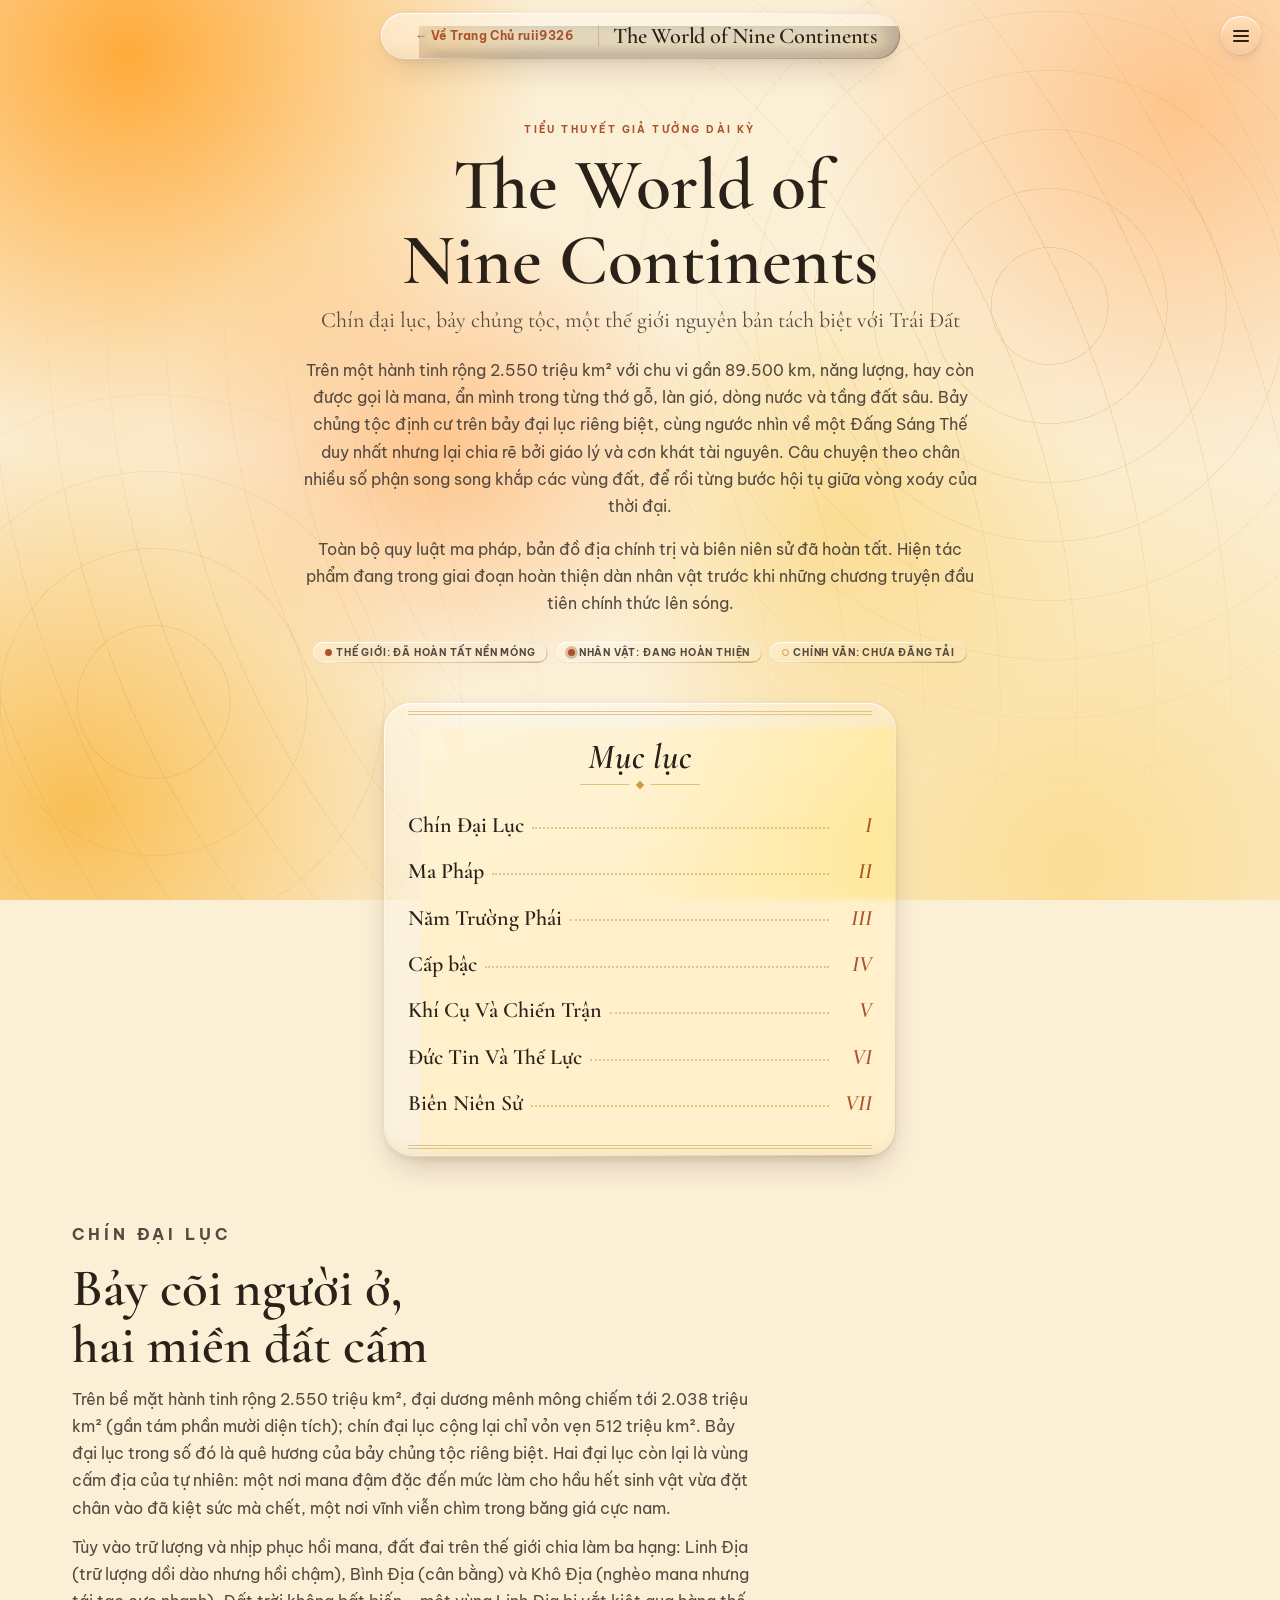
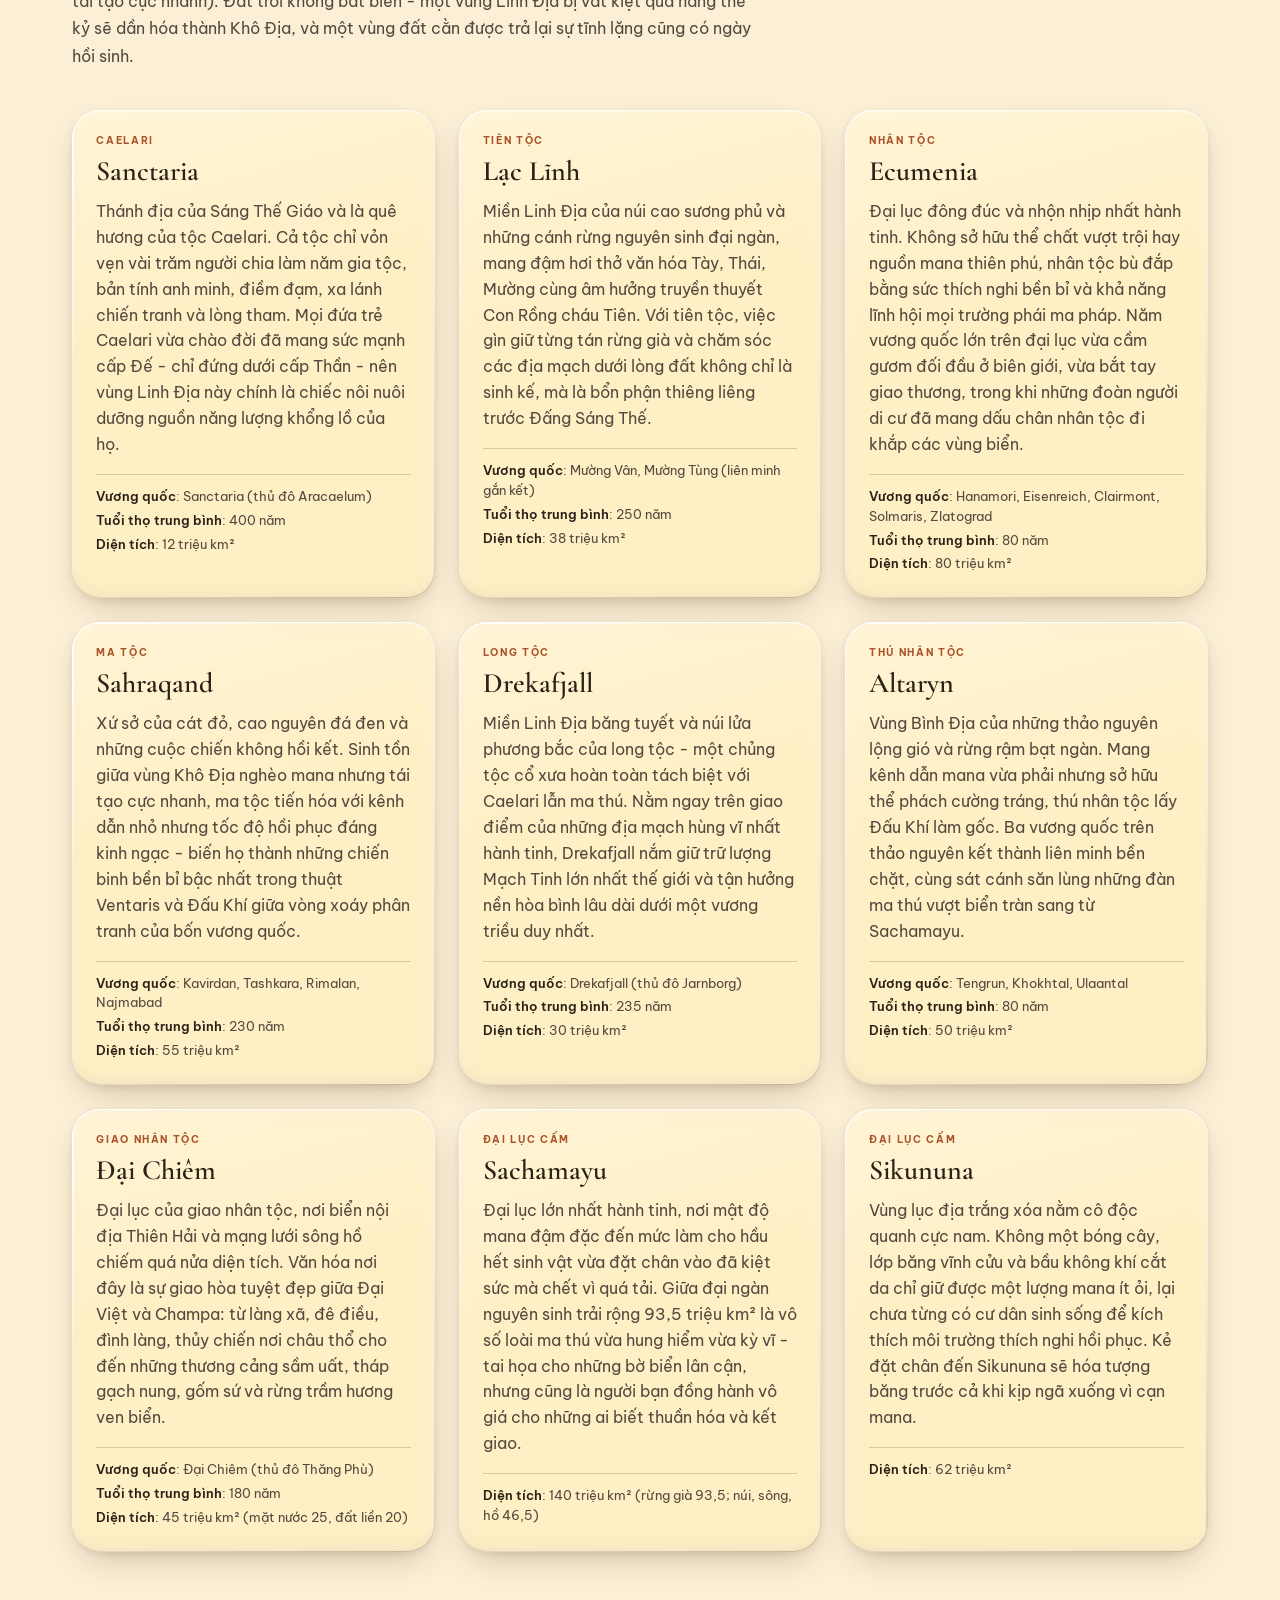
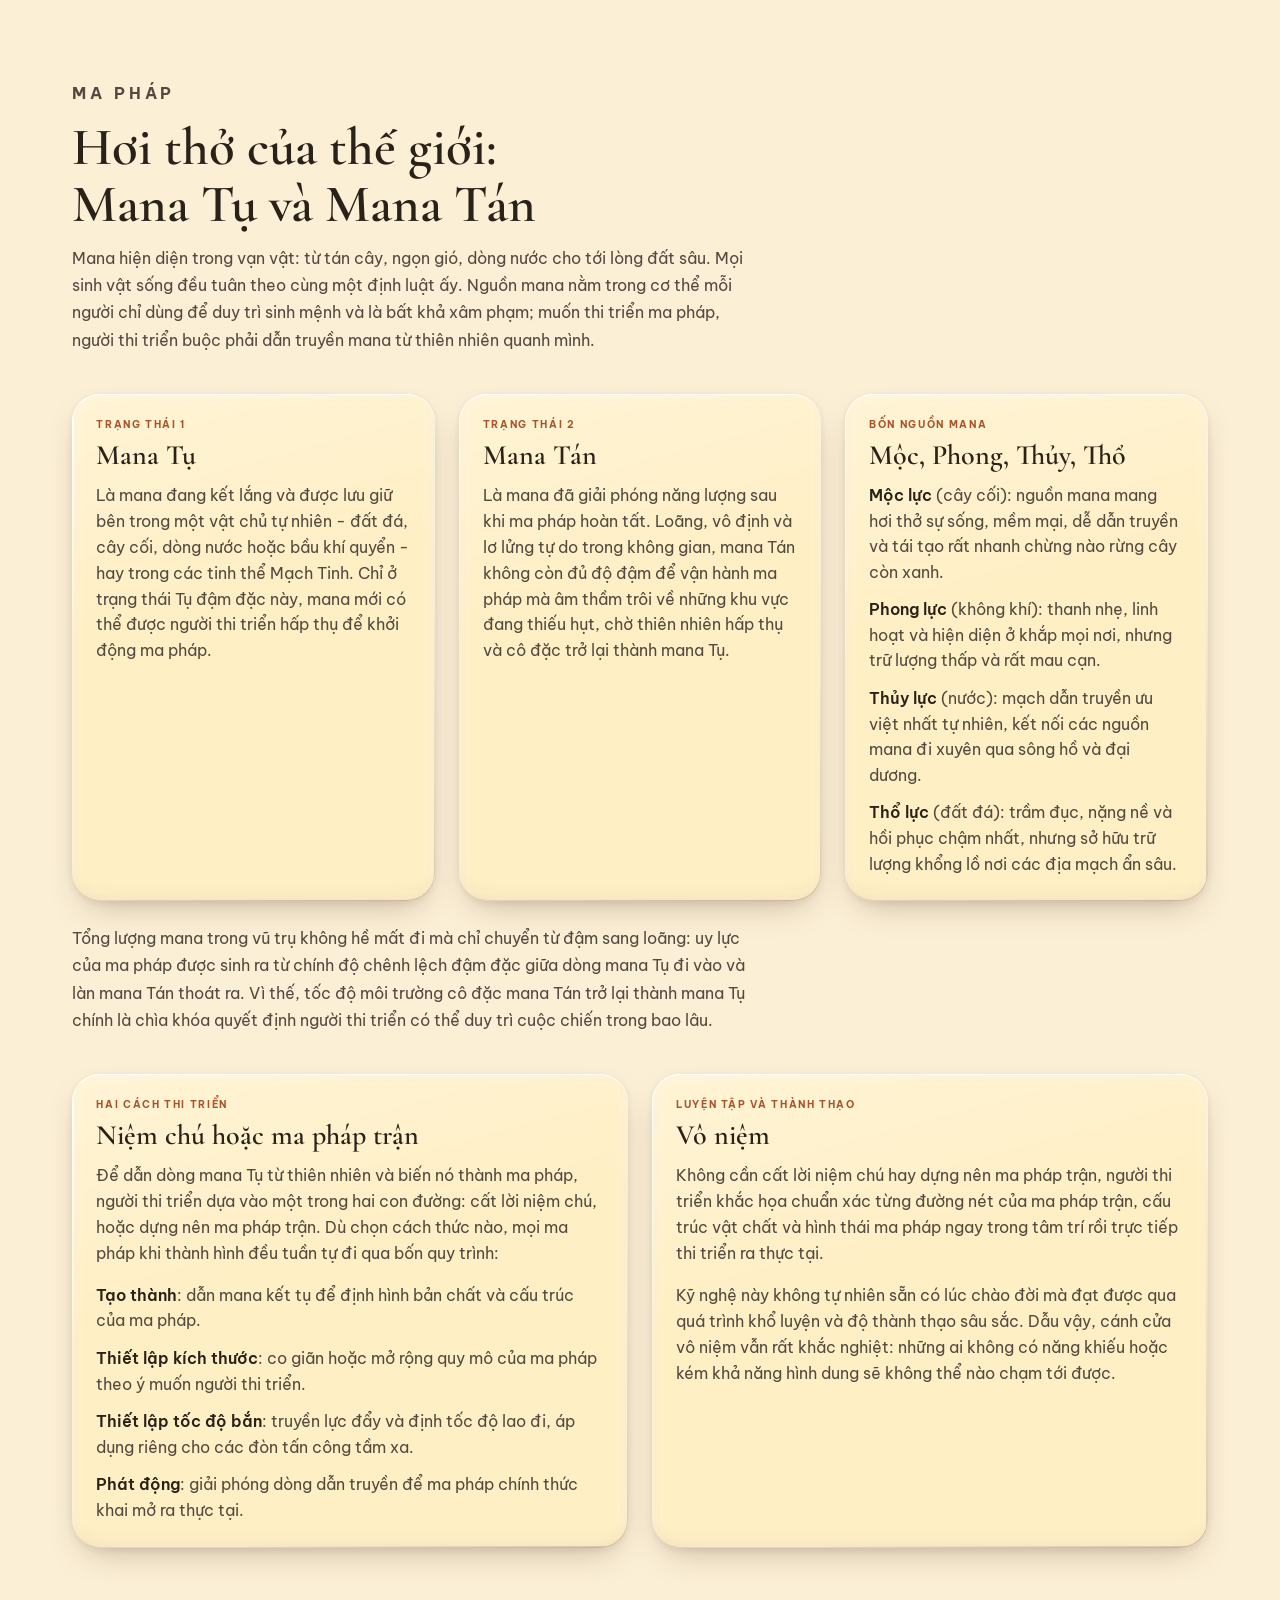
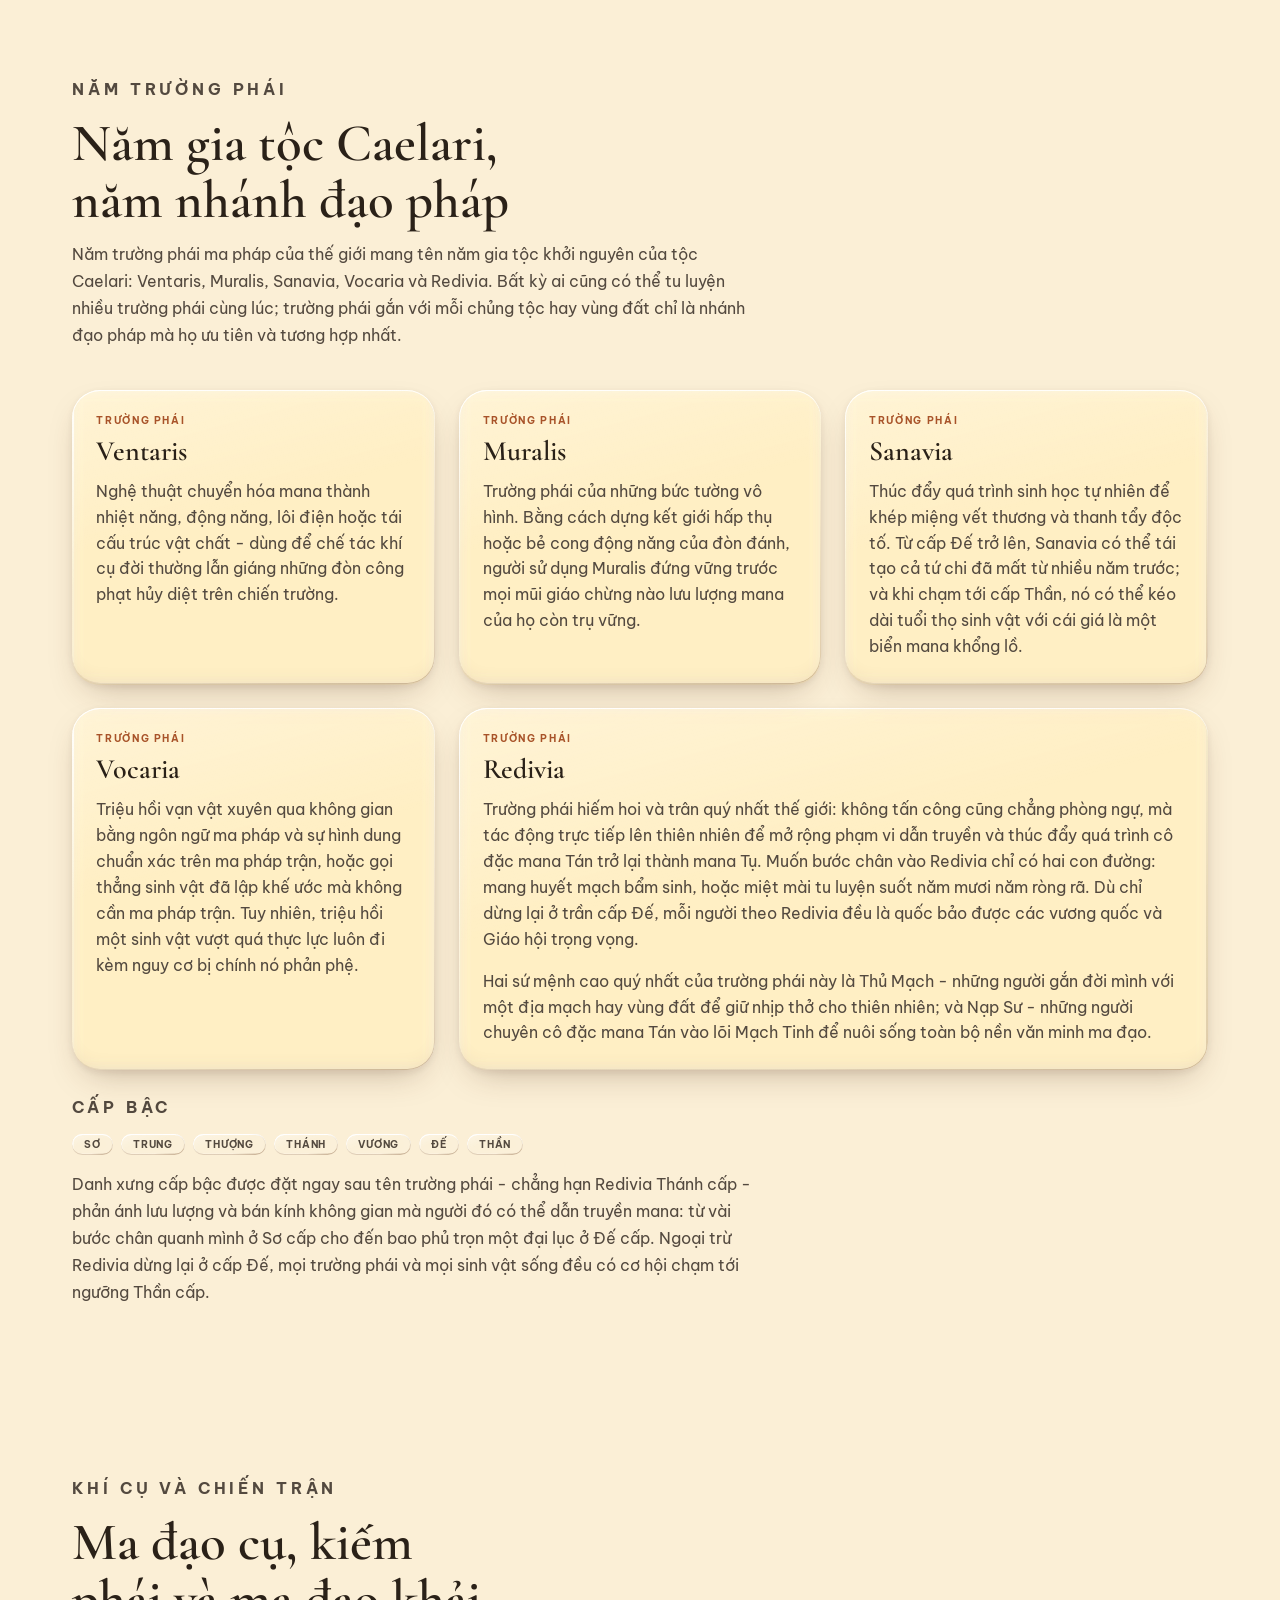
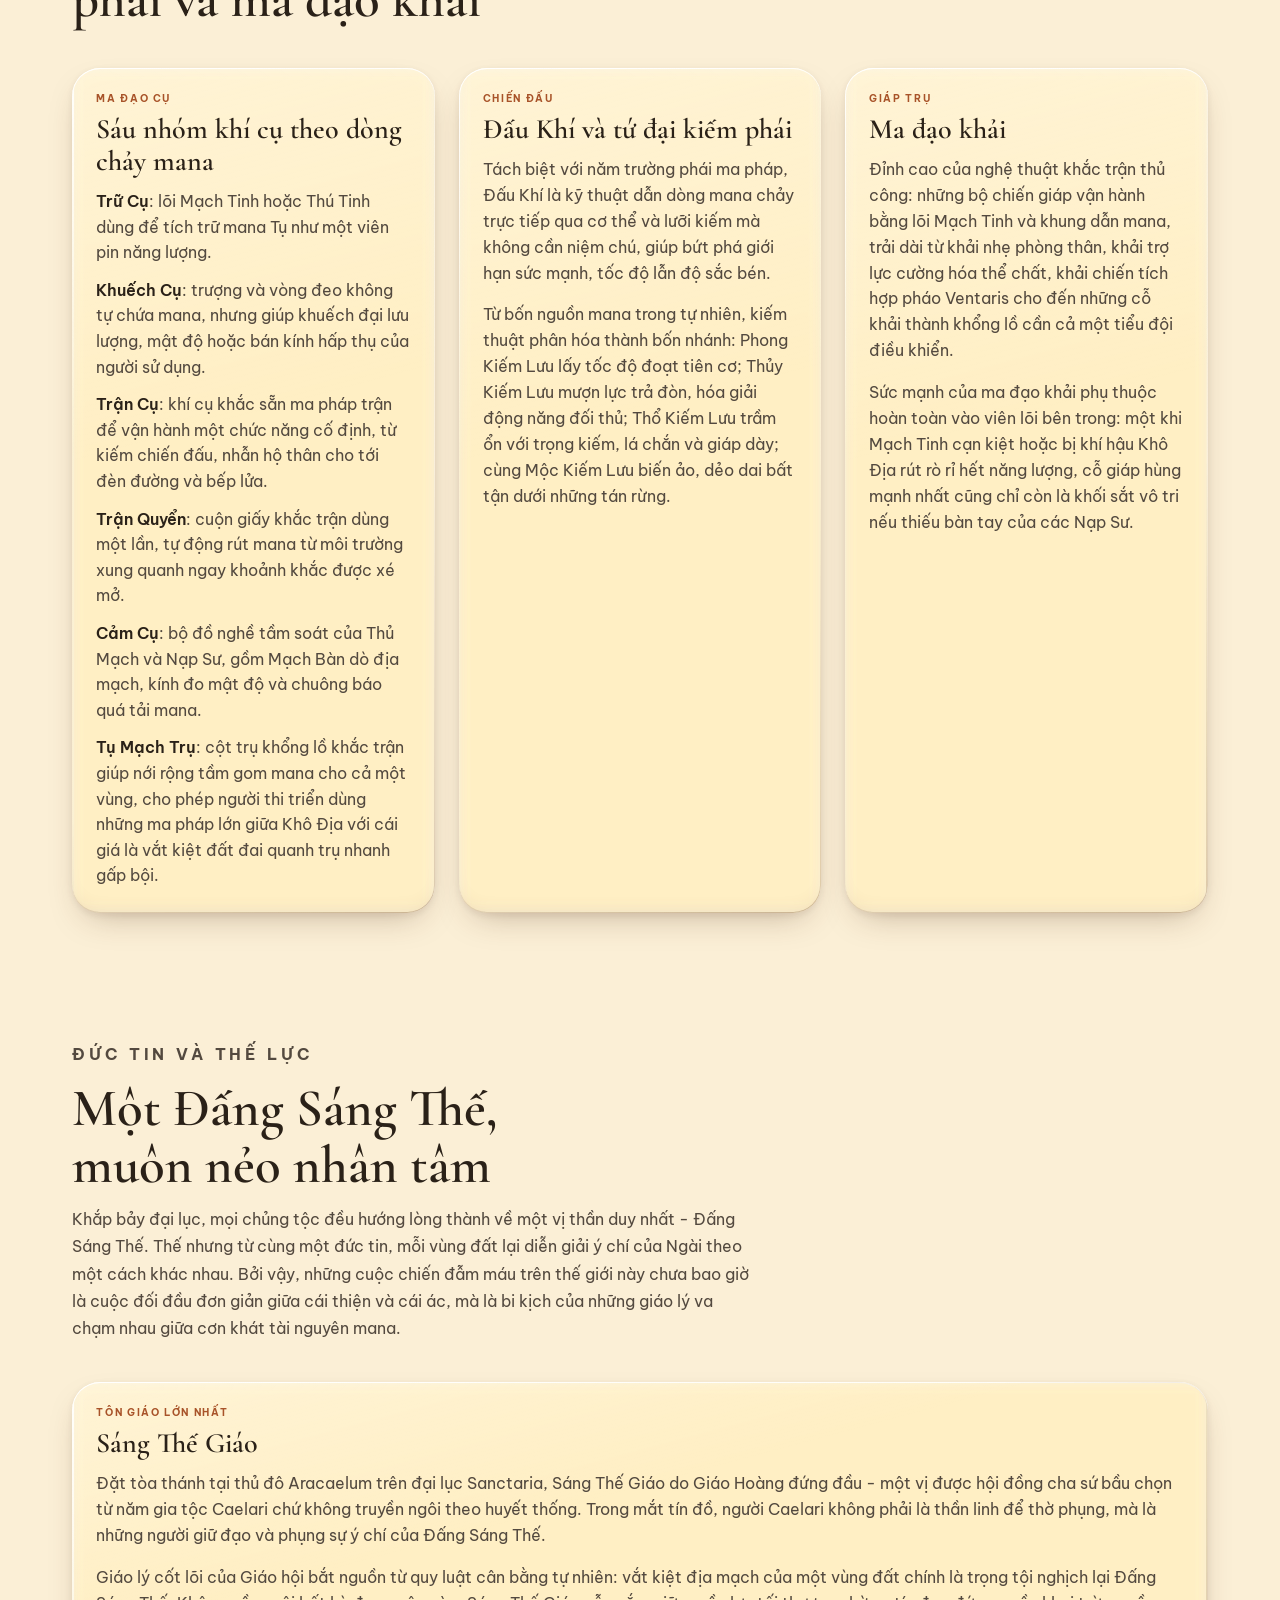
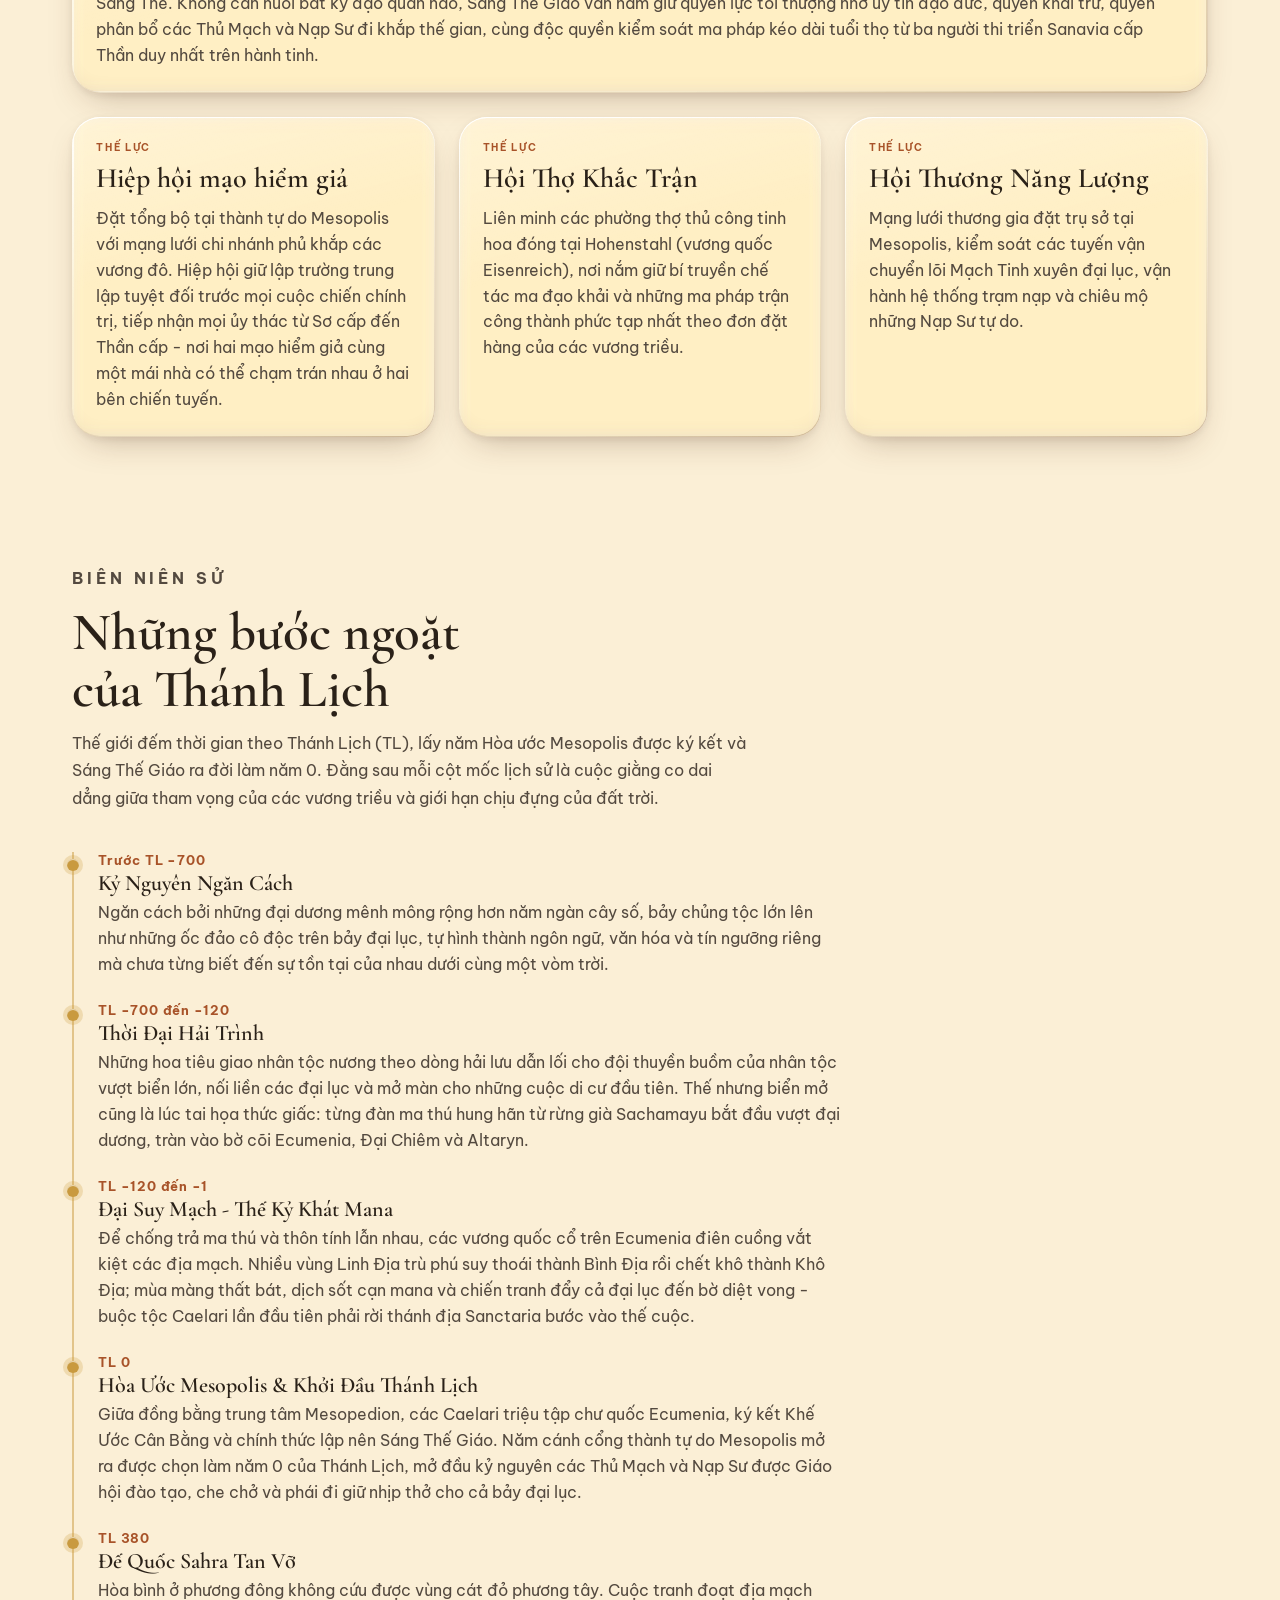
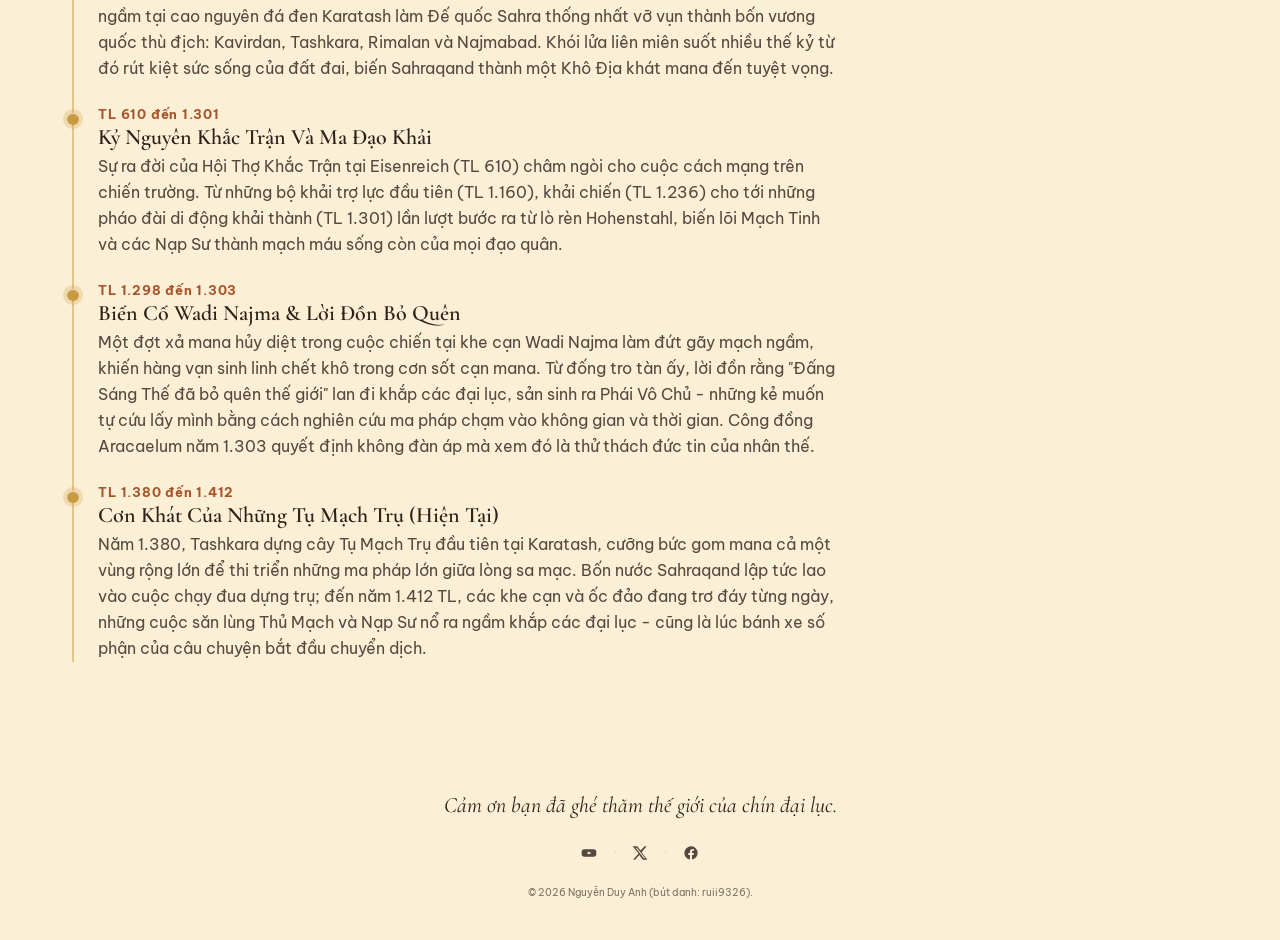
==== theworldofninecontinents/index.html @ 8f9f0529 "Fix typo in localStorage key for glass mode" ====
<!DOCTYPE html>
<html lang="vi">
<head>
<script>
(function () {
  try {
    var saved = localStorage.getItem('ruii9326-theme');
    var theme = saved === 'dark' || saved === 'light'
      ? saved
      : (window.matchMedia && window.matchMedia('(prefers-color-scheme: dark)').matches ? 'dark' : 'light');
    document.documentElement.setAttribute('data-theme', theme); document.documentElement.setAttribute('data-glass-mode', localStorage.getItem('ruii9326-glass') === 'classic' ? 'classic' : 'liquid');
  } catch (e) {}
  if (/Chrome\/\d+/.test(navigator.userAgent)) document.documentElement.classList.add('lg-can');
})();
</script>
<meta charset="UTF-8">
<meta name="viewport" content="width=device-width, initial-scale=1.0, viewport-fit=cover">
<title>ruii9326 - The World of Nine Continents</title>
<meta name="description" content="The World of Nine Continents - tiểu thuyết giả tưởng dài kỳ của ruii9326: chín đại lục, bảy chủng tộc, mười bảy vương quốc cùng quy luật tuần hoàn của mana Tụ và mana Tán.">
<link rel="icon" href="../favicon.ico" sizes="48x48">
<link rel="icon" href="../favicon.svg" type="image/svg+xml">
<link rel="apple-touch-icon" href="../apple-touch-icon.png">
<meta property="og:type" content="website">
<meta property="og:site_name" content="ruii9326">
<meta property="og:locale" content="vi_VN">
<meta property="og:title" content="ruii9326 - The World of Nine Continents">
<meta property="og:description" content="The World of Nine Continents - tiểu thuyết giả tưởng dài kỳ của ruii9326: chín đại lục, bảy chủng tộc, mười bảy vương quốc cùng quy luật tuần hoàn của mana Tụ và mana Tán.">
<meta property="og:url" content="https://ruii9326.github.io/theworldofninecontinents/">
<meta property="og:image" content="https://ruii9326.github.io/og-image.png">
<meta property="og:image:width" content="1200">
<meta property="og:image:height" content="630">
<meta name="twitter:card" content="summary_large_image">
<link rel="stylesheet" href="https://fonts.googleapis.com/css2?family=Cormorant+Garamond:ital,wght@0,500;0,600;1,500;1,600&family=Be+Vietnam+Pro:wght@400;500;600;700&display=swap">
<link rel="stylesheet" href="../tokens.css">
<link rel="stylesheet" href="../style/site.css">
<style>
html, body { overflow-x: clip; }
main { display: block; position: relative; }

/* ================= HERO ================= */
.hero {
  max-width: 880px;
  margin: 0 auto;
  padding: var(--space-2xl) var(--page-gutter) var(--space-xl);
  text-align: center;
}
.eyebrow {
  font-size: var(--text-xs);
  font-weight: 700;
  text-transform: uppercase;
  letter-spacing: 0.24em;
  color: var(--color-accent);
  margin: 0 0 var(--space-sm);
}
h1 {
  font-family: var(--font-display);
  font-weight: 600;
  font-size: var(--text-display);
  line-height: 1.05;
  margin: 0 0 var(--space-xs);
  overflow-wrap: anywhere;
  min-width: 0;
  text-wrap: balance;
}
.tagline { font-family: var(--font-display); font-size: var(--text-lg); color: var(--color-ink-soft); margin: 0 0 var(--space-lg); }
.hero-copy { font-size: var(--text-base); line-height: 1.7; color: var(--color-ink-soft); max-width: 62ch; margin: 0 auto var(--space-md); text-wrap: pretty; }
.strip { display: flex; flex-wrap: wrap; justify-content: center; gap: var(--space-xs); margin: var(--space-lg) 0 0; }
.mini-pill .dot { width: 7px; height: 7px; border-radius: 50%; flex: none; }
.dot--done { background: var(--color-accent); }
.dot--active { background: var(--color-accent); box-shadow: 0 0 0 3px var(--color-accent-border); }
.dot--seed { background: transparent; border: 1.5px solid var(--color-accent-gold); }

/* ================= SECTIONS ================= */
.section {
  padding: var(--space-2xl) var(--page-gutter);
  max-width: 1180px;
  margin: 0 auto;
  scroll-margin-top: var(--nav-offset);
}
.section-head { max-width: 62ch; margin: 0 0 var(--space-xl); }
.section-head h2 {
  font-family: var(--font-display);
  font-weight: 600;
  font-size: var(--text-display-s);
  line-height: 1.08;
  margin: 0 0 var(--space-sm);
  overflow-wrap: anywhere;
  min-width: 0;
  text-wrap: balance;
}
.section-head p { font-size: var(--text-base); line-height: 1.7; color: var(--color-ink-soft); margin: 0 0 var(--space-sm); text-wrap: pretty; }
.section-head p:last-child { margin-bottom: 0; }

/* ================= THẺ KÍNH ================= */
.card-grid {
  display: grid;
  grid-template-columns: repeat(auto-fit, minmax(min(100%, 19rem), 1fr));
  gap: var(--space-lg);
  align-items: stretch;
}
.now-card--full { grid-column: 1 / -1; }
@media (min-width: 64rem) { .now-card--span2 { grid-column: span 2; } }
.card-kicker { font-size: var(--text-xs); font-weight: 700; text-transform: uppercase; letter-spacing: 0.16em; color: var(--color-accent); margin: 0 0 var(--space-xs); }
.card-title { font-family: var(--font-display); font-weight: 600; font-size: var(--text-xl); line-height: 1.15; margin: 0 0 var(--space-sm); overflow-wrap: anywhere; min-width: 0; }
.card-text { font-size: var(--text-base); line-height: 1.62; color: var(--color-ink-soft); margin: 0 0 var(--space-md); }
.card-text:last-child { margin-bottom: 0; }
.facts {
  list-style: none;
  margin: var(--space-md) 0 0;
  padding: var(--space-sm) 0 0;
  border-top: 1px solid var(--glass-rim-lo);
  display: grid;
  gap: var(--space-2xs);
  font-size: var(--text-sm);
  line-height: 1.55;
  color: var(--color-ink-soft);
}
.facts strong { color: var(--color-ink); font-weight: 600; }
.term-list { list-style: none; margin: 0; padding: 0; display: grid; gap: var(--space-sm); font-size: var(--text-base); line-height: 1.6; color: var(--color-ink-soft); }
.term-list strong { color: var(--color-ink); font-weight: 600; }
.block-gap { margin-top: var(--space-lg); }
.rank-row { display: flex; flex-wrap: wrap; gap: var(--space-xs); margin: var(--space-sm) 0 var(--space-md); padding: 0; list-style: none; }

/* ================= MỤC LỤC: một trang sách bằng kính ================= */
#ranks { scroll-margin-top: var(--nav-offset); }
#toc { scroll-margin-top: var(--nav-offset); }
.toc { max-width: 1180px; margin: 0 auto; padding: 0 var(--page-gutter); }
.toc-card {
  max-width: 32rem;
  margin: 0 auto;
  padding: var(--space-xs) var(--space-lg);
  border-radius: var(--radius-card);
  background-color: var(--glass-fill-strong);
  animation: pop-in 1s var(--spring) 0.3s backwards;
}
.toc-rule { display: block; height: 4px; border-top: var(--rule-hair) solid var(--color-accent-gold-border); border-bottom: var(--rule-hair) solid var(--color-accent-gold-border); }
.toc-head { display: grid; justify-items: center; gap: var(--space-xs); padding: var(--space-lg) 0 var(--space-md); text-align: center; }
.toc-title { font-family: var(--font-display); font-style: italic; font-weight: 600; font-size: var(--text-2xl); line-height: 1; letter-spacing: 0.01em; margin: 0; color: var(--color-ink); }
.toc-orn { display: flex; align-items: center; gap: var(--space-xs); width: 7.5rem; color: var(--color-accent-gold); }
.toc-orn::before, .toc-orn::after { content: ""; flex: 1; height: 1px; background: currentColor; opacity: 0.55; }
.toc-orn i { width: 6px; height: 6px; background: currentColor; transform: rotate(45deg); }
.toc-list { list-style: none; margin: 0; padding: 0 0 var(--space-md); }
.toc-link {
  display: flex;
  align-items: baseline;
  gap: var(--space-xs);
  min-height: 2.9rem;
  margin-inline: calc(var(--space-sm) * -1);
  padding: var(--space-xs) var(--space-sm);
  border-radius: 16px;
  color: var(--color-ink);
  text-decoration: none;
  -webkit-tap-highlight-color: transparent;
  transition: transform var(--dur-spring) var(--spring), background-color var(--dur-short) ease, box-shadow var(--dur-short) ease;
}
.toc-label {
  flex: 0 1 auto;
  min-width: 0;
  font-family: var(--font-display);
  font-weight: 600;
  font-size: var(--text-lg);
  line-height: 1.25;
  overflow-wrap: anywhere;
  transition: color var(--dur-short) var(--ease-out), transform var(--dur-spring) var(--spring);
}
.toc-dots { flex: 1 1 1rem; min-width: 1rem; position: relative; top: -0.2em; border-bottom: 2px dotted var(--color-accent-gold-border); transition: border-color var(--dur-short) var(--ease-out); }
.toc-num { flex: none; min-width: 2.2rem; text-align: right; font-family: var(--font-display); font-style: italic; font-weight: 600; font-size: var(--text-lg); line-height: 1.25; color: var(--color-accent); }
/* rê chuột: một mảnh kính nhô lên sau dòng mục lục */
@media (hover: hover) {
  .toc-link:hover { background-color: var(--glass-fill-hover); box-shadow: inset 0 1px 0 var(--glass-rim-hi), inset 0 0 0 1px var(--glass-rim-mid), 0 8px 18px -10px oklch(32% 0.06 50 / 0.35); }
  .toc-link:hover .toc-label { color: var(--color-accent); transform: translateX(4px); }
  .toc-link:hover .toc-dots { border-bottom-color: var(--color-accent-gold); }
}
.toc-link:focus-visible { outline: 2px solid var(--color-focus); outline-offset: -2px; background-color: var(--glass-fill-hover); }
.toc-link.is-pressed { transform: scale(0.972, 0.94); background-color: var(--glass-fill-hover); transition-duration: var(--dur-press), var(--dur-short), var(--dur-short); transition-timing-function: var(--ease-out), ease, ease; }

/* ================= NÚT VỀ MỤC LỤC: giọt kính nổi góc phải dưới ================= */
.to-top {
  position: fixed;
  right: max(1rem, env(safe-area-inset-right));
  bottom: max(1rem, env(safe-area-inset-bottom));
  z-index: 30;
  width: 52px;
  height: 52px;
  display: grid;
  place-items: center;
  padding: 0;
  border: 0;
  border-radius: 50%;
  color: var(--color-accent);
  cursor: pointer;
  opacity: 0;
  transform: translateY(16px) scale(0.55);
  pointer-events: none;
  -webkit-tap-highlight-color: transparent;
  transition: transform var(--dur-spring) var(--spring), opacity 0.25s ease, box-shadow var(--dur-short) ease, background-color var(--dur-short) ease;
}
.to-top.show { opacity: 1; transform: none; pointer-events: auto; }
.to-top svg { width: 20px; height: 20px; }

/* ================= TIMELINE ================= */
.timeline {
  list-style: none;
  margin: 0;
  padding: 0 0 0 var(--space-lg);
  border-left: 2px solid var(--color-accent-gold-border);
  display: grid;
  gap: var(--space-lg);
  max-width: 70ch;
}
.timeline li { position: relative; }
.timeline li::before {
  content: "";
  position: absolute;
  left: calc(-1 * var(--space-lg) - 7px);
  top: 0.45rem;
  width: 12px;
  height: 12px;
  border-radius: 50%;
  background: var(--color-accent-gold);
  box-shadow: 0 0 0 4px oklch(71.4% 0.121 81 / 0.25), inset 0 1px 0 oklch(100% 0 0 / 0.6);
}
.tl-when { font-size: var(--text-sm); font-weight: 700; letter-spacing: 0.06em; color: var(--color-accent); margin: 0 0 var(--space-3xs); }
.tl-title { font-family: var(--font-display); font-weight: 600; font-size: var(--text-lg); line-height: 1.2; margin: 0 0 var(--space-2xs); }
.tl-text { font-size: var(--text-base); line-height: 1.62; color: var(--color-ink-soft); margin: 0; }

/* ================= FOOTER ================= */
.foot-letter { padding: var(--space-2xl) var(--page-gutter) var(--space-xl); max-width: 1180px; margin: 0 auto; display: grid; gap: var(--space-lg); text-align: center; }
.foot-letter__close { font-family: var(--font-display); font-style: italic; font-size: var(--text-lg); line-height: 1.4; margin: 0 auto; max-width: 60ch; }
.foot-letter__sign { font-style: normal; font-weight: 600; }
.foot-letter__row { display: flex; flex-wrap: wrap; justify-content: center; gap: var(--space-md); align-items: center; font-size: var(--text-sm); }
.foot-letter__row a { text-decoration: none; color: var(--color-ink-soft); display: flex; align-items: center; gap: var(--space-2xs); transition: color var(--dur-short) var(--ease-out), transform var(--dur-spring) var(--spring); }
@media (hover: hover) { .foot-letter__row a:hover { color: var(--color-accent); transform: translateY(-3px) scale(1.12); } }
.foot-letter__row a:focus-visible { color: var(--color-accent); outline: 2px solid var(--color-focus); outline-offset: 3px; border-radius: 4px; }
.foot-letter__row svg { width: 16px; height: 16px; }
.foot-letter__row .sep { color: var(--glass-rim-lo); }
.foot-letter__copyright { text-align: center; font-size: var(--text-xs); line-height: 1.5; color: var(--color-ink-soft); opacity: 0.75; }

@media (max-width: 30rem) {
  .section { padding: var(--space-xl) var(--page-gutter); }
  .hero { padding-top: var(--space-xl); }
  .toc-card { padding-inline: var(--space-md); }
}
</style>
</head>
<body>

  <a href="#" id="backLink" class="back-link-icon" data-fallback="https://ruii9326.github.io/" aria-label="Quay lại" data-aria-vi="Quay lại" data-aria-en="Go back">
    <svg viewBox="0 0 24 24" fill="none" stroke="currentColor" stroke-width="2" stroke-linecap="round" stroke-linejoin="round" aria-hidden="true"><path d="M19 12H5M11 18l-6-6 6-6"/></svg>
  </a>

  <div class="settings-menu" id="settingsMenu">
    <button class="menu-toggle" type="button" id="settingsMenuToggle" aria-haspopup="true" aria-expanded="false" aria-controls="settingsPopover" aria-label="Cài đặt" data-aria-vi="Cài đặt" data-aria-en="Settings">
      <span class="menu-toggle-bars" aria-hidden="true"><span></span><span></span><span></span></span>
    </button>
    <div class="settings-popover" id="settingsPopover" role="menu">
      <div class="settings-group">
        <p class="settings-group-label" data-i18n data-vi="Ngôn ngữ" data-en="Language">Ngôn ngữ</p>
        <div class="language-switcher" id="languageSwitcher" role="group" aria-label="Ngôn ngữ / Language">
          <button class="lang-btn active" type="button" data-lang="vi" aria-pressed="true">VI</button>
          <button class="lang-btn" type="button" data-lang="en" aria-pressed="false">EN</button>
        </div>
      </div>
      <div class="settings-divider" role="separator"></div>
      <div class="settings-group">
        <p class="settings-group-label" data-i18n data-vi="Giao diện" data-en="Theme">Giao diện</p>
        <div class="theme-switcher" id="themeSwitcher" role="group" aria-label="Giao diện sáng / tối" data-aria-vi="Giao diện sáng / tối" data-aria-en="Light / dark theme">
          <button class="theme-btn active" type="button" data-theme-choice="light" aria-pressed="true">
            <svg viewBox="0 0 24 24" fill="none" stroke="currentColor" stroke-width="2" stroke-linecap="round" stroke-linejoin="round" aria-hidden="true"><circle cx="12" cy="12" r="4"/><path d="M12 2v2M12 20v2M4.93 4.93l1.41 1.41M17.66 17.66l1.41 1.41M2 12h2M20 12h2M4.93 19.07l1.41-1.41M17.66 6.34l1.41-1.41"/></svg>
            <span data-i18n data-vi="Sáng" data-en="Light">Sáng</span>
          </button>
          <button class="theme-btn" type="button" data-theme-choice="dark" aria-pressed="false">
            <svg viewBox="0 0 24 24" fill="none" stroke="currentColor" stroke-width="2" stroke-linecap="round" stroke-linejoin="round" aria-hidden="true"><path d="M21 12.79A9 9 0 1 1 11.21 3 7 7 0 0 0 21 12.79Z"/></svg>
            <span data-i18n data-vi="Tối" data-en="Dark">Tối</span>
          </button>
        </div>
      </div>
<div class="settings-divider" role="separator"></div>
<div class="settings-group">
<p class="settings-group-label" data-i18n data-vi="Hiệu ứng kính" data-en="Glass effect">Hiệu ứng kính</p>
<div class="theme-switcher" id="glassSwitcher" role="group" aria-label="Hiệu ứng kính" data-aria-vi="Hiệu ứng kính" data-aria-en="Glass effect">
<button class="theme-btn active" type="button" data-glass-choice="liquid" aria-pressed="true">
<svg viewBox="0 0 24 24" fill="none" stroke="currentColor" stroke-width="2" stroke-linecap="round" stroke-linejoin="round" aria-hidden="true"><path d="M12 2.5s6 6.2 6 10.5a6 6 0 0 1-12 0C6 8.7 12 2.5 12 2.5Z"/></svg>
<span data-i18n data-vi="Liquid" data-en="Liquid">Liquid</span>
</button>
<button class="theme-btn" type="button" data-glass-choice="classic" aria-pressed="false">
<svg viewBox="0 0 24 24" fill="none" stroke="currentColor" stroke-width="2" stroke-linecap="round" stroke-linejoin="round" aria-hidden="true"><rect x="4" y="4" width="16" height="16" rx="4"/></svg>
<span data-i18n data-vi="Cổ điển" data-en="Classic">Cổ điển</span>
</button>
</div>
</div>
    </div>
  </div>

  <button class="to-top" id="toTop" type="button" aria-label="Về mục lục" data-aria-vi="Về mục lục" data-aria-en="Back to contents">
    <svg viewBox="0 0 24 24" fill="none" stroke="currentColor" stroke-width="2" stroke-linecap="round" stroke-linejoin="round" aria-hidden="true"><path d="M6 15l6-6 6 6"/></svg>
  </button>


<main id="main">

  <header class="mast">
    <div class="mast-pill">
      <p class="mast-line">
        <a href="https://ruii9326.github.io/" data-i18n data-vi="← Về Trang Chủ ruii9326" data-en="← Back to ruii9326 Home">← Về Trang Chủ ruii9326</a>
      </p>
      <p class="mast-name">The World of Nine Continents</p>
    </div>
  </header>

  <section class="hero" aria-labelledby="pageTitle">
    <p class="eyebrow reveal" style="--i:0" data-i18n data-vi="Tiểu thuyết giả tưởng dài kỳ" data-en="A long-form fantasy novel">Tiểu thuyết giả tưởng dài kỳ</p>
    <h1 id="pageTitle" class="reveal" style="--i:1">The World of Nine Continents</h1>
    <p class="tagline reveal" style="--i:2" data-i18n data-vi="Chín đại lục, bảy chủng tộc, một thế giới nguyên bản tách biệt với Trái Đất" data-en="Nine continents, seven races, an original world apart from Earth">Chín đại lục, bảy chủng tộc, một thế giới nguyên bản tách biệt với Trái Đất</p>
    <p class="hero-copy reveal" style="--i:3" data-i18n data-vi="Trên một hành tinh rộng 2.550 triệu km² với chu vi gần 89.500 km, năng lượng, hay còn được gọi là mana, ẩn mình trong từng thớ gỗ, làn gió, dòng nước và tầng đất sâu. Bảy chủng tộc định cư trên bảy đại lục riêng biệt, cùng ngước nhìn về một Đấng Sáng Thế duy nhất nhưng lại chia rẽ bởi giáo lý và cơn khát tài nguyên. Câu chuyện theo chân nhiều số phận song song khắp các vùng đất, để rồi từng bước hội tụ giữa vòng xoáy của thời đại." data-en="On a planet spanning 2,550 million km² with a circumference of nearly 89,500 km, energy, also known as mana, courses through timber, wind, water, and deep stone. Seven races dwell upon seven distinct continents, looking up to a single Creator yet divided by doctrine and the thirst for resources. The narrative follows parallel lives across distant lands, steadily converging into the tempest of their age.">Trên một hành tinh rộng 2.550 triệu km² với chu vi gần 89.500 km, năng lượng, hay còn được gọi là mana, ẩn mình trong từng thớ gỗ, làn gió, dòng nước và tầng đất sâu. Bảy chủng tộc định cư trên bảy đại lục riêng biệt, cùng ngước nhìn về một Đấng Sáng Thế duy nhất nhưng lại chia rẽ bởi giáo lý và cơn khát tài nguyên. Câu chuyện theo chân nhiều số phận song song khắp các vùng đất, để rồi từng bước hội tụ giữa vòng xoáy của thời đại.</p>
    <p class="hero-copy reveal" style="--i:4" data-i18n data-vi="Toàn bộ quy luật ma pháp, bản đồ địa chính trị và biên niên sử đã hoàn tất. Hiện tác phẩm đang trong giai đoạn hoàn thiện dàn nhân vật trước khi những chương truyện đầu tiên chính thức lên sóng." data-en="The laws of magic, geopolitical maps, and historical chronicles are complete. The ensemble cast is now being finalized before the first chapters are published.">Toàn bộ quy luật ma pháp, bản đồ địa chính trị và biên niên sử đã hoàn tất. Hiện tác phẩm đang trong giai đoạn hoàn thiện dàn nhân vật trước khi những chương truyện đầu tiên chính thức lên sóng.</p>
    <div class="strip reveal" style="--i:5" role="list" aria-label="Trạng thái" data-aria-vi="Trạng thái" data-aria-en="Status">
      <span class="mini-pill" role="listitem"><span class="dot dot--done" aria-hidden="true"></span><span data-i18n data-vi="Thế giới: Đã Hoàn Tất Nền Móng" data-en="World: Foundation Complete">Thế giới: Đã Hoàn Tất Nền Móng</span></span>
      <span class="mini-pill" role="listitem"><span class="dot dot--active" aria-hidden="true"></span><span data-i18n data-vi="Nhân vật: Đang Hoàn Thiện" data-en="Cast: In Progress">Nhân vật: Đang Hoàn Thiện</span></span>
      <span class="mini-pill" role="listitem"><span class="dot dot--seed" aria-hidden="true"></span><span data-i18n data-vi="Chính văn: Chưa Đăng Tải" data-en="Chapters: Not Yet Posted">Chính văn: Chưa Đăng Tải</span></span>
    </div>
  </section>

  <nav class="toc" id="toc" aria-label="Mục lục" data-aria-vi="Mục lục" data-aria-en="Contents">
    <div class="toc-card">
      <span class="toc-rule" aria-hidden="true"></span>
      <div class="toc-head">
        <h2 class="toc-title" data-i18n data-vi="Mục lục" data-en="Contents">Mục lục</h2>
        <span class="toc-orn" aria-hidden="true"><i></i></span>
      </div>
      <ol class="toc-list">
        <li>
          <a class="toc-link" href="#continents">
            <span class="toc-label" data-i18n data-vi="Chín Đại Lục" data-en="Nine Continents">Chín Đại Lục</span>
            <span class="toc-dots" aria-hidden="true"></span>
            <span class="toc-num" aria-hidden="true">I</span>
          </a>
        </li>
        <li>
          <a class="toc-link" href="#magic">
            <span class="toc-label" data-i18n data-vi="Ma Pháp" data-en="Magic">Ma Pháp</span>
            <span class="toc-dots" aria-hidden="true"></span>
            <span class="toc-num" aria-hidden="true">II</span>
          </a>
        </li>
        <li>
          <a class="toc-link" href="#schools">
            <span class="toc-label" data-i18n data-vi="Năm Trường Phái" data-en="Five Schools">Năm Trường Phái</span>
            <span class="toc-dots" aria-hidden="true"></span>
            <span class="toc-num" aria-hidden="true">III</span>
          </a>
        </li>
        <li>
          <a class="toc-link" href="#ranks">
            <span class="toc-label" data-i18n data-vi="Cấp bậc" data-en="Ranks">Cấp bậc</span>
            <span class="toc-dots" aria-hidden="true"></span>
            <span class="toc-num" aria-hidden="true">IV</span>
          </a>
        </li>
        <li>
          <a class="toc-link" href="#tools">
            <span class="toc-label" data-i18n data-vi="Khí Cụ Và Chiến Trận" data-en="Tools and Warfare">Khí Cụ Và Chiến Trận</span>
            <span class="toc-dots" aria-hidden="true"></span>
            <span class="toc-num" aria-hidden="true">V</span>
          </a>
        </li>
        <li>
          <a class="toc-link" href="#faith">
            <span class="toc-label" data-i18n data-vi="Đức Tin Và Thế Lực" data-en="Faith and Powers">Đức Tin Và Thế Lực</span>
            <span class="toc-dots" aria-hidden="true"></span>
            <span class="toc-num" aria-hidden="true">VI</span>
          </a>
        </li>
        <li>
          <a class="toc-link" href="#history">
            <span class="toc-label" data-i18n data-vi="Biên Niên Sử" data-en="Chronicle">Biên Niên Sử</span>
            <span class="toc-dots" aria-hidden="true"></span>
            <span class="toc-num" aria-hidden="true">VII</span>
          </a>
        </li>
      </ol>
      <span class="toc-rule" aria-hidden="true"></span>
    </div>
  </nav>

  <section class="section" id="continents" aria-labelledby="continentsHeading">
    <div class="section-head">
      <p class="eyebrow" data-i18n data-vi="Chín Đại Lục" data-en="Nine Continents">Chín Đại Lục</p>
      <h2 id="continentsHeading" data-i18n data-vi="Bảy cõi người ở, hai miền đất cấm" data-en="Seven realms of life, two forbidden lands">Bảy cõi người ở, hai miền đất cấm</h2>
      <p data-i18n data-vi="Trên bề mặt hành tinh rộng 2.550 triệu km², đại dương mênh mông chiếm tới 2.038 triệu km² (gần tám phần mười diện tích); chín đại lục cộng lại chỉ vỏn vẹn 512 triệu km². Bảy đại lục trong số đó là quê hương của bảy chủng tộc riêng biệt. Hai đại lục còn lại là vùng cấm địa của tự nhiên: một nơi mana đậm đặc đến mức làm cho hầu hết sinh vật vừa đặt chân vào đã kiệt sức mà chết, một nơi vĩnh viễn chìm trong băng giá cực nam." data-en="Across a planetary surface of 2,550 million km², vast oceans claim 2,038 million km² (nearly eighty percent of the globe), leaving only 512 million km² for the nine continents combined. Seven of these are home to seven distinct races. The remaining two are forbidden realms of nature: one so saturated with mana that most creatures collapse and die of exhaustion the moment they set foot upon it, the other locked in the eternal ice of the south pole.">Trên bề mặt hành tinh rộng 2.550 triệu km², đại dương mênh mông chiếm tới 2.038 triệu km² (gần tám phần mười diện tích); chín đại lục cộng lại chỉ vỏn vẹn 512 triệu km². Bảy đại lục trong số đó là quê hương của bảy chủng tộc riêng biệt. Hai đại lục còn lại là vùng cấm địa của tự nhiên: một nơi mana đậm đặc đến mức làm cho hầu hết sinh vật vừa đặt chân vào đã kiệt sức mà chết, một nơi vĩnh viễn chìm trong băng giá cực nam.</p>
      <p data-i18n data-vi="Tùy vào trữ lượng và nhịp phục hồi mana, đất đai trên thế giới chia làm ba hạng: Linh Địa (trữ lượng dồi dào nhưng hồi chậm), Bình Địa (cân bằng) và Khô Địa (nghèo mana nhưng tái tạo cực nhanh). Đất trời không bất biến - một vùng Linh Địa bị vắt kiệt qua hàng thế kỷ sẽ dần hóa thành Khô Địa, và một vùng đất cằn được trả lại sự tĩnh lặng cũng có ngày hồi sinh." data-en="By mana reserve and recovery rate, lands fall into three tiers: Hallowed Lands (abundant reserves, slow recovery), Temperate Lands (balanced), and Parched Lands (scarce reserves, rapid recovery). Nothing is permanent - a rich Hallowed Land overexploited for centuries will wither into a Parched Land, while a barren realm left in peace can slowly heal.">Tùy vào trữ lượng và nhịp phục hồi mana, đất đai trên thế giới chia làm ba hạng: Linh Địa (trữ lượng dồi dào nhưng hồi chậm), Bình Địa (cân bằng) và Khô Địa (nghèo mana nhưng tái tạo cực nhanh). Đất trời không bất biến - một vùng Linh Địa bị vắt kiệt qua hàng thế kỷ sẽ dần hóa thành Khô Địa, và một vùng đất cằn được trả lại sự tĩnh lặng cũng có ngày hồi sinh.</p>
    </div>
    <div class="card-grid">
      <article class="now-card">
        <p class="card-kicker" data-i18n data-vi="Caelari" data-en="The Caelari">Caelari</p>
        <h3 class="card-title">Sanctaria</h3>
        <p class="card-text" data-i18n data-vi="Thánh địa của Sáng Thế Giáo và là quê hương của tộc Caelari. Cả tộc chỉ vỏn vẹn vài trăm người chia làm năm gia tộc, bản tính anh minh, điềm đạm, xa lánh chiến tranh và lòng tham. Mọi đứa trẻ Caelari vừa chào đời đã mang sức mạnh cấp Đế - chỉ đứng dưới cấp Thần - nên vùng Linh Địa này chính là chiếc nôi nuôi dưỡng nguồn năng lượng khổng lồ của họ." data-en="Holy seat of the Church of Genesis and homeland of the Caelari. Numbering only a few hundred across five noble houses, they are wise, serene, and averse to war and greed. Every Caelari child is born at Emperor rank - second only to Divine - sustained by the rich Hallowed Lands beneath their feet.">Thánh địa của Sáng Thế Giáo và là quê hương của tộc Caelari. Cả tộc chỉ vỏn vẹn vài trăm người chia làm năm gia tộc, bản tính anh minh, điềm đạm, xa lánh chiến tranh và lòng tham. Mọi đứa trẻ Caelari vừa chào đời đã mang sức mạnh cấp Đế - chỉ đứng dưới cấp Thần - nên vùng Linh Địa này chính là chiếc nôi nuôi dưỡng nguồn năng lượng khổng lồ của họ.</p>
        <ul class="facts"><li><strong data-i18n data-vi="Vương quốc" data-en="Kingdoms">Vương quốc</strong>: <span data-i18n data-vi="Sanctaria (thủ đô Aracaelum)" data-en="Sanctaria (capital Aracaelum)">Sanctaria (thủ đô Aracaelum)</span></li><li><strong data-i18n data-vi="Tuổi thọ trung bình" data-en="Average lifespan">Tuổi thọ trung bình</strong>: <span data-i18n data-vi="400 năm" data-en="400 years">400 năm</span></li><li><strong data-i18n data-vi="Diện tích" data-en="Area">Diện tích</strong>: <span data-i18n data-vi="12 triệu km²" data-en="12 million km²">12 triệu km²</span></li></ul>
      </article>
      <article class="now-card">
        <p class="card-kicker" data-i18n data-vi="Tiên tộc" data-en="The Feyfolk">Tiên tộc</p>
        <h3 class="card-title" data-i18n data-vi="Lạc Lĩnh" data-en="Mistcrest">Lạc Lĩnh</h3>
        <p class="card-text" data-i18n data-vi="Miền Linh Địa của núi cao sương phủ và những cánh rừng nguyên sinh đại ngàn, mang đậm hơi thở văn hóa Tày, Thái, Mường cùng âm hưởng truyền thuyết Con Rồng cháu Tiên. Với tiên tộc, việc gìn giữ từng tán rừng già và chăm sóc các địa mạch dưới lòng đất không chỉ là sinh kế, mà là bổn phận thiêng liêng trước Đấng Sáng Thế." data-en="A misty Hallowed Land of high peaks, terraced valleys, and primeval forests, steeped in highland folklore and the ancient myth of the Dragon and the Immortal. To the Feyfolk, tending the old-growth woods and the subterranean ley lines is not merely a livelihood, but a sacred duty before the Creator.">Miền Linh Địa của núi cao sương phủ và những cánh rừng nguyên sinh đại ngàn, mang đậm hơi thở văn hóa Tày, Thái, Mường cùng âm hưởng truyền thuyết Con Rồng cháu Tiên. Với tiên tộc, việc gìn giữ từng tán rừng già và chăm sóc các địa mạch dưới lòng đất không chỉ là sinh kế, mà là bổn phận thiêng liêng trước Đấng Sáng Thế.</p>
        <ul class="facts"><li><strong data-i18n data-vi="Vương quốc" data-en="Kingdoms">Vương quốc</strong>: <span data-i18n data-vi="Mường Vân, Mường Tùng (liên minh gắn kết)" data-en="Muong Van, Muong Tung (allied realms)">Mường Vân, Mường Tùng (liên minh gắn kết)</span></li><li><strong data-i18n data-vi="Tuổi thọ trung bình" data-en="Average lifespan">Tuổi thọ trung bình</strong>: <span data-i18n data-vi="250 năm" data-en="250 years">250 năm</span></li><li><strong data-i18n data-vi="Diện tích" data-en="Area">Diện tích</strong>: <span data-i18n data-vi="38 triệu km²" data-en="38 million km²">38 triệu km²</span></li></ul>
      </article>
      <article class="now-card">
        <p class="card-kicker" data-i18n data-vi="Nhân tộc" data-en="Humanity">Nhân tộc</p>
        <h3 class="card-title">Ecumenia</h3>
        <p class="card-text" data-i18n data-vi="Đại lục đông đúc và nhộn nhịp nhất hành tinh. Không sở hữu thể chất vượt trội hay nguồn mana thiên phú, nhân tộc bù đắp bằng sức thích nghi bền bỉ và khả năng lĩnh hội mọi trường phái ma pháp. Năm vương quốc lớn trên đại lục vừa cầm gươm đối đầu ở biên giới, vừa bắt tay giao thương, trong khi những đoàn người di cư đã mang dấu chân nhân tộc đi khắp các vùng biển." data-en="The most populous and restless continent on the planet. Lacking innate physical supremacy or specialized mana channels, Humans compensate through unmatched adaptability and the capacity to master every school of magic. Five great kingdoms clash along their borders while trading across the plains, even as human settlers spread to distant shores.">Đại lục đông đúc và nhộn nhịp nhất hành tinh. Không sở hữu thể chất vượt trội hay nguồn mana thiên phú, nhân tộc bù đắp bằng sức thích nghi bền bỉ và khả năng lĩnh hội mọi trường phái ma pháp. Năm vương quốc lớn trên đại lục vừa cầm gươm đối đầu ở biên giới, vừa bắt tay giao thương, trong khi những đoàn người di cư đã mang dấu chân nhân tộc đi khắp các vùng biển.</p>
        <ul class="facts"><li><strong data-i18n data-vi="Vương quốc" data-en="Kingdoms">Vương quốc</strong>: <span data-i18n data-vi="Hanamori, Eisenreich, Clairmont, Solmaris, Zlatograd" data-en="Hanamori, Eisenreich, Clairmont, Solmaris, Zlatograd">Hanamori, Eisenreich, Clairmont, Solmaris, Zlatograd</span></li><li><strong data-i18n data-vi="Tuổi thọ trung bình" data-en="Average lifespan">Tuổi thọ trung bình</strong>: <span data-i18n data-vi="80 năm" data-en="80 years">80 năm</span></li><li><strong data-i18n data-vi="Diện tích" data-en="Area">Diện tích</strong>: <span data-i18n data-vi="80 triệu km²" data-en="80 million km²">80 triệu km²</span></li></ul>
      </article>
      <article class="now-card">
        <p class="card-kicker" data-i18n data-vi="Ma tộc" data-en="The Daemonfolk">Ma tộc</p>
        <h3 class="card-title">Sahraqand</h3>
        <p class="card-text" data-i18n data-vi="Xứ sở của cát đỏ, cao nguyên đá đen và những cuộc chiến không hồi kết. Sinh tồn giữa vùng Khô Địa nghèo mana nhưng tái tạo cực nhanh, ma tộc tiến hóa với kênh dẫn nhỏ nhưng tốc độ hồi phục đáng kinh ngạc - biến họ thành những chiến binh bền bỉ bậc nhất trong thuật Ventaris và Đấu Khí giữa vòng xoáy phân tranh của bốn vương quốc." data-en="A realm of red sands, black-stone plateaus, and relentless warfare. Tempered by Parched Lands scarce in mana yet rapid in recovery, the Daemonfolk evolved narrow mana channels with extraordinary endurance - making them formidable practitioners of Ventaris and Battle Aura amid the four kingdoms' ceaseless struggles.">Xứ sở của cát đỏ, cao nguyên đá đen và những cuộc chiến không hồi kết. Sinh tồn giữa vùng Khô Địa nghèo mana nhưng tái tạo cực nhanh, ma tộc tiến hóa với kênh dẫn nhỏ nhưng tốc độ hồi phục đáng kinh ngạc - biến họ thành những chiến binh bền bỉ bậc nhất trong thuật Ventaris và Đấu Khí giữa vòng xoáy phân tranh của bốn vương quốc.</p>
        <ul class="facts"><li><strong data-i18n data-vi="Vương quốc" data-en="Kingdoms">Vương quốc</strong>: <span data-i18n data-vi="Kavirdan, Tashkara, Rimalan, Najmabad" data-en="Kavirdan, Tashkara, Rimalan, Najmabad">Kavirdan, Tashkara, Rimalan, Najmabad</span></li><li><strong data-i18n data-vi="Tuổi thọ trung bình" data-en="Average lifespan">Tuổi thọ trung bình</strong>: <span data-i18n data-vi="230 năm" data-en="230 years">230 năm</span></li><li><strong data-i18n data-vi="Diện tích" data-en="Area">Diện tích</strong>: <span data-i18n data-vi="55 triệu km²" data-en="55 million km²">55 triệu km²</span></li></ul>
      </article>
      <article class="now-card">
        <p class="card-kicker" data-i18n data-vi="Long tộc" data-en="The Dragonkin">Long tộc</p>
        <h3 class="card-title">Drekafjall</h3>
        <p class="card-text" data-i18n data-vi="Miền Linh Địa băng tuyết và núi lửa phương bắc của long tộc - một chủng tộc cổ xưa hoàn toàn tách biệt với Caelari lẫn ma thú. Nằm ngay trên giao điểm của những địa mạch hùng vĩ nhất hành tinh, Drekafjall nắm giữ trữ lượng Mạch Tinh lớn nhất thế giới và tận hưởng nền hòa bình lâu dài dưới một vương triều duy nhất." data-en="The northern Hallowed Lands of frost peaks and geothermal valleys, home to the Dragonkin - an ancient race distinct from both the Caelari and Mana Beasts. Seated atop the planet's greatest converging ley lines, Drekafjall guards the world's richest Vein Crystal mines in unified peace.">Miền Linh Địa băng tuyết và núi lửa phương bắc của long tộc - một chủng tộc cổ xưa hoàn toàn tách biệt với Caelari lẫn ma thú. Nằm ngay trên giao điểm của những địa mạch hùng vĩ nhất hành tinh, Drekafjall nắm giữ trữ lượng Mạch Tinh lớn nhất thế giới và tận hưởng nền hòa bình lâu dài dưới một vương triều duy nhất.</p>
        <ul class="facts"><li><strong data-i18n data-vi="Vương quốc" data-en="Kingdoms">Vương quốc</strong>: <span data-i18n data-vi="Drekafjall (thủ đô Jarnborg)" data-en="Drekafjall (capital Jarnborg)">Drekafjall (thủ đô Jarnborg)</span></li><li><strong data-i18n data-vi="Tuổi thọ trung bình" data-en="Average lifespan">Tuổi thọ trung bình</strong>: <span data-i18n data-vi="235 năm" data-en="235 years">235 năm</span></li><li><strong data-i18n data-vi="Diện tích" data-en="Area">Diện tích</strong>: <span data-i18n data-vi="30 triệu km²" data-en="30 million km²">30 triệu km²</span></li></ul>
      </article>
      <article class="now-card">
        <p class="card-kicker" data-i18n data-vi="Thú nhân tộc" data-en="The Beastfolk">Thú nhân tộc</p>
        <h3 class="card-title">Altaryn</h3>
        <p class="card-text" data-i18n data-vi="Vùng Bình Địa của những thảo nguyên lộng gió và rừng rậm bạt ngàn. Mang kênh dẫn mana vừa phải nhưng sở hữu thể phách cường tráng, thú nhân tộc lấy Đấu Khí làm gốc. Ba vương quốc trên thảo nguyên kết thành liên minh bền chặt, cùng sát cánh săn lùng những đàn ma thú vượt biển tràn sang từ Sachamayu." data-en="A vast Temperate Land of wind-swept steppes and deep forests. With modest mana channels but formidable physical prowess, the Beastfolk excel in Battle Aura. Their three kingdoms stand in close alliance, riding together to hunt the Mana Beasts crossing over from Sachamayu.">Vùng Bình Địa của những thảo nguyên lộng gió và rừng rậm bạt ngàn. Mang kênh dẫn mana vừa phải nhưng sở hữu thể phách cường tráng, thú nhân tộc lấy Đấu Khí làm gốc. Ba vương quốc trên thảo nguyên kết thành liên minh bền chặt, cùng sát cánh săn lùng những đàn ma thú vượt biển tràn sang từ Sachamayu.</p>
        <ul class="facts"><li><strong data-i18n data-vi="Vương quốc" data-en="Kingdoms">Vương quốc</strong>: <span data-i18n data-vi="Tengrun, Khokhtal, Ulaantal" data-en="Tengrun, Khokhtal, Ulaantal">Tengrun, Khokhtal, Ulaantal</span></li><li><strong data-i18n data-vi="Tuổi thọ trung bình" data-en="Average lifespan">Tuổi thọ trung bình</strong>: <span data-i18n data-vi="80 năm" data-en="80 years">80 năm</span></li><li><strong data-i18n data-vi="Diện tích" data-en="Area">Diện tích</strong>: <span data-i18n data-vi="50 triệu km²" data-en="50 million km²">50 triệu km²</span></li></ul>
      </article>
      <article class="now-card">
        <p class="card-kicker" data-i18n data-vi="Giao nhân tộc" data-en="The Merfolk">Giao nhân tộc</p>
        <h3 class="card-title" data-i18n data-vi="Đại Chiêm" data-en="Tidecrown">Đại Chiêm</h3>
        <p class="card-text" data-i18n data-vi="Đại lục của giao nhân tộc, nơi biển nội địa Thiên Hải và mạng lưới sông hồ chiếm quá nửa diện tích. Văn hóa nơi đây là sự giao hòa tuyệt đẹp giữa Đại Việt và Champa: từ làng xã, đê điều, đình làng, thủy chiến nơi châu thổ cho đến những thương cảng sầm uất, tháp gạch nung, gốm sứ và rừng trầm hương ven biển." data-en="Homeland of the aquatic Merfolk, where the inland Celestial Sea and winding rivers claim more than half the realm. Its unified kingdom blends river-delta communal traditions with maritime grandeur: dikes, water-bound villages, and naval mastery alongside sun-baked brick towers, trading ports, ceramics, and fragrant agarwood coasts.">Đại lục của giao nhân tộc, nơi biển nội địa Thiên Hải và mạng lưới sông hồ chiếm quá nửa diện tích. Văn hóa nơi đây là sự giao hòa tuyệt đẹp giữa Đại Việt và Champa: từ làng xã, đê điều, đình làng, thủy chiến nơi châu thổ cho đến những thương cảng sầm uất, tháp gạch nung, gốm sứ và rừng trầm hương ven biển.</p>
        <ul class="facts"><li><strong data-i18n data-vi="Vương quốc" data-en="Kingdoms">Vương quốc</strong>: <span data-i18n data-vi="Đại Chiêm (thủ đô Thăng Phù)" data-en="Dai Chiem (capital Thang Phu)">Đại Chiêm (thủ đô Thăng Phù)</span></li><li><strong data-i18n data-vi="Tuổi thọ trung bình" data-en="Average lifespan">Tuổi thọ trung bình</strong>: <span data-i18n data-vi="180 năm" data-en="180 years">180 năm</span></li><li><strong data-i18n data-vi="Diện tích" data-en="Area">Diện tích</strong>: <span data-i18n data-vi="45 triệu km² (mặt nước 25, đất liền 20)" data-en="45 million km² (25 water, 20 land)">45 triệu km² (mặt nước 25, đất liền 20)</span></li></ul>
      </article>
      <article class="now-card">
        <p class="card-kicker" data-i18n data-vi="Đại lục cấm" data-en="Forbidden continent">Đại lục cấm</p>
        <h3 class="card-title">Sachamayu</h3>
        <p class="card-text" data-i18n data-vi="Đại lục lớn nhất hành tinh, nơi mật độ mana đậm đặc đến mức làm cho hầu hết sinh vật vừa đặt chân vào đã kiệt sức mà chết vì quá tải. Giữa đại ngàn nguyên sinh trải rộng 93,5 triệu km² là vô số loài ma thú vừa hung hiểm vừa kỳ vĩ - tai họa cho những bờ biển lân cận, nhưng cũng là người bạn đồng hành vô giá cho những ai biết thuần hóa và kết giao." data-en="The largest continent on the planet, where mana is so overwhelmingly dense that most creatures collapse and die of exhaustion from overload the moment they step in. Within primeval jungles spanning 93.5 million km² roam countless Mana Beasts - a terror when they migrate across the sea, yet loyal companions to the rare few who can tame them.">Đại lục lớn nhất hành tinh, nơi mật độ mana đậm đặc đến mức làm cho hầu hết sinh vật vừa đặt chân vào đã kiệt sức mà chết vì quá tải. Giữa đại ngàn nguyên sinh trải rộng 93,5 triệu km² là vô số loài ma thú vừa hung hiểm vừa kỳ vĩ - tai họa cho những bờ biển lân cận, nhưng cũng là người bạn đồng hành vô giá cho những ai biết thuần hóa và kết giao.</p>
        <ul class="facts"><li><strong data-i18n data-vi="Diện tích" data-en="Area">Diện tích</strong>: <span data-i18n data-vi="140 triệu km² (rừng già 93,5; núi, sông, hồ 46,5)" data-en="140 million km² (forest 93.5; mountains, rivers, lakes 46.5)">140 triệu km² (rừng già 93,5; núi, sông, hồ 46,5)</span></li></ul>
      </article>
      <article class="now-card">
        <p class="card-kicker" data-i18n data-vi="Đại lục cấm" data-en="Forbidden continent">Đại lục cấm</p>
        <h3 class="card-title">Sikununa</h3>
        <p class="card-text" data-i18n data-vi="Vùng lục địa trắng xóa nằm cô độc quanh cực nam. Không một bóng cây, lớp băng vĩnh cửu và bầu không khí cắt da chỉ giữ được một lượng mana ít ỏi, lại chưa từng có cư dân sinh sống để kích thích môi trường thích nghi hồi phục. Kẻ đặt chân đến Sikununa sẽ hóa tượng băng trước cả khi kịp ngã xuống vì cạn mana." data-en="A white expanse locked around the south pole. Treeless and bound in eternal ice, its freezing air holds scarcely any mana, and with no inhabitants to draw upon it, the land has never adapted to recover quickly. Those who venture here freeze to death long before mana exhaustion can claim them.">Vùng lục địa trắng xóa nằm cô độc quanh cực nam. Không một bóng cây, lớp băng vĩnh cửu và bầu không khí cắt da chỉ giữ được một lượng mana ít ỏi, lại chưa từng có cư dân sinh sống để kích thích môi trường thích nghi hồi phục. Kẻ đặt chân đến Sikununa sẽ hóa tượng băng trước cả khi kịp ngã xuống vì cạn mana.</p>
        <ul class="facts"><li><strong data-i18n data-vi="Diện tích" data-en="Area">Diện tích</strong>: <span data-i18n data-vi="62 triệu km²" data-en="62 million km²">62 triệu km²</span></li></ul>
      </article>
    </div>
  </section>

  <section class="section" id="magic" aria-labelledby="magicHeading">
    <div class="section-head">
      <p class="eyebrow" data-i18n data-vi="Ma Pháp" data-en="Magic">Ma Pháp</p>
      <h2 id="magicHeading" data-i18n data-vi="Hơi thở của thế giới: Mana Tụ và Mana Tán" data-en="The breath of the world: Condensed and Dispersed Mana">Hơi thở của thế giới: Mana Tụ và Mana Tán</h2>
      <p data-i18n data-vi="Mana hiện diện trong vạn vật: từ tán cây, ngọn gió, dòng nước cho tới lòng đất sâu. Mọi sinh vật sống đều tuân theo cùng một định luật ấy. Nguồn mana nằm trong cơ thể mỗi người chỉ dùng để duy trì sinh mệnh và là bất khả xâm phạm; muốn thi triển ma pháp, người thi triển buộc phải dẫn truyền mana từ thiên nhiên quanh mình." data-en="Mana dwells in all things: in canopy, wind, water, and deep earth. Every living creature obeys this same law. The mana within a body exists solely to sustain life and is inviolable; to cast magic, a caster must draw upon the mana of the surrounding world.">Mana hiện diện trong vạn vật: từ tán cây, ngọn gió, dòng nước cho tới lòng đất sâu. Mọi sinh vật sống đều tuân theo cùng một định luật ấy. Nguồn mana nằm trong cơ thể mỗi người chỉ dùng để duy trì sinh mệnh và là bất khả xâm phạm; muốn thi triển ma pháp, người thi triển buộc phải dẫn truyền mana từ thiên nhiên quanh mình.</p>
    </div>
    <div class="card-grid">
      <article class="now-card">
        <p class="card-kicker" data-i18n data-vi="Trạng thái 1" data-en="State 1">Trạng thái 1</p>
        <h3 class="card-title" data-i18n data-vi="Mana Tụ" data-en="Condensed Mana">Mana Tụ</h3>
        <p class="card-text" data-i18n data-vi="Là mana đang kết lắng và được lưu giữ bên trong một vật chủ tự nhiên - đất đá, cây cối, dòng nước hoặc bầu khí quyển - hay trong các tinh thể Mạch Tinh. Chỉ ở trạng thái Tụ đậm đặc này, mana mới có thể được người thi triển hấp thụ để khởi động ma pháp." data-en="Mana gathered and bound within a natural vessel - stone, living flora, water, or air - or crystallized inside Vein Crystal cores. Only in this rich, Condensed state can mana be drawn by a caster to initiate magic.">Là mana đang kết lắng và được lưu giữ bên trong một vật chủ tự nhiên - đất đá, cây cối, dòng nước hoặc bầu khí quyển - hay trong các tinh thể Mạch Tinh. Chỉ ở trạng thái Tụ đậm đặc này, mana mới có thể được người thi triển hấp thụ để khởi động ma pháp.</p>
      </article>
      <article class="now-card">
        <p class="card-kicker" data-i18n data-vi="Trạng thái 2" data-en="State 2">Trạng thái 2</p>
        <h3 class="card-title" data-i18n data-vi="Mana Tán" data-en="Dispersed Mana">Mana Tán</h3>
        <p class="card-text" data-i18n data-vi="Là mana đã giải phóng năng lượng sau khi ma pháp hoàn tất. Loãng, vô định và lơ lửng tự do trong không gian, mana Tán không còn đủ độ đậm để vận hành ma pháp mà âm thầm trôi về những khu vực đang thiếu hụt, chờ thiên nhiên hấp thụ và cô đặc trở lại thành mana Tụ." data-en="Mana released after magic has spent its force. Dilute, unbound, and drifting freely through space, Dispersed Mana cannot power strong magic; instead, it flows toward depleted regions, waiting for nature to absorb and condense it back into Condensed Mana.">Là mana đã giải phóng năng lượng sau khi ma pháp hoàn tất. Loãng, vô định và lơ lửng tự do trong không gian, mana Tán không còn đủ độ đậm để vận hành ma pháp mà âm thầm trôi về những khu vực đang thiếu hụt, chờ thiên nhiên hấp thụ và cô đặc trở lại thành mana Tụ.</p>
      </article>
      <article class="now-card">
        <p class="card-kicker" data-i18n data-vi="Bốn nguồn mana" data-en="Four sources of mana">Bốn nguồn mana</p>
        <h3 class="card-title" data-i18n data-vi="Mộc, Phong, Thủy, Thổ" data-en="Sylvan, Gale, Tide, and Earth">Mộc, Phong, Thủy, Thổ</h3>
        <ul class="term-list">
          <li><span data-i18n data-vi="&lt;strong&gt;Mộc lực&lt;/strong&gt; (cây cối): nguồn mana mang hơi thở sự sống, mềm mại, dễ dẫn truyền và tái tạo rất nhanh chừng nào rừng cây còn xanh." data-en="&lt;strong&gt;Sylvan Force&lt;/strong&gt; (flora): living mana, supple and easy to channel, regenerating swiftly so long as the forest lives."><strong>Mộc lực</strong> (cây cối): nguồn mana mang hơi thở sự sống, mềm mại, dễ dẫn truyền và tái tạo rất nhanh chừng nào rừng cây còn xanh.</span></li>
          <li><span data-i18n data-vi="&lt;strong&gt;Phong lực&lt;/strong&gt; (không khí): thanh nhẹ, linh hoạt và hiện diện ở khắp mọi nơi, nhưng trữ lượng thấp và rất mau cạn." data-en="&lt;strong&gt;Gale Force&lt;/strong&gt; (air): light, swift, and omnipresent, though thin in reserve and quickly spent."><strong>Phong lực</strong> (không khí): thanh nhẹ, linh hoạt và hiện diện ở khắp mọi nơi, nhưng trữ lượng thấp và rất mau cạn.</span></li>
          <li><span data-i18n data-vi="&lt;strong&gt;Thủy lực&lt;/strong&gt; (nước): mạch dẫn truyền ưu việt nhất tự nhiên, kết nối các nguồn mana đi xuyên qua sông hồ và đại dương." data-en="&lt;strong&gt;Tidal Force&lt;/strong&gt; (water): nature's finest conductor, carrying mana across rivers, lakes, and oceans."><strong>Thủy lực</strong> (nước): mạch dẫn truyền ưu việt nhất tự nhiên, kết nối các nguồn mana đi xuyên qua sông hồ và đại dương.</span></li>
          <li><span data-i18n data-vi="&lt;strong&gt;Thổ lực&lt;/strong&gt; (đất đá): trầm đục, nặng nề và hồi phục chậm nhất, nhưng sở hữu trữ lượng khổng lồ nơi các địa mạch ẩn sâu." data-en="&lt;strong&gt;Earthen Force&lt;/strong&gt; (stone): heavy, dense, and slowest to recover, yet holding vast reserves within the deep ley lines."><strong>Thổ lực</strong> (đất đá): trầm đục, nặng nề và hồi phục chậm nhất, nhưng sở hữu trữ lượng khổng lồ nơi các địa mạch ẩn sâu.</span></li>
        </ul>
      </article>
    </div>
    <div class="section-head block-gap">
      <p data-i18n data-vi="Tổng lượng mana trong vũ trụ không hề mất đi mà chỉ chuyển từ đậm sang loãng: uy lực của ma pháp được sinh ra từ chính độ chênh lệch đậm đặc giữa dòng mana Tụ đi vào và làn mana Tán thoát ra. Vì thế, tốc độ môi trường cô đặc mana Tán trở lại thành mana Tụ chính là chìa khóa quyết định người thi triển có thể duy trì cuộc chiến trong bao lâu." data-en="The total quantity of mana in the universe is never lost, only diluted: the power of magic arises from the difference in density between the Condensed Mana drawn in and the Dispersed Mana released. How quickly the environment condenses Dispersed Mana back into Condensed Mana dictates how long a caster can sustain battle.">Tổng lượng mana trong vũ trụ không hề mất đi mà chỉ chuyển từ đậm sang loãng: uy lực của ma pháp được sinh ra từ chính độ chênh lệch đậm đặc giữa dòng mana Tụ đi vào và làn mana Tán thoát ra. Vì thế, tốc độ môi trường cô đặc mana Tán trở lại thành mana Tụ chính là chìa khóa quyết định người thi triển có thể duy trì cuộc chiến trong bao lâu.</p>
    </div>
    <div class="card-grid block-gap">
      <article class="now-card">
        <p class="card-kicker" data-i18n data-vi="Hai cách thi triển" data-en="Two ways of casting">Hai cách thi triển</p>
        <h3 class="card-title" data-i18n data-vi="Niệm chú hoặc ma pháp trận" data-en="Incantation or magic circle">Niệm chú hoặc ma pháp trận</h3>
        <p class="card-text" data-i18n data-vi="Để dẫn dòng mana Tụ từ thiên nhiên và biến nó thành ma pháp, người thi triển dựa vào một trong hai con đường: cất lời niệm chú, hoặc dựng nên ma pháp trận. Dù chọn cách thức nào, mọi ma pháp khi thành hình đều tuần tự đi qua bốn quy trình:" data-en="To channel Condensed Mana from nature and weave it into magic, a caster relies on one of two paths: voicing an incantation, or raising a magic circle. Whichever path is chosen, every magic unfolds through four stages:">Để dẫn dòng mana Tụ từ thiên nhiên và biến nó thành ma pháp, người thi triển dựa vào một trong hai con đường: cất lời niệm chú, hoặc dựng nên ma pháp trận. Dù chọn cách thức nào, mọi ma pháp khi thành hình đều tuần tự đi qua bốn quy trình:</p>
        <ul class="term-list">
          <li><span data-i18n data-vi="&lt;strong&gt;Tạo thành&lt;/strong&gt;: dẫn mana kết tụ để định hình bản chất và cấu trúc của ma pháp." data-en="&lt;strong&gt;Formation&lt;/strong&gt;: gathering mana to define the nature and structure of the magic."><strong>Tạo thành</strong>: dẫn mana kết tụ để định hình bản chất và cấu trúc của ma pháp.</span></li>
          <li><span data-i18n data-vi="&lt;strong&gt;Thiết lập kích thước&lt;/strong&gt;: co giãn hoặc mở rộng quy mô của ma pháp theo ý muốn người thi triển." data-en="&lt;strong&gt;Sizing&lt;/strong&gt;: scaling the proportions of the magic to the caster's will."><strong>Thiết lập kích thước</strong>: co giãn hoặc mở rộng quy mô của ma pháp theo ý muốn người thi triển.</span></li>
          <li><span data-i18n data-vi="&lt;strong&gt;Thiết lập tốc độ bắn&lt;/strong&gt;: truyền lực đẩy và định tốc độ lao đi, áp dụng riêng cho các đòn tấn công tầm xa." data-en="&lt;strong&gt;Launch velocity&lt;/strong&gt;: imparting propulsion and flight speed, used specifically for ranged attacks."><strong>Thiết lập tốc độ bắn</strong>: truyền lực đẩy và định tốc độ lao đi, áp dụng riêng cho các đòn tấn công tầm xa.</span></li>
          <li><span data-i18n data-vi="&lt;strong&gt;Phát động&lt;/strong&gt;: giải phóng dòng dẫn truyền để ma pháp chính thức khai mở ra thực tại." data-en="&lt;strong&gt;Activation&lt;/strong&gt;: releasing the channeled flow to manifest the magic into reality."><strong>Phát động</strong>: giải phóng dòng dẫn truyền để ma pháp chính thức khai mở ra thực tại.</span></li>
        </ul>
      </article>
      <article class="now-card">
        <p class="card-kicker" data-i18n data-vi="Luyện tập và thành thạo" data-en="Practice and mastery">Luyện tập và thành thạo</p>
        <h3 class="card-title" data-i18n data-vi="Vô niệm" data-en="Wordless Casting">Vô niệm</h3>
        <p class="card-text" data-i18n data-vi="Không cần cất lời niệm chú hay dựng nên ma pháp trận, người thi triển khắc họa chuẩn xác từng đường nét của ma pháp trận, cấu trúc vật chất và hình thái ma pháp ngay trong tâm trí rồi trực tiếp thi triển ra thực tại." data-en="Without voicing an incantation or raising a magic circle, the caster pictures the exact lines of the magic circle, the structure of matter, and the form of the magic within the mind before bringing it straight into reality.">Không cần cất lời niệm chú hay dựng nên ma pháp trận, người thi triển khắc họa chuẩn xác từng đường nét của ma pháp trận, cấu trúc vật chất và hình thái ma pháp ngay trong tâm trí rồi trực tiếp thi triển ra thực tại.</p>
        <p class="card-text" data-i18n data-vi="Kỹ nghệ này không tự nhiên sẵn có lúc chào đời mà đạt được qua quá trình khổ luyện và độ thành thạo sâu sắc. Dẫu vậy, cánh cửa vô niệm vẫn rất khắc nghiệt: những ai không có năng khiếu hoặc kém khả năng hình dung sẽ không thể nào chạm tới được." data-en="This art is not innate at birth, but achieved through relentless practice and deep mastery. Even so, its threshold remains unforgiving: those who lack aptitude or vivid visualization can never attain wordless casting.">Kỹ nghệ này không tự nhiên sẵn có lúc chào đời mà đạt được qua quá trình khổ luyện và độ thành thạo sâu sắc. Dẫu vậy, cánh cửa vô niệm vẫn rất khắc nghiệt: những ai không có năng khiếu hoặc kém khả năng hình dung sẽ không thể nào chạm tới được.</p>
      </article>
    </div>

  </section>

  <section class="section" id="schools" aria-labelledby="schoolsHeading">
    <div class="section-head">
      <p class="eyebrow" data-i18n data-vi="Năm Trường Phái" data-en="Five Schools">Năm Trường Phái</p>
      <h2 id="schoolsHeading" data-i18n data-vi="Năm gia tộc Caelari, năm nhánh đạo pháp" data-en="Five Caelari houses, five paths of magic">Năm gia tộc Caelari, năm nhánh đạo pháp</h2>
      <p data-i18n data-vi="Năm trường phái ma pháp của thế giới mang tên năm gia tộc khởi nguyên của tộc Caelari: Ventaris, Muralis, Sanavia, Vocaria và Redivia. Bất kỳ ai cũng có thể tu luyện nhiều trường phái cùng lúc; trường phái gắn với mỗi chủng tộc hay vùng đất chỉ là nhánh đạo pháp mà họ ưu tiên và tương hợp nhất." data-en="The five schools of magic bear the names of the five Caelari houses: Ventaris, Muralis, Sanavia, Vocaria, and Redivia. Anyone may study multiple schools; the school associated with a race or region simply reflects its primary affinity.">Năm trường phái ma pháp của thế giới mang tên năm gia tộc khởi nguyên của tộc Caelari: Ventaris, Muralis, Sanavia, Vocaria và Redivia. Bất kỳ ai cũng có thể tu luyện nhiều trường phái cùng lúc; trường phái gắn với mỗi chủng tộc hay vùng đất chỉ là nhánh đạo pháp mà họ ưu tiên và tương hợp nhất.</p>
    </div>
    <div class="card-grid">
      <article class="now-card">
        <p class="card-kicker" data-i18n data-vi="Trường phái" data-en="School">Trường phái</p>
        <h3 class="card-title">Ventaris</h3>
        <p class="card-text" data-i18n data-vi="Nghệ thuật chuyển hóa mana thành nhiệt năng, động năng, lôi điện hoặc tái cấu trúc vật chất - dùng để chế tác khí cụ đời thường lẫn giáng những đòn công phạt hủy diệt trên chiến trường." data-en="The art of converting mana into heat, kinetic force, lightning, or reshaped matter - used alike to craft everyday tools and to unleash devastating strikes on the battlefield.">Nghệ thuật chuyển hóa mana thành nhiệt năng, động năng, lôi điện hoặc tái cấu trúc vật chất - dùng để chế tác khí cụ đời thường lẫn giáng những đòn công phạt hủy diệt trên chiến trường.</p>
      </article>
      <article class="now-card">
        <p class="card-kicker" data-i18n data-vi="Trường phái" data-en="School">Trường phái</p>
        <h3 class="card-title">Muralis</h3>
        <p class="card-text" data-i18n data-vi="Trường phái của những bức tường vô hình. Bằng cách dựng kết giới hấp thụ hoặc bẻ cong động năng của đòn đánh, người sử dụng Muralis đứng vững trước mọi mũi giáo chừng nào lưu lượng mana của họ còn trụ vững." data-en="The school of unseen ramparts. By raising barriers that absorb or deflect kinetic force, Muralis practitioners stand unbowed so long as their mana flow can endure the impact.">Trường phái của những bức tường vô hình. Bằng cách dựng kết giới hấp thụ hoặc bẻ cong động năng của đòn đánh, người sử dụng Muralis đứng vững trước mọi mũi giáo chừng nào lưu lượng mana của họ còn trụ vững.</p>
      </article>
      <article class="now-card">
        <p class="card-kicker" data-i18n data-vi="Trường phái" data-en="School">Trường phái</p>
        <h3 class="card-title">Sanavia</h3>
        <p class="card-text" data-i18n data-vi="Thúc đẩy quá trình sinh học tự nhiên để khép miệng vết thương và thanh tẩy độc tố. Từ cấp Đế trở lên, Sanavia có thể tái tạo cả tứ chi đã mất từ nhiều năm trước; và khi chạm tới cấp Thần, nó có thể kéo dài tuổi thọ sinh vật với cái giá là một biển mana khổng lồ." data-en="Accelerates natural biological processes to mend wounds and purge venom. From Emperor rank upward, Sanavia can regrow limbs lost years prior; at Divine rank, it can extend mortal lifespans at the cost of an astronomical ocean of mana.">Thúc đẩy quá trình sinh học tự nhiên để khép miệng vết thương và thanh tẩy độc tố. Từ cấp Đế trở lên, Sanavia có thể tái tạo cả tứ chi đã mất từ nhiều năm trước; và khi chạm tới cấp Thần, nó có thể kéo dài tuổi thọ sinh vật với cái giá là một biển mana khổng lồ.</p>
      </article>
      <article class="now-card">
        <p class="card-kicker" data-i18n data-vi="Trường phái" data-en="School">Trường phái</p>
        <h3 class="card-title">Vocaria</h3>
        <p class="card-text" data-i18n data-vi="Triệu hồi vạn vật xuyên qua không gian bằng ngôn ngữ ma pháp và sự hình dung chuẩn xác trên ma pháp trận, hoặc gọi thẳng sinh vật đã lập khế ước mà không cần ma pháp trận. Tuy nhiên, triệu hồi một sinh vật vượt quá thực lực luôn đi kèm nguy cơ bị chính nó phản phệ." data-en="Summons objects or beings across space through the language of magic and precise visualization upon a magic circle, or calls contracted creatures directly without a magic circle. Yet summoning a beast beyond one's rank carries the deadly risk of betrayal.">Triệu hồi vạn vật xuyên qua không gian bằng ngôn ngữ ma pháp và sự hình dung chuẩn xác trên ma pháp trận, hoặc gọi thẳng sinh vật đã lập khế ước mà không cần ma pháp trận. Tuy nhiên, triệu hồi một sinh vật vượt quá thực lực luôn đi kèm nguy cơ bị chính nó phản phệ.</p>
      </article>
      <article class="now-card now-card--span2">
        <p class="card-kicker" data-i18n data-vi="Trường phái" data-en="School">Trường phái</p>
        <h3 class="card-title">Redivia</h3>
        <p class="card-text" data-i18n data-vi="Trường phái hiếm hoi và trân quý nhất thế giới: không tấn công cũng chẳng phòng ngự, mà tác động trực tiếp lên thiên nhiên để mở rộng phạm vi dẫn truyền và thúc đẩy quá trình cô đặc mana Tán trở lại thành mana Tụ. Muốn bước chân vào Redivia chỉ có hai con đường: mang huyết mạch bẩm sinh, hoặc miệt mài tu luyện suốt năm mươi năm ròng rã. Dù chỉ dừng lại ở trần cấp Đế, mỗi người theo Redivia đều là quốc bảo được các vương quốc và Giáo hội trọng vọng." data-en="The rarest and most revered school in the world: neither blade nor shield, Redivia acts upon nature itself to widen absorption reach and accelerate the condensation of Dispersed Mana back into Condensed Mana. Only two paths lead to it: innate bloodline, or fifty years of unbroken study. Though capped at Emperor rank, every Redivia practitioner is treasured by kingdoms and Church alike.">Trường phái hiếm hoi và trân quý nhất thế giới: không tấn công cũng chẳng phòng ngự, mà tác động trực tiếp lên thiên nhiên để mở rộng phạm vi dẫn truyền và thúc đẩy quá trình cô đặc mana Tán trở lại thành mana Tụ. Muốn bước chân vào Redivia chỉ có hai con đường: mang huyết mạch bẩm sinh, hoặc miệt mài tu luyện suốt năm mươi năm ròng rã. Dù chỉ dừng lại ở trần cấp Đế, mỗi người theo Redivia đều là quốc bảo được các vương quốc và Giáo hội trọng vọng.</p>
        <p class="card-text" data-i18n data-vi="Hai sứ mệnh cao quý nhất của trường phái này là Thủ Mạch - những người gắn đời mình với một địa mạch hay vùng đất để giữ nhịp thở cho thiên nhiên; và Nạp Sư - những người chuyên cô đặc mana Tán vào lõi Mạch Tinh để nuôi sống toàn bộ nền văn minh ma đạo." data-en="Its practitioners hold two vital callings: Vein Wardens, guardians bound to a ley line or region to sustain the land's breath; and Core Infusers, specialists who condense mana into Vein Crystal cores to power arcane civilization.">Hai sứ mệnh cao quý nhất của trường phái này là Thủ Mạch - những người gắn đời mình với một địa mạch hay vùng đất để giữ nhịp thở cho thiên nhiên; và Nạp Sư - những người chuyên cô đặc mana Tán vào lõi Mạch Tinh để nuôi sống toàn bộ nền văn minh ma đạo.</p>
      </article>
    </div>
    <div class="section-head block-gap" id="ranks">
      <p class="eyebrow" data-i18n data-vi="Cấp bậc" data-en="Ranks">Cấp bậc</p>
      <ul class="rank-row" aria-label="Cấp bậc" data-aria-vi="Cấp bậc" data-aria-en="Ranks">
        <li class="mini-pill" data-i18n data-vi="Sơ" data-en="Novice">Sơ</li>
        <li class="mini-pill" data-i18n data-vi="Trung" data-en="Adept">Trung</li>
        <li class="mini-pill" data-i18n data-vi="Thượng" data-en="High">Thượng</li>
        <li class="mini-pill" data-i18n data-vi="Thánh" data-en="Saint">Thánh</li>
        <li class="mini-pill" data-i18n data-vi="Vương" data-en="Sovereign">Vương</li>
        <li class="mini-pill" data-i18n data-vi="Đế" data-en="Emperor">Đế</li>
        <li class="mini-pill" data-i18n data-vi="Thần" data-en="Divine">Thần</li>
      </ul>
      <p data-i18n data-vi="Danh xưng cấp bậc được đặt ngay sau tên trường phái - chẳng hạn Redivia Thánh cấp - phản ánh lưu lượng và bán kính không gian mà người đó có thể dẫn truyền mana: từ vài bước chân quanh mình ở Sơ cấp cho đến bao phủ trọn một đại lục ở Đế cấp. Ngoại trừ Redivia dừng lại ở cấp Đế, mọi trường phái và mọi sinh vật sống đều có cơ hội chạm tới ngưỡng Thần cấp." data-en="Ranks accompany the school's name - such as Saint-rank Redivia - measuring the flow and spherical reach from which a practitioner can draw mana: from a few paces at Novice rank to an entire continent at Emperor rank. Save for Redivia, which caps at Emperor, every school and every living creature can potentially ascend to Divine rank.">Danh xưng cấp bậc được đặt ngay sau tên trường phái - chẳng hạn Redivia Thánh cấp - phản ánh lưu lượng và bán kính không gian mà người đó có thể dẫn truyền mana: từ vài bước chân quanh mình ở Sơ cấp cho đến bao phủ trọn một đại lục ở Đế cấp. Ngoại trừ Redivia dừng lại ở cấp Đế, mọi trường phái và mọi sinh vật sống đều có cơ hội chạm tới ngưỡng Thần cấp.</p>
    </div>

  </section>

  <section class="section" id="tools" aria-labelledby="toolsHeading">
    <div class="section-head">
      <p class="eyebrow" data-i18n data-vi="Khí Cụ Và Chiến Trận" data-en="Tools and Warfare">Khí Cụ Và Chiến Trận</p>
      <h2 id="toolsHeading" data-i18n data-vi="Ma đạo cụ, kiếm phái và ma đạo khải" data-en="Arcane instruments, sword schools, and arcane armor">Ma đạo cụ, kiếm phái và ma đạo khải</h2>
    </div>
    <div class="card-grid">
      <article class="now-card">
        <p class="card-kicker" data-i18n data-vi="Ma đạo cụ" data-en="Arcane instruments">Ma đạo cụ</p>
        <h3 class="card-title" data-i18n data-vi="Sáu nhóm khí cụ theo dòng chảy mana" data-en="Six classes of instruments in the mana flow">Sáu nhóm khí cụ theo dòng chảy mana</h3>
        <ul class="term-list">
          <li><span data-i18n data-vi="&lt;strong&gt;Trữ Cụ&lt;/strong&gt;: lõi Mạch Tinh hoặc Thú Tinh dùng để tích trữ mana Tụ như một viên pin năng lượng." data-en="&lt;strong&gt;Storage Vessels&lt;/strong&gt;: Vein Crystal or Beast Core receptacles that store Condensed Mana like a battery."><strong>Trữ Cụ</strong>: lõi Mạch Tinh hoặc Thú Tinh dùng để tích trữ mana Tụ như một viên pin năng lượng.</span></li>
          <li><span data-i18n data-vi="&lt;strong&gt;Khuếch Cụ&lt;/strong&gt;: trượng và vòng đeo không tự chứa mana, nhưng giúp khuếch đại lưu lượng, mật độ hoặc bán kính hấp thụ của người sử dụng." data-en="&lt;strong&gt;Amplifiers&lt;/strong&gt;: staffs and rings that hold no mana of their own, but magnify the user's flow, density, or absorption reach."><strong>Khuếch Cụ</strong>: trượng và vòng đeo không tự chứa mana, nhưng giúp khuếch đại lưu lượng, mật độ hoặc bán kính hấp thụ của người sử dụng.</span></li>
          <li><span data-i18n data-vi="&lt;strong&gt;Trận Cụ&lt;/strong&gt;: khí cụ khắc sẵn ma pháp trận để vận hành một chức năng cố định, từ kiếm chiến đấu, nhẫn hộ thân cho tới đèn đường và bếp lửa." data-en="&lt;strong&gt;Runed Artifacts&lt;/strong&gt;: implements engraved with a magic circle to perform a fixed function - from enchanted blades and warding rings to streetlamps and hearths."><strong>Trận Cụ</strong>: khí cụ khắc sẵn ma pháp trận để vận hành một chức năng cố định, từ kiếm chiến đấu, nhẫn hộ thân cho tới đèn đường và bếp lửa.</span></li>
          <li><span data-i18n data-vi="&lt;strong&gt;Trận Quyển&lt;/strong&gt;: cuộn giấy khắc trận dùng một lần, tự động rút mana từ môi trường xung quanh ngay khoảnh khắc được xé mở." data-en="&lt;strong&gt;Spell Scrolls&lt;/strong&gt;: single-use engraved scrolls that draw mana directly from the surroundings upon activation."><strong>Trận Quyển</strong>: cuộn giấy khắc trận dùng một lần, tự động rút mana từ môi trường xung quanh ngay khoảnh khắc được xé mở.</span></li>
          <li><span data-i18n data-vi="&lt;strong&gt;Cảm Cụ&lt;/strong&gt;: bộ đồ nghề tầm soát của Thủ Mạch và Nạp Sư, gồm Mạch Bàn dò địa mạch, kính đo mật độ và chuông báo quá tải mana." data-en="&lt;strong&gt;Divining Instruments&lt;/strong&gt;: precision tools for Vein Wardens and Core Infusers, including Ley Compasses, density lenses, and overload warning bells."><strong>Cảm Cụ</strong>: bộ đồ nghề tầm soát của Thủ Mạch và Nạp Sư, gồm Mạch Bàn dò địa mạch, kính đo mật độ và chuông báo quá tải mana.</span></li>
          <li><span data-i18n data-vi="&lt;strong&gt;Tụ Mạch Trụ&lt;/strong&gt;: cột trụ khổng lồ khắc trận giúp nới rộng tầm gom mana cho cả một vùng, cho phép người thi triển dùng những ma pháp lớn giữa Khô Địa với cái giá là vắt kiệt đất đai quanh trụ nhanh gấp bội." data-en="&lt;strong&gt;Convergence Spires&lt;/strong&gt;: monumental engraved pillars that expand mana reach across a whole district, enabling casters to wield grand magic in Parched Lands at the cost of rapidly draining the surrounding earth."><strong>Tụ Mạch Trụ</strong>: cột trụ khổng lồ khắc trận giúp nới rộng tầm gom mana cho cả một vùng, cho phép người thi triển dùng những ma pháp lớn giữa Khô Địa với cái giá là vắt kiệt đất đai quanh trụ nhanh gấp bội.</span></li>
        </ul>
      </article>
      <article class="now-card">
        <p class="card-kicker" data-i18n data-vi="Chiến đấu" data-en="Combat">Chiến đấu</p>
        <h3 class="card-title" data-i18n data-vi="Đấu Khí và tứ đại kiếm phái" data-en="Battle Aura and the four sword schools">Đấu Khí và tứ đại kiếm phái</h3>
        <p class="card-text" data-i18n data-vi="Tách biệt với năm trường phái ma pháp, Đấu Khí là kỹ thuật dẫn dòng mana chảy trực tiếp qua cơ thể và lưỡi kiếm mà không cần niệm chú, giúp bứt phá giới hạn sức mạnh, tốc độ lẫn độ sắc bén." data-en="Distinct from the five magic schools, Battle Aura channels mana directly through flesh and steel without incantation, multiplying a warrior's strength, speed, and resilience.">Tách biệt với năm trường phái ma pháp, Đấu Khí là kỹ thuật dẫn dòng mana chảy trực tiếp qua cơ thể và lưỡi kiếm mà không cần niệm chú, giúp bứt phá giới hạn sức mạnh, tốc độ lẫn độ sắc bén.</p>
        <p class="card-text" data-i18n data-vi="Từ bốn nguồn mana trong tự nhiên, kiếm thuật phân hóa thành bốn nhánh: Phong Kiếm Lưu lấy tốc độ đoạt tiên cơ; Thủy Kiếm Lưu mượn lực trả đòn, hóa giải động năng đối thủ; Thổ Kiếm Lưu trầm ổn với trọng kiếm, lá chắn và giáp dày; cùng Mộc Kiếm Lưu biến ảo, dẻo dai bất tận dưới những tán rừng." data-en="Rooted in the four natural mana sources, swordsmanship branches into four styles: Galeblade Style (blinding speed and first strike), Tideblade Style (flowing redirection and counter-strikes), Stoneblade Style (immovable defense with heavy blades and shields), and Sylvanblade Style (relentless, adaptable agility beneath forest canopies).">Từ bốn nguồn mana trong tự nhiên, kiếm thuật phân hóa thành bốn nhánh: Phong Kiếm Lưu lấy tốc độ đoạt tiên cơ; Thủy Kiếm Lưu mượn lực trả đòn, hóa giải động năng đối thủ; Thổ Kiếm Lưu trầm ổn với trọng kiếm, lá chắn và giáp dày; cùng Mộc Kiếm Lưu biến ảo, dẻo dai bất tận dưới những tán rừng.</p>
      </article>
      <article class="now-card">
        <p class="card-kicker" data-i18n data-vi="Giáp trụ" data-en="Armor">Giáp trụ</p>
        <h3 class="card-title" data-i18n data-vi="Ma đạo khải" data-en="Arcane Armor">Ma đạo khải</h3>
        <p class="card-text" data-i18n data-vi="Đỉnh cao của nghệ thuật khắc trận thủ công: những bộ chiến giáp vận hành bằng lõi Mạch Tinh và khung dẫn mana, trải dài từ khải nhẹ phòng thân, khải trợ lực cường hóa thể chất, khải chiến tích hợp pháo Ventaris cho đến những cỗ khải thành khổng lồ cần cả một tiểu đội điều khiển." data-en="The pinnacle of artisanal runesmithing: mechanized suits powered by Vein Crystal cores and mana-conducting frames, ranging from light warded armor and power-assist frames to Ventaris-armed battle armor and colossal fortress armor crewed by whole squads.">Đỉnh cao của nghệ thuật khắc trận thủ công: những bộ chiến giáp vận hành bằng lõi Mạch Tinh và khung dẫn mana, trải dài từ khải nhẹ phòng thân, khải trợ lực cường hóa thể chất, khải chiến tích hợp pháo Ventaris cho đến những cỗ khải thành khổng lồ cần cả một tiểu đội điều khiển.</p>
        <p class="card-text" data-i18n data-vi="Sức mạnh của ma đạo khải phụ thuộc hoàn toàn vào viên lõi bên trong: một khi Mạch Tinh cạn kiệt hoặc bị khí hậu Khô Địa rút rò rỉ hết năng lượng, cỗ giáp hùng mạnh nhất cũng chỉ còn là khối sắt vô tri nếu thiếu bàn tay của các Nạp Sư." data-en="Yet even the mightiest suit is bound to its core: once its Vein Crystal runs dry or leaks away in the parched air of the Parched Lands, it becomes dead iron without a Core Infuser to restore it.">Sức mạnh của ma đạo khải phụ thuộc hoàn toàn vào viên lõi bên trong: một khi Mạch Tinh cạn kiệt hoặc bị khí hậu Khô Địa rút rò rỉ hết năng lượng, cỗ giáp hùng mạnh nhất cũng chỉ còn là khối sắt vô tri nếu thiếu bàn tay của các Nạp Sư.</p>
      </article>
    </div>
  </section>

  <section class="section" id="faith" aria-labelledby="faithHeading">
    <div class="section-head">
      <p class="eyebrow" data-i18n data-vi="Đức Tin Và Thế Lực" data-en="Faith and Powers">Đức Tin Và Thế Lực</p>
      <h2 id="faithHeading" data-i18n data-vi="Một Đấng Sáng Thế, muôn nẻo nhân tâm" data-en="One Creator, many mortal paths">Một Đấng Sáng Thế, muôn nẻo nhân tâm</h2>
      <p data-i18n data-vi="Khắp bảy đại lục, mọi chủng tộc đều hướng lòng thành về một vị thần duy nhất - Đấng Sáng Thế. Thế nhưng từ cùng một đức tin, mỗi vùng đất lại diễn giải ý chí của Ngài theo một cách khác nhau. Bởi vậy, những cuộc chiến đẫm máu trên thế giới này chưa bao giờ là cuộc đối đầu đơn giản giữa cái thiện và cái ác, mà là bi kịch của những giáo lý va chạm nhau giữa cơn khát tài nguyên mana." data-en="Across all seven continents, every race reveres a single deity - the Creator. Yet from one shared faith spring vastly different interpretations of divine will. Wars in this world are never simple clashes of good against evil, but tragedies born of conflicting doctrines and the struggle for mana.">Khắp bảy đại lục, mọi chủng tộc đều hướng lòng thành về một vị thần duy nhất - Đấng Sáng Thế. Thế nhưng từ cùng một đức tin, mỗi vùng đất lại diễn giải ý chí của Ngài theo một cách khác nhau. Bởi vậy, những cuộc chiến đẫm máu trên thế giới này chưa bao giờ là cuộc đối đầu đơn giản giữa cái thiện và cái ác, mà là bi kịch của những giáo lý va chạm nhau giữa cơn khát tài nguyên mana.</p>
    </div>
    <div class="card-grid">
      <article class="now-card now-card--full">
        <p class="card-kicker" data-i18n data-vi="Tôn giáo lớn nhất" data-en="The largest religion">Tôn giáo lớn nhất</p>
        <h3 class="card-title" data-i18n data-vi="Sáng Thế Giáo" data-en="The Church of Genesis">Sáng Thế Giáo</h3>
        <p class="card-text" data-i18n data-vi="Đặt tòa thánh tại thủ đô Aracaelum trên đại lục Sanctaria, Sáng Thế Giáo do Giáo Hoàng đứng đầu - một vị được hội đồng cha sứ bầu chọn từ năm gia tộc Caelari chứ không truyền ngôi theo huyết thống. Trong mắt tín đồ, người Caelari không phải là thần linh để thờ phụng, mà là những người giữ đạo và phụng sự ý chí của Đấng Sáng Thế." data-en="Centered at the holy see of Aracaelum on Sanctaria, the Church of Genesis is led by a Pope elected by a council of priests from the five Caelari houses rather than by blood succession. The Caelari are not worshipped as gods, but revered as stewards and shepherds of the Creator's law.">Đặt tòa thánh tại thủ đô Aracaelum trên đại lục Sanctaria, Sáng Thế Giáo do Giáo Hoàng đứng đầu - một vị được hội đồng cha sứ bầu chọn từ năm gia tộc Caelari chứ không truyền ngôi theo huyết thống. Trong mắt tín đồ, người Caelari không phải là thần linh để thờ phụng, mà là những người giữ đạo và phụng sự ý chí của Đấng Sáng Thế.</p>
        <p class="card-text" data-i18n data-vi="Giáo lý cốt lõi của Giáo hội bắt nguồn từ quy luật cân bằng tự nhiên: vắt kiệt địa mạch của một vùng đất chính là trọng tội nghịch lại Đấng Sáng Thế. Không cần nuôi bất kỳ đạo quân nào, Sáng Thế Giáo vẫn nắm giữ quyền lực tối thượng nhờ uy tín đạo đức, quyền khai trừ, quyền phân bổ các Thủ Mạch và Nạp Sư đi khắp thế gian, cùng độc quyền kiểm soát ma pháp kéo dài tuổi thọ từ ba người thi triển Sanavia cấp Thần duy nhất trên hành tinh." data-en="Its core doctrine rests on the natural balance of mana: draining a land's ley lines dry is a sin against the Creator's design. Though it fields no army, the Church wields unmatched influence through moral authority, excommunication, the dispatch of Vein Wardens and Core Infusers across the realms, and sole stewardship over the life-extending magic of the world's only three Divine-rank Sanavia casters.">Giáo lý cốt lõi của Giáo hội bắt nguồn từ quy luật cân bằng tự nhiên: vắt kiệt địa mạch của một vùng đất chính là trọng tội nghịch lại Đấng Sáng Thế. Không cần nuôi bất kỳ đạo quân nào, Sáng Thế Giáo vẫn nắm giữ quyền lực tối thượng nhờ uy tín đạo đức, quyền khai trừ, quyền phân bổ các Thủ Mạch và Nạp Sư đi khắp thế gian, cùng độc quyền kiểm soát ma pháp kéo dài tuổi thọ từ ba người thi triển Sanavia cấp Thần duy nhất trên hành tinh.</p>
      </article>
      <article class="now-card">
        <p class="card-kicker" data-i18n data-vi="Thế lực" data-en="Power">Thế lực</p>
        <h3 class="card-title" data-i18n data-vi="Hiệp hội mạo hiểm giả" data-en="The Adventurers' Guild">Hiệp hội mạo hiểm giả</h3>
        <p class="card-text" data-i18n data-vi="Đặt tổng bộ tại thành tự do Mesopolis với mạng lưới chi nhánh phủ khắp các vương đô. Hiệp hội giữ lập trường trung lập tuyệt đối trước mọi cuộc chiến chính trị, tiếp nhận mọi ủy thác từ Sơ cấp đến Thần cấp - nơi hai mạo hiểm giả cùng một mái nhà có thể chạm trán nhau ở hai bên chiến tuyến." data-en="Headquartered in the free city of Mesopolis with branches in every royal capital. Strictly neutral in wars between kingdoms, the Guild accepts commissions from Novice to Divine rank - meaning two fellow adventurers may well cross blades on opposite sides of the same battlefield.">Đặt tổng bộ tại thành tự do Mesopolis với mạng lưới chi nhánh phủ khắp các vương đô. Hiệp hội giữ lập trường trung lập tuyệt đối trước mọi cuộc chiến chính trị, tiếp nhận mọi ủy thác từ Sơ cấp đến Thần cấp - nơi hai mạo hiểm giả cùng một mái nhà có thể chạm trán nhau ở hai bên chiến tuyến.</p>
      </article>
      <article class="now-card">
        <p class="card-kicker" data-i18n data-vi="Thế lực" data-en="Power">Thế lực</p>
        <h3 class="card-title" data-i18n data-vi="Hội Thợ Khắc Trận" data-en="The Guild of Runesmiths">Hội Thợ Khắc Trận</h3>
        <p class="card-text" data-i18n data-vi="Liên minh các phường thợ thủ công tinh hoa đóng tại Hohenstahl (vương quốc Eisenreich), nơi nắm giữ bí truyền chế tác ma đạo khải và những ma pháp trận công thành phức tạp nhất theo đơn đặt hàng của các vương triều." data-en="A powerful alliance of master workshops in Hohenstahl (Eisenreich), guarding the artisanal secrets of crafting custom Arcane Armor and siege-grade magic circles for royal courts.">Liên minh các phường thợ thủ công tinh hoa đóng tại Hohenstahl (vương quốc Eisenreich), nơi nắm giữ bí truyền chế tác ma đạo khải và những ma pháp trận công thành phức tạp nhất theo đơn đặt hàng của các vương triều.</p>
      </article>
      <article class="now-card">
        <p class="card-kicker" data-i18n data-vi="Thế lực" data-en="Power">Thế lực</p>
        <h3 class="card-title" data-i18n data-vi="Hội Thương Năng Lượng" data-en="The Core-Traders' Syndicate">Hội Thương Năng Lượng</h3>
        <p class="card-text" data-i18n data-vi="Mạng lưới thương gia đặt trụ sở tại Mesopolis, kiểm soát các tuyến vận chuyển lõi Mạch Tinh xuyên đại lục, vận hành hệ thống trạm nạp và chiêu mộ những Nạp Sư tự do." data-en="A merchant syndicate based in Mesopolis that controls transcontinental Vein Crystal trade routes, operates recharging stations, and employs independent Core Infusers.">Mạng lưới thương gia đặt trụ sở tại Mesopolis, kiểm soát các tuyến vận chuyển lõi Mạch Tinh xuyên đại lục, vận hành hệ thống trạm nạp và chiêu mộ những Nạp Sư tự do.</p>
      </article>
    </div>
  </section>

  <section class="section" id="history" aria-labelledby="historyHeading">
    <div class="section-head">
      <p class="eyebrow" data-i18n data-vi="Biên Niên Sử" data-en="Chronicle">Biên Niên Sử</p>
      <h2 id="historyHeading" data-i18n data-vi="Những bước ngoặt của Thánh Lịch" data-en="Turning points of the Sacred Calendar">Những bước ngoặt của Thánh Lịch</h2>
      <p data-i18n data-vi="Thế giới đếm thời gian theo Thánh Lịch (TL), lấy năm Hòa ước Mesopolis được ký kết và Sáng Thế Giáo ra đời làm năm 0. Đằng sau mỗi cột mốc lịch sử là cuộc giằng co dai dẳng giữa tham vọng của các vương triều và giới hạn chịu đựng của đất trời." data-en="Time is measured by the Sacred Calendar (SC), marking Year 0 at the signing of the Treaty of Mesopolis and the founding of the Church of Genesis. Behind every milestone lies an enduring struggle between mortal ambition and the limits of the living earth.">Thế giới đếm thời gian theo Thánh Lịch (TL), lấy năm Hòa ước Mesopolis được ký kết và Sáng Thế Giáo ra đời làm năm 0. Đằng sau mỗi cột mốc lịch sử là cuộc giằng co dai dẳng giữa tham vọng của các vương triều và giới hạn chịu đựng của đất trời.</p>
    </div>
    <ol class="timeline">
      <li>
        <p class="tl-when" data-i18n data-vi="Trước TL −700" data-en="Before SC −700">Trước TL −700</p>
        <h3 class="tl-title" data-i18n data-vi="Kỷ Nguyên Ngăn Cách" data-en="The Age of Isolation">Kỷ Nguyên Ngăn Cách</h3>
        <p class="tl-text" data-i18n data-vi="Ngăn cách bởi những đại dương mênh mông rộng hơn năm ngàn cây số, bảy chủng tộc lớn lên như những ốc đảo cô độc trên bảy đại lục, tự hình thành ngôn ngữ, văn hóa và tín ngưỡng riêng mà chưa từng biết đến sự tồn tại của nhau dưới cùng một vòm trời." data-en="Divided by oceans more than five thousand kilometers wide, the seven races grew in isolation upon their own continents, shaping their own tongues, cultures, and faiths without ever knowing others shared their sky.">Ngăn cách bởi những đại dương mênh mông rộng hơn năm ngàn cây số, bảy chủng tộc lớn lên như những ốc đảo cô độc trên bảy đại lục, tự hình thành ngôn ngữ, văn hóa và tín ngưỡng riêng mà chưa từng biết đến sự tồn tại của nhau dưới cùng một vòm trời.</p>
      </li>
      <li>
        <p class="tl-when" data-i18n data-vi="TL −700 đến −120" data-en="SC −700 to −120">TL −700 đến −120</p>
        <h3 class="tl-title" data-i18n data-vi="Thời Đại Hải Trình" data-en="The Age of Great Voyages">Thời Đại Hải Trình</h3>
        <p class="tl-text" data-i18n data-vi="Những hoa tiêu giao nhân tộc nương theo dòng hải lưu dẫn lối cho đội thuyền buồm của nhân tộc vượt biển lớn, nối liền các đại lục và mở màn cho những cuộc di cư đầu tiên. Thế nhưng biển mở cũng là lúc tai họa thức giấc: từng đàn ma thú hung hãn từ rừng già Sachamayu bắt đầu vượt đại dương, tràn vào bờ cõi Ecumenia, Đại Chiêm và Altaryn." data-en="Aquatic Merfolk navigators guided human sailing fleets along deep ocean currents, linking the continents and sparking the first migrations. Yet open seas also brought calamity: packs of fierce Mana Beasts from the jungles of Sachamayu began crossing the waters to prey upon Ecumenia, Tidecrown, and Altaryn.">Những hoa tiêu giao nhân tộc nương theo dòng hải lưu dẫn lối cho đội thuyền buồm của nhân tộc vượt biển lớn, nối liền các đại lục và mở màn cho những cuộc di cư đầu tiên. Thế nhưng biển mở cũng là lúc tai họa thức giấc: từng đàn ma thú hung hãn từ rừng già Sachamayu bắt đầu vượt đại dương, tràn vào bờ cõi Ecumenia, Đại Chiêm và Altaryn.</p>
      </li>
      <li>
        <p class="tl-when" data-i18n data-vi="TL −120 đến −1" data-en="SC −120 to −1">TL −120 đến −1</p>
        <h3 class="tl-title" data-i18n data-vi="Đại Suy Mạch - Thế Kỷ Khát Mana" data-en="The Great Vein Collapse">Đại Suy Mạch - Thế Kỷ Khát Mana</h3>
        <p class="tl-text" data-i18n data-vi="Để chống trả ma thú và thôn tính lẫn nhau, các vương quốc cổ trên Ecumenia điên cuồng vắt kiệt các địa mạch. Nhiều vùng Linh Địa trù phú suy thoái thành Bình Địa rồi chết khô thành Khô Địa; mùa màng thất bát, dịch sốt cạn mana và chiến tranh đẩy cả đại lục đến bờ diệt vong - buộc tộc Caelari lần đầu tiên phải rời thánh địa Sanctaria bước vào thế cuộc." data-en="To repel Mana Beasts and conquer neighbors, the old kingdoms of Ecumenia ruthlessly overexploited their ley lines. Lush Hallowed Lands degraded into Temperate Lands and withered into barren Parched Lands; famine, mana-depletion fever, and war pushed the continent to the brink of ruin - compelling the Caelari to leave Sanctaria for the first time in history.">Để chống trả ma thú và thôn tính lẫn nhau, các vương quốc cổ trên Ecumenia điên cuồng vắt kiệt các địa mạch. Nhiều vùng Linh Địa trù phú suy thoái thành Bình Địa rồi chết khô thành Khô Địa; mùa màng thất bát, dịch sốt cạn mana và chiến tranh đẩy cả đại lục đến bờ diệt vong - buộc tộc Caelari lần đầu tiên phải rời thánh địa Sanctaria bước vào thế cuộc.</p>
      </li>
      <li>
        <p class="tl-when" data-i18n data-vi="TL 0" data-en="SC 0">TL 0</p>
        <h3 class="tl-title" data-i18n data-vi="Hòa Ước Mesopolis &amp; Khởi Đầu Thánh Lịch" data-en="The Treaty of Mesopolis &amp; Year Zero">Hòa Ước Mesopolis &amp; Khởi Đầu Thánh Lịch</h3>
        <p class="tl-text" data-i18n data-vi="Giữa đồng bằng trung tâm Mesopedion, các Caelari triệu tập chư quốc Ecumenia, ký kết Khế Ước Cân Bằng và chính thức lập nên Sáng Thế Giáo. Năm cánh cổng thành tự do Mesopolis mở ra được chọn làm năm 0 của Thánh Lịch, mở đầu kỷ nguyên các Thủ Mạch và Nạp Sư được Giáo hội đào tạo, che chở và phái đi giữ nhịp thở cho cả bảy đại lục." data-en="On the central plains of Mesopedion, the Caelari convened the kingdoms of Ecumenia to sign the Covenant of Balance and establish the Church of Genesis. The founding of the free city of Mesopolis became Year 0 of the Sacred Calendar, ushering in an era where Vein Wardens and Core Infusers were trained and protected by the Church across all seven continents.">Giữa đồng bằng trung tâm Mesopedion, các Caelari triệu tập chư quốc Ecumenia, ký kết Khế Ước Cân Bằng và chính thức lập nên Sáng Thế Giáo. Năm cánh cổng thành tự do Mesopolis mở ra được chọn làm năm 0 của Thánh Lịch, mở đầu kỷ nguyên các Thủ Mạch và Nạp Sư được Giáo hội đào tạo, che chở và phái đi giữ nhịp thở cho cả bảy đại lục.</p>
      </li>
      <li>
        <p class="tl-when" data-i18n data-vi="TL 380" data-en="SC 380">TL 380</p>
        <h3 class="tl-title" data-i18n data-vi="Đế Quốc Sahra Tan Vỡ" data-en="The Shattering of the Sahra Empire">Đế Quốc Sahra Tan Vỡ</h3>
        <p class="tl-text" data-i18n data-vi="Hòa bình ở phương đông không cứu được vùng cát đỏ phương tây. Cuộc tranh đoạt địa mạch ngầm tại cao nguyên đá đen Karatash làm Đế quốc Sahra thống nhất vỡ vụn thành bốn vương quốc thù địch: Kavirdan, Tashkara, Rimalan và Najmabad. Khói lửa liên miên suốt nhiều thế kỷ từ đó rút kiệt sức sống của đất đai, biến Sahraqand thành một Khô Địa khát mana đến tuyệt vọng." data-en="Peace in the east could not save the red sands of the west. A bitter conflict over the ley lines at the black-stone plateau of Karatash shattered the unified Sahra Empire into four rival kingdoms: Kavirdan, Tashkara, Rimalan, and Najmabad. Centuries of unceasing war drained the earth further, locking Sahraqand into a desperate Parched Land.">Hòa bình ở phương đông không cứu được vùng cát đỏ phương tây. Cuộc tranh đoạt địa mạch ngầm tại cao nguyên đá đen Karatash làm Đế quốc Sahra thống nhất vỡ vụn thành bốn vương quốc thù địch: Kavirdan, Tashkara, Rimalan và Najmabad. Khói lửa liên miên suốt nhiều thế kỷ từ đó rút kiệt sức sống của đất đai, biến Sahraqand thành một Khô Địa khát mana đến tuyệt vọng.</p>
      </li>
      <li>
        <p class="tl-when" data-i18n data-vi="TL 610 đến 1.301" data-en="SC 610 to 1,301">TL 610 đến 1.301</p>
        <h3 class="tl-title" data-i18n data-vi="Kỷ Nguyên Khắc Trận Và Ma Đạo Khải" data-en="The Age of Runesmiths and Arcane Armor">Kỷ Nguyên Khắc Trận Và Ma Đạo Khải</h3>
        <p class="tl-text" data-i18n data-vi="Sự ra đời của Hội Thợ Khắc Trận tại Eisenreich (TL 610) châm ngòi cho cuộc cách mạng trên chiến trường. Từ những bộ khải trợ lực đầu tiên (TL 1.160), khải chiến (TL 1.236) cho tới những pháo đài di động khải thành (TL 1.301) lần lượt bước ra từ lò rèn Hohenstahl, biến lõi Mạch Tinh và các Nạp Sư thành mạch máu sống còn của mọi đạo quân." data-en="The founding of the Guild of Runesmiths in Eisenreich (SC 610) sparked a revolution in warfare. From the first power-assist armor (SC 1,160) and battle armor (SC 1,236) to towering fortress armor (SC 1,301) forged in Hohenstahl, Vein Crystal cores and Core Infusers became the lifeblood of every military campaign.">Sự ra đời của Hội Thợ Khắc Trận tại Eisenreich (TL 610) châm ngòi cho cuộc cách mạng trên chiến trường. Từ những bộ khải trợ lực đầu tiên (TL 1.160), khải chiến (TL 1.236) cho tới những pháo đài di động khải thành (TL 1.301) lần lượt bước ra từ lò rèn Hohenstahl, biến lõi Mạch Tinh và các Nạp Sư thành mạch máu sống còn của mọi đạo quân.</p>
      </li>
      <li>
        <p class="tl-when" data-i18n data-vi="TL 1.298 đến 1.303" data-en="SC 1,298 to 1,303">TL 1.298 đến 1.303</p>
        <h3 class="tl-title" data-i18n data-vi="Biến Cố Wadi Najma &amp; Lời Đồn Bỏ Quên" data-en="The Wadi Najma Catastrophe &amp; The Whisper of Forsaking">Biến Cố Wadi Najma &amp; Lời Đồn Bỏ Quên</h3>
        <p class="tl-text" data-i18n data-vi="Một đợt xả mana hủy diệt trong cuộc chiến tại khe cạn Wadi Najma làm đứt gãy mạch ngầm, khiến hàng vạn sinh linh chết khô trong cơn sốt cạn mana. Từ đống tro tàn ấy, lời đồn rằng &quot;Đấng Sáng Thế đã bỏ quên thế giới&quot; lan đi khắp các đại lục, sản sinh ra Phái Vô Chủ - những kẻ muốn tự cứu lấy mình bằng cách nghiên cứu ma pháp chạm vào không gian và thời gian. Công đồng Aracaelum năm 1.303 quyết định không đàn áp mà xem đó là thử thách đức tin của nhân thế." data-en="A catastrophic mana discharge during battle at Wadi Najma severed local veins, leaving tens of thousands to perish from mana-depletion fever. From those ashes spread the rumor that &quot;the Creator has forsaken the world,&quot; giving rise to the Masterless Sect - dissidents seeking salvation through magic that touches space and time. In SC 1,303, the Council of Aracaelum chose not to purge them, declaring the rumor a trial of mortal faith.">Một đợt xả mana hủy diệt trong cuộc chiến tại khe cạn Wadi Najma làm đứt gãy mạch ngầm, khiến hàng vạn sinh linh chết khô trong cơn sốt cạn mana. Từ đống tro tàn ấy, lời đồn rằng "Đấng Sáng Thế đã bỏ quên thế giới" lan đi khắp các đại lục, sản sinh ra Phái Vô Chủ - những kẻ muốn tự cứu lấy mình bằng cách nghiên cứu ma pháp chạm vào không gian và thời gian. Công đồng Aracaelum năm 1.303 quyết định không đàn áp mà xem đó là thử thách đức tin của nhân thế.</p>
      </li>
      <li>
        <p class="tl-when" data-i18n data-vi="TL 1.380 đến 1.412" data-en="SC 1,380 to 1,412">TL 1.380 đến 1.412</p>
        <h3 class="tl-title" data-i18n data-vi="Cơn Khát Của Những Tụ Mạch Trụ (Hiện Tại)" data-en="The Thirst of the Convergence Spires (Present Era)">Cơn Khát Của Những Tụ Mạch Trụ (Hiện Tại)</h3>
        <p class="tl-text" data-i18n data-vi="Năm 1.380, Tashkara dựng cây Tụ Mạch Trụ đầu tiên tại Karatash, cưỡng bức gom mana cả một vùng rộng lớn để thi triển những ma pháp lớn giữa lòng sa mạc. Bốn nước Sahraqand lập tức lao vào cuộc chạy đua dựng trụ; đến năm 1.412 TL, các khe cạn và ốc đảo đang trơ đáy từng ngày, những cuộc săn lùng Thủ Mạch và Nạp Sư nổ ra ngầm khắp các đại lục - cũng là lúc bánh xe số phận của câu chuyện bắt đầu chuyển dịch." data-en="In SC 1,380, Tashkara erected the first Convergence Spire at Karatash, forcibly drawing mana across a vast radius to cast grand magic in the desert. All four kingdoms of Sahraqand rushed to build their own; by SC 1,412, oases and wadis are drying at an alarming rate, covert hunts for Vein Wardens and Core Infusers are spreading across the continents - and the wheels of our story begin to turn.">Năm 1.380, Tashkara dựng cây Tụ Mạch Trụ đầu tiên tại Karatash, cưỡng bức gom mana cả một vùng rộng lớn để thi triển những ma pháp lớn giữa lòng sa mạc. Bốn nước Sahraqand lập tức lao vào cuộc chạy đua dựng trụ; đến năm 1.412 TL, các khe cạn và ốc đảo đang trơ đáy từng ngày, những cuộc săn lùng Thủ Mạch và Nạp Sư nổ ra ngầm khắp các đại lục - cũng là lúc bánh xe số phận của câu chuyện bắt đầu chuyển dịch.</p>
      </li>
    </ol>
  </section>

  <footer class="foot-letter">
    <p class="foot-letter__close" data-i18n data-vi="Cảm ơn bạn đã ghé thăm thế giới của chín đại lục." data-en="Thank you for visiting the World of Nine Continents.">
      Cảm ơn bạn đã ghé thăm thế giới của chín đại lục.<br>
      <span class="foot-letter__sign" data-i18n data-vi="- ruii9326" data-en="- ruii9326">- ruii9326</span>
    </p>

    <div class="foot-letter__row">
      <a href="https://youtube.com/@ruii9326" aria-label="YouTube">
        <svg class="icon-yt" viewBox="0 0 24 24" fill="currentColor" fill-rule="evenodd" clip-rule="evenodd"><path d="M5 6.5H19A4 4 0 0 1 23 10.5V13.5A4 4 0 0 1 19 17.5H5A4 4 0 0 1 1 13.5V10.5A4 4 0 0 1 5 6.5ZM10 9.7L10 14.3L16 12Z"/></svg>
      </a>
      <span class="sep">·</span>
      <a href="https://x.com/ruii9326" aria-label="X">
        <svg viewBox="0 0 24 24" fill="currentColor"><path d="M18.9 2H22l-7.6 8.7L23 22h-6.8l-5.3-6.9L4.8 22H1.7l8.1-9.3L1 2h7l4.8 6.3L18.9 2Zm-1.2 18h1.9L7.4 4H5.4l12.3 16Z"/></svg>
      </a>
      <span class="sep">·</span>
      <a href="https://facebook.com/ruii9326" aria-label="Facebook">
        <svg viewBox="0 0 24 24" fill="currentColor"><path d="M22 12a10 10 0 1 0-11.6 9.9v-7H7.9V12h2.5V9.8c0-2.5 1.5-3.9 3.8-3.9 1.1 0 2.2.2 2.2.2v2.4h-1.3c-1.2 0-1.6.8-1.6 1.6V12h2.8l-.4 2.9h-2.4v7A10 10 0 0 0 22 12Z"/></svg>
      </a>
    </div>

    <div class="foot-letter__copyright" data-i18n data-vi="© 2026 Nguyễn Duy Anh (bút danh: ruii9326)." data-en="© 2026 Nguyen Duy Anh (pen name: ruii9326).">
      © 2026 Nguyễn Duy Anh (bút danh: ruii9326).
    </div>
  </footer>

</main>

<script>
  window.RUII9326_PAGE = {
    titleVi: 'ruii9326 - The World of Nine Continents',
    titleEn: 'ruii9326 - The World of Nine Continents',
    descVi: 'The World of Nine Continents - tiểu thuyết giả tưởng dài kỳ của ruii9326: chín đại lục, bảy chủng tộc, mười bảy vương quốc cùng quy luật tuần hoàn của mana Tụ và mana Tán.',
    descEn: 'The World of Nine Continents - a long-form fantasy novel by ruii9326: nine continents, seven races, seventeen kingdoms, and the cycle of Condensed and Dispersed Mana.'
  };
</script>
<script src="../script/site.js"></script>
<script>
/* Nút giọt kính góc phải dưới: chỉ hiện khi đã cuộn qua mục lục, bấm thì trượt về mục lục.
   Cuộn mượt dùng chung với mọi liên kết neo (script/site.js). */
(function () {
  var toTop = document.getElementById('toTop');
  var tocEl = document.getElementById('toc');
  if (!toTop || !tocEl) return;
  var ticking = false;
  function update() {
    ticking = false;
    toTop.classList.toggle('show', tocEl.getBoundingClientRect().bottom < 0);
  }
  window.addEventListener('scroll', function () {
    if (!ticking) { ticking = true; requestAnimationFrame(update); }
  }, { passive: true });
  window.addEventListener('resize', update);
  update();
  toTop.addEventListener('click', function () {
    var R = window.RUII9326;
    var offset = parseFloat(getComputedStyle(tocEl).scrollMarginTop) || 0;
    var y = tocEl.getBoundingClientRect().top + window.pageYOffset - offset;
    if (R && R.scrollToY) R.scrollToY(y, function () { R.setHash('#toc'); });
    else window.scrollTo(0, y);
  });
})();
</script>
</body>
</html>
---- tokens.css ----
/* ruii9326 · Liquid Glass
 * Kính lỏng kiểu iOS / ColorOS trên nền giấy da cũ: lớp kính mờ + bão hòa màu phía sau,
 * viền sáng gradient (sáng ở góc trên-trái và dưới-phải), ánh bóng bên trong, đổ bóng mềm.
 * Chuyển động: nhấn thì kính ép lại, thả ra thì nảy lò xo; rê chuột thì kính nhô lên.
 * KHÔNG có vệt sáng nào chạy theo con trỏ.
 *
 * display: Cormorant Garamond · body: Be Vietnam Pro · accent: rust oklch(53.9% 0.124 45) + gold
 */

:root {
  color-scheme: light;

  /* ---- paper / ink (giữ nguyên palette gắn với logo) ---- */
  --color-paper:        oklch(97.4% 0.014 85);   /* #FBF6EC */
  --color-paper-2:      oklch(94.3% 0.017 84);
  --color-paper-edge:   oklch(88.4% 0.028 78);
  --color-rule:         oklch(88.4% 0.028 78 / 0.6);
  --color-ink:          oklch(25.5% 0.021 67);   /* #2A2118 */
  --color-ink-soft:     oklch(41.2% 0.022 66);   /* #55493B */
  --color-muted:        oklch(41.2% 0.022 66 / 0.8);

  --color-accent:       oklch(53.9% 0.124 45);   /* #A8532A rust */
  --color-accent-hex:   #A8532A;
  --color-accent-gold:  oklch(71.4% 0.121 81);   /* #C99A3E */
  --color-accent-soft:  oklch(82.3% 0.101 84);   /* #E4C077 */
  --color-focus:        oklch(53.9% 0.124 45);
  --color-accent-border:      oklch(53.9% 0.124 45 / 0.35);
  --color-accent-gold-border: oklch(71.4% 0.121 81 / 0.5);
  --color-icon-on-accent:     oklch(97.4% 0.014 85);

  /* vòng tròn icon: mảng phẳng, không điểm sáng góc (giữ nguyên quyết định cũ) */
  --icon-circle-bg:   linear-gradient(180deg, oklch(58% 0.126 48), oklch(51% 0.122 44));
  --icon-circle-ring: transparent;

  /* ---- nền: các "vệt màu" mềm để kính có thứ mà khúc xạ ---- */
  --bg-base: oklch(95.5% 0.035 85);
  --orb-a: oklch(80% 0.16 68 / 0.95);    /* hổ phách */
  --orb-b: oklch(84% 0.125 60 / 0.75);    /* hồng đào */
  --orb-c: oklch(89% 0.115 88 / 0.75);   /* xanh ngọc nhạt, đối sắc lạnh */
  --orb-d: oklch(82% 0.15 78 / 0.85);    /* vàng mật */
  --orb-ring: oklch(71.4% 0.121 81 / 0.34);

  /* ---- kính ---- */
  --glass-fill:        oklch(99% 0.012 85 / 0.07);
  --glass-fill-strong: oklch(99% 0.012 85 / 0.22);   /* khối chữ dài */
  --glass-fill-lite:   oklch(99% 0.012 85 / 0.08);   /* kính lồng trong kính (không blur thêm) */
  --glass-fill-hover:  oklch(99% 0.012 85 / 0.18);
  --glass-tint:        oklch(49% 0.125 45 / 0.94);   /* kính nhuộm màu gỉ đồng (đủ đặc để chữ sáng đọc rõ) */
  --glass-blur: 9px;
  --glass-blur-sm: 5px;
  --glass-sat: 1.8;
  --glass-rim-hi:  oklch(100% 0 0 / 1);
  --glass-rim-mid: oklch(100% 0 0 / 0.14);
  --glass-rim-lo:  oklch(55% 0.07 65 / 0.30);
  --glass-sheen:   oklch(100% 0 0 / 0.30);
  --glass-shadow:  0 14px 34px -14px oklch(32% 0.06 50 / 0.34), 0 2px 8px oklch(32% 0.06 50 / 0.08);
  --glass-shadow-hover: 0 22px 44px -14px oklch(32% 0.06 50 / 0.40), 0 3px 10px oklch(32% 0.06 50 / 0.10);
  --glass-inner:   inset 0 1px 0 oklch(100% 0 0 / 0.85), inset 0 -1px 0 oklch(50% 0.06 60 / 0.16), inset 0 -10px 18px -10px oklch(50% 0.07 55 / 0.14), inset 0 0 14px oklch(100% 0 0 / 0.10);
  --rim-o: 0.9;

  /* ---- dark-mode anchors ---- */
  --color-paper-dark:      oklch(15.8% 0.017 66);
  --color-paper-2-dark:    oklch(19.6% 0.020 66);
  --color-paper-edge-dark: oklch(28.9% 0.030 60);
  --color-ink-dark:        oklch(92.9% 0.017 84);
  --color-ink-soft-dark:   oklch(80.9% 0.023 78);
  --color-accent-dark:     oklch(69.4% 0.114 61);
  --color-accent-gold-dark:oklch(80.5% 0.106 78);
  --color-accent-soft-dark:oklch(87.6% 0.084 82);

  /* ---- type ---- */
  --font-display: 'Cormorant Garamond', ui-serif, Georgia, serif;
  --font-body:    'Be Vietnam Pro', -apple-system, ui-sans-serif, sans-serif;

  --text-xs:   0.64rem;
  --text-sm:   0.8rem;
  --text-base: 1rem;
  --text-md:   1.1rem;
  --text-lg:   1.375rem;
  --text-xl:   1.75rem;
  --text-2xl:  2.2rem;
  --text-3xl:  2.75rem;
  --text-display:   clamp(2.5rem, 5.5vw + 1rem, 4.5rem);
  --text-display-s: clamp(2rem, 4vw + 1rem, 3.3rem);

  /* ---- spacing (4pt) ---- */
  --space-3xs: 0.125rem;
  --space-2xs: 0.25rem;
  --space-xs:  0.5rem;
  --space-sm:  0.75rem;
  --space-md:  1rem;
  --space-lg:  1.5rem;
  --space-xl:  2.5rem;
  --space-2xl: 4rem;
  --space-3xl: 6rem;
  --space-4xl: 9rem;

  /* ---- chuyển động: lò xo cho kính ---- */
  --ease-out:    cubic-bezier(0.16, 1, 0.3, 1);
  --ease-in:     cubic-bezier(0.7, 0, 0.84, 0);
  --ease-in-out: cubic-bezier(0.65, 0, 0.35, 1);
  --spring:      cubic-bezier(0.34, 1.56, 0.64, 1);      /* dự phòng cho trình duyệt cũ */
  --spring-soft: cubic-bezier(0.22, 1.2, 0.36, 1);
  --dur-micro: 120ms;
  --dur-short: 220ms;
  --dur-long:  420ms;
  --dur-spring: 750ms;
  --dur-press: 150ms;

  /* độ ép khi nhấn (thẻ lớn ép nhẹ, nút nhỏ ép sâu hơn) */
  --press-card:  0.985;
  --press-small: 0.93;
  --hover-lift-card: -4px;

  /* ---- misc ---- */
  --rule-hair: 1px;
  --radius-card: 28px;
  --radius-md: 20px;
  --radius-pill: 999px;
  --page-gutter: 1.4rem;
  --nav-offset: 5.5rem;

  --z-base: 1; --z-raised: 10; --z-dropdown: 100; --z-sticky: 200; --z-modal: 400; --z-toast: 500; --z-tooltip: 600;
}

/* lò xo thật (linear()) khi trình duyệt hỗ trợ */
@supports (transition-timing-function: linear(0, 1)) {
  :root {
    --spring: linear(0, 0.018, 0.067, 0.139, 0.229, 0.329, 0.435, 0.542, 0.645, 0.743, 0.832, 0.911, 0.979, 1.036, 1.081, 1.116, 1.14, 1.155, 1.162, 1.162, 1.157, 1.147, 1.134, 1.118, 1.101, 1.084, 1.067, 1.05, 1.035, 1.021, 1.009, 0.999, 0.99, 0.984, 0.979, 0.976, 0.974, 0.973, 0.974, 0.975, 0.977, 0.979, 0.982, 0.985, 0.988, 0.99, 0.993, 0.995, 1);
    --spring-soft: linear(0, 0.008, 0.031, 0.065, 0.108, 0.157, 0.211, 0.268, 0.326, 0.384, 0.441, 0.497, 0.551, 0.602, 0.65, 0.695, 0.737, 0.775, 0.81, 0.841, 0.869, 0.894, 0.917, 0.936, 0.953, 0.968, 0.98, 0.991, 0.999, 1.006, 1.012, 1.017, 1.02, 1.022, 1.024, 1.025, 1.025, 1.025, 1.025, 1.024, 1.023, 1.022, 1.02, 1.019, 1.017, 1.016, 1.015, 1.013, 1);
  }
}

html[data-theme="dark"] {
  color-scheme: dark;

  --color-paper:      var(--color-paper-dark);
  --color-paper-2:    var(--color-paper-2-dark);
  --color-paper-edge: var(--color-paper-edge-dark);
  --color-rule:       oklch(28.9% 0.030 60 / 0.6);
  --color-ink:        var(--color-ink-dark);
  --color-ink-soft:   var(--color-ink-soft-dark);
  --color-muted:      oklch(80.9% 0.023 78 / 0.8);

  --color-accent:      var(--color-accent-dark);
  --color-accent-gold: var(--color-accent-gold-dark);
  --color-accent-soft: var(--color-accent-soft-dark);
  --color-focus:       var(--color-accent-dark);
  --color-accent-border:      oklch(69.4% 0.114 61 / 0.38);
  --color-accent-gold-border: oklch(80.5% 0.106 78 / 0.38);

  --color-icon-on-accent: oklch(88% 0.026 84);
  --icon-circle-bg: linear-gradient(180deg, oklch(43% 0.086 52), oklch(37% 0.076 48));
  --icon-circle-ring: transparent;

  --bg-base: oklch(14.5% 0.022 80);
  --orb-a: oklch(58% 0.14 80 / 0.70);
  --orb-b: oklch(52% 0.13 72 / 0.55);
  --orb-c: oklch(60% 0.13 88 / 0.50);
  --orb-d: oklch(52% 0.13 78 / 0.60);
  --orb-ring: oklch(80.5% 0.106 78 / 0.20);

  --glass-fill:        oklch(98% 0.012 85 / 0.035);
  --glass-fill-strong: oklch(98% 0.012 85 / 0.075);
  --glass-fill-lite:   oklch(98% 0.012 85 / 0.03);
  --glass-fill-hover:  oklch(98% 0.012 85 / 0.09);
  --glass-tint:        oklch(48% 0.11 62 / 0.92);
  --glass-rim-hi:  oklch(100% 0 0 / 0.70);
  --glass-rim-mid: oklch(100% 0 0 / 0.05);
  --glass-rim-lo:  oklch(100% 0 0 / 0.20);
  --glass-sheen:   oklch(100% 0 0 / 0.13);
  --glass-shadow:  0 16px 36px -14px oklch(5% 0.01 60 / 0.65), 0 2px 8px oklch(5% 0.01 60 / 0.30);
  --glass-shadow-hover: 0 24px 48px -14px oklch(5% 0.01 60 / 0.72), 0 3px 10px oklch(5% 0.01 60 / 0.34);
  --glass-inner:   inset 0 1px 0 oklch(100% 0 0 / 0.22), inset 0 -1px 0 oklch(0% 0 0 / 0.25), inset 0 0 26px oklch(100% 0 0 / 0.045);
  --rim-o: 0.85;
}

/* người dùng bật "giảm độ trong suốt": đổi sang nền đặc, bỏ blur */
@media (prefers-reduced-transparency: reduce) {
  :root {
    --glass-fill:        oklch(97% 0.014 85 / 0.96);
    --glass-fill-strong: oklch(97% 0.014 85 / 0.98);
    --glass-fill-lite:   oklch(95% 0.016 84 / 0.9);
    --glass-fill-hover:  oklch(98% 0.012 85 / 1);
    --glass-blur: 0px; --glass-blur-sm: 0px; --glass-sat: 1;
  }
  html[data-theme="dark"] {
    --glass-fill:        oklch(21% 0.02 64 / 0.97);
    --glass-fill-strong: oklch(22% 0.02 64 / 0.99);
    --glass-fill-lite:   oklch(25% 0.02 64 / 0.9);
    --glass-fill-hover:  oklch(27% 0.022 64 / 1);
  }
}

/* "giảm chuyển động": vẫn giữ phản hồi khi rê/nhấn (do chính người dùng kích hoạt)
   nhưng bỏ nảy lò xo, ép nhẹ hơn, chuyển nhanh hơn. Chuyển động tự chạy thì tắt. */
@media (prefers-reduced-motion: reduce) {
  :root {
    --spring: cubic-bezier(0.16, 1, 0.3, 1);
    --spring-soft: cubic-bezier(0.16, 1, 0.3, 1);
    --dur-spring: 260ms;
    --press-card: 0.992;
    --press-small: 0.96;
    --hover-lift-card: -2px;
  }
}
---- style/site.css ----
/* ruii9326 · Liquid Glass · stylesheet dùng chung
 * Dùng bởi: index.html (Trang Chủ), theworldofninecontinents/
 * Nạp SAU tokens.css. Phần riêng của từng trang nằm trong <style> của trang đó.
 *
 * Quy tắc quan trọng: KHÔNG lồng backdrop-filter trong backdrop-filter. Phần tử kính bên ngoài
 * (nhóm A) có blur; phần tử nằm trong nó (nhóm B) chỉ dùng nền mờ + viền sáng, không blur thêm,
 * vì trình duyệt chỉ lấy mẫu nền bên trong khối cha nên blur lồng sẽ không có tác dụng.
 * ============================================================ */

/* màu nền chuyển mượt khi đổi sáng/tối (gradient không tự chuyển được, nên đăng ký kiểu <color>) */
@property --bg-base { syntax: '<color>'; inherits: true; initial-value: #F7F0E1; }
@property --orb-a   { syntax: '<color>'; inherits: true; initial-value: #F6C28A; }
@property --orb-b   { syntax: '<color>'; inherits: true; initial-value: #F6CFC4; }
@property --orb-c   { syntax: '<color>'; inherits: true; initial-value: #C9EBE2; }
@property --orb-d   { syntax: '<color>'; inherits: true; initial-value: #F3DE9A; }

* { box-sizing: border-box; }

html {
  min-height: 100%;
  background: var(--bg-base);
  scroll-padding-top: var(--nav-offset);
  transition: --bg-base .45s ease, --orb-a .45s ease, --orb-b .45s ease, --orb-c .45s ease, --orb-d .45s ease;
}

body {
  margin: 0;
  min-height: 100%;
  color: var(--color-ink);
  font-family: var(--font-body);
  -webkit-font-smoothing: antialiased;
  padding-inline: max(0px, env(safe-area-inset-left)) max(0px, env(safe-area-inset-right));
  transition: color .35s ease;
}

a { color: inherit; }

/* ---- nền: bốn vệt màu mềm + vài vòng mảnh để kính có thứ mà khúc xạ (đứng yên, không chạy) ---- */
body::before, body::after {
  content: "";
  position: fixed;
  inset: 0;
  z-index: -1;
  pointer-events: none;
}
body::before {
  background:
    radial-gradient(46vmax 46vmax at 10% 6%,  var(--orb-a), transparent 70%),
    radial-gradient(40vmax 40vmax at 92% 12%, var(--orb-b), transparent 70%),
    radial-gradient(50vmax 50vmax at 84% 96%, var(--orb-c), transparent 72%),
    radial-gradient(44vmax 44vmax at 6% 90%,  var(--orb-d), transparent 70%),
    radial-gradient(30vmax 26vmax at 34% 50%, var(--orb-b), transparent 72%),
    radial-gradient(28vmax 28vmax at 66% 58%, var(--orb-c), transparent 72%),
    var(--bg-base);
}
body::after {
  background:
    repeating-radial-gradient(circle at 82% 34%, transparent 0 58px, var(--orb-ring) 58px 59px),
    repeating-radial-gradient(circle at 12% 78%, transparent 0 76px, var(--orb-ring) 76px 77px);
  -webkit-mask-image: radial-gradient(60vmax 60vmax at 82% 34%, #000, transparent 70%), radial-gradient(50vmax 50vmax at 12% 78%, #000, transparent 70%);
  mask-image: radial-gradient(60vmax 60vmax at 82% 34%, #000, transparent 70%), radial-gradient(50vmax 50vmax at 12% 78%, #000, transparent 70%);
  opacity: .8;
}

/* ============================================================
   1. KÍNH — nhóm A (có blur nền) và nhóm B (kính lồng, không blur)
   ============================================================ */
:is(.mast-pill, .menu-toggle, .back-link-icon, .settings-popover, .now-card, .split-row, .emblem, .to-top, .toc-card, .about__text, .btn-primary, .btn-link) {
  position: relative;
  background-color: var(--glass-fill);
  -webkit-backdrop-filter: blur(var(--glass-blur)) saturate(var(--glass-sat));
  backdrop-filter: blur(var(--glass-blur)) saturate(var(--glass-sat));
  box-shadow: var(--glass-shadow), var(--glass-inner);
  transition: transform var(--dur-spring) var(--spring), box-shadow var(--dur-short) ease, background-color var(--dur-short) ease;
}
:is(.haunt, .contact-row, .mini-pill, .about__quote) {
  position: relative;
  isolation: isolate;
  background-color: var(--glass-fill-lite);
  box-shadow: inset 0 1px 0 var(--glass-rim-hi), inset 0 -1px 0 var(--glass-rim-lo), inset 0 0 12px oklch(100% 0 0 / .08);
  transition: transform var(--dur-spring) var(--spring), box-shadow var(--dur-short) ease, background-color var(--dur-short) ease;
}

/* ánh bóng chéo bên trong kính */
:is(.mast-pill, .menu-toggle, .back-link-icon, .settings-popover, .now-card, .split-row, .emblem, .to-top, .toc-card, .about__text, .btn-primary, .btn-link, .haunt, .contact-row, .mini-pill, .about__quote)::before {
  content: "";
  position: absolute;
  inset: 0;
  z-index: -1;
  border-radius: inherit;
  pointer-events: none;
  background: linear-gradient(165deg, var(--glass-sheen) 0%, transparent 42%);
}
/* viền sáng: sáng ở góc trên-trái và dưới-phải, mờ ở giữa — dấu hiệu của kính lỏng */
:is(.mast-pill, .menu-toggle, .back-link-icon, .settings-popover, .now-card, .split-row, .emblem, .to-top, .toc-card, .about__text, .btn-primary, .btn-link, .haunt, .contact-row, .mini-pill, .about__quote)::after {
  content: "";
  position: absolute;
  inset: 0;
  z-index: -1;
  border-radius: inherit;
  padding: 1.25px;
  pointer-events: none;
  background: linear-gradient(135deg, var(--glass-rim-hi) 0%, var(--glass-rim-mid) 30%, var(--glass-rim-mid) 62%, var(--glass-rim-lo) 100%);
  -webkit-mask: linear-gradient(#000 0 0) content-box, linear-gradient(#000 0 0);
  -webkit-mask-composite: xor;
  mask: linear-gradient(#000 0 0) content-box, linear-gradient(#000 0 0);
  mask-composite: exclude;
  opacity: var(--rim-o);
  transition: opacity var(--dur-short) ease;
}

/* trình duyệt không có backdrop-filter: tăng độ đặc để chữ vẫn đọc được */
@supports not ((backdrop-filter: blur(1px)) or (-webkit-backdrop-filter: blur(1px))) {
  :root { --glass-fill: oklch(97.5% 0.014 85 / .86); --glass-fill-strong: oklch(97.5% 0.014 85 / .92); }
  html[data-theme="dark"] { --glass-fill: oklch(22% 0.02 64 / .88); --glass-fill-strong: oklch(24% 0.02 64 / .93); }
}

/* ============================================================
   2. CHUYỂN ĐỘNG CỦA KÍNH
   Rê chuột: kính nhô lên, viền sáng rõ hơn.
   Nhấn: kính ép lại (JS thêm .is-pressed vào phần tử trong cùng); thả ra: nảy lò xo.
   Không có gì đi theo vị trí con trỏ.
   ============================================================ */
@media (hover: hover) {
  .now-card:hover, .split-row--solo:hover {
    transform: translateY(var(--hover-lift-card));
    box-shadow: var(--glass-shadow-hover), var(--glass-inner);
    background-color: var(--glass-fill-hover);
    --rim-o: 1;
  }
  .menu-toggle:hover, .back-link-icon:hover, .to-top.show:hover { transform: scale(1.09); --rim-o: 1; background-color: var(--glass-fill-hover); }
  .btn-primary:hover, .btn-link:hover { transform: translateY(-2px) scale(1.035); --rim-o: 1; }
  .btn-link:hover { background-color: var(--glass-fill-hover); }
  .haunt:hover { transform: translateX(5px) scale(1.01); background-color: var(--glass-fill-hover); }
  .emblem:hover { transform: scale(1.035); --rim-o: 1; }
}
.now-card.is-pressed, .split-row--solo.is-pressed { transform: scale(var(--press-card)); --rim-o: 1; }
.menu-toggle.is-pressed, .back-link-icon.is-pressed, .to-top.is-pressed { transform: scale(var(--press-small)); --rim-o: 1; background-color: var(--glass-fill-hover); }
.btn-primary.is-pressed, .btn-link.is-pressed { transform: scale(var(--press-small), calc(var(--press-small) + .03)); --rim-o: 1; }
.haunt.is-pressed { transform: scale(.97); }
.emblem.is-pressed { transform: scale(.95); --rim-o: 1; }
/* lúc ép xuống thì nhanh, lúc thả mới nảy lò xo */
:is(.mast-pill, .menu-toggle, .back-link-icon, .settings-popover, .now-card, .split-row, .emblem, .to-top, .toc-card, .about__text, .btn-primary, .btn-link, .haunt, .contact-row, .mini-pill, .about__quote).is-pressed {
  transition-duration: var(--dur-press), var(--dur-short), var(--dur-short);
  transition-timing-function: var(--ease-out), ease, ease;
}

/* ============================================================
   3. NÚT TRÒN: cài đặt (phải) và quay lại (trái)
   ============================================================ */
.settings-menu {
  position: fixed;
  top: calc(var(--bar-top, .8rem) + 3px);
  right: 1.2rem;
  z-index: 50;
}
.menu-toggle {
  z-index: 2;
  display: inline-flex;
  align-items: center;
  justify-content: center;
  width: 40px; height: 40px;
  padding: 0;
  border: 0;
  border-radius: 50%;
  color: var(--color-ink);
  cursor: pointer;
  -webkit-tap-highlight-color: transparent;
}
.menu-toggle:focus-visible, .back-link-icon:focus-visible, .to-top:focus-visible { outline: 2px solid var(--color-focus); outline-offset: 3px; }
.menu-toggle-bars { position: relative; width: 16px; height: 12px; }
.menu-toggle-bars span {
  position: absolute; left: 0; width: 100%; height: 2px; border-radius: 2px;
  background: currentColor;
  transition: transform .45s var(--spring), opacity .2s ease, top .45s var(--spring);
}
.menu-toggle-bars span:nth-child(1) { top: 0; }
.menu-toggle-bars span:nth-child(2) { top: 5px; }
.menu-toggle-bars span:nth-child(3) { top: 10px; }
.settings-menu.open .menu-toggle-bars span:nth-child(1) { top: 5px; transform: rotate(45deg); }
.settings-menu.open .menu-toggle-bars span:nth-child(2) { opacity: 0; }
.settings-menu.open .menu-toggle-bars span:nth-child(3) { top: 5px; transform: rotate(-45deg); }

.back-link-icon {
  position: fixed;
  top: calc(var(--bar-top, .8rem) + 3px);
  left: 1.2rem;
  z-index: 50;
  display: inline-flex;
  align-items: center;
  justify-content: center;
  width: 40px; height: 40px;
  border-radius: 50%;
  color: var(--color-ink);
  text-decoration: none;
  -webkit-tap-highlight-color: transparent;
}
.back-link-icon svg { width: 18px; height: 18px; flex: none; transition: transform .4s var(--spring); }
.back-link-icon:hover svg { transform: translateX(-2px); }

/* hộp cài đặt: mở ra như một giọt kính bung từ nút */
.settings-popover {
  --glass-blur: 18px;
  position: absolute;
  top: calc(100% + .6rem);
  right: 0;
  z-index: 1;
  display: flex;
  flex-direction: column;
  gap: .7rem;
  width: 204px;
  max-width: calc(100vw - 2.4rem);
  padding: .85rem;
  border-radius: 26px;
  background-color: var(--glass-fill-strong);
  transform-origin: top right;
  transform: scale(.5) translateY(-12px);
  opacity: 0;
  pointer-events: none;
  transition: transform var(--dur-spring) var(--spring), opacity .18s ease;
}
.settings-menu.open .settings-popover { transform: none; opacity: 1; pointer-events: auto; }

.settings-group { display: flex; flex-direction: column; gap: .45rem; width: 100%; min-width: 0; }
.settings-group-label {
  margin: 0;
  padding: 0 .2rem;
  font: 700 .55rem/1 var(--font-body);
  letter-spacing: .14em;
  text-transform: uppercase;
  color: var(--color-ink-soft);
  opacity: .8;
}
.settings-divider { height: 1px; background: var(--glass-rim-lo); opacity: .5; margin: .05rem 0; }

/* công tắc kính: thanh trượt là một "thấu kính" co giãn khi chạy */
.language-switcher, .theme-switcher, .glass-switcher {
  position: relative;
  display: flex;
  align-items: center;
  width: 100%;
  padding: 3px;
  border-radius: 999px;
  background: var(--glass-track);
  box-shadow: inset 0 1px 3px oklch(20% .04 60 / .22), inset 0 0 0 1px var(--glass-rim-mid);
  overflow: hidden;
}
.language-switcher::before, .theme-switcher::before, .glass-switcher::before {
  content: "";
  position: absolute;
  top: 3px; bottom: 3px; left: 3px;
  width: calc(50% - 3px);
  border-radius: 999px;
  translate: 0 0;
  transition: translate var(--dur-spring) var(--spring);
  pointer-events: none;
  box-shadow: inset 0 1px 0 oklch(100% 0 0 / .6), inset 0 -1px 0 oklch(0% 0 0 / .18), 0 4px 12px var(--thumb-glow, oklch(45% .12 45 / .35));
}
.language-switcher::before { background: linear-gradient(135deg, #A8532A, #C99A3E); }
.theme-switcher::before    { background: linear-gradient(135deg, #2A2118, #55493B); --thumb-glow: oklch(20% .03 60 / .4); }
.language-switcher.en::before { translate: 100% 0; }
.theme-switcher.dark::before  { translate: 100% 0; background: linear-gradient(135deg, #D9AE5C, #E9C783); --thumb-glow: oklch(75% .12 80 / .4); }
.glass-switcher::before { background: linear-gradient(135deg, #A8532A, #C99A3E); }            /* Liquid */
.glass-switcher.classic::before { translate: 100% 0; background: linear-gradient(135deg, #2A2118, #55493B); --thumb-glow: oklch(20% .03 60 / .4); }   /* Cổ điển */
html[data-theme="dark"] .glass-switcher.classic::before { background: linear-gradient(135deg, #5C4F3F, #8A7860); }
.language-switcher.sliding::before, .theme-switcher.sliding::before, .glass-switcher.sliding::before { animation: lens-stretch .6s var(--ease-out); }
@keyframes lens-stretch {
  0%   { scale: 1 1; }
  35%  { scale: 1.34 .84; }
  100% { scale: 1 1; }
}

.lang-btn, .theme-btn, .glass-btn {
  position: relative;
  z-index: 1;
  flex: 1 1 50%;
  min-width: 0;
  height: 28px;
  border: 0;
  border-radius: 999px;
  background: transparent;
  color: var(--color-ink-soft);
  cursor: pointer;
  -webkit-tap-highlight-color: transparent;
  transition: color .22s ease;
}
.lang-btn { padding: 0 .55rem; font: 700 .6rem/1 var(--font-body); letter-spacing: .1em; text-align: center; }
.theme-btn, .glass-btn { display: inline-flex; align-items: center; justify-content: center; gap: .3rem; font: 700 .58rem/1 var(--font-body); letter-spacing: .05em; }
.theme-btn svg, .glass-btn svg { width: 12px; height: 12px; flex: none; }
.lang-btn.active { color: #FFF9EE; }
.theme-switcher:not(.dark) .theme-btn[data-theme-choice="light"] { color: #FFF9EE; }
.theme-switcher.dark .theme-btn[data-theme-choice="dark"] { color: #241B0F; }
.glass-switcher:not(.classic) .glass-btn[data-glass-choice="liquid"] { color: #FFF9EE; }
.glass-switcher.classic .glass-btn[data-glass-choice="classic"] { color: #FFF9EE; }
.lang-btn:focus-visible, .theme-btn:focus-visible, .glass-btn:focus-visible { outline: 2px solid var(--color-focus); outline-offset: 1px; }

/* ============================================================
   4. THANH ĐIỀU HƯỚNG: viên thuốc kính nổi, dính ở đầu trang
   ============================================================ */
:root { --bar-top: .8rem; --bar-h: 46px; }
.mast {
  position: sticky;
  top: 0;
  z-index: 40;
  display: flex;
  justify-content: center;
  padding: var(--bar-top) var(--page-gutter) 0;
  pointer-events: none;
}
.mast-pill {
  --glass-blur: 16px;
  background-color: var(--glass-fill-nav);
  position: relative;
  display: flex;
  align-items: center;
  gap: .35rem;
  min-height: var(--bar-h);
  max-width: calc(100vw - 7.5rem);
  padding: .3rem .35rem .3rem 1.15rem;
  border-radius: 999px;
  pointer-events: auto;
  animation: pill-in .9s var(--spring) backwards;
}
@keyframes pill-in {
  from { opacity: 0; transform: translateY(-24px) scale(.88); }
}
.mast-name {
  margin: 0;
  padding-right: .35rem;
  font-family: var(--font-display);
  font-weight: 600;
  font-size: 1.4rem;
  line-height: 1;
  letter-spacing: -.01em;
  color: var(--color-ink);
  white-space: nowrap;
}
.mast-nav {
  position: relative;
  display: flex;
  align-items: center;
  gap: 2px;
  padding-left: .35rem;
  border-left: 1px solid var(--glass-rim-lo);
}
.mast-nav a {
  position: relative;
  z-index: 1;
  padding: .6rem 1.05rem;
  border-radius: 999px;
  font-size: .82rem;
  font-weight: 600;
  line-height: 1;
  text-decoration: none;
  white-space: nowrap;
  color: var(--color-ink-soft);
  -webkit-tap-highlight-color: transparent;
  transition: color .25s ease;
}
.mast-nav a:hover, .mast-nav a.is-active, .mast-nav a:focus-visible { color: var(--color-ink); }
.mast-nav a:focus-visible, .mast-line a:focus-visible { outline: 2px solid var(--color-focus); outline-offset: 1px; }

/* "thấu kính" trượt giữa các mục: kính nhỏ có viền sáng, giãn ra khi nhấn */
.mast-lens {
  position: absolute;
  top: 0; bottom: 0; left: 0;
  z-index: 0;
  width: var(--lw, 0px);
  border-radius: 999px;
  translate: var(--lx, 0px) 0;
  opacity: 0;
  pointer-events: none;
  background: var(--lens-fill);
  box-shadow: var(--lens-shadow);
  transition: translate .6s var(--spring-soft), width .6s var(--spring-soft), scale .5s var(--spring), opacity .22s ease;
}
.mast-lens.on { opacity: 1; }
.mast-lens.snap { transition: none; }
.mast-lens.pressed { scale: 1.12 .9; transition-duration: .6s, .6s, .14s, .22s; }

/* trang con: liên kết "Về Trang Chủ" trong viên thuốc */
.mast-line { margin: 0; }
.mast-line + .mast-name { margin-left: .2rem; padding: 0 1rem 0 .9rem; border-left: 1px solid var(--glass-rim-lo); }
.mast-line a {
  display: inline-flex;
  align-items: center;
  padding: .6rem 1rem;
  border-radius: 999px;
  font-size: .78rem;
  font-weight: 700;
  letter-spacing: .03em;
  text-decoration: none;
  white-space: nowrap;
  color: var(--color-accent);
  transition: background-color .25s ease, transform var(--dur-spring) var(--spring);
}
@media (hover: hover) { .mast-line a:hover { background-color: var(--lens-fill); } }
.mast-line a.is-pressed { transform: scale(.94, .9); }

/* màu "thấu kính" và rãnh công tắc theo giao diện */
:root {
  --lens-fill: oklch(100% 0 0 / .66);
  --lens-shadow: inset 0 1px 0 #fff, inset 0 -1px 0 oklch(50% .05 60 / .12), inset 0 0 12px oklch(100% 0 0 / .55), 0 5px 14px -4px oklch(45% .09 50 / .30);
  --glass-track: oklch(40% .04 60 / .13);
  --glass-fill-nav: oklch(99% .012 85 / .30);
}
html[data-theme="dark"] {
  --lens-fill: oklch(100% 0 0 / .16);
  --lens-shadow: inset 0 1px 0 oklch(100% 0 0 / .38), inset 0 -1px 0 oklch(0% 0 0 / .3), inset 0 0 12px oklch(100% 0 0 / .08), 0 5px 14px -4px oklch(0% 0 0 / .5);
  --glass-track: oklch(0% 0 0 / .32);
  --glass-fill-nav: oklch(98% .012 85 / .10);
}

/* ============================================================
   5. THÀNH PHẦN DÙNG CHUNG: thẻ, nhãn, hiện dần, chân trang
   ============================================================ */
.now-card {
  display: block;
  padding: var(--space-lg);
  border-radius: var(--radius-card);
}

.mini-pill {
  display: inline-flex;
  align-items: center;
  gap: var(--space-2xs);
  padding: var(--space-2xs) var(--space-sm);
  border-radius: var(--radius-pill);
  font-size: var(--text-xs);
  font-weight: 700;
  letter-spacing: .08em;
  text-transform: uppercase;
  color: var(--color-ink-soft);
  white-space: nowrap;
}

/* vào trang một lần; dùng fill-mode "backwards" để SAU khi chạy xong phần tử trở về
   trạng thái bình thường (animation còn giữ transform/opacity sẽ làm hỏng blur nền của kính con) */
.reveal {
  animation: reveal .8s var(--ease-out) backwards;
  animation-delay: calc(var(--i, 0) * 90ms);
}
@keyframes reveal { from { opacity: 0; transform: translateY(12px); } }
@keyframes pop-in { from { opacity: 0; transform: scale(.78); } }

[data-i18n] { transition: opacity .16s ease, transform .16s ease; }
.language-changing [data-i18n] { opacity: 0; transform: translateY(2px); }

footer { position: relative; z-index: 1; }

/* ---- nhỏ gọn trên điện thoại ---- */
@media (max-width: 40rem) {
  .mast-name { display: none; }
  .mast-pill { padding-left: .35rem; }
  .mast-nav { border-left: 0; padding-left: 0; }
  .mast-nav a { padding: .6rem .8rem; }
  .settings-menu { right: .8rem; }
  .back-link-icon { left: .8rem; }
  .settings-popover { width: 188px; }
}
@media (max-width: 30rem) {
  .mast-nav a { padding: .6rem .65rem; font-size: .78rem; }
}

/* ---- giảm chuyển động: bỏ phần tự chạy, giữ phản hồi khi rê/nhấn ---- */
@media (prefers-reduced-motion: reduce) {
  .mast-pill, .reveal { animation: reveal .25s ease backwards; animation-delay: 0s; }
  .language-switcher.sliding::before, .theme-switcher.sliding::before, .glass-switcher.sliding::before { animation: none; }
}

/* ============================================================
   CHẾ ĐỘ KÍNH: Liquid (khúc xạ, ít mờ) / Cổ điển (kính CSS như trước)
   html.lg-can  = trình duyệt có khúc xạ (đặt sớm bởi script ở <head>); chế độ lưu ở data-glass-mode.
   ============================================================ */
html:not(.lg-can) .glass-opt { display: none; }               /* Safari / Firefox: không có gì để chuyển */
html.lg-can[data-glass-mode="liquid"][data-theme] {           /* Liquid: kính trong hơn, để mép khúc xạ lộ rõ */
  --glass-blur: 6px;
  --glass-blur-sm: 3px;
}
/* hiệu ứng loang khi chuyển chế độ (chỉ chạy lúc đang chuyển, không đụng tới nơi khác) */
html.lg-vt::view-transition-old(root), html.lg-vt::view-transition-new(root) { animation: none; mix-blend-mode: normal; }
html.lg-vt::view-transition-old(root) { z-index: 1; }
html.lg-vt::view-transition-new(root) { z-index: 2; }
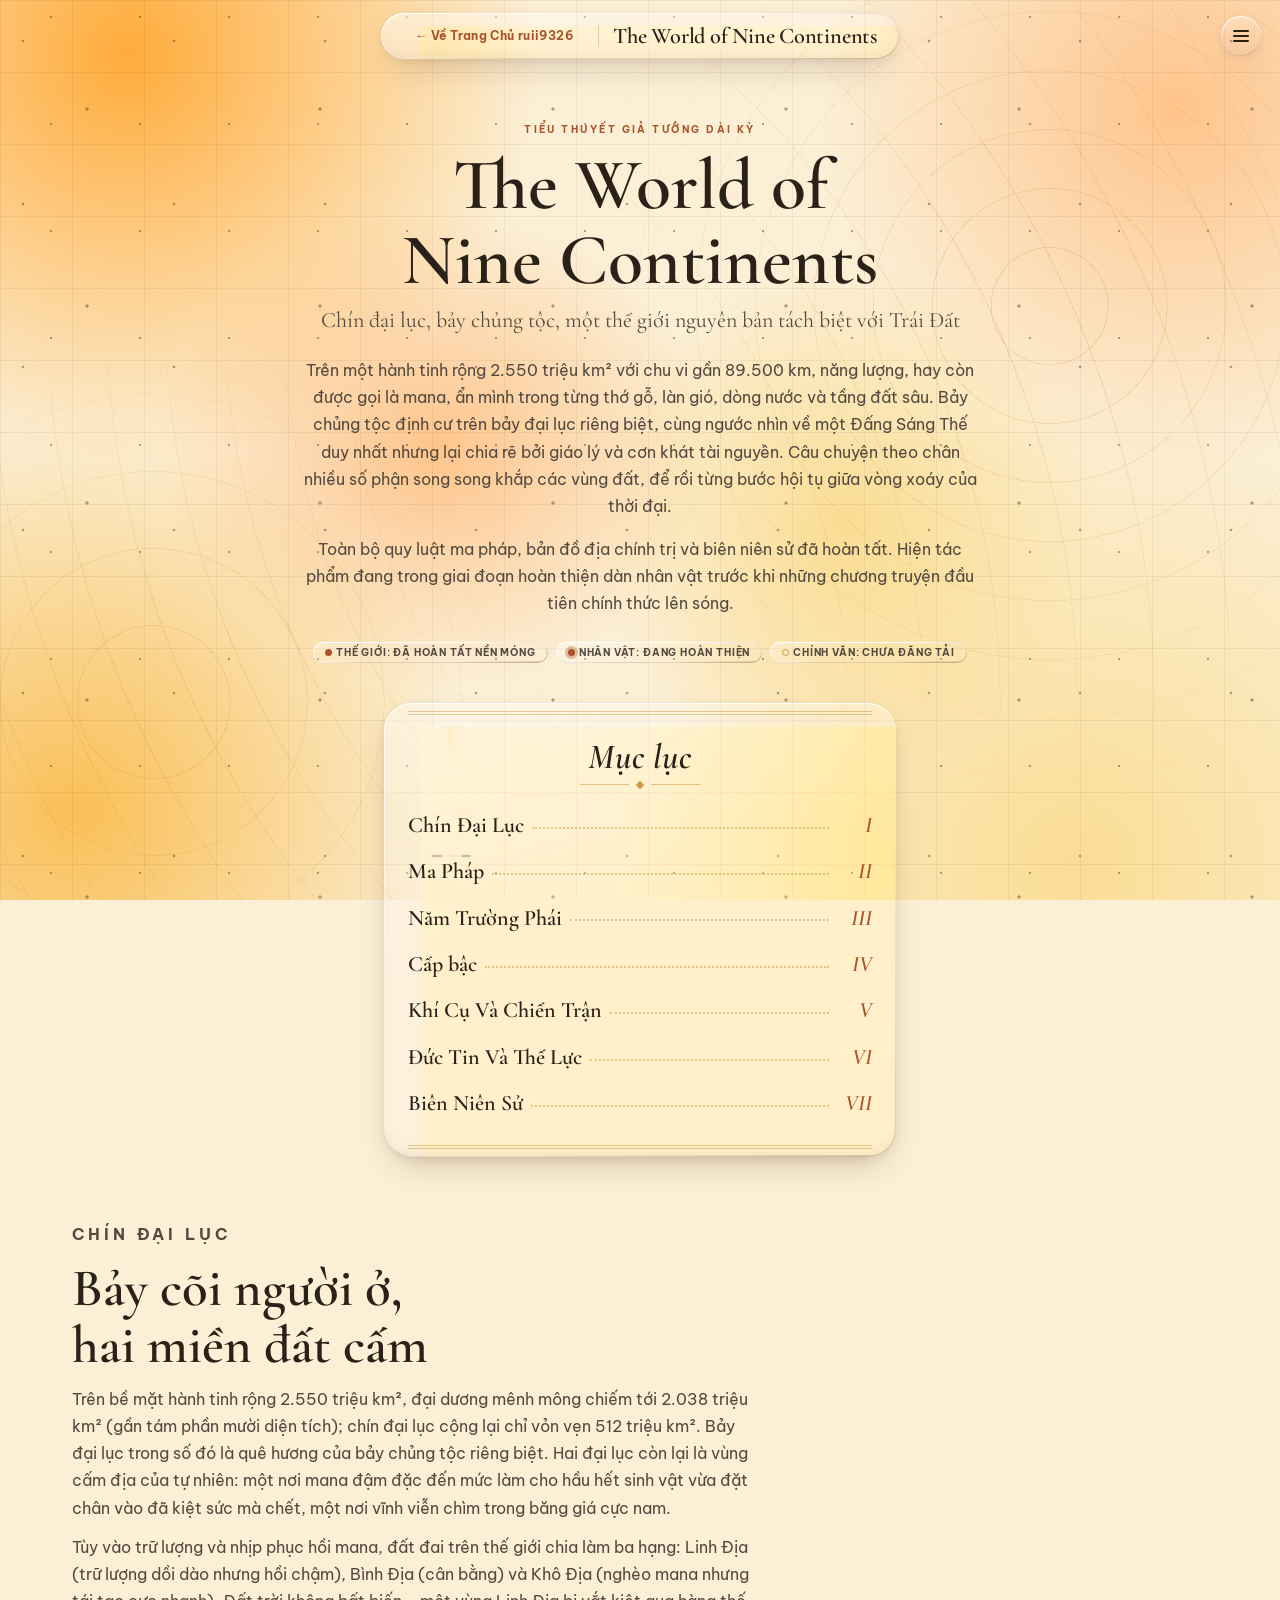
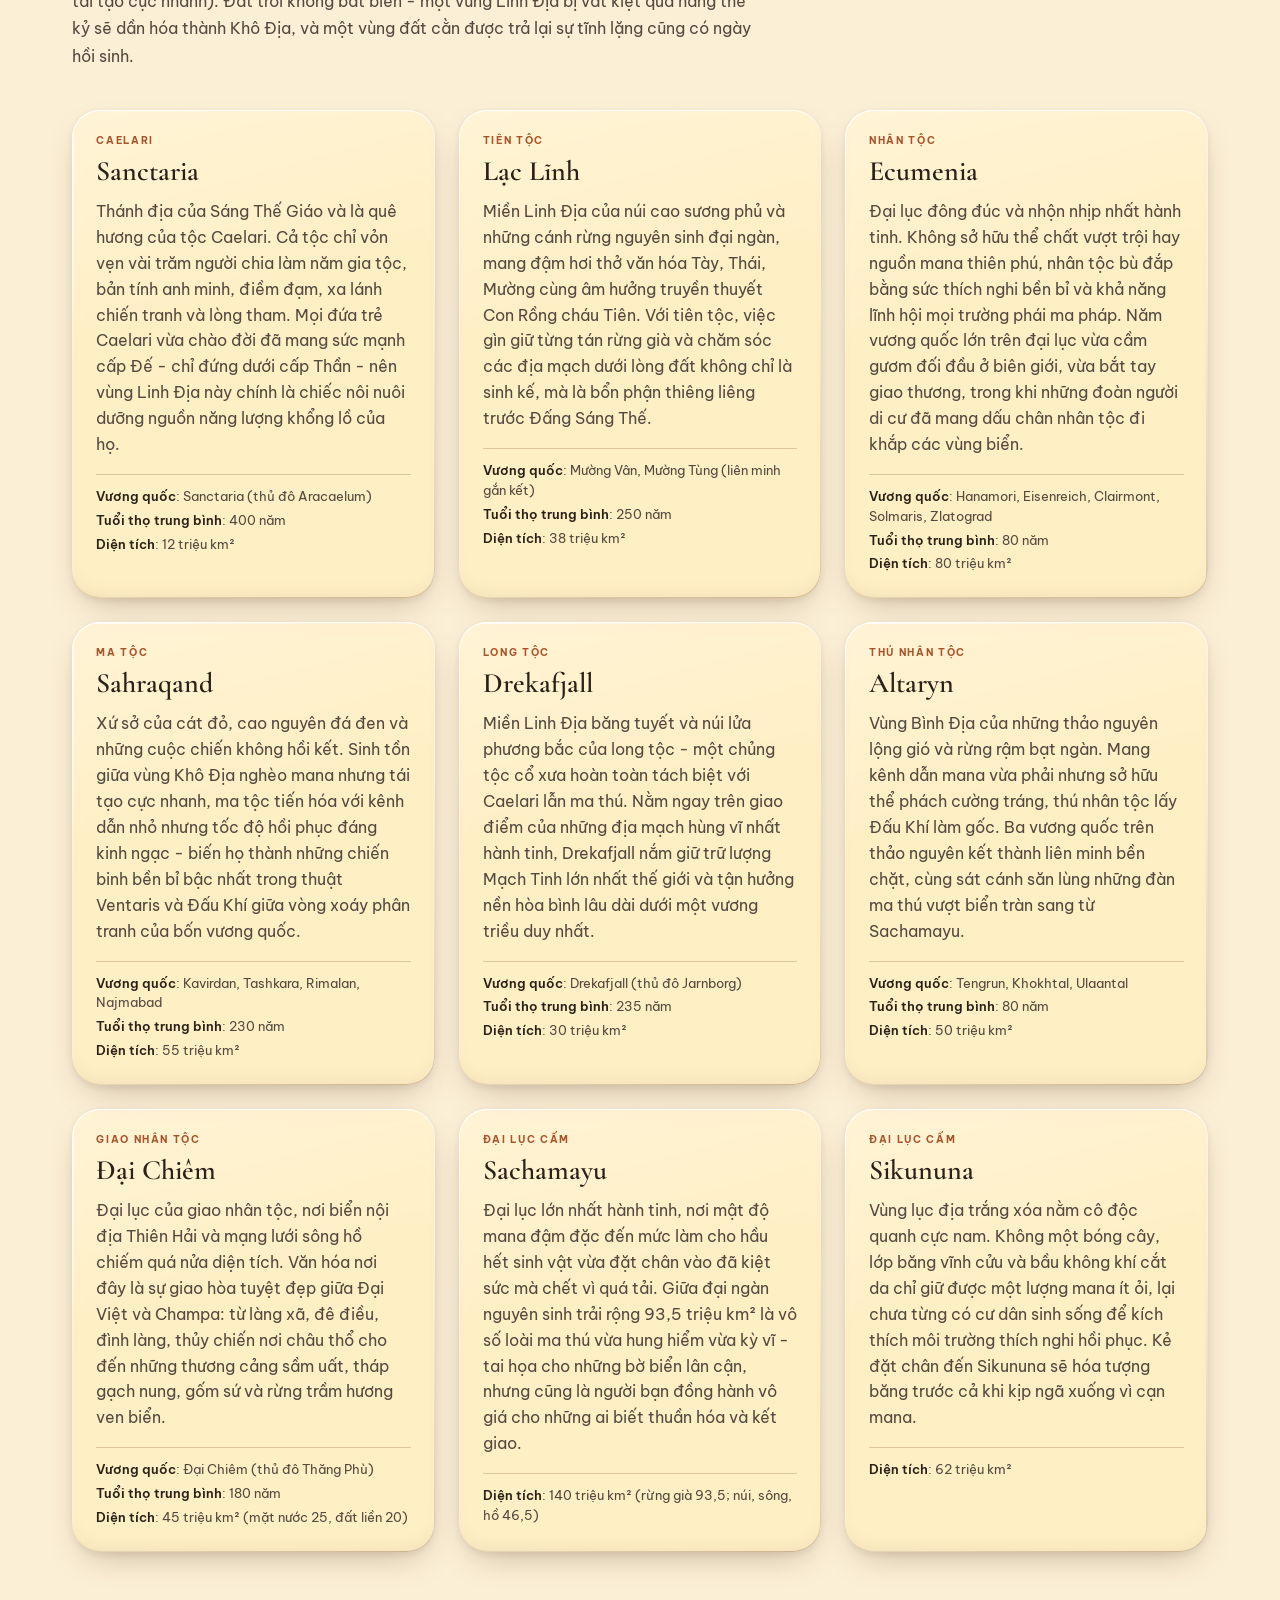
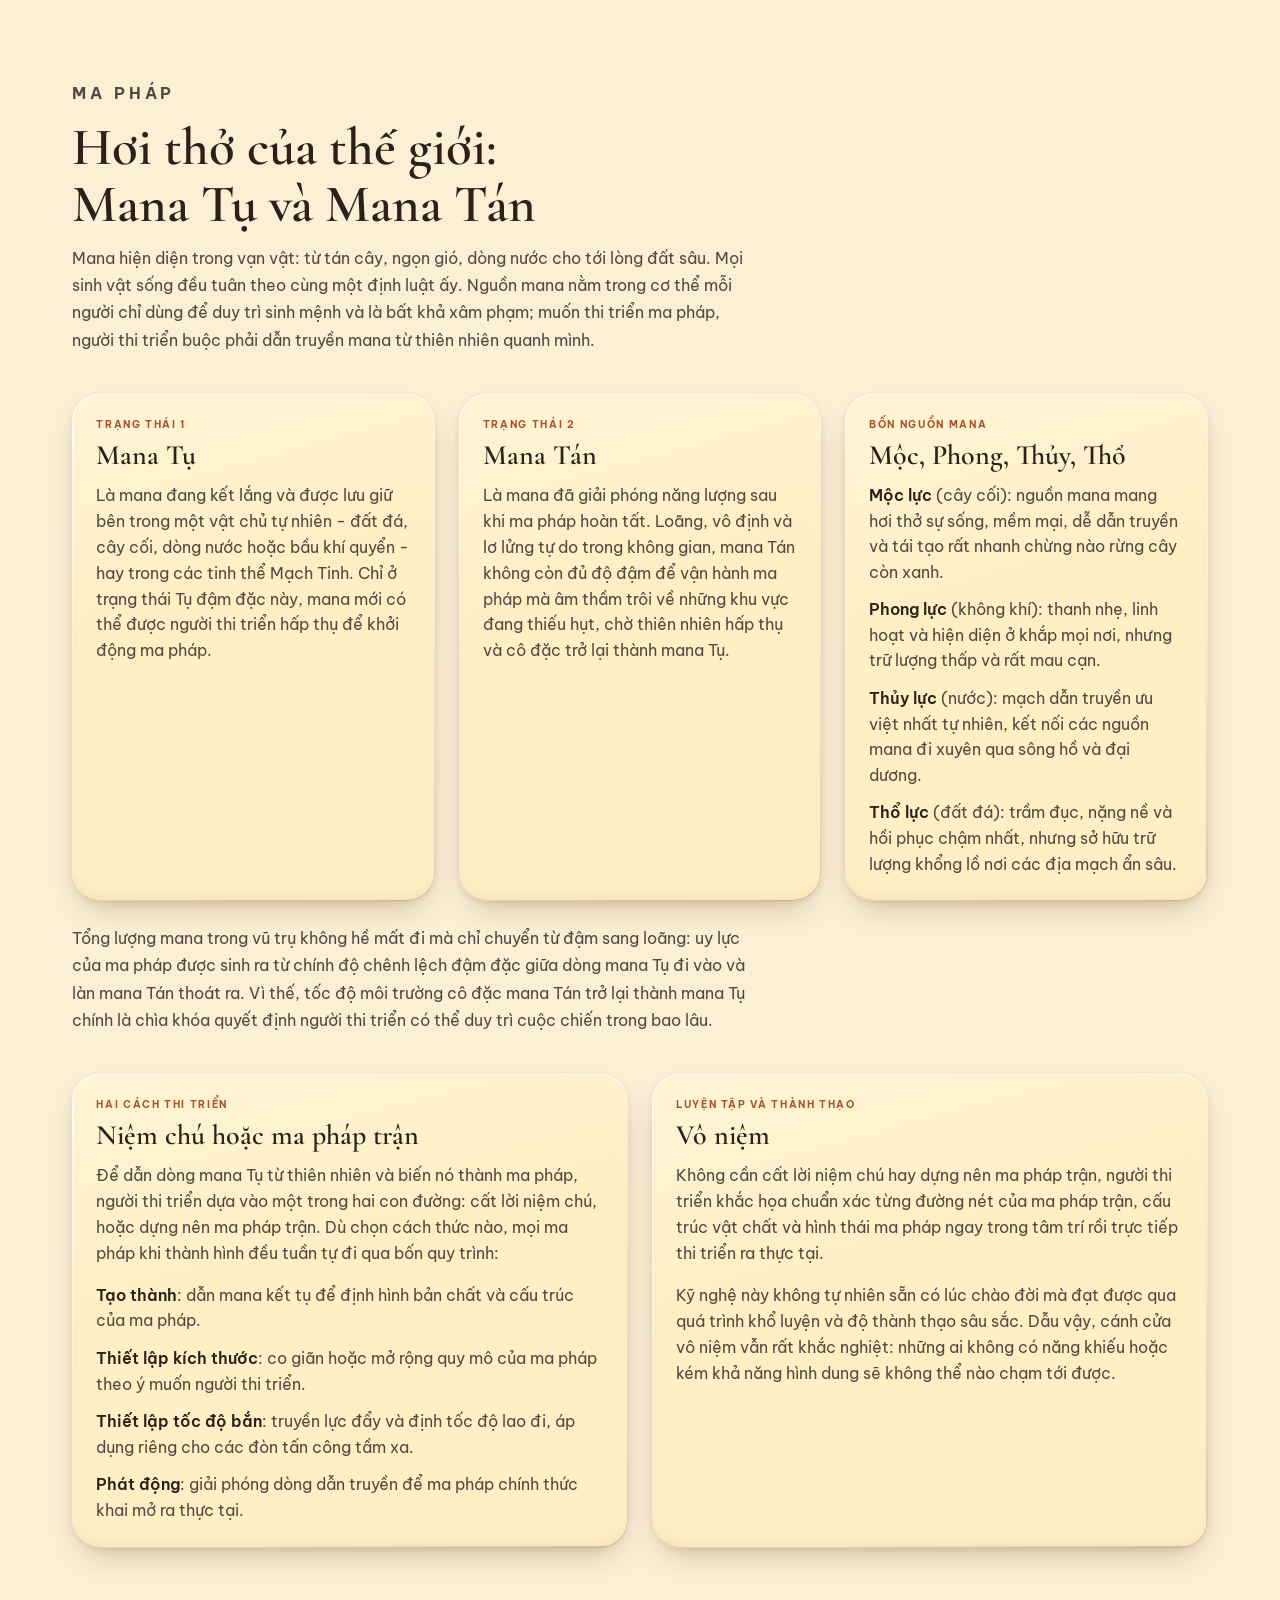
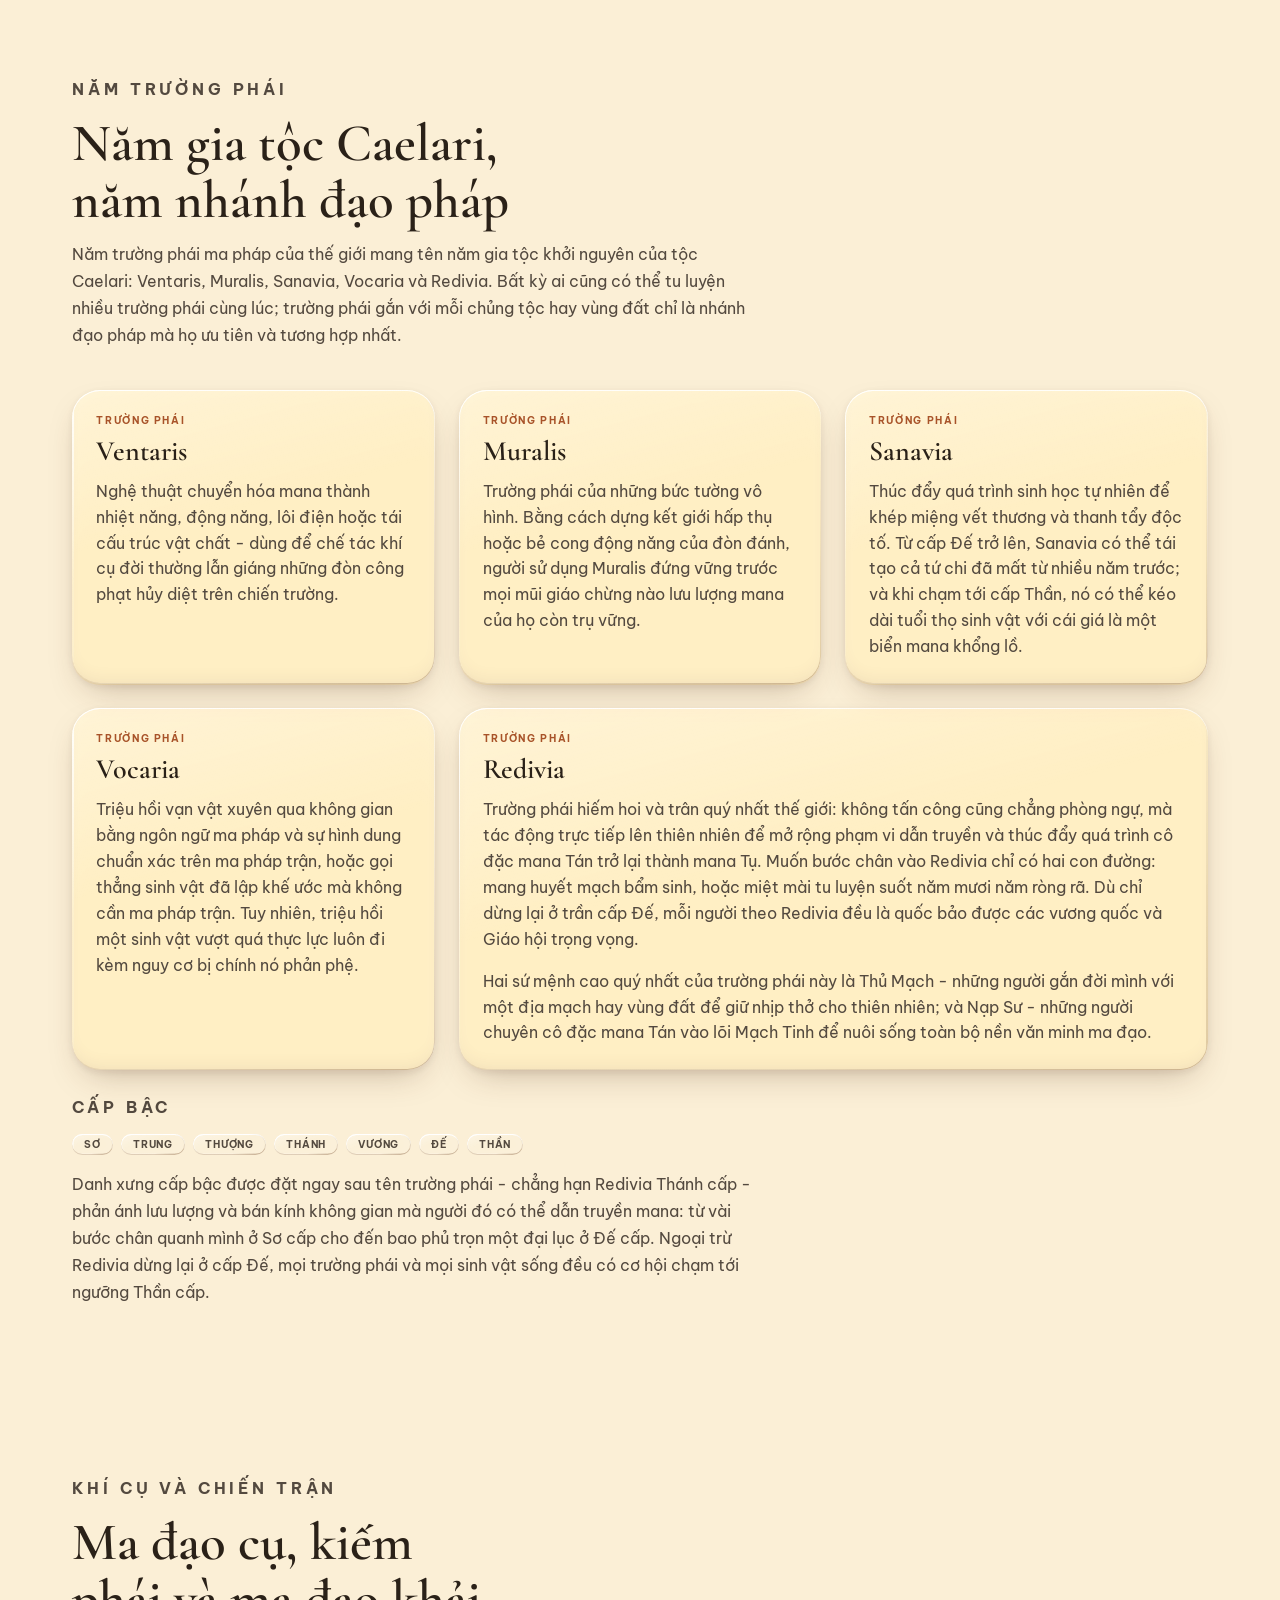
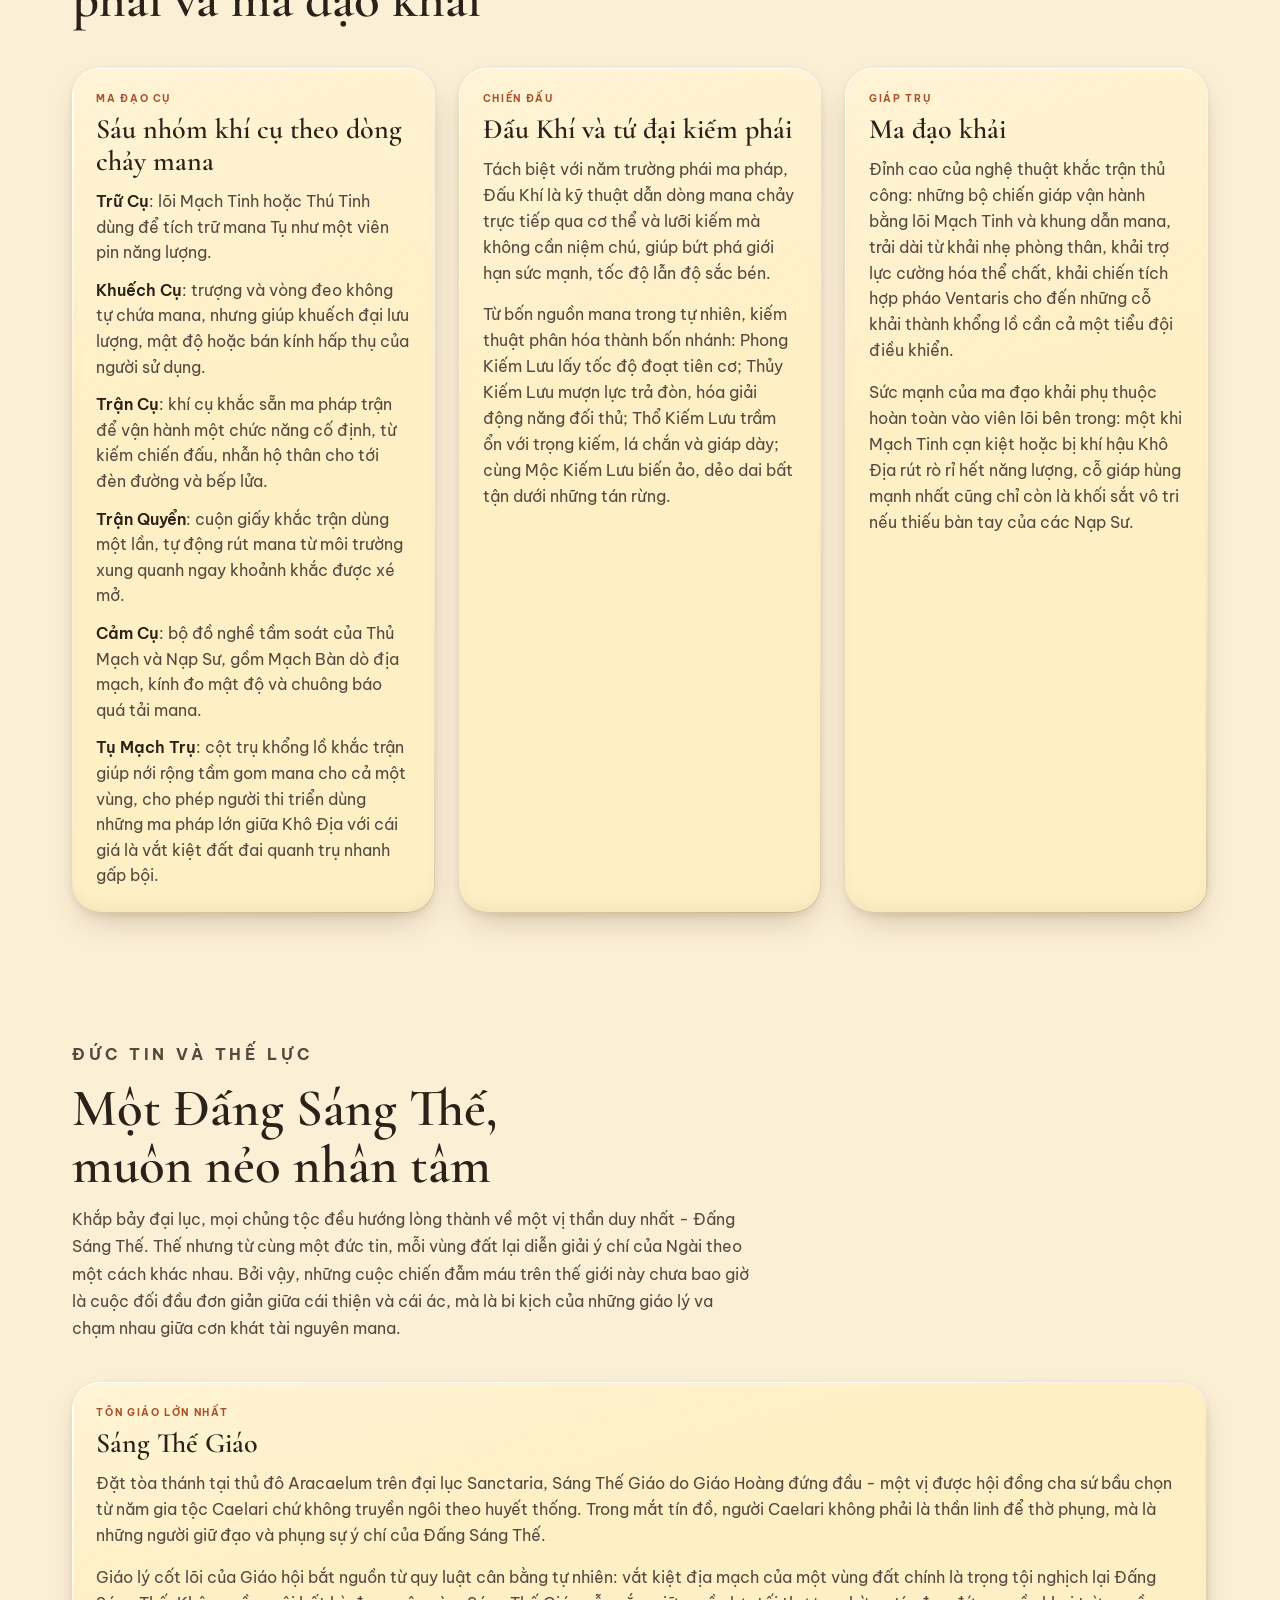
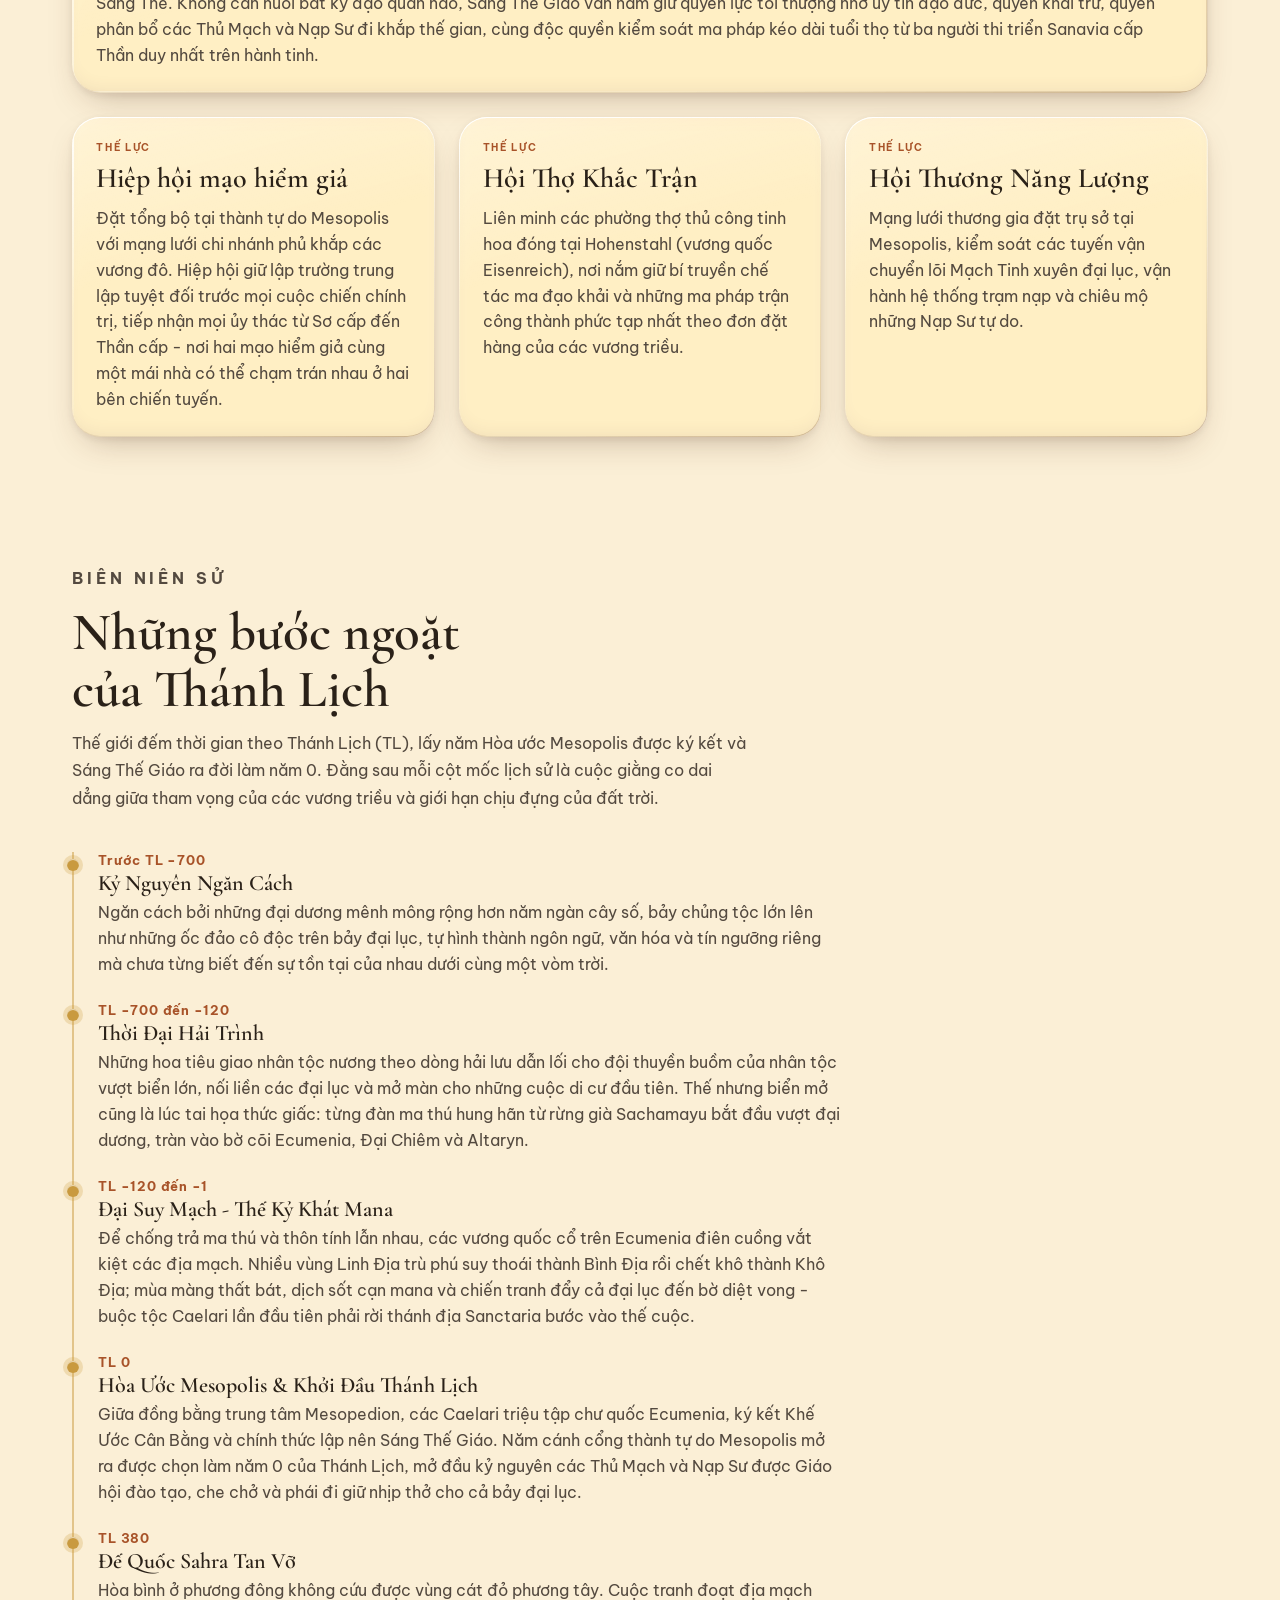
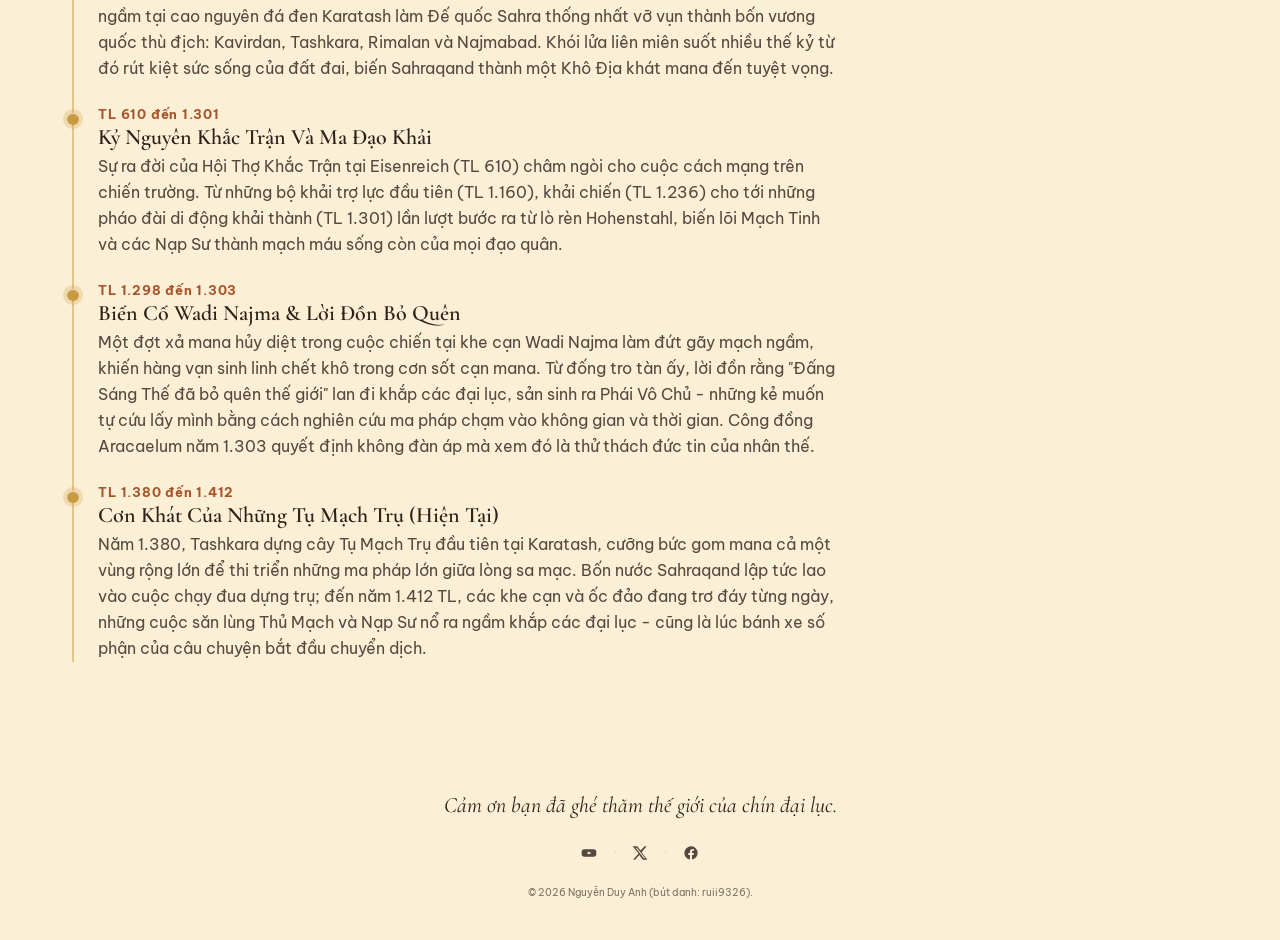
==== commit dfefb9ef: "Refactor glass effect switcher buttons in HTML" ====
--- a/theworldofninecontinents/index.html
+++ b/theworldofninecontinents/index.html
@@ -278,12 +278,13 @@
 <div class="settings-divider" role="separator"></div>
 <div class="settings-group">
 <p class="settings-group-label" data-i18n data-vi="Hiệu ứng kính" data-en="Glass effect">Hiệu ứng kính</p>
-<div class="theme-switcher" id="glassSwitcher" role="group" aria-label="Hiệu ứng kính" data-aria-vi="Hiệu ứng kính" data-aria-en="Glass effect">
-<button class="theme-btn active" type="button" data-glass-choice="liquid" aria-pressed="true">
+<div class="glass-switcher" id="glassSwitcher" role="group" aria-label="Hiệu ứng kính" data-aria-vi="Hiệu ứng kính" data-aria-en="Glass effect">
+<span class="lg-thumb" aria-hidden="true"></span>
+<button class="glass-btn active" type="button" data-glass-choice="liquid" aria-pressed="true">
 <svg viewBox="0 0 24 24" fill="none" stroke="currentColor" stroke-width="2" stroke-linecap="round" stroke-linejoin="round" aria-hidden="true"><path d="M12 2.5s6 6.2 6 10.5a6 6 0 0 1-12 0C6 8.7 12 2.5 12 2.5Z"/></svg>
 <span data-i18n data-vi="Liquid" data-en="Liquid">Liquid</span>
 </button>
-<button class="theme-btn" type="button" data-glass-choice="classic" aria-pressed="false">
+<button class="glass-btn" type="button" data-glass-choice="classic" aria-pressed="false">
 <svg viewBox="0 0 24 24" fill="none" stroke="currentColor" stroke-width="2" stroke-linecap="round" stroke-linejoin="round" aria-hidden="true"><rect x="4" y="4" width="16" height="16" rx="4"/></svg>
 <span data-i18n data-vi="Cổ điển" data-en="Classic">Cổ điển</span>
 </button>
@@ -728,4 +729,4 @@
 })();
 </script>
 </body>
-</html>
+  </html>
--- a/style/site.css
+++ b/style/site.css
@@ -473,10 +473,26 @@
    html.lg-can  = trình duyệt có khúc xạ (đặt sớm bởi script ở <head>); chế độ lưu ở data-glass-mode.
    ============================================================ */
 html:not(.lg-can) .glass-opt { display: none; }               /* Safari / Firefox: không có gì để chuyển */
-html.lg-can[data-glass-mode="liquid"][data-theme] {           /* Liquid: kính trong hơn, để mép khúc xạ lộ rõ */
-  --glass-blur: 6px;
-  --glass-blur-sm: 3px;
-}
+html.lg-can[data-glass-mode="liquid"][data-theme],
+html.lg-can[data-glass-mode="liquid"][data-theme] :is(.mast-pill, .settings-popover) {   /* Liquid: kính trong hơn, để mép khúc xạ lộ rõ */
+  --glass-blur: 0.1px;
+  --glass-blur-sm: 0.1px;
+}
+/* lớp nền sao + lưới mảnh: cho kính luôn có chi tiết để bẻ cong (đứng yên; chỉ hiện ở chế độ Liquid) */
+.lg-ambient {
+  position: fixed; inset: 0; z-index: -1; pointer-events: none;
+  --lg-star: color-mix(in srgb, var(--color-ink, #999) 38%, transparent);
+  --lg-line: color-mix(in srgb, var(--color-ink, #999) 6%, transparent);
+  background:
+    radial-gradient(circle at 23px 41px, var(--lg-star) 1px, transparent 1.7px) 0 0 / 151px 163px,
+    radial-gradient(circle at 87px 109px, var(--lg-star) 1.3px, transparent 2px) 0 0 / 233px 197px,
+    radial-gradient(circle at 51px 17px, var(--lg-star) .8px, transparent 1.5px) 0 0 / 89px 107px,
+    linear-gradient(var(--lg-line) 1px, transparent 1px) 0 0 / 72px 72px,
+    linear-gradient(90deg, var(--lg-line) 1px, transparent 1px) 0 0 / 72px 72px;
+  transition: opacity .6s ease, visibility 0s;
+}
+html[data-glass-mode="classic"] .lg-ambient { opacity: 0; visibility: hidden; transition: opacity .6s ease, visibility 0s .6s; }
+html.lg-vt .lg-ambient { transition: none; }
 /* hiệu ứng loang khi chuyển chế độ (chỉ chạy lúc đang chuyển, không đụng tới nơi khác) */
 html.lg-vt::view-transition-old(root), html.lg-vt::view-transition-new(root) { animation: none; mix-blend-mode: normal; }
 html.lg-vt::view-transition-old(root) { z-index: 1; }
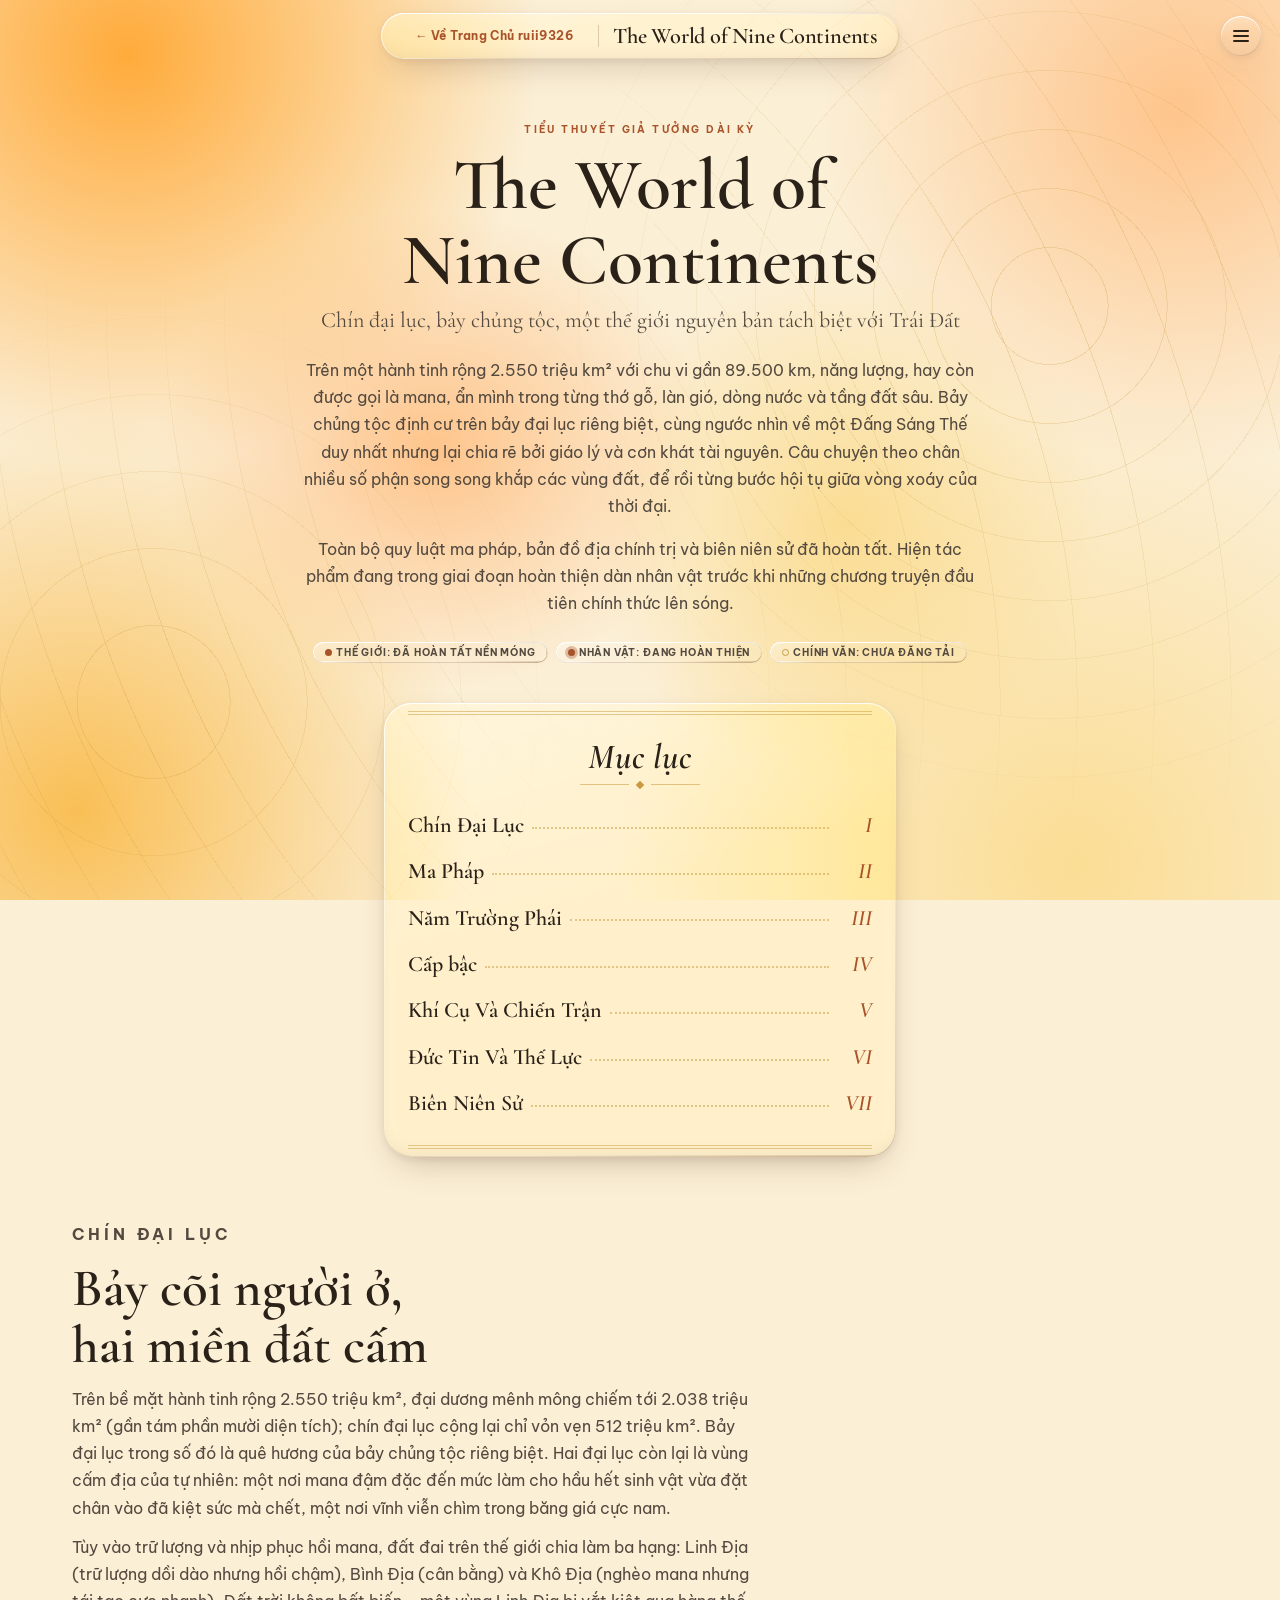
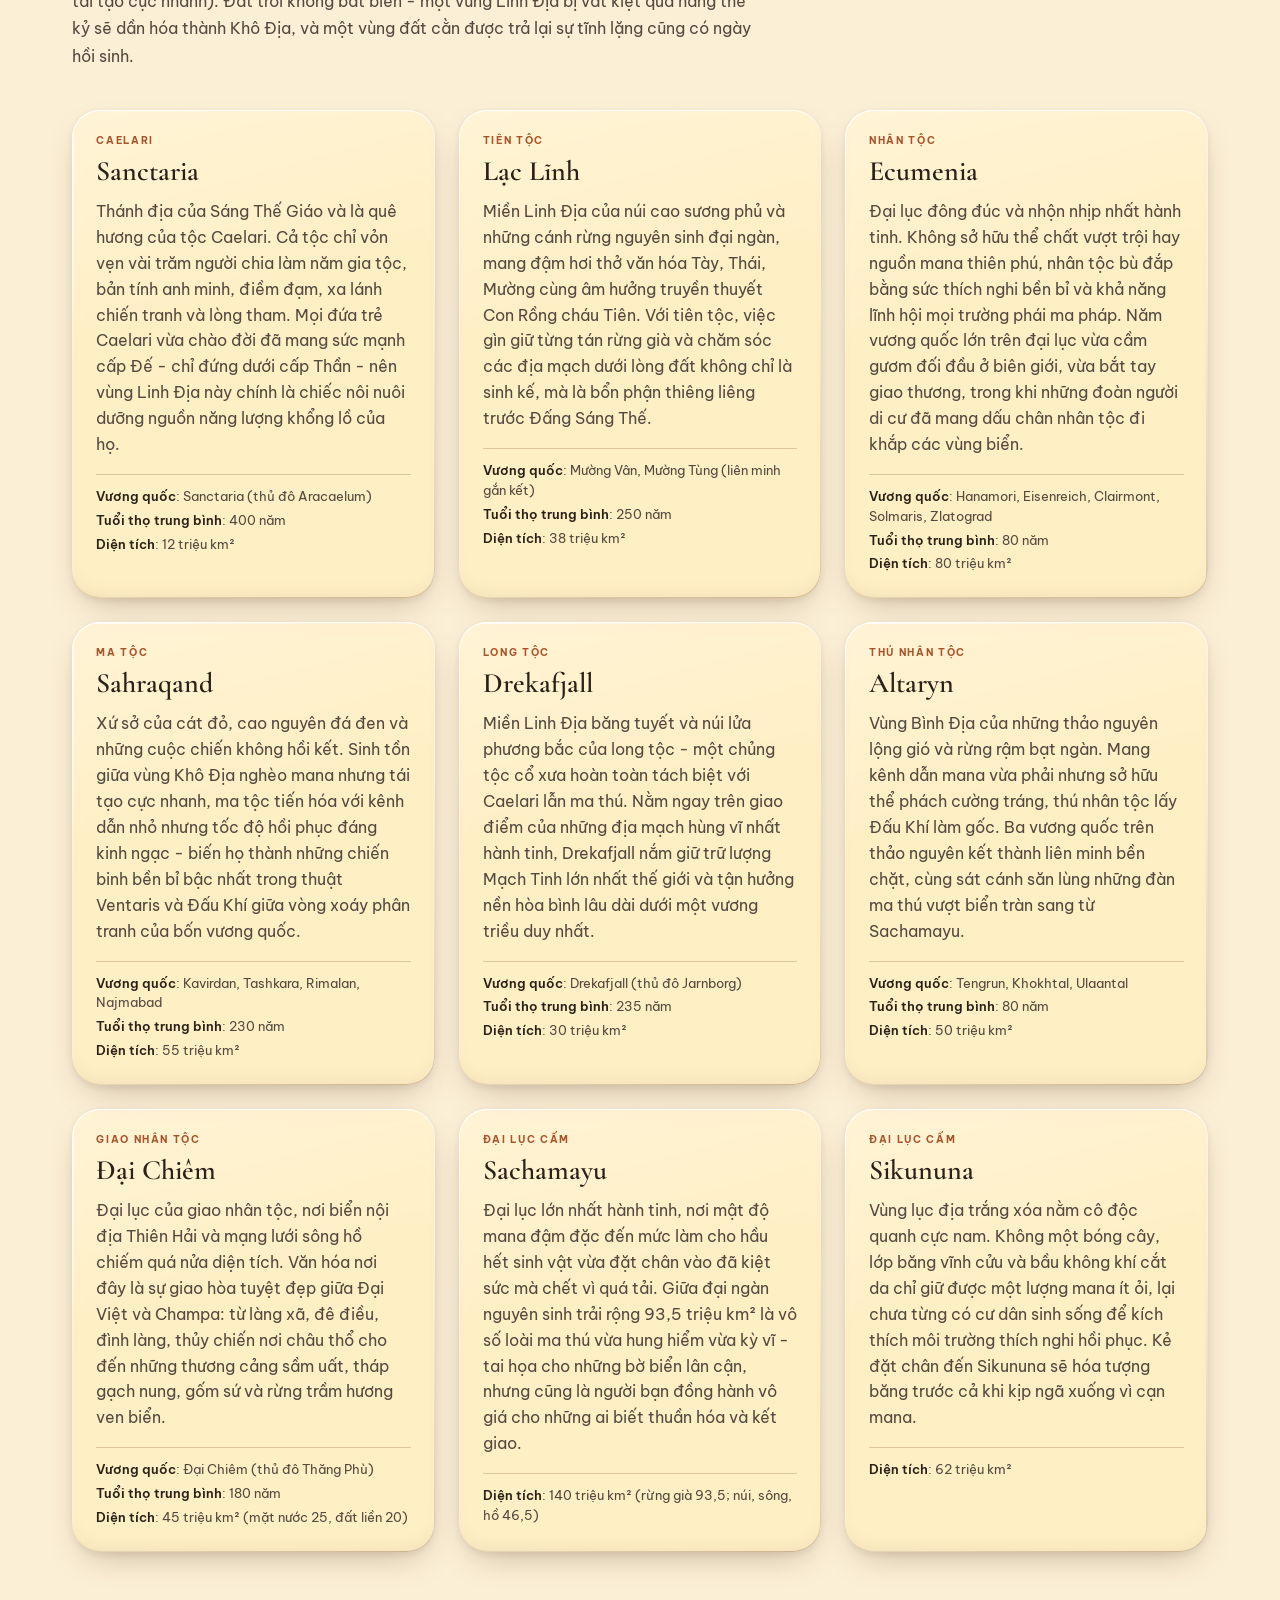
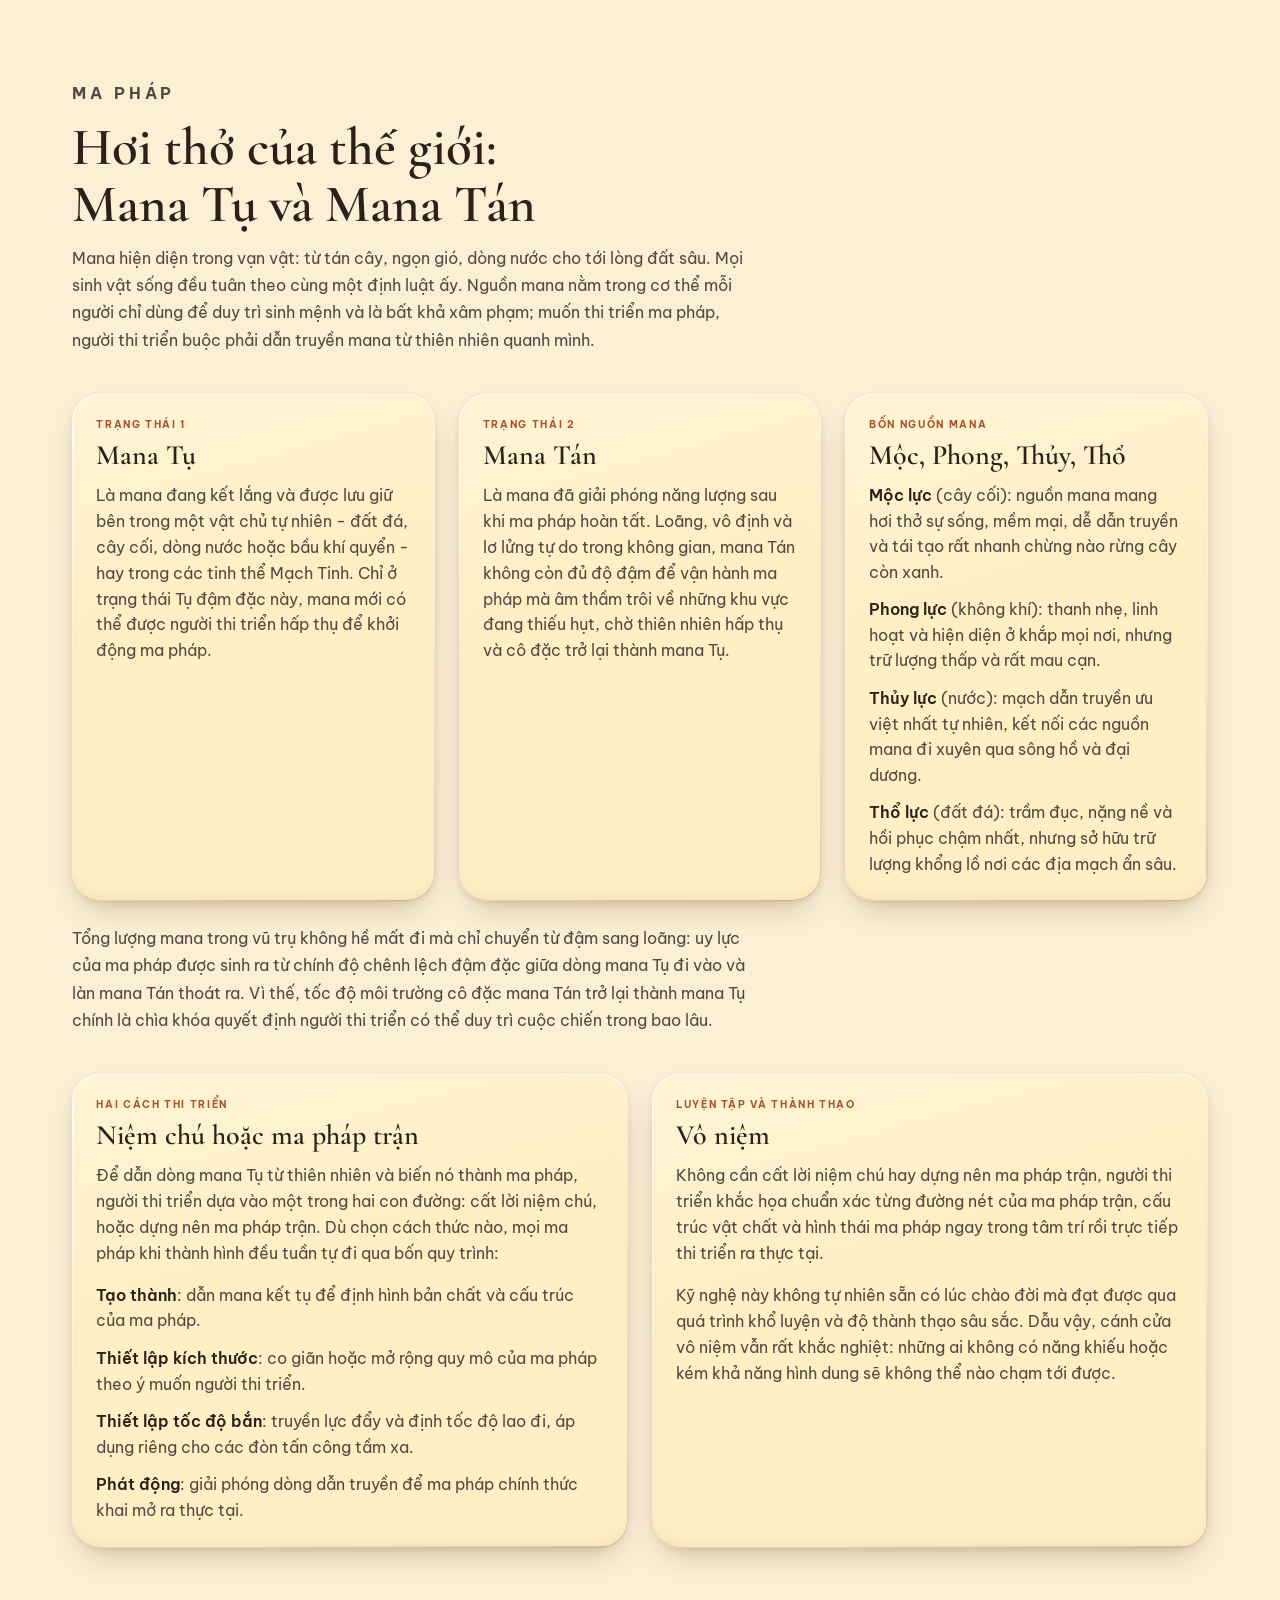
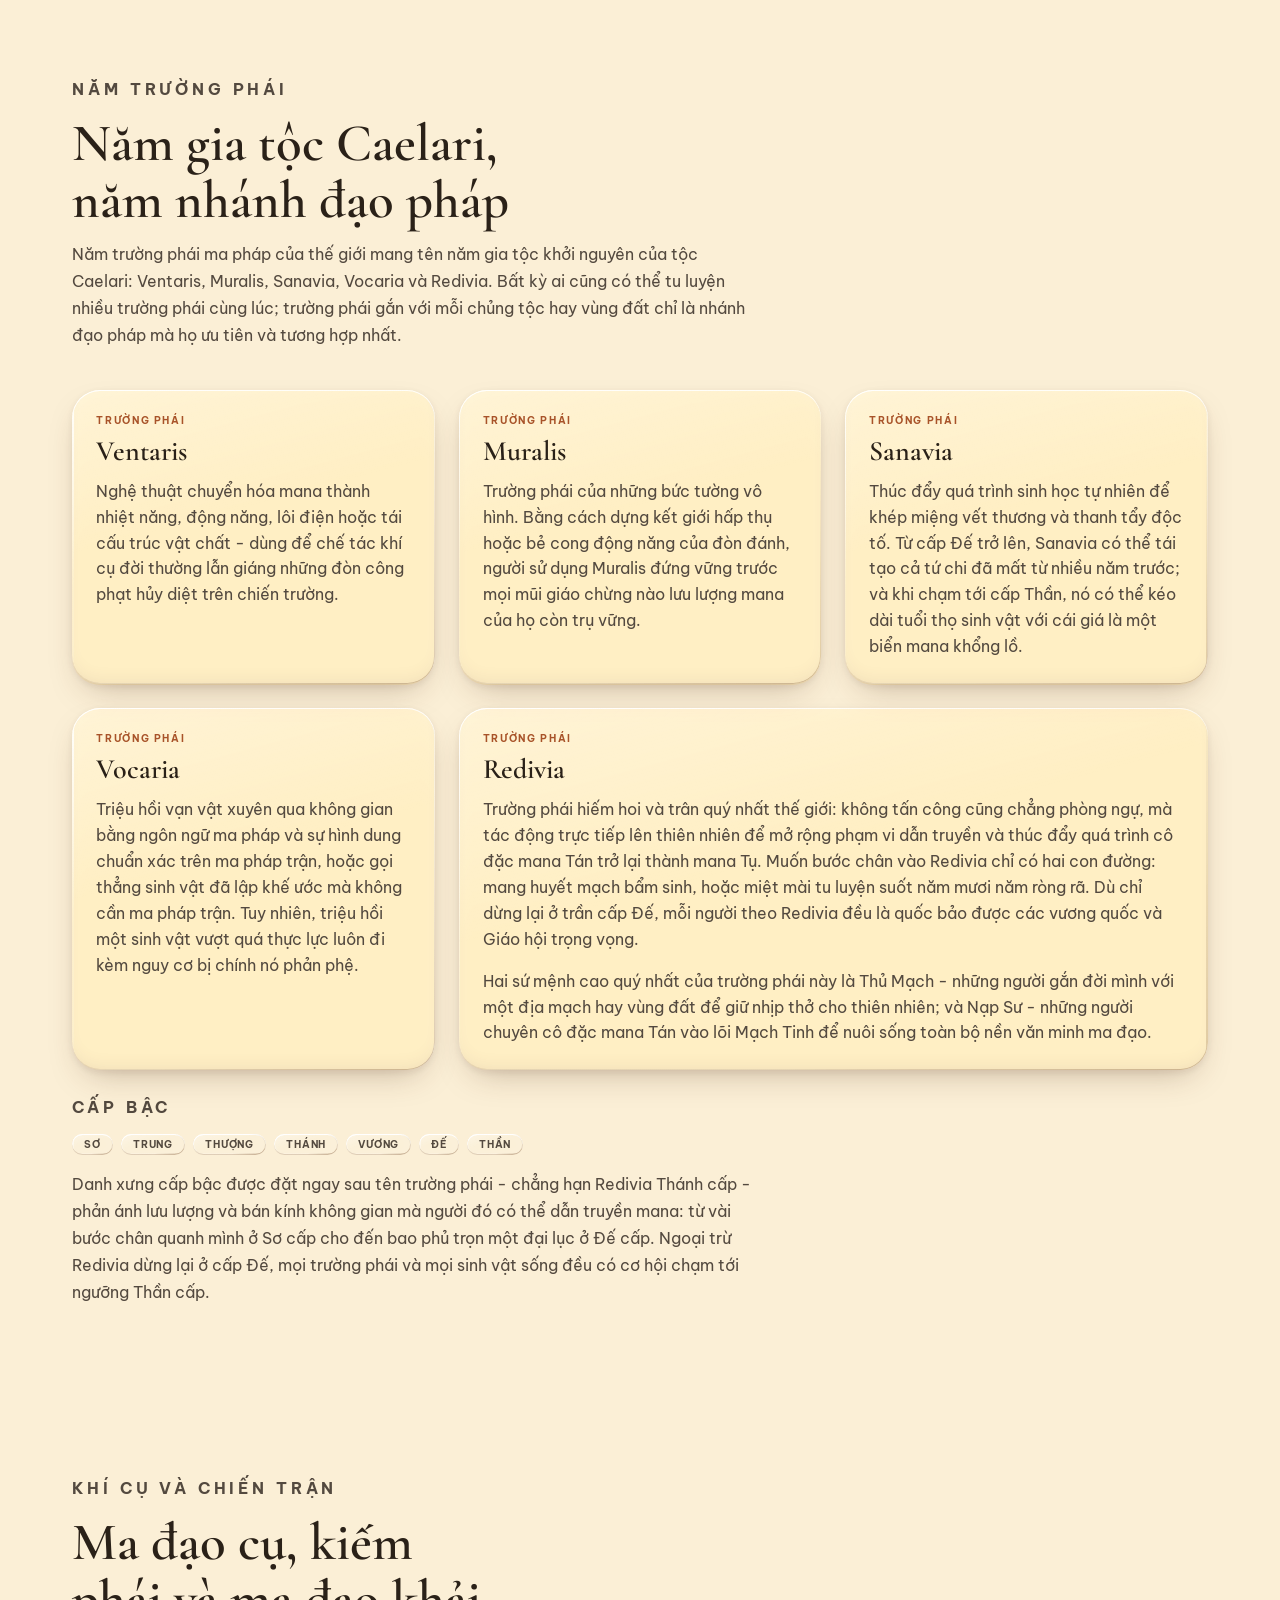
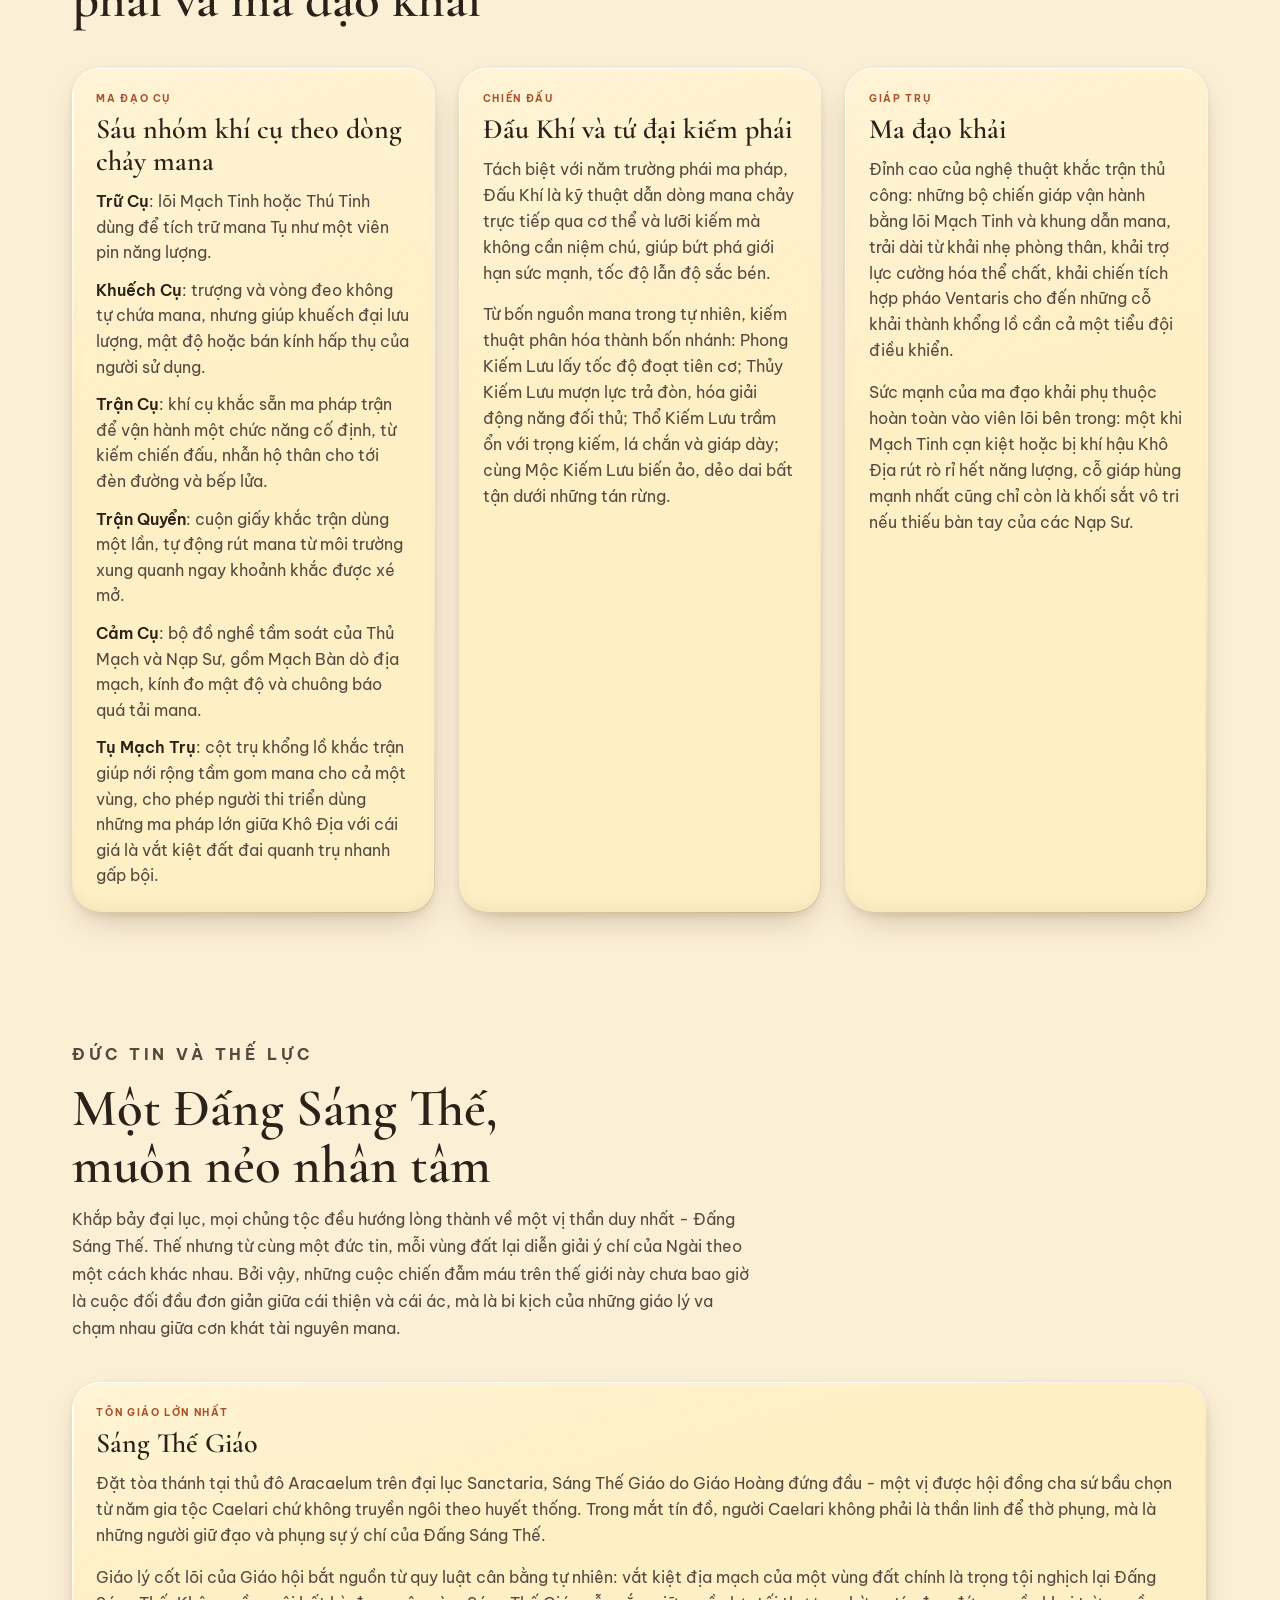
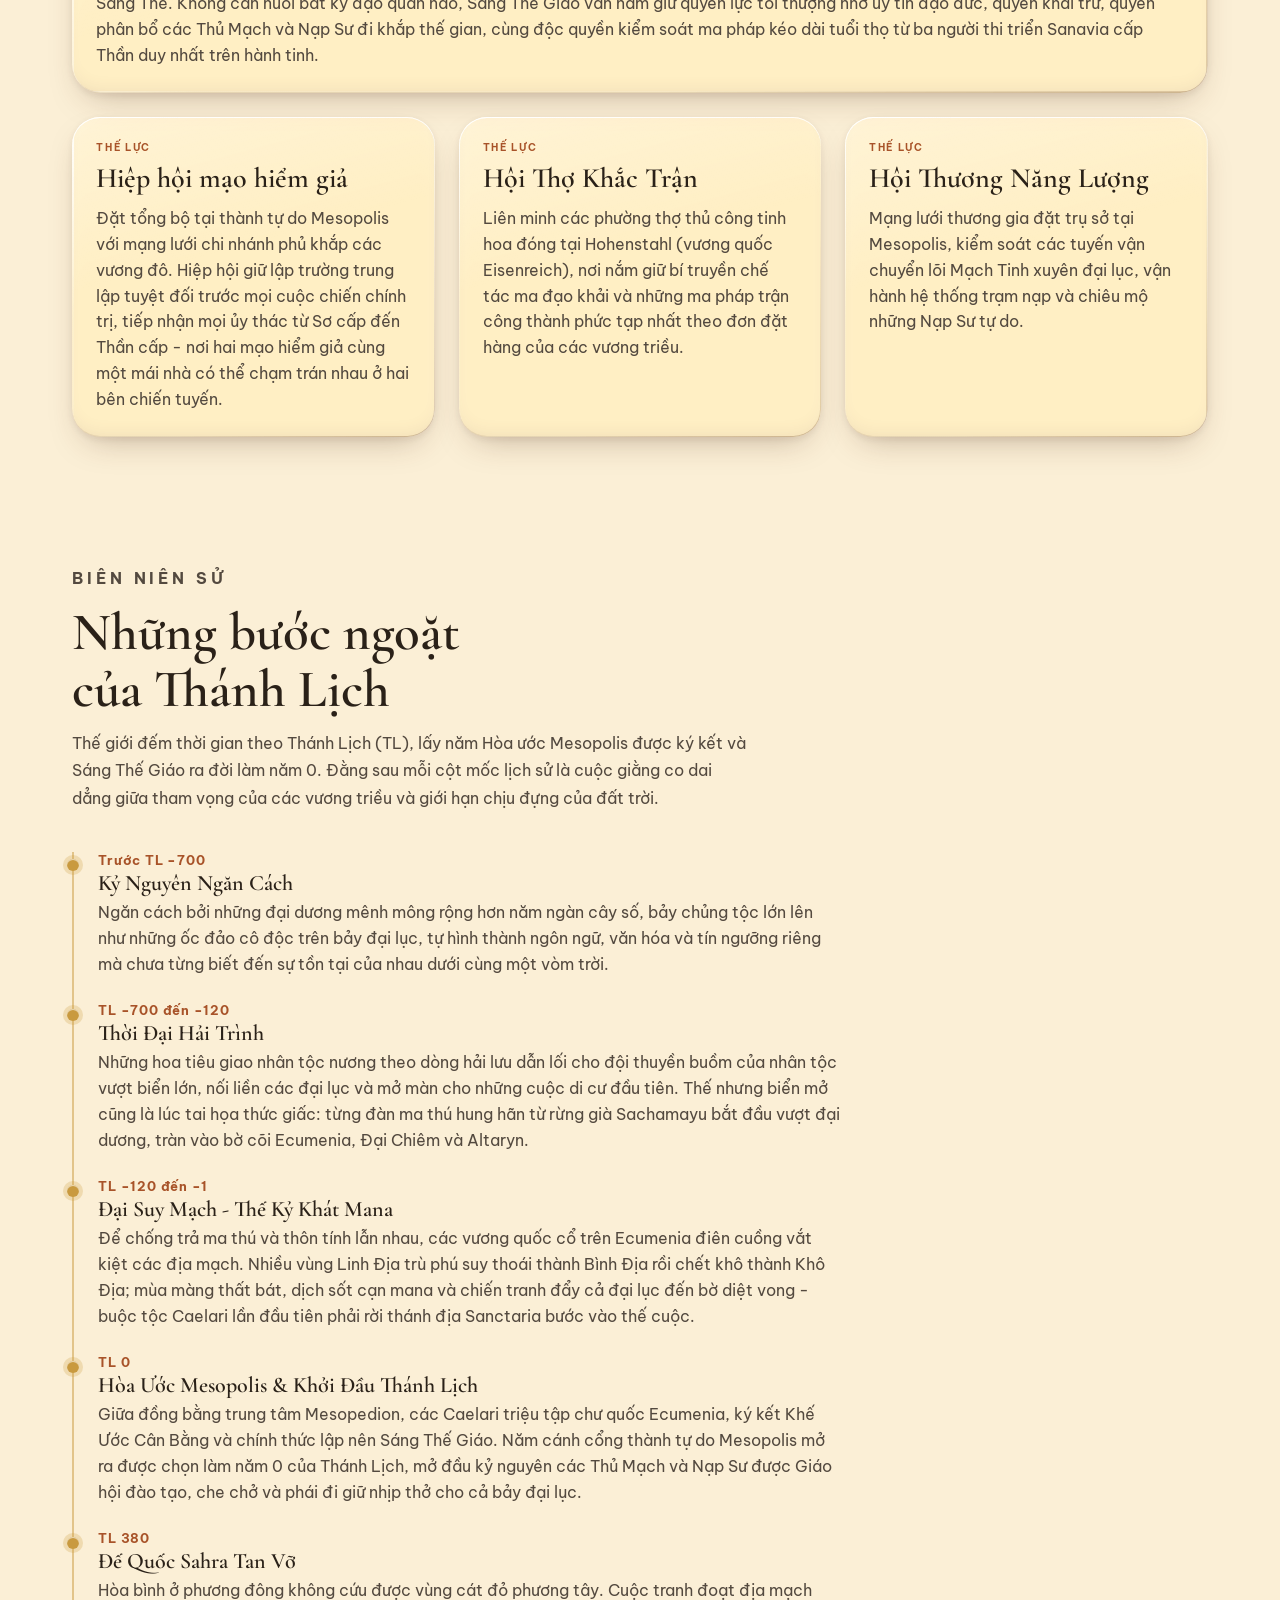
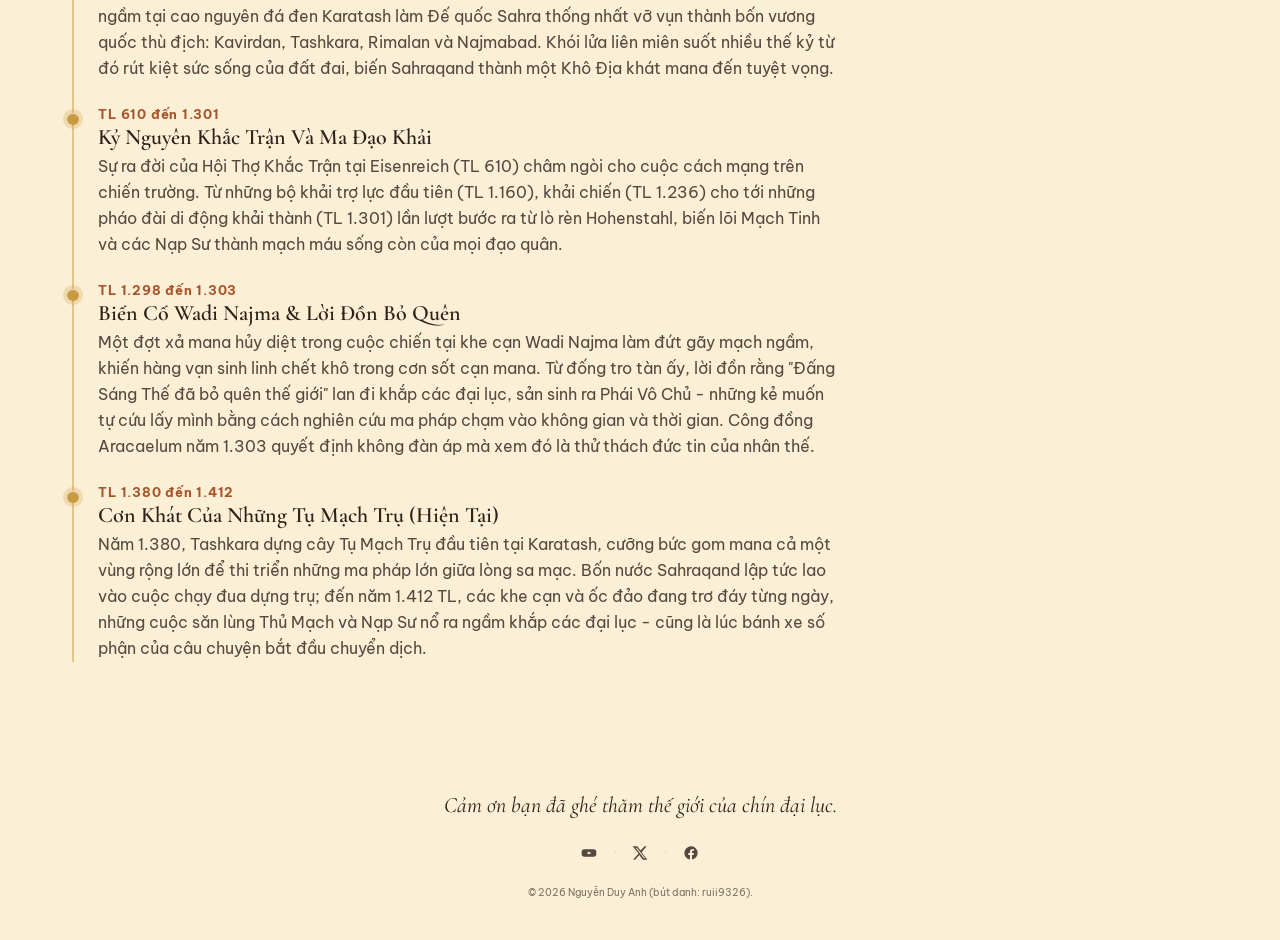
==== commit fde111ad: "webGL gooo" ====
--- a/theworldofninecontinents/index.html
+++ b/theworldofninecontinents/index.html
@@ -1,18 +1,8 @@
 <!DOCTYPE html>
 <html lang="vi">
 <head>
-<script>
-(function () {
-  try {
-    var saved = localStorage.getItem('ruii9326-theme');
-    var theme = saved === 'dark' || saved === 'light'
-      ? saved
-      : (window.matchMedia && window.matchMedia('(prefers-color-scheme: dark)').matches ? 'dark' : 'light');
-    document.documentElement.setAttribute('data-theme', theme); document.documentElement.setAttribute('data-glass-mode', localStorage.getItem('ruii9326-glass') === 'classic' ? 'classic' : 'liquid');
-  } catch (e) {}
-  if (/Chrome\/\d+/.test(navigator.userAgent)) document.documentElement.classList.add('lg-can');
-})();
-</script>
+<meta charset="UTF-8">
+<meta name="viewport" content="width=device-width, initial-scale=1.0, viewport-fit=cover">
 <meta charset="UTF-8">
 <meta name="viewport" content="width=device-width, initial-scale=1.0, viewport-fit=cover">
 <title>ruii9326 - The World of Nine Continents</title>
@@ -30,703 +20,23 @@
 <meta property="og:image:width" content="1200">
 <meta property="og:image:height" content="630">
 <meta name="twitter:card" content="summary_large_image">
-<link rel="stylesheet" href="https://fonts.googleapis.com/css2?family=Cormorant+Garamond:ital,wght@0,500;0,600;1,500;1,600&family=Be+Vietnam+Pro:wght@400;500;600;700&display=swap">
-<link rel="stylesheet" href="../tokens.css">
-<link rel="stylesheet" href="../style/site.css">
+<link rel="canonical" href="https://ruii9326.github.io/theworldofninecontinents/">
 <style>
-html, body { overflow-x: clip; }
-main { display: block; position: relative; }
-
-/* ================= HERO ================= */
-.hero {
-  max-width: 880px;
-  margin: 0 auto;
-  padding: var(--space-2xl) var(--page-gutter) var(--space-xl);
-  text-align: center;
-}
-.eyebrow {
-  font-size: var(--text-xs);
-  font-weight: 700;
-  text-transform: uppercase;
-  letter-spacing: 0.24em;
-  color: var(--color-accent);
-  margin: 0 0 var(--space-sm);
-}
-h1 {
-  font-family: var(--font-display);
-  font-weight: 600;
-  font-size: var(--text-display);
-  line-height: 1.05;
-  margin: 0 0 var(--space-xs);
-  overflow-wrap: anywhere;
-  min-width: 0;
-  text-wrap: balance;
-}
-.tagline { font-family: var(--font-display); font-size: var(--text-lg); color: var(--color-ink-soft); margin: 0 0 var(--space-lg); }
-.hero-copy { font-size: var(--text-base); line-height: 1.7; color: var(--color-ink-soft); max-width: 62ch; margin: 0 auto var(--space-md); text-wrap: pretty; }
-.strip { display: flex; flex-wrap: wrap; justify-content: center; gap: var(--space-xs); margin: var(--space-lg) 0 0; }
-.mini-pill .dot { width: 7px; height: 7px; border-radius: 50%; flex: none; }
-.dot--done { background: var(--color-accent); }
-.dot--active { background: var(--color-accent); box-shadow: 0 0 0 3px var(--color-accent-border); }
-.dot--seed { background: transparent; border: 1.5px solid var(--color-accent-gold); }
-
-/* ================= SECTIONS ================= */
-.section {
-  padding: var(--space-2xl) var(--page-gutter);
-  max-width: 1180px;
-  margin: 0 auto;
-  scroll-margin-top: var(--nav-offset);
-}
-.section-head { max-width: 62ch; margin: 0 0 var(--space-xl); }
-.section-head h2 {
-  font-family: var(--font-display);
-  font-weight: 600;
-  font-size: var(--text-display-s);
-  line-height: 1.08;
-  margin: 0 0 var(--space-sm);
-  overflow-wrap: anywhere;
-  min-width: 0;
-  text-wrap: balance;
-}
-.section-head p { font-size: var(--text-base); line-height: 1.7; color: var(--color-ink-soft); margin: 0 0 var(--space-sm); text-wrap: pretty; }
-.section-head p:last-child { margin-bottom: 0; }
-
-/* ================= THẺ KÍNH ================= */
-.card-grid {
-  display: grid;
-  grid-template-columns: repeat(auto-fit, minmax(min(100%, 19rem), 1fr));
-  gap: var(--space-lg);
-  align-items: stretch;
-}
-.now-card--full { grid-column: 1 / -1; }
-@media (min-width: 64rem) { .now-card--span2 { grid-column: span 2; } }
-.card-kicker { font-size: var(--text-xs); font-weight: 700; text-transform: uppercase; letter-spacing: 0.16em; color: var(--color-accent); margin: 0 0 var(--space-xs); }
-.card-title { font-family: var(--font-display); font-weight: 600; font-size: var(--text-xl); line-height: 1.15; margin: 0 0 var(--space-sm); overflow-wrap: anywhere; min-width: 0; }
-.card-text { font-size: var(--text-base); line-height: 1.62; color: var(--color-ink-soft); margin: 0 0 var(--space-md); }
-.card-text:last-child { margin-bottom: 0; }
-.facts {
-  list-style: none;
-  margin: var(--space-md) 0 0;
-  padding: var(--space-sm) 0 0;
-  border-top: 1px solid var(--glass-rim-lo);
-  display: grid;
-  gap: var(--space-2xs);
-  font-size: var(--text-sm);
-  line-height: 1.55;
-  color: var(--color-ink-soft);
-}
-.facts strong { color: var(--color-ink); font-weight: 600; }
-.term-list { list-style: none; margin: 0; padding: 0; display: grid; gap: var(--space-sm); font-size: var(--text-base); line-height: 1.6; color: var(--color-ink-soft); }
-.term-list strong { color: var(--color-ink); font-weight: 600; }
-.block-gap { margin-top: var(--space-lg); }
-.rank-row { display: flex; flex-wrap: wrap; gap: var(--space-xs); margin: var(--space-sm) 0 var(--space-md); padding: 0; list-style: none; }
-
-/* ================= MỤC LỤC: một trang sách bằng kính ================= */
-#ranks { scroll-margin-top: var(--nav-offset); }
-#toc { scroll-margin-top: var(--nav-offset); }
-.toc { max-width: 1180px; margin: 0 auto; padding: 0 var(--page-gutter); }
-.toc-card {
-  max-width: 32rem;
-  margin: 0 auto;
-  padding: var(--space-xs) var(--space-lg);
-  border-radius: var(--radius-card);
-  background-color: var(--glass-fill-strong);
-  animation: pop-in 1s var(--spring) 0.3s backwards;
-}
-.toc-rule { display: block; height: 4px; border-top: var(--rule-hair) solid var(--color-accent-gold-border); border-bottom: var(--rule-hair) solid var(--color-accent-gold-border); }
-.toc-head { display: grid; justify-items: center; gap: var(--space-xs); padding: var(--space-lg) 0 var(--space-md); text-align: center; }
-.toc-title { font-family: var(--font-display); font-style: italic; font-weight: 600; font-size: var(--text-2xl); line-height: 1; letter-spacing: 0.01em; margin: 0; color: var(--color-ink); }
-.toc-orn { display: flex; align-items: center; gap: var(--space-xs); width: 7.5rem; color: var(--color-accent-gold); }
-.toc-orn::before, .toc-orn::after { content: ""; flex: 1; height: 1px; background: currentColor; opacity: 0.55; }
-.toc-orn i { width: 6px; height: 6px; background: currentColor; transform: rotate(45deg); }
-.toc-list { list-style: none; margin: 0; padding: 0 0 var(--space-md); }
-.toc-link {
-  display: flex;
-  align-items: baseline;
-  gap: var(--space-xs);
-  min-height: 2.9rem;
-  margin-inline: calc(var(--space-sm) * -1);
-  padding: var(--space-xs) var(--space-sm);
-  border-radius: 16px;
-  color: var(--color-ink);
-  text-decoration: none;
-  -webkit-tap-highlight-color: transparent;
-  transition: transform var(--dur-spring) var(--spring), background-color var(--dur-short) ease, box-shadow var(--dur-short) ease;
-}
-.toc-label {
-  flex: 0 1 auto;
-  min-width: 0;
-  font-family: var(--font-display);
-  font-weight: 600;
-  font-size: var(--text-lg);
-  line-height: 1.25;
-  overflow-wrap: anywhere;
-  transition: color var(--dur-short) var(--ease-out), transform var(--dur-spring) var(--spring);
-}
-.toc-dots { flex: 1 1 1rem; min-width: 1rem; position: relative; top: -0.2em; border-bottom: 2px dotted var(--color-accent-gold-border); transition: border-color var(--dur-short) var(--ease-out); }
-.toc-num { flex: none; min-width: 2.2rem; text-align: right; font-family: var(--font-display); font-style: italic; font-weight: 600; font-size: var(--text-lg); line-height: 1.25; color: var(--color-accent); }
-/* rê chuột: một mảnh kính nhô lên sau dòng mục lục */
-@media (hover: hover) {
-  .toc-link:hover { background-color: var(--glass-fill-hover); box-shadow: inset 0 1px 0 var(--glass-rim-hi), inset 0 0 0 1px var(--glass-rim-mid), 0 8px 18px -10px oklch(32% 0.06 50 / 0.35); }
-  .toc-link:hover .toc-label { color: var(--color-accent); transform: translateX(4px); }
-  .toc-link:hover .toc-dots { border-bottom-color: var(--color-accent-gold); }
-}
-.toc-link:focus-visible { outline: 2px solid var(--color-focus); outline-offset: -2px; background-color: var(--glass-fill-hover); }
-.toc-link.is-pressed { transform: scale(0.972, 0.94); background-color: var(--glass-fill-hover); transition-duration: var(--dur-press), var(--dur-short), var(--dur-short); transition-timing-function: var(--ease-out), ease, ease; }
-
-/* ================= NÚT VỀ MỤC LỤC: giọt kính nổi góc phải dưới ================= */
-.to-top {
-  position: fixed;
-  right: max(1rem, env(safe-area-inset-right));
-  bottom: max(1rem, env(safe-area-inset-bottom));
-  z-index: 30;
-  width: 52px;
-  height: 52px;
-  display: grid;
-  place-items: center;
-  padding: 0;
-  border: 0;
-  border-radius: 50%;
-  color: var(--color-accent);
-  cursor: pointer;
-  opacity: 0;
-  transform: translateY(16px) scale(0.55);
-  pointer-events: none;
-  -webkit-tap-highlight-color: transparent;
-  transition: transform var(--dur-spring) var(--spring), opacity 0.25s ease, box-shadow var(--dur-short) ease, background-color var(--dur-short) ease;
-}
-.to-top.show { opacity: 1; transform: none; pointer-events: auto; }
-.to-top svg { width: 20px; height: 20px; }
-
-/* ================= TIMELINE ================= */
-.timeline {
-  list-style: none;
-  margin: 0;
-  padding: 0 0 0 var(--space-lg);
-  border-left: 2px solid var(--color-accent-gold-border);
-  display: grid;
-  gap: var(--space-lg);
-  max-width: 70ch;
-}
-.timeline li { position: relative; }
-.timeline li::before {
-  content: "";
-  position: absolute;
-  left: calc(-1 * var(--space-lg) - 7px);
-  top: 0.45rem;
-  width: 12px;
-  height: 12px;
-  border-radius: 50%;
-  background: var(--color-accent-gold);
-  box-shadow: 0 0 0 4px oklch(71.4% 0.121 81 / 0.25), inset 0 1px 0 oklch(100% 0 0 / 0.6);
-}
-.tl-when { font-size: var(--text-sm); font-weight: 700; letter-spacing: 0.06em; color: var(--color-accent); margin: 0 0 var(--space-3xs); }
-.tl-title { font-family: var(--font-display); font-weight: 600; font-size: var(--text-lg); line-height: 1.2; margin: 0 0 var(--space-2xs); }
-.tl-text { font-size: var(--text-base); line-height: 1.62; color: var(--color-ink-soft); margin: 0; }
-
-/* ================= FOOTER ================= */
-.foot-letter { padding: var(--space-2xl) var(--page-gutter) var(--space-xl); max-width: 1180px; margin: 0 auto; display: grid; gap: var(--space-lg); text-align: center; }
-.foot-letter__close { font-family: var(--font-display); font-style: italic; font-size: var(--text-lg); line-height: 1.4; margin: 0 auto; max-width: 60ch; }
-.foot-letter__sign { font-style: normal; font-weight: 600; }
-.foot-letter__row { display: flex; flex-wrap: wrap; justify-content: center; gap: var(--space-md); align-items: center; font-size: var(--text-sm); }
-.foot-letter__row a { text-decoration: none; color: var(--color-ink-soft); display: flex; align-items: center; gap: var(--space-2xs); transition: color var(--dur-short) var(--ease-out), transform var(--dur-spring) var(--spring); }
-@media (hover: hover) { .foot-letter__row a:hover { color: var(--color-accent); transform: translateY(-3px) scale(1.12); } }
-.foot-letter__row a:focus-visible { color: var(--color-accent); outline: 2px solid var(--color-focus); outline-offset: 3px; border-radius: 4px; }
-.foot-letter__row svg { width: 16px; height: 16px; }
-.foot-letter__row .sep { color: var(--glass-rim-lo); }
-.foot-letter__copyright { text-align: center; font-size: var(--text-xs); line-height: 1.5; color: var(--color-ink-soft); opacity: 0.75; }
-
-@media (max-width: 30rem) {
-  .section { padding: var(--space-xl) var(--page-gutter); }
-  .hero { padding-top: var(--space-xl); }
-  .toc-card { padding-inline: var(--space-md); }
-}
+html{color-scheme:light dark}body{margin:0;min-height:100vh;display:grid;place-items:center;font:16px/1.6 system-ui,-apple-system,"Segoe UI",sans-serif;background:#f6f1ea;color:#2a2118}
+@media(prefers-color-scheme:dark){body{background:#14122a;color:#eae6f5}}
+main{max-width:34rem;padding:2rem;text-align:center}a{color:inherit}
 </style>
+<script src="../shared/route.js" data-role="router"></script>
 </head>
 <body>
-
-  <a href="#" id="backLink" class="back-link-icon" data-fallback="https://ruii9326.github.io/" aria-label="Quay lại" data-aria-vi="Quay lại" data-aria-en="Go back">
-    <svg viewBox="0 0 24 24" fill="none" stroke="currentColor" stroke-width="2" stroke-linecap="round" stroke-linejoin="round" aria-hidden="true"><path d="M19 12H5M11 18l-6-6 6-6"/></svg>
-  </a>
-
-  <div class="settings-menu" id="settingsMenu">
-    <button class="menu-toggle" type="button" id="settingsMenuToggle" aria-haspopup="true" aria-expanded="false" aria-controls="settingsPopover" aria-label="Cài đặt" data-aria-vi="Cài đặt" data-aria-en="Settings">
-      <span class="menu-toggle-bars" aria-hidden="true"><span></span><span></span><span></span></span>
-    </button>
-    <div class="settings-popover" id="settingsPopover" role="menu">
-      <div class="settings-group">
-        <p class="settings-group-label" data-i18n data-vi="Ngôn ngữ" data-en="Language">Ngôn ngữ</p>
-        <div class="language-switcher" id="languageSwitcher" role="group" aria-label="Ngôn ngữ / Language">
-          <button class="lang-btn active" type="button" data-lang="vi" aria-pressed="true">VI</button>
-          <button class="lang-btn" type="button" data-lang="en" aria-pressed="false">EN</button>
-        </div>
-      </div>
-      <div class="settings-divider" role="separator"></div>
-      <div class="settings-group">
-        <p class="settings-group-label" data-i18n data-vi="Giao diện" data-en="Theme">Giao diện</p>
-        <div class="theme-switcher" id="themeSwitcher" role="group" aria-label="Giao diện sáng / tối" data-aria-vi="Giao diện sáng / tối" data-aria-en="Light / dark theme">
-          <button class="theme-btn active" type="button" data-theme-choice="light" aria-pressed="true">
-            <svg viewBox="0 0 24 24" fill="none" stroke="currentColor" stroke-width="2" stroke-linecap="round" stroke-linejoin="round" aria-hidden="true"><circle cx="12" cy="12" r="4"/><path d="M12 2v2M12 20v2M4.93 4.93l1.41 1.41M17.66 17.66l1.41 1.41M2 12h2M20 12h2M4.93 19.07l1.41-1.41M17.66 6.34l1.41-1.41"/></svg>
-            <span data-i18n data-vi="Sáng" data-en="Light">Sáng</span>
-          </button>
-          <button class="theme-btn" type="button" data-theme-choice="dark" aria-pressed="false">
-            <svg viewBox="0 0 24 24" fill="none" stroke="currentColor" stroke-width="2" stroke-linecap="round" stroke-linejoin="round" aria-hidden="true"><path d="M21 12.79A9 9 0 1 1 11.21 3 7 7 0 0 0 21 12.79Z"/></svg>
-            <span data-i18n data-vi="Tối" data-en="Dark">Tối</span>
-          </button>
-        </div>
-      </div>
-<div class="settings-divider" role="separator"></div>
-<div class="settings-group">
-<p class="settings-group-label" data-i18n data-vi="Hiệu ứng kính" data-en="Glass effect">Hiệu ứng kính</p>
-<div class="glass-switcher" id="glassSwitcher" role="group" aria-label="Hiệu ứng kính" data-aria-vi="Hiệu ứng kính" data-aria-en="Glass effect">
-<span class="lg-thumb" aria-hidden="true"></span>
-<button class="glass-btn active" type="button" data-glass-choice="liquid" aria-pressed="true">
-<svg viewBox="0 0 24 24" fill="none" stroke="currentColor" stroke-width="2" stroke-linecap="round" stroke-linejoin="round" aria-hidden="true"><path d="M12 2.5s6 6.2 6 10.5a6 6 0 0 1-12 0C6 8.7 12 2.5 12 2.5Z"/></svg>
-<span data-i18n data-vi="Liquid" data-en="Liquid">Liquid</span>
-</button>
-<button class="glass-btn" type="button" data-glass-choice="classic" aria-pressed="false">
-<svg viewBox="0 0 24 24" fill="none" stroke="currentColor" stroke-width="2" stroke-linecap="round" stroke-linejoin="round" aria-hidden="true"><rect x="4" y="4" width="16" height="16" rx="4"/></svg>
-<span data-i18n data-vi="Cổ điển" data-en="Classic">Cổ điển</span>
-</button>
-</div>
-</div>
-    </div>
-  </div>
-
-  <button class="to-top" id="toTop" type="button" aria-label="Về mục lục" data-aria-vi="Về mục lục" data-aria-en="Back to contents">
-    <svg viewBox="0 0 24 24" fill="none" stroke="currentColor" stroke-width="2" stroke-linecap="round" stroke-linejoin="round" aria-hidden="true"><path d="M6 15l6-6 6 6"/></svg>
-  </button>
-
-
-<main id="main">
-
-  <header class="mast">
-    <div class="mast-pill">
-      <p class="mast-line">
-        <a href="https://ruii9326.github.io/" data-i18n data-vi="← Về Trang Chủ ruii9326" data-en="← Back to ruii9326 Home">← Về Trang Chủ ruii9326</a>
-      </p>
-      <p class="mast-name">The World of Nine Continents</p>
-    </div>
-  </header>
-
-  <section class="hero" aria-labelledby="pageTitle">
-    <p class="eyebrow reveal" style="--i:0" data-i18n data-vi="Tiểu thuyết giả tưởng dài kỳ" data-en="A long-form fantasy novel">Tiểu thuyết giả tưởng dài kỳ</p>
-    <h1 id="pageTitle" class="reveal" style="--i:1">The World of Nine Continents</h1>
-    <p class="tagline reveal" style="--i:2" data-i18n data-vi="Chín đại lục, bảy chủng tộc, một thế giới nguyên bản tách biệt với Trái Đất" data-en="Nine continents, seven races, an original world apart from Earth">Chín đại lục, bảy chủng tộc, một thế giới nguyên bản tách biệt với Trái Đất</p>
-    <p class="hero-copy reveal" style="--i:3" data-i18n data-vi="Trên một hành tinh rộng 2.550 triệu km² với chu vi gần 89.500 km, năng lượng, hay còn được gọi là mana, ẩn mình trong từng thớ gỗ, làn gió, dòng nước và tầng đất sâu. Bảy chủng tộc định cư trên bảy đại lục riêng biệt, cùng ngước nhìn về một Đấng Sáng Thế duy nhất nhưng lại chia rẽ bởi giáo lý và cơn khát tài nguyên. Câu chuyện theo chân nhiều số phận song song khắp các vùng đất, để rồi từng bước hội tụ giữa vòng xoáy của thời đại." data-en="On a planet spanning 2,550 million km² with a circumference of nearly 89,500 km, energy, also known as mana, courses through timber, wind, water, and deep stone. Seven races dwell upon seven distinct continents, looking up to a single Creator yet divided by doctrine and the thirst for resources. The narrative follows parallel lives across distant lands, steadily converging into the tempest of their age.">Trên một hành tinh rộng 2.550 triệu km² với chu vi gần 89.500 km, năng lượng, hay còn được gọi là mana, ẩn mình trong từng thớ gỗ, làn gió, dòng nước và tầng đất sâu. Bảy chủng tộc định cư trên bảy đại lục riêng biệt, cùng ngước nhìn về một Đấng Sáng Thế duy nhất nhưng lại chia rẽ bởi giáo lý và cơn khát tài nguyên. Câu chuyện theo chân nhiều số phận song song khắp các vùng đất, để rồi từng bước hội tụ giữa vòng xoáy của thời đại.</p>
-    <p class="hero-copy reveal" style="--i:4" data-i18n data-vi="Toàn bộ quy luật ma pháp, bản đồ địa chính trị và biên niên sử đã hoàn tất. Hiện tác phẩm đang trong giai đoạn hoàn thiện dàn nhân vật trước khi những chương truyện đầu tiên chính thức lên sóng." data-en="The laws of magic, geopolitical maps, and historical chronicles are complete. The ensemble cast is now being finalized before the first chapters are published.">Toàn bộ quy luật ma pháp, bản đồ địa chính trị và biên niên sử đã hoàn tất. Hiện tác phẩm đang trong giai đoạn hoàn thiện dàn nhân vật trước khi những chương truyện đầu tiên chính thức lên sóng.</p>
-    <div class="strip reveal" style="--i:5" role="list" aria-label="Trạng thái" data-aria-vi="Trạng thái" data-aria-en="Status">
-      <span class="mini-pill" role="listitem"><span class="dot dot--done" aria-hidden="true"></span><span data-i18n data-vi="Thế giới: Đã Hoàn Tất Nền Móng" data-en="World: Foundation Complete">Thế giới: Đã Hoàn Tất Nền Móng</span></span>
-      <span class="mini-pill" role="listitem"><span class="dot dot--active" aria-hidden="true"></span><span data-i18n data-vi="Nhân vật: Đang Hoàn Thiện" data-en="Cast: In Progress">Nhân vật: Đang Hoàn Thiện</span></span>
-      <span class="mini-pill" role="listitem"><span class="dot dot--seed" aria-hidden="true"></span><span data-i18n data-vi="Chính văn: Chưa Đăng Tải" data-en="Chapters: Not Yet Posted">Chính văn: Chưa Đăng Tải</span></span>
-    </div>
-  </section>
-
-  <nav class="toc" id="toc" aria-label="Mục lục" data-aria-vi="Mục lục" data-aria-en="Contents">
-    <div class="toc-card">
-      <span class="toc-rule" aria-hidden="true"></span>
-      <div class="toc-head">
-        <h2 class="toc-title" data-i18n data-vi="Mục lục" data-en="Contents">Mục lục</h2>
-        <span class="toc-orn" aria-hidden="true"><i></i></span>
-      </div>
-      <ol class="toc-list">
-        <li>
-          <a class="toc-link" href="#continents">
-            <span class="toc-label" data-i18n data-vi="Chín Đại Lục" data-en="Nine Continents">Chín Đại Lục</span>
-            <span class="toc-dots" aria-hidden="true"></span>
-            <span class="toc-num" aria-hidden="true">I</span>
-          </a>
-        </li>
-        <li>
-          <a class="toc-link" href="#magic">
-            <span class="toc-label" data-i18n data-vi="Ma Pháp" data-en="Magic">Ma Pháp</span>
-            <span class="toc-dots" aria-hidden="true"></span>
-            <span class="toc-num" aria-hidden="true">II</span>
-          </a>
-        </li>
-        <li>
-          <a class="toc-link" href="#schools">
-            <span class="toc-label" data-i18n data-vi="Năm Trường Phái" data-en="Five Schools">Năm Trường Phái</span>
-            <span class="toc-dots" aria-hidden="true"></span>
-            <span class="toc-num" aria-hidden="true">III</span>
-          </a>
-        </li>
-        <li>
-          <a class="toc-link" href="#ranks">
-            <span class="toc-label" data-i18n data-vi="Cấp bậc" data-en="Ranks">Cấp bậc</span>
-            <span class="toc-dots" aria-hidden="true"></span>
-            <span class="toc-num" aria-hidden="true">IV</span>
-          </a>
-        </li>
-        <li>
-          <a class="toc-link" href="#tools">
-            <span class="toc-label" data-i18n data-vi="Khí Cụ Và Chiến Trận" data-en="Tools and Warfare">Khí Cụ Và Chiến Trận</span>
-            <span class="toc-dots" aria-hidden="true"></span>
-            <span class="toc-num" aria-hidden="true">V</span>
-          </a>
-        </li>
-        <li>
-          <a class="toc-link" href="#faith">
-            <span class="toc-label" data-i18n data-vi="Đức Tin Và Thế Lực" data-en="Faith and Powers">Đức Tin Và Thế Lực</span>
-            <span class="toc-dots" aria-hidden="true"></span>
-            <span class="toc-num" aria-hidden="true">VI</span>
-          </a>
-        </li>
-        <li>
-          <a class="toc-link" href="#history">
-            <span class="toc-label" data-i18n data-vi="Biên Niên Sử" data-en="Chronicle">Biên Niên Sử</span>
-            <span class="toc-dots" aria-hidden="true"></span>
-            <span class="toc-num" aria-hidden="true">VII</span>
-          </a>
-        </li>
-      </ol>
-      <span class="toc-rule" aria-hidden="true"></span>
-    </div>
-  </nav>
-
-  <section class="section" id="continents" aria-labelledby="continentsHeading">
-    <div class="section-head">
-      <p class="eyebrow" data-i18n data-vi="Chín Đại Lục" data-en="Nine Continents">Chín Đại Lục</p>
-      <h2 id="continentsHeading" data-i18n data-vi="Bảy cõi người ở, hai miền đất cấm" data-en="Seven realms of life, two forbidden lands">Bảy cõi người ở, hai miền đất cấm</h2>
-      <p data-i18n data-vi="Trên bề mặt hành tinh rộng 2.550 triệu km², đại dương mênh mông chiếm tới 2.038 triệu km² (gần tám phần mười diện tích); chín đại lục cộng lại chỉ vỏn vẹn 512 triệu km². Bảy đại lục trong số đó là quê hương của bảy chủng tộc riêng biệt. Hai đại lục còn lại là vùng cấm địa của tự nhiên: một nơi mana đậm đặc đến mức làm cho hầu hết sinh vật vừa đặt chân vào đã kiệt sức mà chết, một nơi vĩnh viễn chìm trong băng giá cực nam." data-en="Across a planetary surface of 2,550 million km², vast oceans claim 2,038 million km² (nearly eighty percent of the globe), leaving only 512 million km² for the nine continents combined. Seven of these are home to seven distinct races. The remaining two are forbidden realms of nature: one so saturated with mana that most creatures collapse and die of exhaustion the moment they set foot upon it, the other locked in the eternal ice of the south pole.">Trên bề mặt hành tinh rộng 2.550 triệu km², đại dương mênh mông chiếm tới 2.038 triệu km² (gần tám phần mười diện tích); chín đại lục cộng lại chỉ vỏn vẹn 512 triệu km². Bảy đại lục trong số đó là quê hương của bảy chủng tộc riêng biệt. Hai đại lục còn lại là vùng cấm địa của tự nhiên: một nơi mana đậm đặc đến mức làm cho hầu hết sinh vật vừa đặt chân vào đã kiệt sức mà chết, một nơi vĩnh viễn chìm trong băng giá cực nam.</p>
-      <p data-i18n data-vi="Tùy vào trữ lượng và nhịp phục hồi mana, đất đai trên thế giới chia làm ba hạng: Linh Địa (trữ lượng dồi dào nhưng hồi chậm), Bình Địa (cân bằng) và Khô Địa (nghèo mana nhưng tái tạo cực nhanh). Đất trời không bất biến - một vùng Linh Địa bị vắt kiệt qua hàng thế kỷ sẽ dần hóa thành Khô Địa, và một vùng đất cằn được trả lại sự tĩnh lặng cũng có ngày hồi sinh." data-en="By mana reserve and recovery rate, lands fall into three tiers: Hallowed Lands (abundant reserves, slow recovery), Temperate Lands (balanced), and Parched Lands (scarce reserves, rapid recovery). Nothing is permanent - a rich Hallowed Land overexploited for centuries will wither into a Parched Land, while a barren realm left in peace can slowly heal.">Tùy vào trữ lượng và nhịp phục hồi mana, đất đai trên thế giới chia làm ba hạng: Linh Địa (trữ lượng dồi dào nhưng hồi chậm), Bình Địa (cân bằng) và Khô Địa (nghèo mana nhưng tái tạo cực nhanh). Đất trời không bất biến - một vùng Linh Địa bị vắt kiệt qua hàng thế kỷ sẽ dần hóa thành Khô Địa, và một vùng đất cằn được trả lại sự tĩnh lặng cũng có ngày hồi sinh.</p>
-    </div>
-    <div class="card-grid">
-      <article class="now-card">
-        <p class="card-kicker" data-i18n data-vi="Caelari" data-en="The Caelari">Caelari</p>
-        <h3 class="card-title">Sanctaria</h3>
-        <p class="card-text" data-i18n data-vi="Thánh địa của Sáng Thế Giáo và là quê hương của tộc Caelari. Cả tộc chỉ vỏn vẹn vài trăm người chia làm năm gia tộc, bản tính anh minh, điềm đạm, xa lánh chiến tranh và lòng tham. Mọi đứa trẻ Caelari vừa chào đời đã mang sức mạnh cấp Đế - chỉ đứng dưới cấp Thần - nên vùng Linh Địa này chính là chiếc nôi nuôi dưỡng nguồn năng lượng khổng lồ của họ." data-en="Holy seat of the Church of Genesis and homeland of the Caelari. Numbering only a few hundred across five noble houses, they are wise, serene, and averse to war and greed. Every Caelari child is born at Emperor rank - second only to Divine - sustained by the rich Hallowed Lands beneath their feet.">Thánh địa của Sáng Thế Giáo và là quê hương của tộc Caelari. Cả tộc chỉ vỏn vẹn vài trăm người chia làm năm gia tộc, bản tính anh minh, điềm đạm, xa lánh chiến tranh và lòng tham. Mọi đứa trẻ Caelari vừa chào đời đã mang sức mạnh cấp Đế - chỉ đứng dưới cấp Thần - nên vùng Linh Địa này chính là chiếc nôi nuôi dưỡng nguồn năng lượng khổng lồ của họ.</p>
-        <ul class="facts"><li><strong data-i18n data-vi="Vương quốc" data-en="Kingdoms">Vương quốc</strong>: <span data-i18n data-vi="Sanctaria (thủ đô Aracaelum)" data-en="Sanctaria (capital Aracaelum)">Sanctaria (thủ đô Aracaelum)</span></li><li><strong data-i18n data-vi="Tuổi thọ trung bình" data-en="Average lifespan">Tuổi thọ trung bình</strong>: <span data-i18n data-vi="400 năm" data-en="400 years">400 năm</span></li><li><strong data-i18n data-vi="Diện tích" data-en="Area">Diện tích</strong>: <span data-i18n data-vi="12 triệu km²" data-en="12 million km²">12 triệu km²</span></li></ul>
-      </article>
-      <article class="now-card">
-        <p class="card-kicker" data-i18n data-vi="Tiên tộc" data-en="The Feyfolk">Tiên tộc</p>
-        <h3 class="card-title" data-i18n data-vi="Lạc Lĩnh" data-en="Mistcrest">Lạc Lĩnh</h3>
-        <p class="card-text" data-i18n data-vi="Miền Linh Địa của núi cao sương phủ và những cánh rừng nguyên sinh đại ngàn, mang đậm hơi thở văn hóa Tày, Thái, Mường cùng âm hưởng truyền thuyết Con Rồng cháu Tiên. Với tiên tộc, việc gìn giữ từng tán rừng già và chăm sóc các địa mạch dưới lòng đất không chỉ là sinh kế, mà là bổn phận thiêng liêng trước Đấng Sáng Thế." data-en="A misty Hallowed Land of high peaks, terraced valleys, and primeval forests, steeped in highland folklore and the ancient myth of the Dragon and the Immortal. To the Feyfolk, tending the old-growth woods and the subterranean ley lines is not merely a livelihood, but a sacred duty before the Creator.">Miền Linh Địa của núi cao sương phủ và những cánh rừng nguyên sinh đại ngàn, mang đậm hơi thở văn hóa Tày, Thái, Mường cùng âm hưởng truyền thuyết Con Rồng cháu Tiên. Với tiên tộc, việc gìn giữ từng tán rừng già và chăm sóc các địa mạch dưới lòng đất không chỉ là sinh kế, mà là bổn phận thiêng liêng trước Đấng Sáng Thế.</p>
-        <ul class="facts"><li><strong data-i18n data-vi="Vương quốc" data-en="Kingdoms">Vương quốc</strong>: <span data-i18n data-vi="Mường Vân, Mường Tùng (liên minh gắn kết)" data-en="Muong Van, Muong Tung (allied realms)">Mường Vân, Mường Tùng (liên minh gắn kết)</span></li><li><strong data-i18n data-vi="Tuổi thọ trung bình" data-en="Average lifespan">Tuổi thọ trung bình</strong>: <span data-i18n data-vi="250 năm" data-en="250 years">250 năm</span></li><li><strong data-i18n data-vi="Diện tích" data-en="Area">Diện tích</strong>: <span data-i18n data-vi="38 triệu km²" data-en="38 million km²">38 triệu km²</span></li></ul>
-      </article>
-      <article class="now-card">
-        <p class="card-kicker" data-i18n data-vi="Nhân tộc" data-en="Humanity">Nhân tộc</p>
-        <h3 class="card-title">Ecumenia</h3>
-        <p class="card-text" data-i18n data-vi="Đại lục đông đúc và nhộn nhịp nhất hành tinh. Không sở hữu thể chất vượt trội hay nguồn mana thiên phú, nhân tộc bù đắp bằng sức thích nghi bền bỉ và khả năng lĩnh hội mọi trường phái ma pháp. Năm vương quốc lớn trên đại lục vừa cầm gươm đối đầu ở biên giới, vừa bắt tay giao thương, trong khi những đoàn người di cư đã mang dấu chân nhân tộc đi khắp các vùng biển." data-en="The most populous and restless continent on the planet. Lacking innate physical supremacy or specialized mana channels, Humans compensate through unmatched adaptability and the capacity to master every school of magic. Five great kingdoms clash along their borders while trading across the plains, even as human settlers spread to distant shores.">Đại lục đông đúc và nhộn nhịp nhất hành tinh. Không sở hữu thể chất vượt trội hay nguồn mana thiên phú, nhân tộc bù đắp bằng sức thích nghi bền bỉ và khả năng lĩnh hội mọi trường phái ma pháp. Năm vương quốc lớn trên đại lục vừa cầm gươm đối đầu ở biên giới, vừa bắt tay giao thương, trong khi những đoàn người di cư đã mang dấu chân nhân tộc đi khắp các vùng biển.</p>
-        <ul class="facts"><li><strong data-i18n data-vi="Vương quốc" data-en="Kingdoms">Vương quốc</strong>: <span data-i18n data-vi="Hanamori, Eisenreich, Clairmont, Solmaris, Zlatograd" data-en="Hanamori, Eisenreich, Clairmont, Solmaris, Zlatograd">Hanamori, Eisenreich, Clairmont, Solmaris, Zlatograd</span></li><li><strong data-i18n data-vi="Tuổi thọ trung bình" data-en="Average lifespan">Tuổi thọ trung bình</strong>: <span data-i18n data-vi="80 năm" data-en="80 years">80 năm</span></li><li><strong data-i18n data-vi="Diện tích" data-en="Area">Diện tích</strong>: <span data-i18n data-vi="80 triệu km²" data-en="80 million km²">80 triệu km²</span></li></ul>
-      </article>
-      <article class="now-card">
-        <p class="card-kicker" data-i18n data-vi="Ma tộc" data-en="The Daemonfolk">Ma tộc</p>
-        <h3 class="card-title">Sahraqand</h3>
-        <p class="card-text" data-i18n data-vi="Xứ sở của cát đỏ, cao nguyên đá đen và những cuộc chiến không hồi kết. Sinh tồn giữa vùng Khô Địa nghèo mana nhưng tái tạo cực nhanh, ma tộc tiến hóa với kênh dẫn nhỏ nhưng tốc độ hồi phục đáng kinh ngạc - biến họ thành những chiến binh bền bỉ bậc nhất trong thuật Ventaris và Đấu Khí giữa vòng xoáy phân tranh của bốn vương quốc." data-en="A realm of red sands, black-stone plateaus, and relentless warfare. Tempered by Parched Lands scarce in mana yet rapid in recovery, the Daemonfolk evolved narrow mana channels with extraordinary endurance - making them formidable practitioners of Ventaris and Battle Aura amid the four kingdoms' ceaseless struggles.">Xứ sở của cát đỏ, cao nguyên đá đen và những cuộc chiến không hồi kết. Sinh tồn giữa vùng Khô Địa nghèo mana nhưng tái tạo cực nhanh, ma tộc tiến hóa với kênh dẫn nhỏ nhưng tốc độ hồi phục đáng kinh ngạc - biến họ thành những chiến binh bền bỉ bậc nhất trong thuật Ventaris và Đấu Khí giữa vòng xoáy phân tranh của bốn vương quốc.</p>
-        <ul class="facts"><li><strong data-i18n data-vi="Vương quốc" data-en="Kingdoms">Vương quốc</strong>: <span data-i18n data-vi="Kavirdan, Tashkara, Rimalan, Najmabad" data-en="Kavirdan, Tashkara, Rimalan, Najmabad">Kavirdan, Tashkara, Rimalan, Najmabad</span></li><li><strong data-i18n data-vi="Tuổi thọ trung bình" data-en="Average lifespan">Tuổi thọ trung bình</strong>: <span data-i18n data-vi="230 năm" data-en="230 years">230 năm</span></li><li><strong data-i18n data-vi="Diện tích" data-en="Area">Diện tích</strong>: <span data-i18n data-vi="55 triệu km²" data-en="55 million km²">55 triệu km²</span></li></ul>
-      </article>
-      <article class="now-card">
-        <p class="card-kicker" data-i18n data-vi="Long tộc" data-en="The Dragonkin">Long tộc</p>
-        <h3 class="card-title">Drekafjall</h3>
-        <p class="card-text" data-i18n data-vi="Miền Linh Địa băng tuyết và núi lửa phương bắc của long tộc - một chủng tộc cổ xưa hoàn toàn tách biệt với Caelari lẫn ma thú. Nằm ngay trên giao điểm của những địa mạch hùng vĩ nhất hành tinh, Drekafjall nắm giữ trữ lượng Mạch Tinh lớn nhất thế giới và tận hưởng nền hòa bình lâu dài dưới một vương triều duy nhất." data-en="The northern Hallowed Lands of frost peaks and geothermal valleys, home to the Dragonkin - an ancient race distinct from both the Caelari and Mana Beasts. Seated atop the planet's greatest converging ley lines, Drekafjall guards the world's richest Vein Crystal mines in unified peace.">Miền Linh Địa băng tuyết và núi lửa phương bắc của long tộc - một chủng tộc cổ xưa hoàn toàn tách biệt với Caelari lẫn ma thú. Nằm ngay trên giao điểm của những địa mạch hùng vĩ nhất hành tinh, Drekafjall nắm giữ trữ lượng Mạch Tinh lớn nhất thế giới và tận hưởng nền hòa bình lâu dài dưới một vương triều duy nhất.</p>
-        <ul class="facts"><li><strong data-i18n data-vi="Vương quốc" data-en="Kingdoms">Vương quốc</strong>: <span data-i18n data-vi="Drekafjall (thủ đô Jarnborg)" data-en="Drekafjall (capital Jarnborg)">Drekafjall (thủ đô Jarnborg)</span></li><li><strong data-i18n data-vi="Tuổi thọ trung bình" data-en="Average lifespan">Tuổi thọ trung bình</strong>: <span data-i18n data-vi="235 năm" data-en="235 years">235 năm</span></li><li><strong data-i18n data-vi="Diện tích" data-en="Area">Diện tích</strong>: <span data-i18n data-vi="30 triệu km²" data-en="30 million km²">30 triệu km²</span></li></ul>
-      </article>
-      <article class="now-card">
-        <p class="card-kicker" data-i18n data-vi="Thú nhân tộc" data-en="The Beastfolk">Thú nhân tộc</p>
-        <h3 class="card-title">Altaryn</h3>
-        <p class="card-text" data-i18n data-vi="Vùng Bình Địa của những thảo nguyên lộng gió và rừng rậm bạt ngàn. Mang kênh dẫn mana vừa phải nhưng sở hữu thể phách cường tráng, thú nhân tộc lấy Đấu Khí làm gốc. Ba vương quốc trên thảo nguyên kết thành liên minh bền chặt, cùng sát cánh săn lùng những đàn ma thú vượt biển tràn sang từ Sachamayu." data-en="A vast Temperate Land of wind-swept steppes and deep forests. With modest mana channels but formidable physical prowess, the Beastfolk excel in Battle Aura. Their three kingdoms stand in close alliance, riding together to hunt the Mana Beasts crossing over from Sachamayu.">Vùng Bình Địa của những thảo nguyên lộng gió và rừng rậm bạt ngàn. Mang kênh dẫn mana vừa phải nhưng sở hữu thể phách cường tráng, thú nhân tộc lấy Đấu Khí làm gốc. Ba vương quốc trên thảo nguyên kết thành liên minh bền chặt, cùng sát cánh săn lùng những đàn ma thú vượt biển tràn sang từ Sachamayu.</p>
-        <ul class="facts"><li><strong data-i18n data-vi="Vương quốc" data-en="Kingdoms">Vương quốc</strong>: <span data-i18n data-vi="Tengrun, Khokhtal, Ulaantal" data-en="Tengrun, Khokhtal, Ulaantal">Tengrun, Khokhtal, Ulaantal</span></li><li><strong data-i18n data-vi="Tuổi thọ trung bình" data-en="Average lifespan">Tuổi thọ trung bình</strong>: <span data-i18n data-vi="80 năm" data-en="80 years">80 năm</span></li><li><strong data-i18n data-vi="Diện tích" data-en="Area">Diện tích</strong>: <span data-i18n data-vi="50 triệu km²" data-en="50 million km²">50 triệu km²</span></li></ul>
-      </article>
-      <article class="now-card">
-        <p class="card-kicker" data-i18n data-vi="Giao nhân tộc" data-en="The Merfolk">Giao nhân tộc</p>
-        <h3 class="card-title" data-i18n data-vi="Đại Chiêm" data-en="Tidecrown">Đại Chiêm</h3>
-        <p class="card-text" data-i18n data-vi="Đại lục của giao nhân tộc, nơi biển nội địa Thiên Hải và mạng lưới sông hồ chiếm quá nửa diện tích. Văn hóa nơi đây là sự giao hòa tuyệt đẹp giữa Đại Việt và Champa: từ làng xã, đê điều, đình làng, thủy chiến nơi châu thổ cho đến những thương cảng sầm uất, tháp gạch nung, gốm sứ và rừng trầm hương ven biển." data-en="Homeland of the aquatic Merfolk, where the inland Celestial Sea and winding rivers claim more than half the realm. Its unified kingdom blends river-delta communal traditions with maritime grandeur: dikes, water-bound villages, and naval mastery alongside sun-baked brick towers, trading ports, ceramics, and fragrant agarwood coasts.">Đại lục của giao nhân tộc, nơi biển nội địa Thiên Hải và mạng lưới sông hồ chiếm quá nửa diện tích. Văn hóa nơi đây là sự giao hòa tuyệt đẹp giữa Đại Việt và Champa: từ làng xã, đê điều, đình làng, thủy chiến nơi châu thổ cho đến những thương cảng sầm uất, tháp gạch nung, gốm sứ và rừng trầm hương ven biển.</p>
-        <ul class="facts"><li><strong data-i18n data-vi="Vương quốc" data-en="Kingdoms">Vương quốc</strong>: <span data-i18n data-vi="Đại Chiêm (thủ đô Thăng Phù)" data-en="Dai Chiem (capital Thang Phu)">Đại Chiêm (thủ đô Thăng Phù)</span></li><li><strong data-i18n data-vi="Tuổi thọ trung bình" data-en="Average lifespan">Tuổi thọ trung bình</strong>: <span data-i18n data-vi="180 năm" data-en="180 years">180 năm</span></li><li><strong data-i18n data-vi="Diện tích" data-en="Area">Diện tích</strong>: <span data-i18n data-vi="45 triệu km² (mặt nước 25, đất liền 20)" data-en="45 million km² (25 water, 20 land)">45 triệu km² (mặt nước 25, đất liền 20)</span></li></ul>
-      </article>
-      <article class="now-card">
-        <p class="card-kicker" data-i18n data-vi="Đại lục cấm" data-en="Forbidden continent">Đại lục cấm</p>
-        <h3 class="card-title">Sachamayu</h3>
-        <p class="card-text" data-i18n data-vi="Đại lục lớn nhất hành tinh, nơi mật độ mana đậm đặc đến mức làm cho hầu hết sinh vật vừa đặt chân vào đã kiệt sức mà chết vì quá tải. Giữa đại ngàn nguyên sinh trải rộng 93,5 triệu km² là vô số loài ma thú vừa hung hiểm vừa kỳ vĩ - tai họa cho những bờ biển lân cận, nhưng cũng là người bạn đồng hành vô giá cho những ai biết thuần hóa và kết giao." data-en="The largest continent on the planet, where mana is so overwhelmingly dense that most creatures collapse and die of exhaustion from overload the moment they step in. Within primeval jungles spanning 93.5 million km² roam countless Mana Beasts - a terror when they migrate across the sea, yet loyal companions to the rare few who can tame them.">Đại lục lớn nhất hành tinh, nơi mật độ mana đậm đặc đến mức làm cho hầu hết sinh vật vừa đặt chân vào đã kiệt sức mà chết vì quá tải. Giữa đại ngàn nguyên sinh trải rộng 93,5 triệu km² là vô số loài ma thú vừa hung hiểm vừa kỳ vĩ - tai họa cho những bờ biển lân cận, nhưng cũng là người bạn đồng hành vô giá cho những ai biết thuần hóa và kết giao.</p>
-        <ul class="facts"><li><strong data-i18n data-vi="Diện tích" data-en="Area">Diện tích</strong>: <span data-i18n data-vi="140 triệu km² (rừng già 93,5; núi, sông, hồ 46,5)" data-en="140 million km² (forest 93.5; mountains, rivers, lakes 46.5)">140 triệu km² (rừng già 93,5; núi, sông, hồ 46,5)</span></li></ul>
-      </article>
-      <article class="now-card">
-        <p class="card-kicker" data-i18n data-vi="Đại lục cấm" data-en="Forbidden continent">Đại lục cấm</p>
-        <h3 class="card-title">Sikununa</h3>
-        <p class="card-text" data-i18n data-vi="Vùng lục địa trắng xóa nằm cô độc quanh cực nam. Không một bóng cây, lớp băng vĩnh cửu và bầu không khí cắt da chỉ giữ được một lượng mana ít ỏi, lại chưa từng có cư dân sinh sống để kích thích môi trường thích nghi hồi phục. Kẻ đặt chân đến Sikununa sẽ hóa tượng băng trước cả khi kịp ngã xuống vì cạn mana." data-en="A white expanse locked around the south pole. Treeless and bound in eternal ice, its freezing air holds scarcely any mana, and with no inhabitants to draw upon it, the land has never adapted to recover quickly. Those who venture here freeze to death long before mana exhaustion can claim them.">Vùng lục địa trắng xóa nằm cô độc quanh cực nam. Không một bóng cây, lớp băng vĩnh cửu và bầu không khí cắt da chỉ giữ được một lượng mana ít ỏi, lại chưa từng có cư dân sinh sống để kích thích môi trường thích nghi hồi phục. Kẻ đặt chân đến Sikununa sẽ hóa tượng băng trước cả khi kịp ngã xuống vì cạn mana.</p>
-        <ul class="facts"><li><strong data-i18n data-vi="Diện tích" data-en="Area">Diện tích</strong>: <span data-i18n data-vi="62 triệu km²" data-en="62 million km²">62 triệu km²</span></li></ul>
-      </article>
-    </div>
-  </section>
-
-  <section class="section" id="magic" aria-labelledby="magicHeading">
-    <div class="section-head">
-      <p class="eyebrow" data-i18n data-vi="Ma Pháp" data-en="Magic">Ma Pháp</p>
-      <h2 id="magicHeading" data-i18n data-vi="Hơi thở của thế giới: Mana Tụ và Mana Tán" data-en="The breath of the world: Condensed and Dispersed Mana">Hơi thở của thế giới: Mana Tụ và Mana Tán</h2>
-      <p data-i18n data-vi="Mana hiện diện trong vạn vật: từ tán cây, ngọn gió, dòng nước cho tới lòng đất sâu. Mọi sinh vật sống đều tuân theo cùng một định luật ấy. Nguồn mana nằm trong cơ thể mỗi người chỉ dùng để duy trì sinh mệnh và là bất khả xâm phạm; muốn thi triển ma pháp, người thi triển buộc phải dẫn truyền mana từ thiên nhiên quanh mình." data-en="Mana dwells in all things: in canopy, wind, water, and deep earth. Every living creature obeys this same law. The mana within a body exists solely to sustain life and is inviolable; to cast magic, a caster must draw upon the mana of the surrounding world.">Mana hiện diện trong vạn vật: từ tán cây, ngọn gió, dòng nước cho tới lòng đất sâu. Mọi sinh vật sống đều tuân theo cùng một định luật ấy. Nguồn mana nằm trong cơ thể mỗi người chỉ dùng để duy trì sinh mệnh và là bất khả xâm phạm; muốn thi triển ma pháp, người thi triển buộc phải dẫn truyền mana từ thiên nhiên quanh mình.</p>
-    </div>
-    <div class="card-grid">
-      <article class="now-card">
-        <p class="card-kicker" data-i18n data-vi="Trạng thái 1" data-en="State 1">Trạng thái 1</p>
-        <h3 class="card-title" data-i18n data-vi="Mana Tụ" data-en="Condensed Mana">Mana Tụ</h3>
-        <p class="card-text" data-i18n data-vi="Là mana đang kết lắng và được lưu giữ bên trong một vật chủ tự nhiên - đất đá, cây cối, dòng nước hoặc bầu khí quyển - hay trong các tinh thể Mạch Tinh. Chỉ ở trạng thái Tụ đậm đặc này, mana mới có thể được người thi triển hấp thụ để khởi động ma pháp." data-en="Mana gathered and bound within a natural vessel - stone, living flora, water, or air - or crystallized inside Vein Crystal cores. Only in this rich, Condensed state can mana be drawn by a caster to initiate magic.">Là mana đang kết lắng và được lưu giữ bên trong một vật chủ tự nhiên - đất đá, cây cối, dòng nước hoặc bầu khí quyển - hay trong các tinh thể Mạch Tinh. Chỉ ở trạng thái Tụ đậm đặc này, mana mới có thể được người thi triển hấp thụ để khởi động ma pháp.</p>
-      </article>
-      <article class="now-card">
-        <p class="card-kicker" data-i18n data-vi="Trạng thái 2" data-en="State 2">Trạng thái 2</p>
-        <h3 class="card-title" data-i18n data-vi="Mana Tán" data-en="Dispersed Mana">Mana Tán</h3>
-        <p class="card-text" data-i18n data-vi="Là mana đã giải phóng năng lượng sau khi ma pháp hoàn tất. Loãng, vô định và lơ lửng tự do trong không gian, mana Tán không còn đủ độ đậm để vận hành ma pháp mà âm thầm trôi về những khu vực đang thiếu hụt, chờ thiên nhiên hấp thụ và cô đặc trở lại thành mana Tụ." data-en="Mana released after magic has spent its force. Dilute, unbound, and drifting freely through space, Dispersed Mana cannot power strong magic; instead, it flows toward depleted regions, waiting for nature to absorb and condense it back into Condensed Mana.">Là mana đã giải phóng năng lượng sau khi ma pháp hoàn tất. Loãng, vô định và lơ lửng tự do trong không gian, mana Tán không còn đủ độ đậm để vận hành ma pháp mà âm thầm trôi về những khu vực đang thiếu hụt, chờ thiên nhiên hấp thụ và cô đặc trở lại thành mana Tụ.</p>
-      </article>
-      <article class="now-card">
-        <p class="card-kicker" data-i18n data-vi="Bốn nguồn mana" data-en="Four sources of mana">Bốn nguồn mana</p>
-        <h3 class="card-title" data-i18n data-vi="Mộc, Phong, Thủy, Thổ" data-en="Sylvan, Gale, Tide, and Earth">Mộc, Phong, Thủy, Thổ</h3>
-        <ul class="term-list">
-          <li><span data-i18n data-vi="&lt;strong&gt;Mộc lực&lt;/strong&gt; (cây cối): nguồn mana mang hơi thở sự sống, mềm mại, dễ dẫn truyền và tái tạo rất nhanh chừng nào rừng cây còn xanh." data-en="&lt;strong&gt;Sylvan Force&lt;/strong&gt; (flora): living mana, supple and easy to channel, regenerating swiftly so long as the forest lives."><strong>Mộc lực</strong> (cây cối): nguồn mana mang hơi thở sự sống, mềm mại, dễ dẫn truyền và tái tạo rất nhanh chừng nào rừng cây còn xanh.</span></li>
-          <li><span data-i18n data-vi="&lt;strong&gt;Phong lực&lt;/strong&gt; (không khí): thanh nhẹ, linh hoạt và hiện diện ở khắp mọi nơi, nhưng trữ lượng thấp và rất mau cạn." data-en="&lt;strong&gt;Gale Force&lt;/strong&gt; (air): light, swift, and omnipresent, though thin in reserve and quickly spent."><strong>Phong lực</strong> (không khí): thanh nhẹ, linh hoạt và hiện diện ở khắp mọi nơi, nhưng trữ lượng thấp và rất mau cạn.</span></li>
-          <li><span data-i18n data-vi="&lt;strong&gt;Thủy lực&lt;/strong&gt; (nước): mạch dẫn truyền ưu việt nhất tự nhiên, kết nối các nguồn mana đi xuyên qua sông hồ và đại dương." data-en="&lt;strong&gt;Tidal Force&lt;/strong&gt; (water): nature's finest conductor, carrying mana across rivers, lakes, and oceans."><strong>Thủy lực</strong> (nước): mạch dẫn truyền ưu việt nhất tự nhiên, kết nối các nguồn mana đi xuyên qua sông hồ và đại dương.</span></li>
-          <li><span data-i18n data-vi="&lt;strong&gt;Thổ lực&lt;/strong&gt; (đất đá): trầm đục, nặng nề và hồi phục chậm nhất, nhưng sở hữu trữ lượng khổng lồ nơi các địa mạch ẩn sâu." data-en="&lt;strong&gt;Earthen Force&lt;/strong&gt; (stone): heavy, dense, and slowest to recover, yet holding vast reserves within the deep ley lines."><strong>Thổ lực</strong> (đất đá): trầm đục, nặng nề và hồi phục chậm nhất, nhưng sở hữu trữ lượng khổng lồ nơi các địa mạch ẩn sâu.</span></li>
-        </ul>
-      </article>
-    </div>
-    <div class="section-head block-gap">
-      <p data-i18n data-vi="Tổng lượng mana trong vũ trụ không hề mất đi mà chỉ chuyển từ đậm sang loãng: uy lực của ma pháp được sinh ra từ chính độ chênh lệch đậm đặc giữa dòng mana Tụ đi vào và làn mana Tán thoát ra. Vì thế, tốc độ môi trường cô đặc mana Tán trở lại thành mana Tụ chính là chìa khóa quyết định người thi triển có thể duy trì cuộc chiến trong bao lâu." data-en="The total quantity of mana in the universe is never lost, only diluted: the power of magic arises from the difference in density between the Condensed Mana drawn in and the Dispersed Mana released. How quickly the environment condenses Dispersed Mana back into Condensed Mana dictates how long a caster can sustain battle.">Tổng lượng mana trong vũ trụ không hề mất đi mà chỉ chuyển từ đậm sang loãng: uy lực của ma pháp được sinh ra từ chính độ chênh lệch đậm đặc giữa dòng mana Tụ đi vào và làn mana Tán thoát ra. Vì thế, tốc độ môi trường cô đặc mana Tán trở lại thành mana Tụ chính là chìa khóa quyết định người thi triển có thể duy trì cuộc chiến trong bao lâu.</p>
-    </div>
-    <div class="card-grid block-gap">
-      <article class="now-card">
-        <p class="card-kicker" data-i18n data-vi="Hai cách thi triển" data-en="Two ways of casting">Hai cách thi triển</p>
-        <h3 class="card-title" data-i18n data-vi="Niệm chú hoặc ma pháp trận" data-en="Incantation or magic circle">Niệm chú hoặc ma pháp trận</h3>
-        <p class="card-text" data-i18n data-vi="Để dẫn dòng mana Tụ từ thiên nhiên và biến nó thành ma pháp, người thi triển dựa vào một trong hai con đường: cất lời niệm chú, hoặc dựng nên ma pháp trận. Dù chọn cách thức nào, mọi ma pháp khi thành hình đều tuần tự đi qua bốn quy trình:" data-en="To channel Condensed Mana from nature and weave it into magic, a caster relies on one of two paths: voicing an incantation, or raising a magic circle. Whichever path is chosen, every magic unfolds through four stages:">Để dẫn dòng mana Tụ từ thiên nhiên và biến nó thành ma pháp, người thi triển dựa vào một trong hai con đường: cất lời niệm chú, hoặc dựng nên ma pháp trận. Dù chọn cách thức nào, mọi ma pháp khi thành hình đều tuần tự đi qua bốn quy trình:</p>
-        <ul class="term-list">
-          <li><span data-i18n data-vi="&lt;strong&gt;Tạo thành&lt;/strong&gt;: dẫn mana kết tụ để định hình bản chất và cấu trúc của ma pháp." data-en="&lt;strong&gt;Formation&lt;/strong&gt;: gathering mana to define the nature and structure of the magic."><strong>Tạo thành</strong>: dẫn mana kết tụ để định hình bản chất và cấu trúc của ma pháp.</span></li>
-          <li><span data-i18n data-vi="&lt;strong&gt;Thiết lập kích thước&lt;/strong&gt;: co giãn hoặc mở rộng quy mô của ma pháp theo ý muốn người thi triển." data-en="&lt;strong&gt;Sizing&lt;/strong&gt;: scaling the proportions of the magic to the caster's will."><strong>Thiết lập kích thước</strong>: co giãn hoặc mở rộng quy mô của ma pháp theo ý muốn người thi triển.</span></li>
-          <li><span data-i18n data-vi="&lt;strong&gt;Thiết lập tốc độ bắn&lt;/strong&gt;: truyền lực đẩy và định tốc độ lao đi, áp dụng riêng cho các đòn tấn công tầm xa." data-en="&lt;strong&gt;Launch velocity&lt;/strong&gt;: imparting propulsion and flight speed, used specifically for ranged attacks."><strong>Thiết lập tốc độ bắn</strong>: truyền lực đẩy và định tốc độ lao đi, áp dụng riêng cho các đòn tấn công tầm xa.</span></li>
-          <li><span data-i18n data-vi="&lt;strong&gt;Phát động&lt;/strong&gt;: giải phóng dòng dẫn truyền để ma pháp chính thức khai mở ra thực tại." data-en="&lt;strong&gt;Activation&lt;/strong&gt;: releasing the channeled flow to manifest the magic into reality."><strong>Phát động</strong>: giải phóng dòng dẫn truyền để ma pháp chính thức khai mở ra thực tại.</span></li>
-        </ul>
-      </article>
-      <article class="now-card">
-        <p class="card-kicker" data-i18n data-vi="Luyện tập và thành thạo" data-en="Practice and mastery">Luyện tập và thành thạo</p>
-        <h3 class="card-title" data-i18n data-vi="Vô niệm" data-en="Wordless Casting">Vô niệm</h3>
-        <p class="card-text" data-i18n data-vi="Không cần cất lời niệm chú hay dựng nên ma pháp trận, người thi triển khắc họa chuẩn xác từng đường nét của ma pháp trận, cấu trúc vật chất và hình thái ma pháp ngay trong tâm trí rồi trực tiếp thi triển ra thực tại." data-en="Without voicing an incantation or raising a magic circle, the caster pictures the exact lines of the magic circle, the structure of matter, and the form of the magic within the mind before bringing it straight into reality.">Không cần cất lời niệm chú hay dựng nên ma pháp trận, người thi triển khắc họa chuẩn xác từng đường nét của ma pháp trận, cấu trúc vật chất và hình thái ma pháp ngay trong tâm trí rồi trực tiếp thi triển ra thực tại.</p>
-        <p class="card-text" data-i18n data-vi="Kỹ nghệ này không tự nhiên sẵn có lúc chào đời mà đạt được qua quá trình khổ luyện và độ thành thạo sâu sắc. Dẫu vậy, cánh cửa vô niệm vẫn rất khắc nghiệt: những ai không có năng khiếu hoặc kém khả năng hình dung sẽ không thể nào chạm tới được." data-en="This art is not innate at birth, but achieved through relentless practice and deep mastery. Even so, its threshold remains unforgiving: those who lack aptitude or vivid visualization can never attain wordless casting.">Kỹ nghệ này không tự nhiên sẵn có lúc chào đời mà đạt được qua quá trình khổ luyện và độ thành thạo sâu sắc. Dẫu vậy, cánh cửa vô niệm vẫn rất khắc nghiệt: những ai không có năng khiếu hoặc kém khả năng hình dung sẽ không thể nào chạm tới được.</p>
-      </article>
-    </div>
-
-  </section>
-
-  <section class="section" id="schools" aria-labelledby="schoolsHeading">
-    <div class="section-head">
-      <p class="eyebrow" data-i18n data-vi="Năm Trường Phái" data-en="Five Schools">Năm Trường Phái</p>
-      <h2 id="schoolsHeading" data-i18n data-vi="Năm gia tộc Caelari, năm nhánh đạo pháp" data-en="Five Caelari houses, five paths of magic">Năm gia tộc Caelari, năm nhánh đạo pháp</h2>
-      <p data-i18n data-vi="Năm trường phái ma pháp của thế giới mang tên năm gia tộc khởi nguyên của tộc Caelari: Ventaris, Muralis, Sanavia, Vocaria và Redivia. Bất kỳ ai cũng có thể tu luyện nhiều trường phái cùng lúc; trường phái gắn với mỗi chủng tộc hay vùng đất chỉ là nhánh đạo pháp mà họ ưu tiên và tương hợp nhất." data-en="The five schools of magic bear the names of the five Caelari houses: Ventaris, Muralis, Sanavia, Vocaria, and Redivia. Anyone may study multiple schools; the school associated with a race or region simply reflects its primary affinity.">Năm trường phái ma pháp của thế giới mang tên năm gia tộc khởi nguyên của tộc Caelari: Ventaris, Muralis, Sanavia, Vocaria và Redivia. Bất kỳ ai cũng có thể tu luyện nhiều trường phái cùng lúc; trường phái gắn với mỗi chủng tộc hay vùng đất chỉ là nhánh đạo pháp mà họ ưu tiên và tương hợp nhất.</p>
-    </div>
-    <div class="card-grid">
-      <article class="now-card">
-        <p class="card-kicker" data-i18n data-vi="Trường phái" data-en="School">Trường phái</p>
-        <h3 class="card-title">Ventaris</h3>
-        <p class="card-text" data-i18n data-vi="Nghệ thuật chuyển hóa mana thành nhiệt năng, động năng, lôi điện hoặc tái cấu trúc vật chất - dùng để chế tác khí cụ đời thường lẫn giáng những đòn công phạt hủy diệt trên chiến trường." data-en="The art of converting mana into heat, kinetic force, lightning, or reshaped matter - used alike to craft everyday tools and to unleash devastating strikes on the battlefield.">Nghệ thuật chuyển hóa mana thành nhiệt năng, động năng, lôi điện hoặc tái cấu trúc vật chất - dùng để chế tác khí cụ đời thường lẫn giáng những đòn công phạt hủy diệt trên chiến trường.</p>
-      </article>
-      <article class="now-card">
-        <p class="card-kicker" data-i18n data-vi="Trường phái" data-en="School">Trường phái</p>
-        <h3 class="card-title">Muralis</h3>
-        <p class="card-text" data-i18n data-vi="Trường phái của những bức tường vô hình. Bằng cách dựng kết giới hấp thụ hoặc bẻ cong động năng của đòn đánh, người sử dụng Muralis đứng vững trước mọi mũi giáo chừng nào lưu lượng mana của họ còn trụ vững." data-en="The school of unseen ramparts. By raising barriers that absorb or deflect kinetic force, Muralis practitioners stand unbowed so long as their mana flow can endure the impact.">Trường phái của những bức tường vô hình. Bằng cách dựng kết giới hấp thụ hoặc bẻ cong động năng của đòn đánh, người sử dụng Muralis đứng vững trước mọi mũi giáo chừng nào lưu lượng mana của họ còn trụ vững.</p>
-      </article>
-      <article class="now-card">
-        <p class="card-kicker" data-i18n data-vi="Trường phái" data-en="School">Trường phái</p>
-        <h3 class="card-title">Sanavia</h3>
-        <p class="card-text" data-i18n data-vi="Thúc đẩy quá trình sinh học tự nhiên để khép miệng vết thương và thanh tẩy độc tố. Từ cấp Đế trở lên, Sanavia có thể tái tạo cả tứ chi đã mất từ nhiều năm trước; và khi chạm tới cấp Thần, nó có thể kéo dài tuổi thọ sinh vật với cái giá là một biển mana khổng lồ." data-en="Accelerates natural biological processes to mend wounds and purge venom. From Emperor rank upward, Sanavia can regrow limbs lost years prior; at Divine rank, it can extend mortal lifespans at the cost of an astronomical ocean of mana.">Thúc đẩy quá trình sinh học tự nhiên để khép miệng vết thương và thanh tẩy độc tố. Từ cấp Đế trở lên, Sanavia có thể tái tạo cả tứ chi đã mất từ nhiều năm trước; và khi chạm tới cấp Thần, nó có thể kéo dài tuổi thọ sinh vật với cái giá là một biển mana khổng lồ.</p>
-      </article>
-      <article class="now-card">
-        <p class="card-kicker" data-i18n data-vi="Trường phái" data-en="School">Trường phái</p>
-        <h3 class="card-title">Vocaria</h3>
-        <p class="card-text" data-i18n data-vi="Triệu hồi vạn vật xuyên qua không gian bằng ngôn ngữ ma pháp và sự hình dung chuẩn xác trên ma pháp trận, hoặc gọi thẳng sinh vật đã lập khế ước mà không cần ma pháp trận. Tuy nhiên, triệu hồi một sinh vật vượt quá thực lực luôn đi kèm nguy cơ bị chính nó phản phệ." data-en="Summons objects or beings across space through the language of magic and precise visualization upon a magic circle, or calls contracted creatures directly without a magic circle. Yet summoning a beast beyond one's rank carries the deadly risk of betrayal.">Triệu hồi vạn vật xuyên qua không gian bằng ngôn ngữ ma pháp và sự hình dung chuẩn xác trên ma pháp trận, hoặc gọi thẳng sinh vật đã lập khế ước mà không cần ma pháp trận. Tuy nhiên, triệu hồi một sinh vật vượt quá thực lực luôn đi kèm nguy cơ bị chính nó phản phệ.</p>
-      </article>
-      <article class="now-card now-card--span2">
-        <p class="card-kicker" data-i18n data-vi="Trường phái" data-en="School">Trường phái</p>
-        <h3 class="card-title">Redivia</h3>
-        <p class="card-text" data-i18n data-vi="Trường phái hiếm hoi và trân quý nhất thế giới: không tấn công cũng chẳng phòng ngự, mà tác động trực tiếp lên thiên nhiên để mở rộng phạm vi dẫn truyền và thúc đẩy quá trình cô đặc mana Tán trở lại thành mana Tụ. Muốn bước chân vào Redivia chỉ có hai con đường: mang huyết mạch bẩm sinh, hoặc miệt mài tu luyện suốt năm mươi năm ròng rã. Dù chỉ dừng lại ở trần cấp Đế, mỗi người theo Redivia đều là quốc bảo được các vương quốc và Giáo hội trọng vọng." data-en="The rarest and most revered school in the world: neither blade nor shield, Redivia acts upon nature itself to widen absorption reach and accelerate the condensation of Dispersed Mana back into Condensed Mana. Only two paths lead to it: innate bloodline, or fifty years of unbroken study. Though capped at Emperor rank, every Redivia practitioner is treasured by kingdoms and Church alike.">Trường phái hiếm hoi và trân quý nhất thế giới: không tấn công cũng chẳng phòng ngự, mà tác động trực tiếp lên thiên nhiên để mở rộng phạm vi dẫn truyền và thúc đẩy quá trình cô đặc mana Tán trở lại thành mana Tụ. Muốn bước chân vào Redivia chỉ có hai con đường: mang huyết mạch bẩm sinh, hoặc miệt mài tu luyện suốt năm mươi năm ròng rã. Dù chỉ dừng lại ở trần cấp Đế, mỗi người theo Redivia đều là quốc bảo được các vương quốc và Giáo hội trọng vọng.</p>
-        <p class="card-text" data-i18n data-vi="Hai sứ mệnh cao quý nhất của trường phái này là Thủ Mạch - những người gắn đời mình với một địa mạch hay vùng đất để giữ nhịp thở cho thiên nhiên; và Nạp Sư - những người chuyên cô đặc mana Tán vào lõi Mạch Tinh để nuôi sống toàn bộ nền văn minh ma đạo." data-en="Its practitioners hold two vital callings: Vein Wardens, guardians bound to a ley line or region to sustain the land's breath; and Core Infusers, specialists who condense mana into Vein Crystal cores to power arcane civilization.">Hai sứ mệnh cao quý nhất của trường phái này là Thủ Mạch - những người gắn đời mình với một địa mạch hay vùng đất để giữ nhịp thở cho thiên nhiên; và Nạp Sư - những người chuyên cô đặc mana Tán vào lõi Mạch Tinh để nuôi sống toàn bộ nền văn minh ma đạo.</p>
-      </article>
-    </div>
-    <div class="section-head block-gap" id="ranks">
-      <p class="eyebrow" data-i18n data-vi="Cấp bậc" data-en="Ranks">Cấp bậc</p>
-      <ul class="rank-row" aria-label="Cấp bậc" data-aria-vi="Cấp bậc" data-aria-en="Ranks">
-        <li class="mini-pill" data-i18n data-vi="Sơ" data-en="Novice">Sơ</li>
-        <li class="mini-pill" data-i18n data-vi="Trung" data-en="Adept">Trung</li>
-        <li class="mini-pill" data-i18n data-vi="Thượng" data-en="High">Thượng</li>
-        <li class="mini-pill" data-i18n data-vi="Thánh" data-en="Saint">Thánh</li>
-        <li class="mini-pill" data-i18n data-vi="Vương" data-en="Sovereign">Vương</li>
-        <li class="mini-pill" data-i18n data-vi="Đế" data-en="Emperor">Đế</li>
-        <li class="mini-pill" data-i18n data-vi="Thần" data-en="Divine">Thần</li>
-      </ul>
-      <p data-i18n data-vi="Danh xưng cấp bậc được đặt ngay sau tên trường phái - chẳng hạn Redivia Thánh cấp - phản ánh lưu lượng và bán kính không gian mà người đó có thể dẫn truyền mana: từ vài bước chân quanh mình ở Sơ cấp cho đến bao phủ trọn một đại lục ở Đế cấp. Ngoại trừ Redivia dừng lại ở cấp Đế, mọi trường phái và mọi sinh vật sống đều có cơ hội chạm tới ngưỡng Thần cấp." data-en="Ranks accompany the school's name - such as Saint-rank Redivia - measuring the flow and spherical reach from which a practitioner can draw mana: from a few paces at Novice rank to an entire continent at Emperor rank. Save for Redivia, which caps at Emperor, every school and every living creature can potentially ascend to Divine rank.">Danh xưng cấp bậc được đặt ngay sau tên trường phái - chẳng hạn Redivia Thánh cấp - phản ánh lưu lượng và bán kính không gian mà người đó có thể dẫn truyền mana: từ vài bước chân quanh mình ở Sơ cấp cho đến bao phủ trọn một đại lục ở Đế cấp. Ngoại trừ Redivia dừng lại ở cấp Đế, mọi trường phái và mọi sinh vật sống đều có cơ hội chạm tới ngưỡng Thần cấp.</p>
-    </div>
-
-  </section>
-
-  <section class="section" id="tools" aria-labelledby="toolsHeading">
-    <div class="section-head">
-      <p class="eyebrow" data-i18n data-vi="Khí Cụ Và Chiến Trận" data-en="Tools and Warfare">Khí Cụ Và Chiến Trận</p>
-      <h2 id="toolsHeading" data-i18n data-vi="Ma đạo cụ, kiếm phái và ma đạo khải" data-en="Arcane instruments, sword schools, and arcane armor">Ma đạo cụ, kiếm phái và ma đạo khải</h2>
-    </div>
-    <div class="card-grid">
-      <article class="now-card">
-        <p class="card-kicker" data-i18n data-vi="Ma đạo cụ" data-en="Arcane instruments">Ma đạo cụ</p>
-        <h3 class="card-title" data-i18n data-vi="Sáu nhóm khí cụ theo dòng chảy mana" data-en="Six classes of instruments in the mana flow">Sáu nhóm khí cụ theo dòng chảy mana</h3>
-        <ul class="term-list">
-          <li><span data-i18n data-vi="&lt;strong&gt;Trữ Cụ&lt;/strong&gt;: lõi Mạch Tinh hoặc Thú Tinh dùng để tích trữ mana Tụ như một viên pin năng lượng." data-en="&lt;strong&gt;Storage Vessels&lt;/strong&gt;: Vein Crystal or Beast Core receptacles that store Condensed Mana like a battery."><strong>Trữ Cụ</strong>: lõi Mạch Tinh hoặc Thú Tinh dùng để tích trữ mana Tụ như một viên pin năng lượng.</span></li>
-          <li><span data-i18n data-vi="&lt;strong&gt;Khuếch Cụ&lt;/strong&gt;: trượng và vòng đeo không tự chứa mana, nhưng giúp khuếch đại lưu lượng, mật độ hoặc bán kính hấp thụ của người sử dụng." data-en="&lt;strong&gt;Amplifiers&lt;/strong&gt;: staffs and rings that hold no mana of their own, but magnify the user's flow, density, or absorption reach."><strong>Khuếch Cụ</strong>: trượng và vòng đeo không tự chứa mana, nhưng giúp khuếch đại lưu lượng, mật độ hoặc bán kính hấp thụ của người sử dụng.</span></li>
-          <li><span data-i18n data-vi="&lt;strong&gt;Trận Cụ&lt;/strong&gt;: khí cụ khắc sẵn ma pháp trận để vận hành một chức năng cố định, từ kiếm chiến đấu, nhẫn hộ thân cho tới đèn đường và bếp lửa." data-en="&lt;strong&gt;Runed Artifacts&lt;/strong&gt;: implements engraved with a magic circle to perform a fixed function - from enchanted blades and warding rings to streetlamps and hearths."><strong>Trận Cụ</strong>: khí cụ khắc sẵn ma pháp trận để vận hành một chức năng cố định, từ kiếm chiến đấu, nhẫn hộ thân cho tới đèn đường và bếp lửa.</span></li>
-          <li><span data-i18n data-vi="&lt;strong&gt;Trận Quyển&lt;/strong&gt;: cuộn giấy khắc trận dùng một lần, tự động rút mana từ môi trường xung quanh ngay khoảnh khắc được xé mở." data-en="&lt;strong&gt;Spell Scrolls&lt;/strong&gt;: single-use engraved scrolls that draw mana directly from the surroundings upon activation."><strong>Trận Quyển</strong>: cuộn giấy khắc trận dùng một lần, tự động rút mana từ môi trường xung quanh ngay khoảnh khắc được xé mở.</span></li>
-          <li><span data-i18n data-vi="&lt;strong&gt;Cảm Cụ&lt;/strong&gt;: bộ đồ nghề tầm soát của Thủ Mạch và Nạp Sư, gồm Mạch Bàn dò địa mạch, kính đo mật độ và chuông báo quá tải mana." data-en="&lt;strong&gt;Divining Instruments&lt;/strong&gt;: precision tools for Vein Wardens and Core Infusers, including Ley Compasses, density lenses, and overload warning bells."><strong>Cảm Cụ</strong>: bộ đồ nghề tầm soát của Thủ Mạch và Nạp Sư, gồm Mạch Bàn dò địa mạch, kính đo mật độ và chuông báo quá tải mana.</span></li>
-          <li><span data-i18n data-vi="&lt;strong&gt;Tụ Mạch Trụ&lt;/strong&gt;: cột trụ khổng lồ khắc trận giúp nới rộng tầm gom mana cho cả một vùng, cho phép người thi triển dùng những ma pháp lớn giữa Khô Địa với cái giá là vắt kiệt đất đai quanh trụ nhanh gấp bội." data-en="&lt;strong&gt;Convergence Spires&lt;/strong&gt;: monumental engraved pillars that expand mana reach across a whole district, enabling casters to wield grand magic in Parched Lands at the cost of rapidly draining the surrounding earth."><strong>Tụ Mạch Trụ</strong>: cột trụ khổng lồ khắc trận giúp nới rộng tầm gom mana cho cả một vùng, cho phép người thi triển dùng những ma pháp lớn giữa Khô Địa với cái giá là vắt kiệt đất đai quanh trụ nhanh gấp bội.</span></li>
-        </ul>
-      </article>
-      <article class="now-card">
-        <p class="card-kicker" data-i18n data-vi="Chiến đấu" data-en="Combat">Chiến đấu</p>
-        <h3 class="card-title" data-i18n data-vi="Đấu Khí và tứ đại kiếm phái" data-en="Battle Aura and the four sword schools">Đấu Khí và tứ đại kiếm phái</h3>
-        <p class="card-text" data-i18n data-vi="Tách biệt với năm trường phái ma pháp, Đấu Khí là kỹ thuật dẫn dòng mana chảy trực tiếp qua cơ thể và lưỡi kiếm mà không cần niệm chú, giúp bứt phá giới hạn sức mạnh, tốc độ lẫn độ sắc bén." data-en="Distinct from the five magic schools, Battle Aura channels mana directly through flesh and steel without incantation, multiplying a warrior's strength, speed, and resilience.">Tách biệt với năm trường phái ma pháp, Đấu Khí là kỹ thuật dẫn dòng mana chảy trực tiếp qua cơ thể và lưỡi kiếm mà không cần niệm chú, giúp bứt phá giới hạn sức mạnh, tốc độ lẫn độ sắc bén.</p>
-        <p class="card-text" data-i18n data-vi="Từ bốn nguồn mana trong tự nhiên, kiếm thuật phân hóa thành bốn nhánh: Phong Kiếm Lưu lấy tốc độ đoạt tiên cơ; Thủy Kiếm Lưu mượn lực trả đòn, hóa giải động năng đối thủ; Thổ Kiếm Lưu trầm ổn với trọng kiếm, lá chắn và giáp dày; cùng Mộc Kiếm Lưu biến ảo, dẻo dai bất tận dưới những tán rừng." data-en="Rooted in the four natural mana sources, swordsmanship branches into four styles: Galeblade Style (blinding speed and first strike), Tideblade Style (flowing redirection and counter-strikes), Stoneblade Style (immovable defense with heavy blades and shields), and Sylvanblade Style (relentless, adaptable agility beneath forest canopies).">Từ bốn nguồn mana trong tự nhiên, kiếm thuật phân hóa thành bốn nhánh: Phong Kiếm Lưu lấy tốc độ đoạt tiên cơ; Thủy Kiếm Lưu mượn lực trả đòn, hóa giải động năng đối thủ; Thổ Kiếm Lưu trầm ổn với trọng kiếm, lá chắn và giáp dày; cùng Mộc Kiếm Lưu biến ảo, dẻo dai bất tận dưới những tán rừng.</p>
-      </article>
-      <article class="now-card">
-        <p class="card-kicker" data-i18n data-vi="Giáp trụ" data-en="Armor">Giáp trụ</p>
-        <h3 class="card-title" data-i18n data-vi="Ma đạo khải" data-en="Arcane Armor">Ma đạo khải</h3>
-        <p class="card-text" data-i18n data-vi="Đỉnh cao của nghệ thuật khắc trận thủ công: những bộ chiến giáp vận hành bằng lõi Mạch Tinh và khung dẫn mana, trải dài từ khải nhẹ phòng thân, khải trợ lực cường hóa thể chất, khải chiến tích hợp pháo Ventaris cho đến những cỗ khải thành khổng lồ cần cả một tiểu đội điều khiển." data-en="The pinnacle of artisanal runesmithing: mechanized suits powered by Vein Crystal cores and mana-conducting frames, ranging from light warded armor and power-assist frames to Ventaris-armed battle armor and colossal fortress armor crewed by whole squads.">Đỉnh cao của nghệ thuật khắc trận thủ công: những bộ chiến giáp vận hành bằng lõi Mạch Tinh và khung dẫn mana, trải dài từ khải nhẹ phòng thân, khải trợ lực cường hóa thể chất, khải chiến tích hợp pháo Ventaris cho đến những cỗ khải thành khổng lồ cần cả một tiểu đội điều khiển.</p>
-        <p class="card-text" data-i18n data-vi="Sức mạnh của ma đạo khải phụ thuộc hoàn toàn vào viên lõi bên trong: một khi Mạch Tinh cạn kiệt hoặc bị khí hậu Khô Địa rút rò rỉ hết năng lượng, cỗ giáp hùng mạnh nhất cũng chỉ còn là khối sắt vô tri nếu thiếu bàn tay của các Nạp Sư." data-en="Yet even the mightiest suit is bound to its core: once its Vein Crystal runs dry or leaks away in the parched air of the Parched Lands, it becomes dead iron without a Core Infuser to restore it.">Sức mạnh của ma đạo khải phụ thuộc hoàn toàn vào viên lõi bên trong: một khi Mạch Tinh cạn kiệt hoặc bị khí hậu Khô Địa rút rò rỉ hết năng lượng, cỗ giáp hùng mạnh nhất cũng chỉ còn là khối sắt vô tri nếu thiếu bàn tay của các Nạp Sư.</p>
-      </article>
-    </div>
-  </section>
-
-  <section class="section" id="faith" aria-labelledby="faithHeading">
-    <div class="section-head">
-      <p class="eyebrow" data-i18n data-vi="Đức Tin Và Thế Lực" data-en="Faith and Powers">Đức Tin Và Thế Lực</p>
-      <h2 id="faithHeading" data-i18n data-vi="Một Đấng Sáng Thế, muôn nẻo nhân tâm" data-en="One Creator, many mortal paths">Một Đấng Sáng Thế, muôn nẻo nhân tâm</h2>
-      <p data-i18n data-vi="Khắp bảy đại lục, mọi chủng tộc đều hướng lòng thành về một vị thần duy nhất - Đấng Sáng Thế. Thế nhưng từ cùng một đức tin, mỗi vùng đất lại diễn giải ý chí của Ngài theo một cách khác nhau. Bởi vậy, những cuộc chiến đẫm máu trên thế giới này chưa bao giờ là cuộc đối đầu đơn giản giữa cái thiện và cái ác, mà là bi kịch của những giáo lý va chạm nhau giữa cơn khát tài nguyên mana." data-en="Across all seven continents, every race reveres a single deity - the Creator. Yet from one shared faith spring vastly different interpretations of divine will. Wars in this world are never simple clashes of good against evil, but tragedies born of conflicting doctrines and the struggle for mana.">Khắp bảy đại lục, mọi chủng tộc đều hướng lòng thành về một vị thần duy nhất - Đấng Sáng Thế. Thế nhưng từ cùng một đức tin, mỗi vùng đất lại diễn giải ý chí của Ngài theo một cách khác nhau. Bởi vậy, những cuộc chiến đẫm máu trên thế giới này chưa bao giờ là cuộc đối đầu đơn giản giữa cái thiện và cái ác, mà là bi kịch của những giáo lý va chạm nhau giữa cơn khát tài nguyên mana.</p>
-    </div>
-    <div class="card-grid">
-      <article class="now-card now-card--full">
-        <p class="card-kicker" data-i18n data-vi="Tôn giáo lớn nhất" data-en="The largest religion">Tôn giáo lớn nhất</p>
-        <h3 class="card-title" data-i18n data-vi="Sáng Thế Giáo" data-en="The Church of Genesis">Sáng Thế Giáo</h3>
-        <p class="card-text" data-i18n data-vi="Đặt tòa thánh tại thủ đô Aracaelum trên đại lục Sanctaria, Sáng Thế Giáo do Giáo Hoàng đứng đầu - một vị được hội đồng cha sứ bầu chọn từ năm gia tộc Caelari chứ không truyền ngôi theo huyết thống. Trong mắt tín đồ, người Caelari không phải là thần linh để thờ phụng, mà là những người giữ đạo và phụng sự ý chí của Đấng Sáng Thế." data-en="Centered at the holy see of Aracaelum on Sanctaria, the Church of Genesis is led by a Pope elected by a council of priests from the five Caelari houses rather than by blood succession. The Caelari are not worshipped as gods, but revered as stewards and shepherds of the Creator's law.">Đặt tòa thánh tại thủ đô Aracaelum trên đại lục Sanctaria, Sáng Thế Giáo do Giáo Hoàng đứng đầu - một vị được hội đồng cha sứ bầu chọn từ năm gia tộc Caelari chứ không truyền ngôi theo huyết thống. Trong mắt tín đồ, người Caelari không phải là thần linh để thờ phụng, mà là những người giữ đạo và phụng sự ý chí của Đấng Sáng Thế.</p>
-        <p class="card-text" data-i18n data-vi="Giáo lý cốt lõi của Giáo hội bắt nguồn từ quy luật cân bằng tự nhiên: vắt kiệt địa mạch của một vùng đất chính là trọng tội nghịch lại Đấng Sáng Thế. Không cần nuôi bất kỳ đạo quân nào, Sáng Thế Giáo vẫn nắm giữ quyền lực tối thượng nhờ uy tín đạo đức, quyền khai trừ, quyền phân bổ các Thủ Mạch và Nạp Sư đi khắp thế gian, cùng độc quyền kiểm soát ma pháp kéo dài tuổi thọ từ ba người thi triển Sanavia cấp Thần duy nhất trên hành tinh." data-en="Its core doctrine rests on the natural balance of mana: draining a land's ley lines dry is a sin against the Creator's design. Though it fields no army, the Church wields unmatched influence through moral authority, excommunication, the dispatch of Vein Wardens and Core Infusers across the realms, and sole stewardship over the life-extending magic of the world's only three Divine-rank Sanavia casters.">Giáo lý cốt lõi của Giáo hội bắt nguồn từ quy luật cân bằng tự nhiên: vắt kiệt địa mạch của một vùng đất chính là trọng tội nghịch lại Đấng Sáng Thế. Không cần nuôi bất kỳ đạo quân nào, Sáng Thế Giáo vẫn nắm giữ quyền lực tối thượng nhờ uy tín đạo đức, quyền khai trừ, quyền phân bổ các Thủ Mạch và Nạp Sư đi khắp thế gian, cùng độc quyền kiểm soát ma pháp kéo dài tuổi thọ từ ba người thi triển Sanavia cấp Thần duy nhất trên hành tinh.</p>
-      </article>
-      <article class="now-card">
-        <p class="card-kicker" data-i18n data-vi="Thế lực" data-en="Power">Thế lực</p>
-        <h3 class="card-title" data-i18n data-vi="Hiệp hội mạo hiểm giả" data-en="The Adventurers' Guild">Hiệp hội mạo hiểm giả</h3>
-        <p class="card-text" data-i18n data-vi="Đặt tổng bộ tại thành tự do Mesopolis với mạng lưới chi nhánh phủ khắp các vương đô. Hiệp hội giữ lập trường trung lập tuyệt đối trước mọi cuộc chiến chính trị, tiếp nhận mọi ủy thác từ Sơ cấp đến Thần cấp - nơi hai mạo hiểm giả cùng một mái nhà có thể chạm trán nhau ở hai bên chiến tuyến." data-en="Headquartered in the free city of Mesopolis with branches in every royal capital. Strictly neutral in wars between kingdoms, the Guild accepts commissions from Novice to Divine rank - meaning two fellow adventurers may well cross blades on opposite sides of the same battlefield.">Đặt tổng bộ tại thành tự do Mesopolis với mạng lưới chi nhánh phủ khắp các vương đô. Hiệp hội giữ lập trường trung lập tuyệt đối trước mọi cuộc chiến chính trị, tiếp nhận mọi ủy thác từ Sơ cấp đến Thần cấp - nơi hai mạo hiểm giả cùng một mái nhà có thể chạm trán nhau ở hai bên chiến tuyến.</p>
-      </article>
-      <article class="now-card">
-        <p class="card-kicker" data-i18n data-vi="Thế lực" data-en="Power">Thế lực</p>
-        <h3 class="card-title" data-i18n data-vi="Hội Thợ Khắc Trận" data-en="The Guild of Runesmiths">Hội Thợ Khắc Trận</h3>
-        <p class="card-text" data-i18n data-vi="Liên minh các phường thợ thủ công tinh hoa đóng tại Hohenstahl (vương quốc Eisenreich), nơi nắm giữ bí truyền chế tác ma đạo khải và những ma pháp trận công thành phức tạp nhất theo đơn đặt hàng của các vương triều." data-en="A powerful alliance of master workshops in Hohenstahl (Eisenreich), guarding the artisanal secrets of crafting custom Arcane Armor and siege-grade magic circles for royal courts.">Liên minh các phường thợ thủ công tinh hoa đóng tại Hohenstahl (vương quốc Eisenreich), nơi nắm giữ bí truyền chế tác ma đạo khải và những ma pháp trận công thành phức tạp nhất theo đơn đặt hàng của các vương triều.</p>
-      </article>
-      <article class="now-card">
-        <p class="card-kicker" data-i18n data-vi="Thế lực" data-en="Power">Thế lực</p>
-        <h3 class="card-title" data-i18n data-vi="Hội Thương Năng Lượng" data-en="The Core-Traders' Syndicate">Hội Thương Năng Lượng</h3>
-        <p class="card-text" data-i18n data-vi="Mạng lưới thương gia đặt trụ sở tại Mesopolis, kiểm soát các tuyến vận chuyển lõi Mạch Tinh xuyên đại lục, vận hành hệ thống trạm nạp và chiêu mộ những Nạp Sư tự do." data-en="A merchant syndicate based in Mesopolis that controls transcontinental Vein Crystal trade routes, operates recharging stations, and employs independent Core Infusers.">Mạng lưới thương gia đặt trụ sở tại Mesopolis, kiểm soát các tuyến vận chuyển lõi Mạch Tinh xuyên đại lục, vận hành hệ thống trạm nạp và chiêu mộ những Nạp Sư tự do.</p>
-      </article>
-    </div>
-  </section>
-
-  <section class="section" id="history" aria-labelledby="historyHeading">
-    <div class="section-head">
-      <p class="eyebrow" data-i18n data-vi="Biên Niên Sử" data-en="Chronicle">Biên Niên Sử</p>
-      <h2 id="historyHeading" data-i18n data-vi="Những bước ngoặt của Thánh Lịch" data-en="Turning points of the Sacred Calendar">Những bước ngoặt của Thánh Lịch</h2>
-      <p data-i18n data-vi="Thế giới đếm thời gian theo Thánh Lịch (TL), lấy năm Hòa ước Mesopolis được ký kết và Sáng Thế Giáo ra đời làm năm 0. Đằng sau mỗi cột mốc lịch sử là cuộc giằng co dai dẳng giữa tham vọng của các vương triều và giới hạn chịu đựng của đất trời." data-en="Time is measured by the Sacred Calendar (SC), marking Year 0 at the signing of the Treaty of Mesopolis and the founding of the Church of Genesis. Behind every milestone lies an enduring struggle between mortal ambition and the limits of the living earth.">Thế giới đếm thời gian theo Thánh Lịch (TL), lấy năm Hòa ước Mesopolis được ký kết và Sáng Thế Giáo ra đời làm năm 0. Đằng sau mỗi cột mốc lịch sử là cuộc giằng co dai dẳng giữa tham vọng của các vương triều và giới hạn chịu đựng của đất trời.</p>
-    </div>
-    <ol class="timeline">
-      <li>
-        <p class="tl-when" data-i18n data-vi="Trước TL −700" data-en="Before SC −700">Trước TL −700</p>
-        <h3 class="tl-title" data-i18n data-vi="Kỷ Nguyên Ngăn Cách" data-en="The Age of Isolation">Kỷ Nguyên Ngăn Cách</h3>
-        <p class="tl-text" data-i18n data-vi="Ngăn cách bởi những đại dương mênh mông rộng hơn năm ngàn cây số, bảy chủng tộc lớn lên như những ốc đảo cô độc trên bảy đại lục, tự hình thành ngôn ngữ, văn hóa và tín ngưỡng riêng mà chưa từng biết đến sự tồn tại của nhau dưới cùng một vòm trời." data-en="Divided by oceans more than five thousand kilometers wide, the seven races grew in isolation upon their own continents, shaping their own tongues, cultures, and faiths without ever knowing others shared their sky.">Ngăn cách bởi những đại dương mênh mông rộng hơn năm ngàn cây số, bảy chủng tộc lớn lên như những ốc đảo cô độc trên bảy đại lục, tự hình thành ngôn ngữ, văn hóa và tín ngưỡng riêng mà chưa từng biết đến sự tồn tại của nhau dưới cùng một vòm trời.</p>
-      </li>
-      <li>
-        <p class="tl-when" data-i18n data-vi="TL −700 đến −120" data-en="SC −700 to −120">TL −700 đến −120</p>
-        <h3 class="tl-title" data-i18n data-vi="Thời Đại Hải Trình" data-en="The Age of Great Voyages">Thời Đại Hải Trình</h3>
-        <p class="tl-text" data-i18n data-vi="Những hoa tiêu giao nhân tộc nương theo dòng hải lưu dẫn lối cho đội thuyền buồm của nhân tộc vượt biển lớn, nối liền các đại lục và mở màn cho những cuộc di cư đầu tiên. Thế nhưng biển mở cũng là lúc tai họa thức giấc: từng đàn ma thú hung hãn từ rừng già Sachamayu bắt đầu vượt đại dương, tràn vào bờ cõi Ecumenia, Đại Chiêm và Altaryn." data-en="Aquatic Merfolk navigators guided human sailing fleets along deep ocean currents, linking the continents and sparking the first migrations. Yet open seas also brought calamity: packs of fierce Mana Beasts from the jungles of Sachamayu began crossing the waters to prey upon Ecumenia, Tidecrown, and Altaryn.">Những hoa tiêu giao nhân tộc nương theo dòng hải lưu dẫn lối cho đội thuyền buồm của nhân tộc vượt biển lớn, nối liền các đại lục và mở màn cho những cuộc di cư đầu tiên. Thế nhưng biển mở cũng là lúc tai họa thức giấc: từng đàn ma thú hung hãn từ rừng già Sachamayu bắt đầu vượt đại dương, tràn vào bờ cõi Ecumenia, Đại Chiêm và Altaryn.</p>
-      </li>
-      <li>
-        <p class="tl-when" data-i18n data-vi="TL −120 đến −1" data-en="SC −120 to −1">TL −120 đến −1</p>
-        <h3 class="tl-title" data-i18n data-vi="Đại Suy Mạch - Thế Kỷ Khát Mana" data-en="The Great Vein Collapse">Đại Suy Mạch - Thế Kỷ Khát Mana</h3>
-        <p class="tl-text" data-i18n data-vi="Để chống trả ma thú và thôn tính lẫn nhau, các vương quốc cổ trên Ecumenia điên cuồng vắt kiệt các địa mạch. Nhiều vùng Linh Địa trù phú suy thoái thành Bình Địa rồi chết khô thành Khô Địa; mùa màng thất bát, dịch sốt cạn mana và chiến tranh đẩy cả đại lục đến bờ diệt vong - buộc tộc Caelari lần đầu tiên phải rời thánh địa Sanctaria bước vào thế cuộc." data-en="To repel Mana Beasts and conquer neighbors, the old kingdoms of Ecumenia ruthlessly overexploited their ley lines. Lush Hallowed Lands degraded into Temperate Lands and withered into barren Parched Lands; famine, mana-depletion fever, and war pushed the continent to the brink of ruin - compelling the Caelari to leave Sanctaria for the first time in history.">Để chống trả ma thú và thôn tính lẫn nhau, các vương quốc cổ trên Ecumenia điên cuồng vắt kiệt các địa mạch. Nhiều vùng Linh Địa trù phú suy thoái thành Bình Địa rồi chết khô thành Khô Địa; mùa màng thất bát, dịch sốt cạn mana và chiến tranh đẩy cả đại lục đến bờ diệt vong - buộc tộc Caelari lần đầu tiên phải rời thánh địa Sanctaria bước vào thế cuộc.</p>
-      </li>
-      <li>
-        <p class="tl-when" data-i18n data-vi="TL 0" data-en="SC 0">TL 0</p>
-        <h3 class="tl-title" data-i18n data-vi="Hòa Ước Mesopolis &amp; Khởi Đầu Thánh Lịch" data-en="The Treaty of Mesopolis &amp; Year Zero">Hòa Ước Mesopolis &amp; Khởi Đầu Thánh Lịch</h3>
-        <p class="tl-text" data-i18n data-vi="Giữa đồng bằng trung tâm Mesopedion, các Caelari triệu tập chư quốc Ecumenia, ký kết Khế Ước Cân Bằng và chính thức lập nên Sáng Thế Giáo. Năm cánh cổng thành tự do Mesopolis mở ra được chọn làm năm 0 của Thánh Lịch, mở đầu kỷ nguyên các Thủ Mạch và Nạp Sư được Giáo hội đào tạo, che chở và phái đi giữ nhịp thở cho cả bảy đại lục." data-en="On the central plains of Mesopedion, the Caelari convened the kingdoms of Ecumenia to sign the Covenant of Balance and establish the Church of Genesis. The founding of the free city of Mesopolis became Year 0 of the Sacred Calendar, ushering in an era where Vein Wardens and Core Infusers were trained and protected by the Church across all seven continents.">Giữa đồng bằng trung tâm Mesopedion, các Caelari triệu tập chư quốc Ecumenia, ký kết Khế Ước Cân Bằng và chính thức lập nên Sáng Thế Giáo. Năm cánh cổng thành tự do Mesopolis mở ra được chọn làm năm 0 của Thánh Lịch, mở đầu kỷ nguyên các Thủ Mạch và Nạp Sư được Giáo hội đào tạo, che chở và phái đi giữ nhịp thở cho cả bảy đại lục.</p>
-      </li>
-      <li>
-        <p class="tl-when" data-i18n data-vi="TL 380" data-en="SC 380">TL 380</p>
-        <h3 class="tl-title" data-i18n data-vi="Đế Quốc Sahra Tan Vỡ" data-en="The Shattering of the Sahra Empire">Đế Quốc Sahra Tan Vỡ</h3>
-        <p class="tl-text" data-i18n data-vi="Hòa bình ở phương đông không cứu được vùng cát đỏ phương tây. Cuộc tranh đoạt địa mạch ngầm tại cao nguyên đá đen Karatash làm Đế quốc Sahra thống nhất vỡ vụn thành bốn vương quốc thù địch: Kavirdan, Tashkara, Rimalan và Najmabad. Khói lửa liên miên suốt nhiều thế kỷ từ đó rút kiệt sức sống của đất đai, biến Sahraqand thành một Khô Địa khát mana đến tuyệt vọng." data-en="Peace in the east could not save the red sands of the west. A bitter conflict over the ley lines at the black-stone plateau of Karatash shattered the unified Sahra Empire into four rival kingdoms: Kavirdan, Tashkara, Rimalan, and Najmabad. Centuries of unceasing war drained the earth further, locking Sahraqand into a desperate Parched Land.">Hòa bình ở phương đông không cứu được vùng cát đỏ phương tây. Cuộc tranh đoạt địa mạch ngầm tại cao nguyên đá đen Karatash làm Đế quốc Sahra thống nhất vỡ vụn thành bốn vương quốc thù địch: Kavirdan, Tashkara, Rimalan và Najmabad. Khói lửa liên miên suốt nhiều thế kỷ từ đó rút kiệt sức sống của đất đai, biến Sahraqand thành một Khô Địa khát mana đến tuyệt vọng.</p>
-      </li>
-      <li>
-        <p class="tl-when" data-i18n data-vi="TL 610 đến 1.301" data-en="SC 610 to 1,301">TL 610 đến 1.301</p>
-        <h3 class="tl-title" data-i18n data-vi="Kỷ Nguyên Khắc Trận Và Ma Đạo Khải" data-en="The Age of Runesmiths and Arcane Armor">Kỷ Nguyên Khắc Trận Và Ma Đạo Khải</h3>
-        <p class="tl-text" data-i18n data-vi="Sự ra đời của Hội Thợ Khắc Trận tại Eisenreich (TL 610) châm ngòi cho cuộc cách mạng trên chiến trường. Từ những bộ khải trợ lực đầu tiên (TL 1.160), khải chiến (TL 1.236) cho tới những pháo đài di động khải thành (TL 1.301) lần lượt bước ra từ lò rèn Hohenstahl, biến lõi Mạch Tinh và các Nạp Sư thành mạch máu sống còn của mọi đạo quân." data-en="The founding of the Guild of Runesmiths in Eisenreich (SC 610) sparked a revolution in warfare. From the first power-assist armor (SC 1,160) and battle armor (SC 1,236) to towering fortress armor (SC 1,301) forged in Hohenstahl, Vein Crystal cores and Core Infusers became the lifeblood of every military campaign.">Sự ra đời của Hội Thợ Khắc Trận tại Eisenreich (TL 610) châm ngòi cho cuộc cách mạng trên chiến trường. Từ những bộ khải trợ lực đầu tiên (TL 1.160), khải chiến (TL 1.236) cho tới những pháo đài di động khải thành (TL 1.301) lần lượt bước ra từ lò rèn Hohenstahl, biến lõi Mạch Tinh và các Nạp Sư thành mạch máu sống còn của mọi đạo quân.</p>
-      </li>
-      <li>
-        <p class="tl-when" data-i18n data-vi="TL 1.298 đến 1.303" data-en="SC 1,298 to 1,303">TL 1.298 đến 1.303</p>
-        <h3 class="tl-title" data-i18n data-vi="Biến Cố Wadi Najma &amp; Lời Đồn Bỏ Quên" data-en="The Wadi Najma Catastrophe &amp; The Whisper of Forsaking">Biến Cố Wadi Najma &amp; Lời Đồn Bỏ Quên</h3>
-        <p class="tl-text" data-i18n data-vi="Một đợt xả mana hủy diệt trong cuộc chiến tại khe cạn Wadi Najma làm đứt gãy mạch ngầm, khiến hàng vạn sinh linh chết khô trong cơn sốt cạn mana. Từ đống tro tàn ấy, lời đồn rằng &quot;Đấng Sáng Thế đã bỏ quên thế giới&quot; lan đi khắp các đại lục, sản sinh ra Phái Vô Chủ - những kẻ muốn tự cứu lấy mình bằng cách nghiên cứu ma pháp chạm vào không gian và thời gian. Công đồng Aracaelum năm 1.303 quyết định không đàn áp mà xem đó là thử thách đức tin của nhân thế." data-en="A catastrophic mana discharge during battle at Wadi Najma severed local veins, leaving tens of thousands to perish from mana-depletion fever. From those ashes spread the rumor that &quot;the Creator has forsaken the world,&quot; giving rise to the Masterless Sect - dissidents seeking salvation through magic that touches space and time. In SC 1,303, the Council of Aracaelum chose not to purge them, declaring the rumor a trial of mortal faith.">Một đợt xả mana hủy diệt trong cuộc chiến tại khe cạn Wadi Najma làm đứt gãy mạch ngầm, khiến hàng vạn sinh linh chết khô trong cơn sốt cạn mana. Từ đống tro tàn ấy, lời đồn rằng "Đấng Sáng Thế đã bỏ quên thế giới" lan đi khắp các đại lục, sản sinh ra Phái Vô Chủ - những kẻ muốn tự cứu lấy mình bằng cách nghiên cứu ma pháp chạm vào không gian và thời gian. Công đồng Aracaelum năm 1.303 quyết định không đàn áp mà xem đó là thử thách đức tin của nhân thế.</p>
-      </li>
-      <li>
-        <p class="tl-when" data-i18n data-vi="TL 1.380 đến 1.412" data-en="SC 1,380 to 1,412">TL 1.380 đến 1.412</p>
-        <h3 class="tl-title" data-i18n data-vi="Cơn Khát Của Những Tụ Mạch Trụ (Hiện Tại)" data-en="The Thirst of the Convergence Spires (Present Era)">Cơn Khát Của Những Tụ Mạch Trụ (Hiện Tại)</h3>
-        <p class="tl-text" data-i18n data-vi="Năm 1.380, Tashkara dựng cây Tụ Mạch Trụ đầu tiên tại Karatash, cưỡng bức gom mana cả một vùng rộng lớn để thi triển những ma pháp lớn giữa lòng sa mạc. Bốn nước Sahraqand lập tức lao vào cuộc chạy đua dựng trụ; đến năm 1.412 TL, các khe cạn và ốc đảo đang trơ đáy từng ngày, những cuộc săn lùng Thủ Mạch và Nạp Sư nổ ra ngầm khắp các đại lục - cũng là lúc bánh xe số phận của câu chuyện bắt đầu chuyển dịch." data-en="In SC 1,380, Tashkara erected the first Convergence Spire at Karatash, forcibly drawing mana across a vast radius to cast grand magic in the desert. All four kingdoms of Sahraqand rushed to build their own; by SC 1,412, oases and wadis are drying at an alarming rate, covert hunts for Vein Wardens and Core Infusers are spreading across the continents - and the wheels of our story begin to turn.">Năm 1.380, Tashkara dựng cây Tụ Mạch Trụ đầu tiên tại Karatash, cưỡng bức gom mana cả một vùng rộng lớn để thi triển những ma pháp lớn giữa lòng sa mạc. Bốn nước Sahraqand lập tức lao vào cuộc chạy đua dựng trụ; đến năm 1.412 TL, các khe cạn và ốc đảo đang trơ đáy từng ngày, những cuộc săn lùng Thủ Mạch và Nạp Sư nổ ra ngầm khắp các đại lục - cũng là lúc bánh xe số phận của câu chuyện bắt đầu chuyển dịch.</p>
-      </li>
-    </ol>
-  </section>
-
-  <footer class="foot-letter">
-    <p class="foot-letter__close" data-i18n data-vi="Cảm ơn bạn đã ghé thăm thế giới của chín đại lục." data-en="Thank you for visiting the World of Nine Continents.">
-      Cảm ơn bạn đã ghé thăm thế giới của chín đại lục.<br>
-      <span class="foot-letter__sign" data-i18n data-vi="- ruii9326" data-en="- ruii9326">- ruii9326</span>
-    </p>
-
-    <div class="foot-letter__row">
-      <a href="https://youtube.com/@ruii9326" aria-label="YouTube">
-        <svg class="icon-yt" viewBox="0 0 24 24" fill="currentColor" fill-rule="evenodd" clip-rule="evenodd"><path d="M5 6.5H19A4 4 0 0 1 23 10.5V13.5A4 4 0 0 1 19 17.5H5A4 4 0 0 1 1 13.5V10.5A4 4 0 0 1 5 6.5ZM10 9.7L10 14.3L16 12Z"/></svg>
-      </a>
-      <span class="sep">·</span>
-      <a href="https://x.com/ruii9326" aria-label="X">
-        <svg viewBox="0 0 24 24" fill="currentColor"><path d="M18.9 2H22l-7.6 8.7L23 22h-6.8l-5.3-6.9L4.8 22H1.7l8.1-9.3L1 2h7l4.8 6.3L18.9 2Zm-1.2 18h1.9L7.4 4H5.4l12.3 16Z"/></svg>
-      </a>
-      <span class="sep">·</span>
-      <a href="https://facebook.com/ruii9326" aria-label="Facebook">
-        <svg viewBox="0 0 24 24" fill="currentColor"><path d="M22 12a10 10 0 1 0-11.6 9.9v-7H7.9V12h2.5V9.8c0-2.5 1.5-3.9 3.8-3.9 1.1 0 2.2.2 2.2.2v2.4h-1.3c-1.2 0-1.6.8-1.6 1.6V12h2.8l-.4 2.9h-2.4v7A10 10 0 0 0 22 12Z"/></svg>
-      </a>
-    </div>
-
-    <div class="foot-letter__copyright" data-i18n data-vi="© 2026 Nguyễn Duy Anh (bút danh: ruii9326)." data-en="© 2026 Nguyen Duy Anh (pen name: ruii9326).">
-      © 2026 Nguyễn Duy Anh (bút danh: ruii9326).
-    </div>
-  </footer>
-
+<main>
+<h1>The World of Nine Continents</h1>
+<p>Đang chuyển đến phiên bản phù hợp với trình duyệt của bạn…<br><small>Opening the version that suits your browser…</small></p>
+<p id="pick">
+<a href="/glass/theworldofninecontinents/" data-switch-to="glass">Bản Glass (Chrome, Edge, Brave…)</a><br>
+<a href="/webgl/theworldofninecontinents/" data-switch-to="webgl">Bản WebGL (Safari, Firefox, iPhone / iPad)</a>
+</p>
+<script>(function(){var k=document.getElementById('pick');k.hidden=true;setTimeout(function(){k.hidden=false;},1500);})();</script>
 </main>
-
-<script>
-  window.RUII9326_PAGE = {
-    titleVi: 'ruii9326 - The World of Nine Continents',
-    titleEn: 'ruii9326 - The World of Nine Continents',
-    descVi: 'The World of Nine Continents - tiểu thuyết giả tưởng dài kỳ của ruii9326: chín đại lục, bảy chủng tộc, mười bảy vương quốc cùng quy luật tuần hoàn của mana Tụ và mana Tán.',
-    descEn: 'The World of Nine Continents - a long-form fantasy novel by ruii9326: nine continents, seven races, seventeen kingdoms, and the cycle of Condensed and Dispersed Mana.'
-  };
-</script>
-<script src="../script/site.js"></script>
-<script>
-/* Nút giọt kính góc phải dưới: chỉ hiện khi đã cuộn qua mục lục, bấm thì trượt về mục lục.
-   Cuộn mượt dùng chung với mọi liên kết neo (script/site.js). */
-(function () {
-  var toTop = document.getElementById('toTop');
-  var tocEl = document.getElementById('toc');
-  if (!toTop || !tocEl) return;
-  var ticking = false;
-  function update() {
-    ticking = false;
-    toTop.classList.toggle('show', tocEl.getBoundingClientRect().bottom < 0);
-  }
-  window.addEventListener('scroll', function () {
-    if (!ticking) { ticking = true; requestAnimationFrame(update); }
-  }, { passive: true });
-  window.addEventListener('resize', update);
-  update();
-  toTop.addEventListener('click', function () {
-    var R = window.RUII9326;
-    var offset = parseFloat(getComputedStyle(tocEl).scrollMarginTop) || 0;
-    var y = tocEl.getBoundingClientRect().top + window.pageYOffset - offset;
-    if (R && R.scrollToY) R.scrollToY(y, function () { R.setHash('#toc'); });
-    else window.scrollTo(0, y);
-  });
-})();
-</script>
 </body>
-  </html>
+</html>
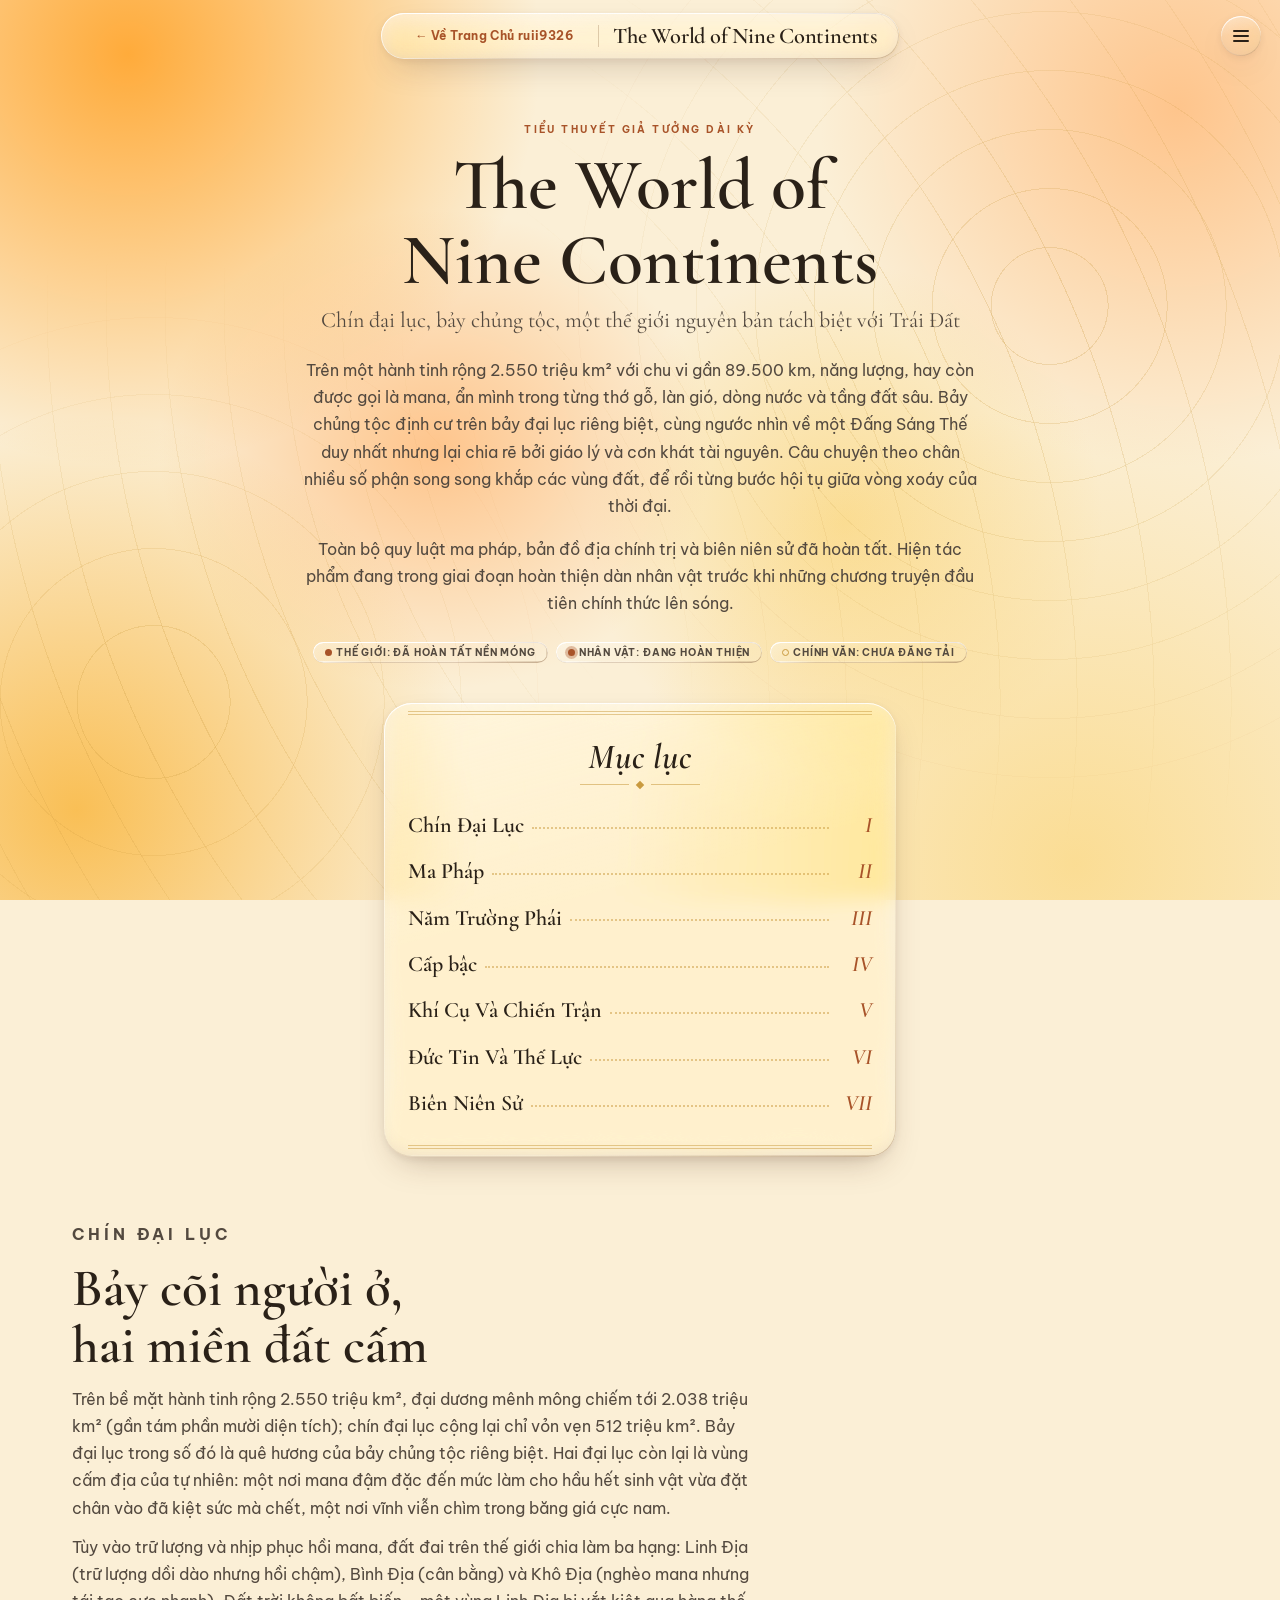
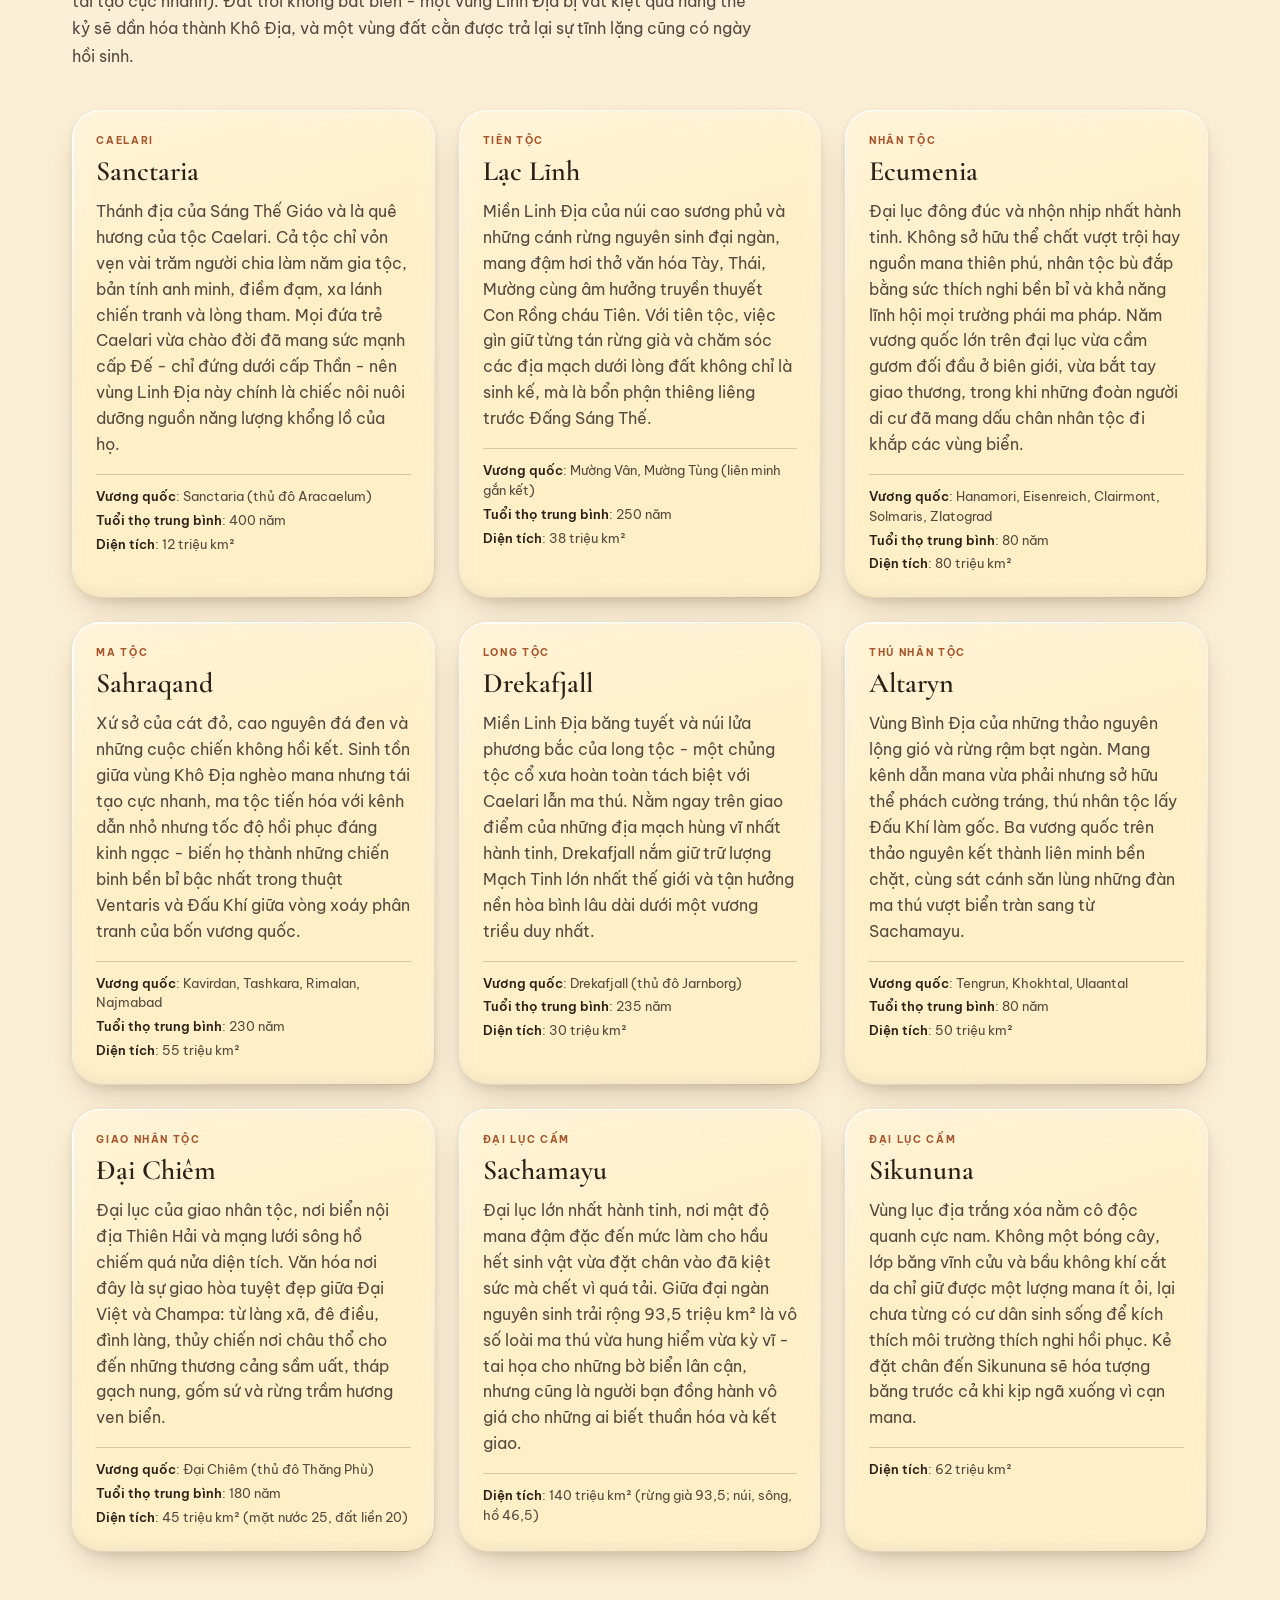
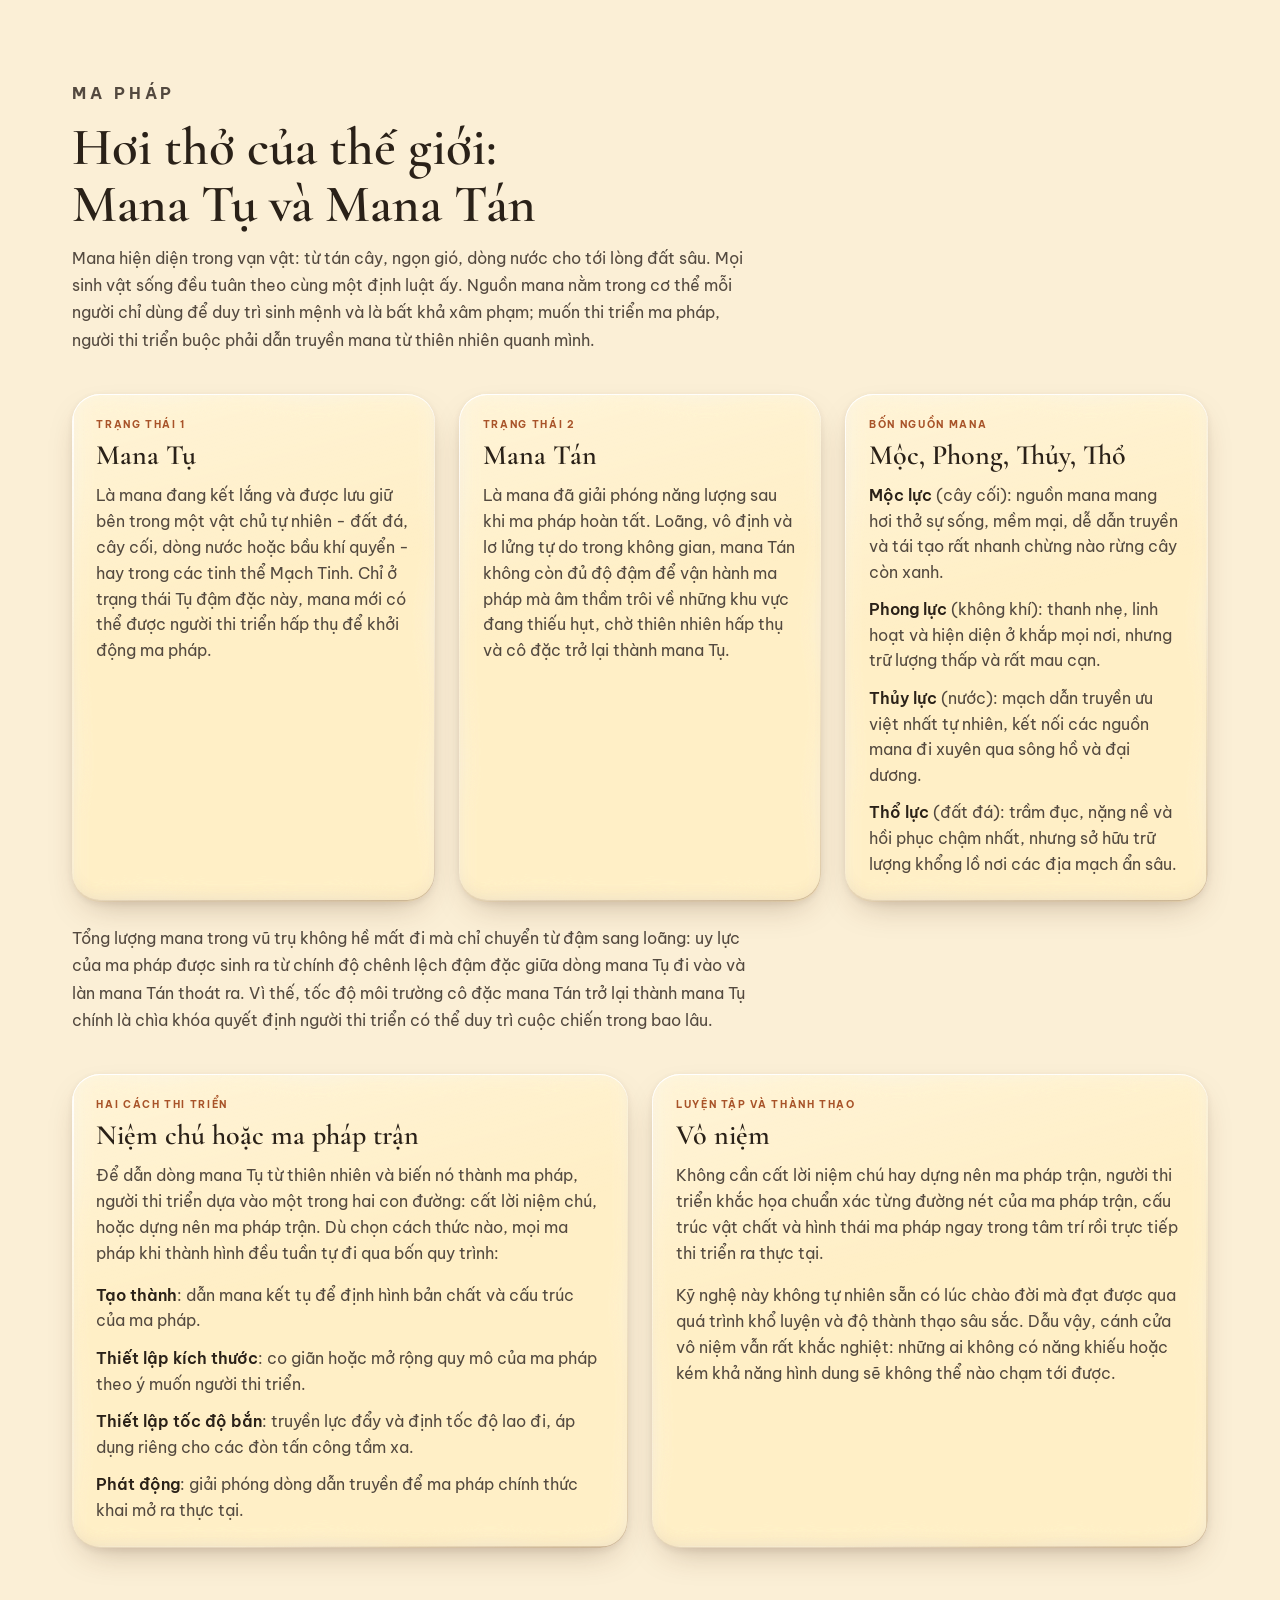
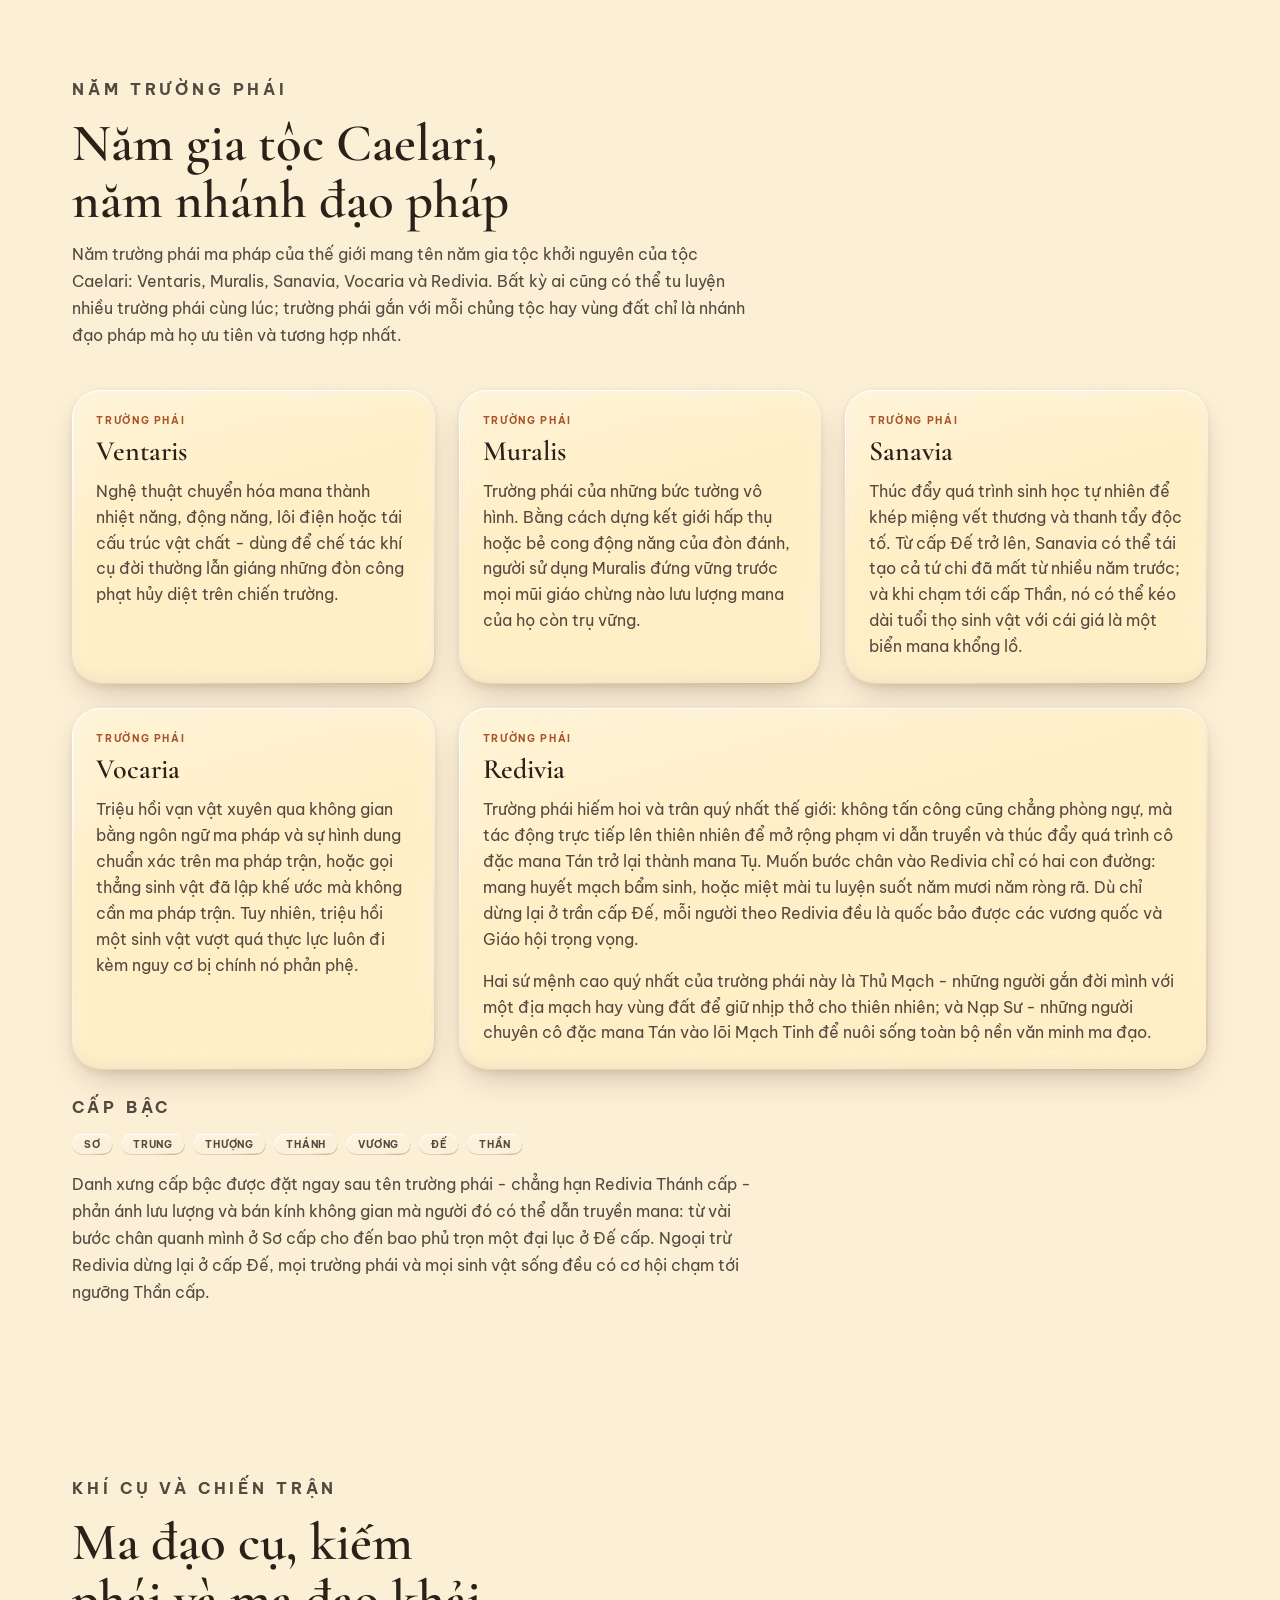
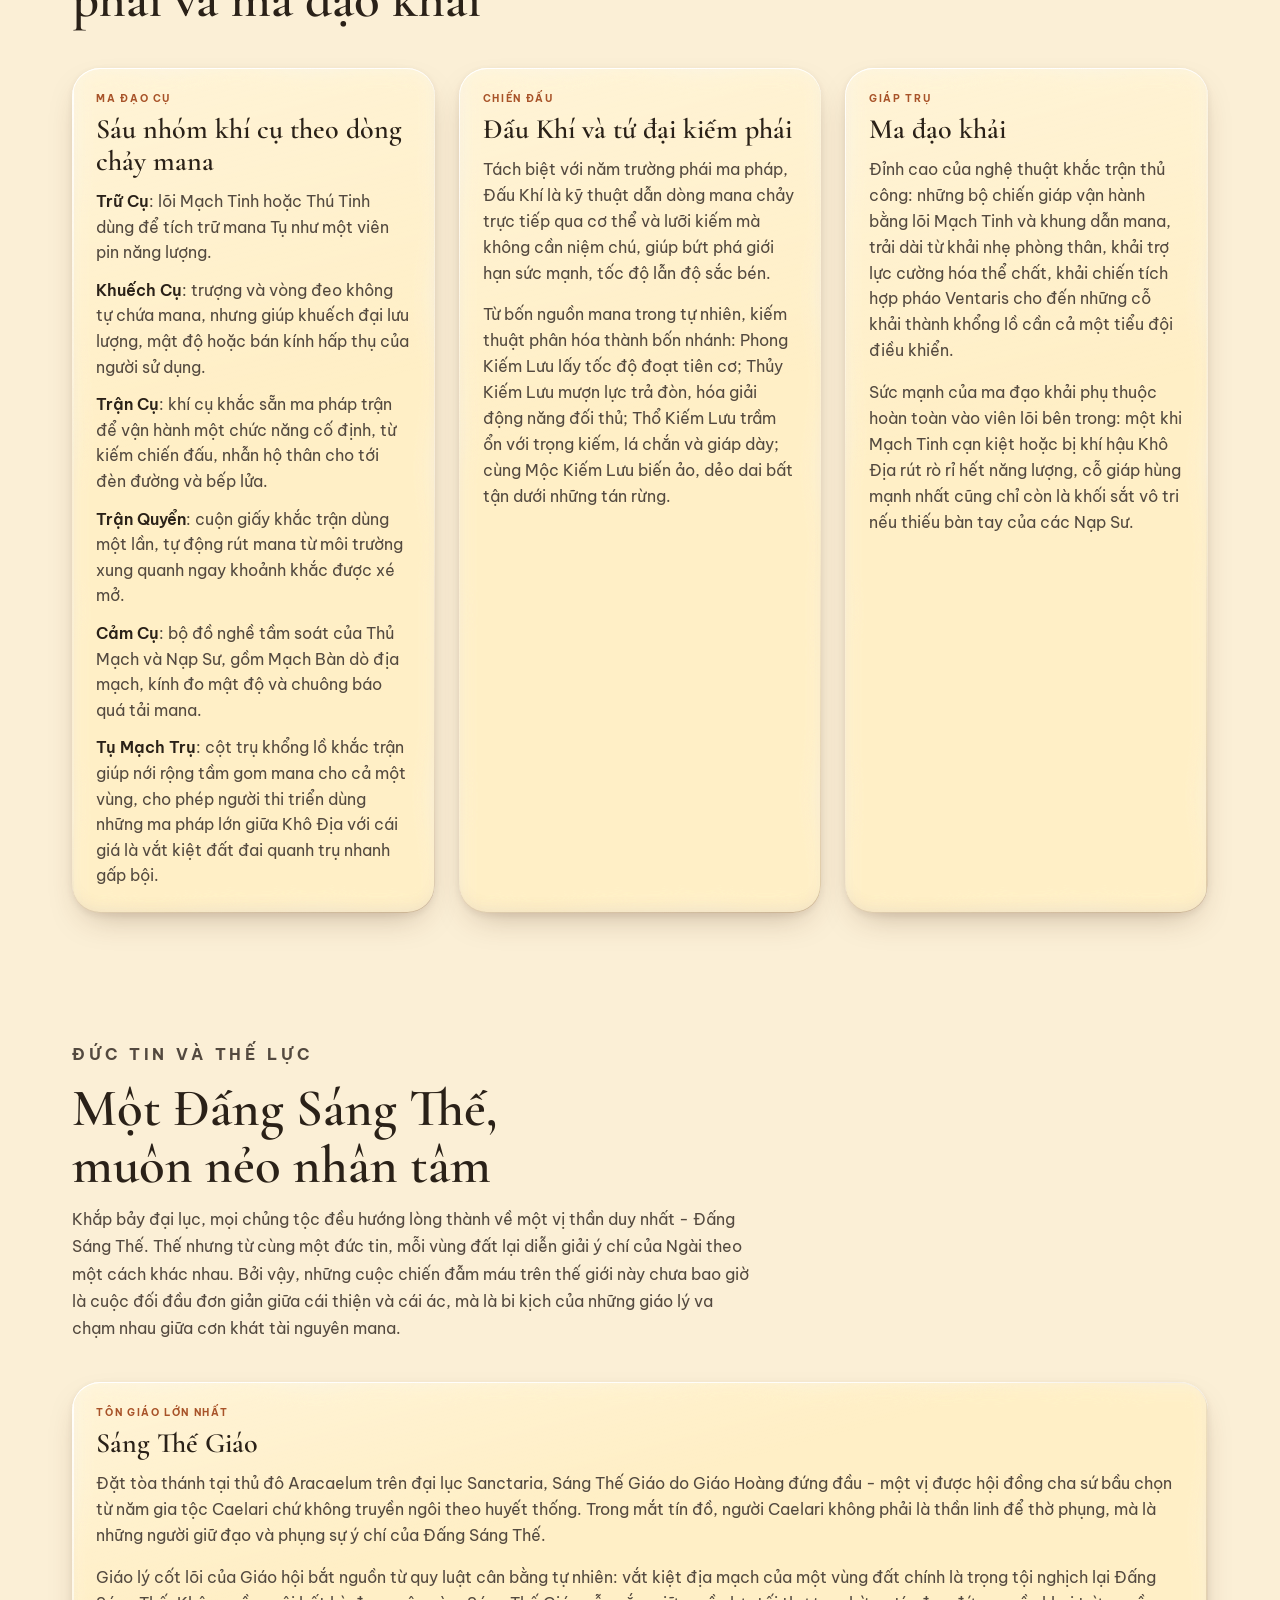
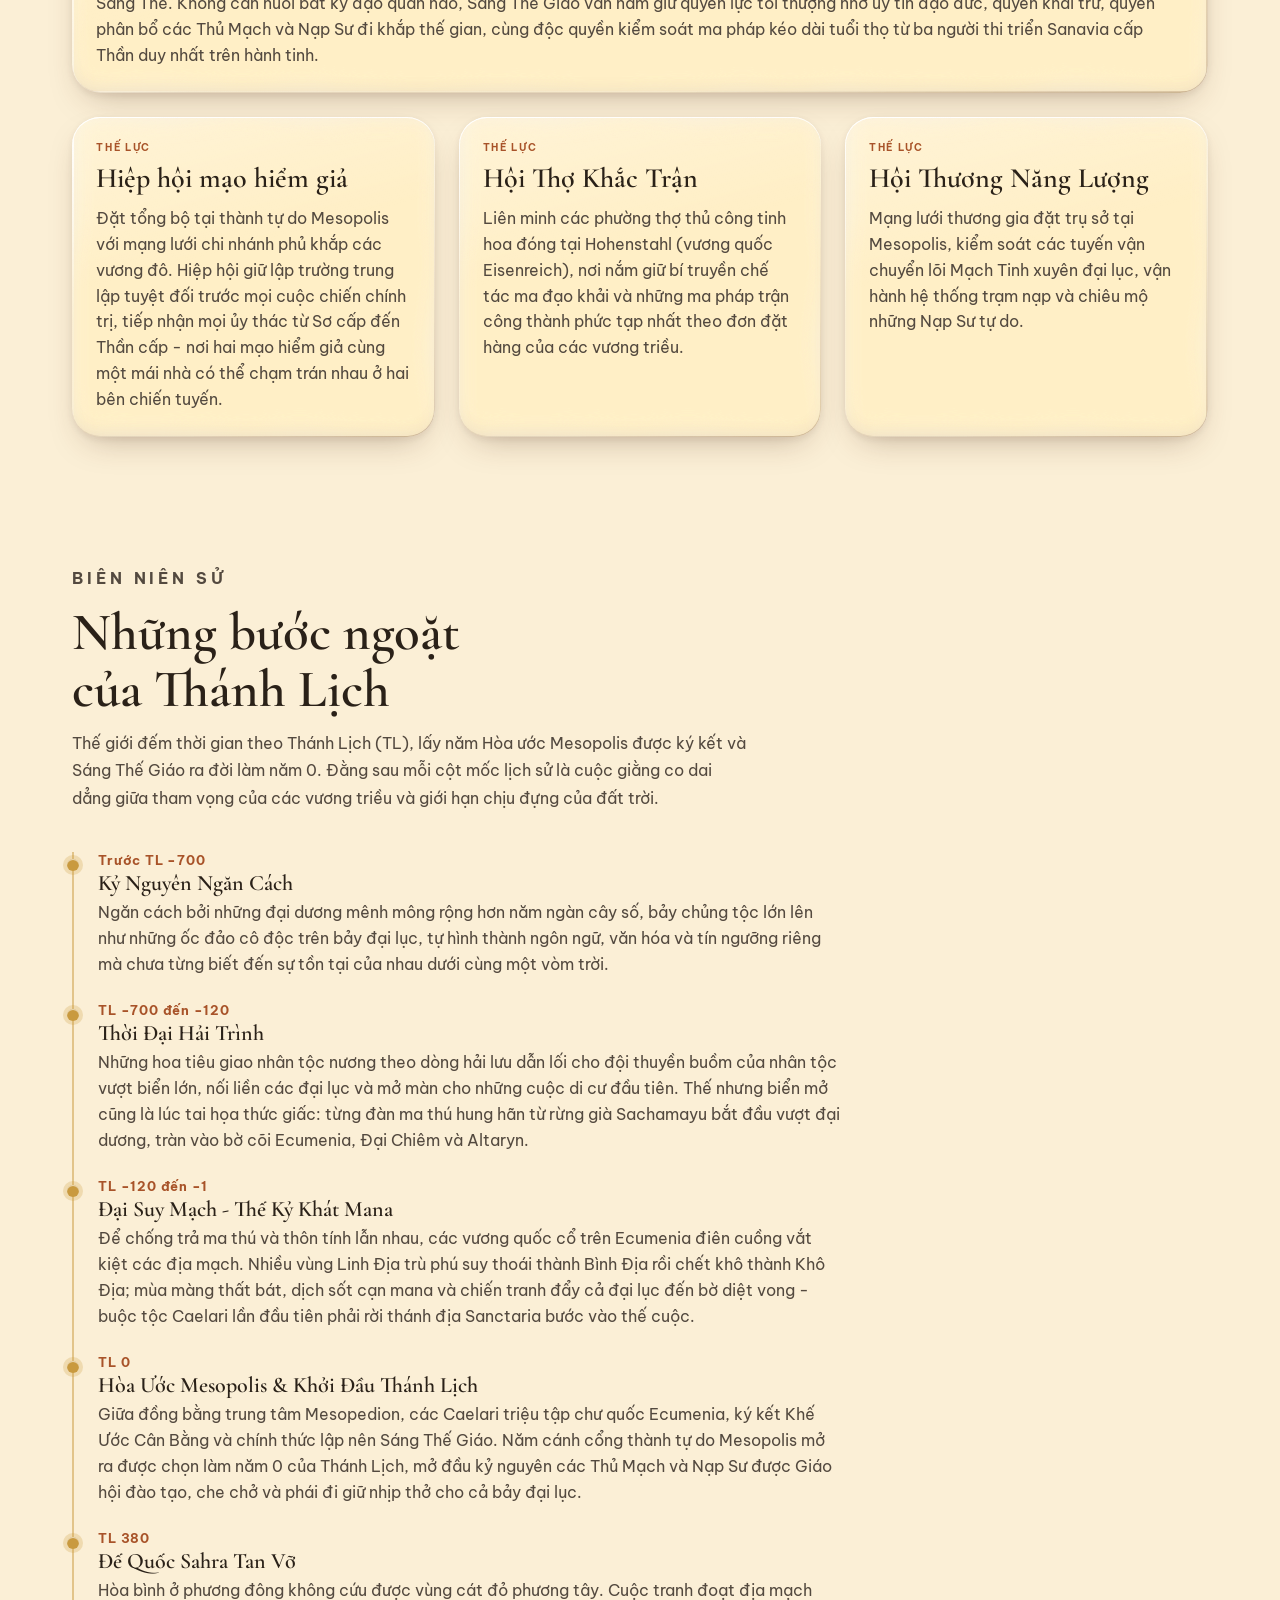
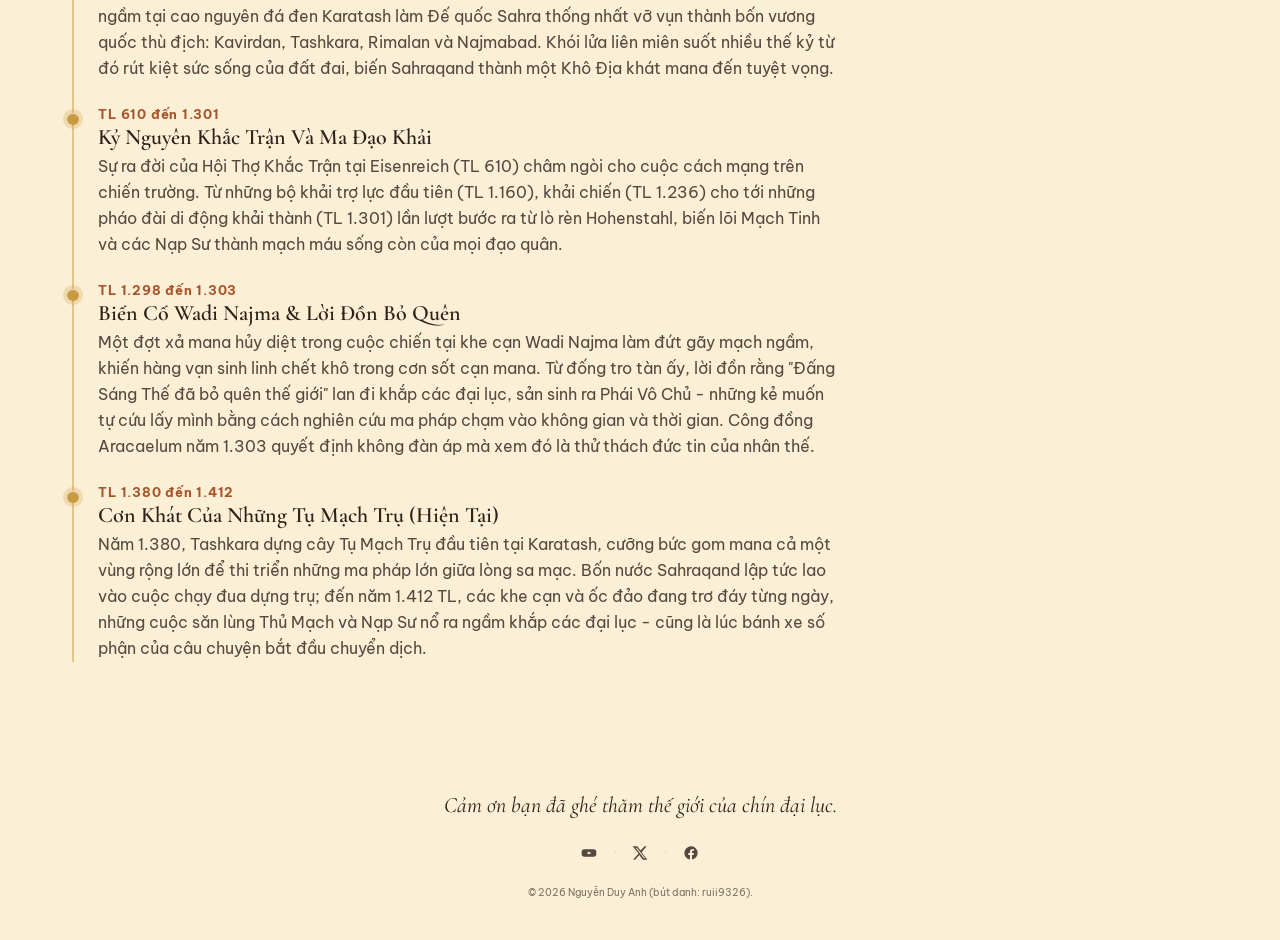
==== commit 04c96c99: "again" ====
--- a/theworldofninecontinents/index.html
+++ b/theworldofninecontinents/index.html
@@ -1,12 +1,22 @@
 <!DOCTYPE html>
 <html lang="vi">
 <head>
-<meta charset="UTF-8">
-<meta name="viewport" content="width=device-width, initial-scale=1.0, viewport-fit=cover">
+<script>
+(function () {
+  try {
+    var saved = localStorage.getItem('ruii9326-theme');
+    var theme = saved === 'dark' || saved === 'light'
+      ? saved
+      : (window.matchMedia && window.matchMedia('(prefers-color-scheme: dark)').matches ? 'dark' : 'light');
+    document.documentElement.setAttribute('data-theme', theme); document.documentElement.setAttribute('data-glass-mode', localStorage.getItem('ruii9326-glass') === 'classic' ? 'classic' : 'liquid');
+  } catch (e) {}
+})();
+</script>
 <meta charset="UTF-8">
 <meta name="viewport" content="width=device-width, initial-scale=1.0, viewport-fit=cover">
 <title>ruii9326 - The World of Nine Continents</title>
 <meta name="description" content="The World of Nine Continents - tiểu thuyết giả tưởng dài kỳ của ruii9326: chín đại lục, bảy chủng tộc, mười bảy vương quốc cùng quy luật tuần hoàn của mana Tụ và mana Tán.">
+<link rel="canonical" href="https://ruii9326.github.io/theworldofninecontinents/">
 <link rel="icon" href="../favicon.ico" sizes="48x48">
 <link rel="icon" href="../favicon.svg" type="image/svg+xml">
 <link rel="apple-touch-icon" href="../apple-touch-icon.png">
@@ -20,23 +30,709 @@
 <meta property="og:image:width" content="1200">
 <meta property="og:image:height" content="630">
 <meta name="twitter:card" content="summary_large_image">
-<link rel="canonical" href="https://ruii9326.github.io/theworldofninecontinents/">
+<link rel="stylesheet" href="https://fonts.googleapis.com/css2?family=Cormorant+Garamond:ital,wght@0,500;0,600;1,500;1,600&family=Be+Vietnam+Pro:wght@400;500;600;700&display=swap">
+<link rel="stylesheet" href="../shared/tokens.css">
+<link rel="stylesheet" href="../style/site.css">
 <style>
-html{color-scheme:light dark}body{margin:0;min-height:100vh;display:grid;place-items:center;font:16px/1.6 system-ui,-apple-system,"Segoe UI",sans-serif;background:#f6f1ea;color:#2a2118}
-@media(prefers-color-scheme:dark){body{background:#14122a;color:#eae6f5}}
-main{max-width:34rem;padding:2rem;text-align:center}a{color:inherit}
+html, body { overflow-x: clip; }
+main { display: block; position: relative; }
+
+/* ================= HERO ================= */
+.hero {
+  max-width: 880px;
+  margin: 0 auto;
+  padding: var(--space-2xl) var(--page-gutter) var(--space-xl);
+  text-align: center;
+}
+.eyebrow {
+  font-size: var(--text-xs);
+  font-weight: 700;
+  text-transform: uppercase;
+  letter-spacing: 0.24em;
+  color: var(--color-accent);
+  margin: 0 0 var(--space-sm);
+}
+h1 {
+  font-family: var(--font-display);
+  font-weight: 600;
+  font-size: var(--text-display);
+  line-height: 1.05;
+  margin: 0 0 var(--space-xs);
+  overflow-wrap: anywhere;
+  min-width: 0;
+  text-wrap: balance;
+}
+.tagline { font-family: var(--font-display); font-size: var(--text-lg); color: var(--color-ink-soft); margin: 0 0 var(--space-lg); }
+.hero-copy { font-size: var(--text-base); line-height: 1.7; color: var(--color-ink-soft); max-width: 62ch; margin: 0 auto var(--space-md); text-wrap: pretty; }
+.strip { display: flex; flex-wrap: wrap; justify-content: center; gap: var(--space-xs); margin: var(--space-lg) 0 0; }
+.mini-pill .dot { width: 7px; height: 7px; border-radius: 50%; flex: none; }
+.dot--done { background: var(--color-accent); }
+.dot--active { background: var(--color-accent); box-shadow: 0 0 0 3px var(--color-accent-border); }
+.dot--seed { background: transparent; border: 1.5px solid var(--color-accent-gold); }
+
+/* ================= SECTIONS ================= */
+.section {
+  padding: var(--space-2xl) var(--page-gutter);
+  max-width: 1180px;
+  margin: 0 auto;
+  scroll-margin-top: var(--nav-offset);
+}
+.section-head { max-width: 62ch; margin: 0 0 var(--space-xl); }
+.section-head h2 {
+  font-family: var(--font-display);
+  font-weight: 600;
+  font-size: var(--text-display-s);
+  line-height: 1.08;
+  margin: 0 0 var(--space-sm);
+  overflow-wrap: anywhere;
+  min-width: 0;
+  text-wrap: balance;
+}
+.section-head p { font-size: var(--text-base); line-height: 1.7; color: var(--color-ink-soft); margin: 0 0 var(--space-sm); text-wrap: pretty; }
+.section-head p:last-child { margin-bottom: 0; }
+
+/* ================= THẺ KÍNH ================= */
+.card-grid {
+  display: grid;
+  grid-template-columns: repeat(auto-fit, minmax(min(100%, 19rem), 1fr));
+  gap: var(--space-lg);
+  align-items: stretch;
+}
+.now-card--full { grid-column: 1 / -1; }
+@media (min-width: 64rem) { .now-card--span2 { grid-column: span 2; } }
+.card-kicker { font-size: var(--text-xs); font-weight: 700; text-transform: uppercase; letter-spacing: 0.16em; color: var(--color-accent); margin: 0 0 var(--space-xs); }
+.card-title { font-family: var(--font-display); font-weight: 600; font-size: var(--text-xl); line-height: 1.15; margin: 0 0 var(--space-sm); overflow-wrap: anywhere; min-width: 0; }
+.card-text { font-size: var(--text-base); line-height: 1.62; color: var(--color-ink-soft); margin: 0 0 var(--space-md); }
+.card-text:last-child { margin-bottom: 0; }
+.facts {
+  list-style: none;
+  margin: var(--space-md) 0 0;
+  padding: var(--space-sm) 0 0;
+  border-top: 1px solid var(--glass-rim-lo);
+  display: grid;
+  gap: var(--space-2xs);
+  font-size: var(--text-sm);
+  line-height: 1.55;
+  color: var(--color-ink-soft);
+}
+.facts strong { color: var(--color-ink); font-weight: 600; }
+.term-list { list-style: none; margin: 0; padding: 0; display: grid; gap: var(--space-sm); font-size: var(--text-base); line-height: 1.6; color: var(--color-ink-soft); }
+.term-list strong { color: var(--color-ink); font-weight: 600; }
+.block-gap { margin-top: var(--space-lg); }
+.rank-row { display: flex; flex-wrap: wrap; gap: var(--space-xs); margin: var(--space-sm) 0 var(--space-md); padding: 0; list-style: none; }
+
+/* ================= MỤC LỤC: một trang sách bằng kính ================= */
+#ranks { scroll-margin-top: var(--nav-offset); }
+#toc { scroll-margin-top: var(--nav-offset); }
+.toc { max-width: 1180px; margin: 0 auto; padding: 0 var(--page-gutter); }
+.toc-card {
+  max-width: 32rem;
+  margin: 0 auto;
+  padding: var(--space-xs) var(--space-lg);
+  border-radius: var(--radius-card);
+  background-color: var(--glass-fill-strong);
+  animation: pop-in 1s var(--spring) 0.3s backwards;
+}
+.toc-rule { display: block; height: 4px; border-top: var(--rule-hair) solid var(--color-accent-gold-border); border-bottom: var(--rule-hair) solid var(--color-accent-gold-border); }
+.toc-head { display: grid; justify-items: center; gap: var(--space-xs); padding: var(--space-lg) 0 var(--space-md); text-align: center; }
+.toc-title { font-family: var(--font-display); font-style: italic; font-weight: 600; font-size: var(--text-2xl); line-height: 1; letter-spacing: 0.01em; margin: 0; color: var(--color-ink); }
+.toc-orn { display: flex; align-items: center; gap: var(--space-xs); width: 7.5rem; color: var(--color-accent-gold); }
+.toc-orn::before, .toc-orn::after { content: ""; flex: 1; height: 1px; background: currentColor; opacity: 0.55; }
+.toc-orn i { width: 6px; height: 6px; background: currentColor; transform: rotate(45deg); }
+.toc-list { list-style: none; margin: 0; padding: 0 0 var(--space-md); }
+.toc-link {
+  display: flex;
+  align-items: baseline;
+  gap: var(--space-xs);
+  min-height: 2.9rem;
+  margin-inline: calc(var(--space-sm) * -1);
+  padding: var(--space-xs) var(--space-sm);
+  border-radius: 16px;
+  color: var(--color-ink);
+  text-decoration: none;
+  -webkit-tap-highlight-color: transparent;
+  transition: transform var(--dur-spring) var(--spring), background-color var(--dur-short) ease, box-shadow var(--dur-short) ease;
+}
+.toc-label {
+  flex: 0 1 auto;
+  min-width: 0;
+  font-family: var(--font-display);
+  font-weight: 600;
+  font-size: var(--text-lg);
+  line-height: 1.25;
+  overflow-wrap: anywhere;
+  transition: color var(--dur-short) var(--ease-out), transform var(--dur-spring) var(--spring);
+}
+.toc-dots { flex: 1 1 1rem; min-width: 1rem; position: relative; top: -0.2em; border-bottom: 2px dotted var(--color-accent-gold-border); transition: border-color var(--dur-short) var(--ease-out); }
+.toc-num { flex: none; min-width: 2.2rem; text-align: right; font-family: var(--font-display); font-style: italic; font-weight: 600; font-size: var(--text-lg); line-height: 1.25; color: var(--color-accent); }
+/* rê chuột: một mảnh kính nhô lên sau dòng mục lục */
+@media (hover: hover) {
+  .toc-link:hover { background-color: var(--glass-fill-hover); box-shadow: inset 0 1px 0 var(--glass-rim-hi), inset 0 0 0 1px var(--glass-rim-mid), 0 8px 18px -10px oklch(32% 0.06 50 / 0.35); }
+  .toc-link:hover .toc-label { color: var(--color-accent); transform: translateX(4px); }
+  .toc-link:hover .toc-dots { border-bottom-color: var(--color-accent-gold); }
+}
+.toc-link:focus-visible { outline: 2px solid var(--color-focus); outline-offset: -2px; background-color: var(--glass-fill-hover); }
+.toc-link.is-pressed { transform: scale(0.972, 0.94); background-color: var(--glass-fill-hover); transition-duration: var(--dur-press), var(--dur-short), var(--dur-short); transition-timing-function: var(--ease-out), ease, ease; }
+
+/* ================= NÚT VỀ MỤC LỤC: giọt kính nổi góc phải dưới ================= */
+.to-top {
+  position: fixed;
+  right: max(1rem, env(safe-area-inset-right));
+  bottom: max(1rem, env(safe-area-inset-bottom));
+  z-index: 30;
+  width: 52px;
+  height: 52px;
+  display: grid;
+  place-items: center;
+  padding: 0;
+  border: 0;
+  border-radius: 50%;
+  color: var(--color-accent);
+  cursor: pointer;
+  opacity: 0;
+  transform: translateY(16px) scale(0.55);
+  pointer-events: none;
+  -webkit-tap-highlight-color: transparent;
+  transition: transform var(--dur-spring) var(--spring), opacity 0.25s ease, box-shadow var(--dur-short) ease, background-color var(--dur-short) ease;
+}
+.to-top.show { opacity: 1; transform: none; pointer-events: auto; }
+.to-top svg { width: 20px; height: 20px; }
+
+/* ================= TIMELINE ================= */
+.timeline {
+  list-style: none;
+  margin: 0;
+  padding: 0 0 0 var(--space-lg);
+  border-left: 2px solid var(--color-accent-gold-border);
+  display: grid;
+  gap: var(--space-lg);
+  max-width: 70ch;
+}
+.timeline li { position: relative; }
+.timeline li::before {
+  content: "";
+  position: absolute;
+  left: calc(-1 * var(--space-lg) - 7px);
+  top: 0.45rem;
+  width: 12px;
+  height: 12px;
+  border-radius: 50%;
+  background: var(--color-accent-gold);
+  box-shadow: 0 0 0 4px oklch(71.4% 0.121 81 / 0.25), inset 0 1px 0 oklch(100% 0 0 / 0.6);
+}
+.tl-when { font-size: var(--text-sm); font-weight: 700; letter-spacing: 0.06em; color: var(--color-accent); margin: 0 0 var(--space-3xs); }
+.tl-title { font-family: var(--font-display); font-weight: 600; font-size: var(--text-lg); line-height: 1.2; margin: 0 0 var(--space-2xs); }
+.tl-text { font-size: var(--text-base); line-height: 1.62; color: var(--color-ink-soft); margin: 0; }
+
+/* ================= FOOTER ================= */
+.foot-letter { padding: var(--space-2xl) var(--page-gutter) var(--space-xl); max-width: 1180px; margin: 0 auto; display: grid; gap: var(--space-lg); text-align: center; }
+.foot-letter__close { font-family: var(--font-display); font-style: italic; font-size: var(--text-lg); line-height: 1.4; margin: 0 auto; max-width: 60ch; }
+.foot-letter__sign { font-style: normal; font-weight: 600; }
+.foot-letter__row { display: flex; flex-wrap: wrap; justify-content: center; gap: var(--space-md); align-items: center; font-size: var(--text-sm); }
+.foot-letter__row a { text-decoration: none; color: var(--color-ink-soft); display: flex; align-items: center; gap: var(--space-2xs); transition: color var(--dur-short) var(--ease-out), transform var(--dur-spring) var(--spring); }
+@media (hover: hover) { .foot-letter__row a:hover { color: var(--color-accent); transform: translateY(-3px) scale(1.12); } }
+.foot-letter__row a:focus-visible { color: var(--color-accent); outline: 2px solid var(--color-focus); outline-offset: 3px; border-radius: 4px; }
+.foot-letter__row svg { width: 16px; height: 16px; }
+.foot-letter__row .sep { color: var(--glass-rim-lo); }
+.foot-letter__copyright { text-align: center; font-size: var(--text-xs); line-height: 1.5; color: var(--color-ink-soft); opacity: 0.75; }
+
+@media (max-width: 30rem) {
+  .section { padding: var(--space-xl) var(--page-gutter); }
+  .hero { padding-top: var(--space-xl); }
+  .toc-card { padding-inline: var(--space-md); }
+}
 </style>
-<script src="../shared/route.js" data-role="router"></script>
 </head>
 <body>
-<main>
-<h1>The World of Nine Continents</h1>
-<p>Đang chuyển đến phiên bản phù hợp với trình duyệt của bạn…<br><small>Opening the version that suits your browser…</small></p>
-<p id="pick">
-<a href="/glass/theworldofninecontinents/" data-switch-to="glass">Bản Glass (Chrome, Edge, Brave…)</a><br>
-<a href="/webgl/theworldofninecontinents/" data-switch-to="webgl">Bản WebGL (Safari, Firefox, iPhone / iPad)</a>
-</p>
-<script>(function(){var k=document.getElementById('pick');k.hidden=true;setTimeout(function(){k.hidden=false;},1500);})();</script>
+
+  <a href="#" id="backLink" class="back-link-icon" data-fallback="../" aria-label="Quay lại" data-aria="world.top.backLink">
+    <svg viewBox="0 0 24 24" fill="none" stroke="currentColor" stroke-width="2" stroke-linecap="round" stroke-linejoin="round" aria-hidden="true"><path d="M19 12H5M11 18l-6-6 6-6"/></svg>
+  </a>
+
+  <div class="settings-menu" id="settingsMenu">
+    <button class="menu-toggle" type="button" id="settingsMenuToggle" aria-haspopup="true" aria-expanded="false" aria-controls="settingsPopover" aria-label="Cài đặt" data-aria="common.settings">
+      <span class="menu-toggle-bars" aria-hidden="true"><span></span><span></span><span></span></span>
+    </button>
+    <div class="settings-popover" id="settingsPopover" role="menu">
+      <div class="settings-group">
+        <p class="settings-group-label" data-i18n="common.language">Ngôn ngữ</p>
+        <div class="language-switcher" id="languageSwitcher" role="group" aria-label="Ngôn ngữ / Language">
+          <button class="lang-btn active" type="button" data-lang="vi" aria-pressed="true">VI</button>
+          <button class="lang-btn" type="button" data-lang="en" aria-pressed="false">EN</button>
+        </div>
+      </div>
+      <div class="settings-divider" role="separator"></div>
+      <div class="settings-group">
+        <p class="settings-group-label" data-i18n="common.theme">Giao diện</p>
+        <div class="theme-switcher" id="themeSwitcher" role="group" aria-label="Giao diện sáng / tối" data-aria="common.light_dark_theme">
+          <button class="theme-btn active" type="button" data-theme-choice="light" aria-pressed="true">
+            <svg viewBox="0 0 24 24" fill="none" stroke="currentColor" stroke-width="2" stroke-linecap="round" stroke-linejoin="round" aria-hidden="true"><circle cx="12" cy="12" r="4"/><path d="M12 2v2M12 20v2M4.93 4.93l1.41 1.41M17.66 17.66l1.41 1.41M2 12h2M20 12h2M4.93 19.07l1.41-1.41M17.66 6.34l1.41-1.41"/></svg>
+            <span data-i18n="common.light">Sáng</span>
+          </button>
+          <button class="theme-btn" type="button" data-theme-choice="dark" aria-pressed="false">
+            <svg viewBox="0 0 24 24" fill="none" stroke="currentColor" stroke-width="2" stroke-linecap="round" stroke-linejoin="round" aria-hidden="true"><path d="M21 12.79A9 9 0 1 1 11.21 3 7 7 0 0 0 21 12.79Z"/></svg>
+            <span data-i18n="common.dark">Tối</span>
+          </button>
+        </div>
+      </div>
+<div class="settings-divider glass-opt" role="separator"></div>
+<div class="settings-group glass-opt">
+<p class="settings-group-label" data-i18n="common.glass_effect">Hiệu ứng kính</p>
+<div class="glass-switcher" id="glassSwitcher" role="group" aria-label="Hiệu ứng kính" data-aria="common.glass_effect">
+<button class="glass-btn active" type="button" data-glass-choice="liquid" aria-pressed="true">
+<svg viewBox="0 0 24 24" fill="none" stroke="currentColor" stroke-width="2" stroke-linecap="round" stroke-linejoin="round" aria-hidden="true"><path d="M12 2.5s6 6.2 6 10.5a6 6 0 0 1-12 0C6 8.7 12 2.5 12 2.5Z"/></svg>
+<span data-i18n="common.liquid">Liquid</span>
+</button>
+<button class="glass-btn" type="button" data-glass-choice="classic" aria-pressed="false">
+<svg viewBox="0 0 24 24" fill="none" stroke="currentColor" stroke-width="2" stroke-linecap="round" stroke-linejoin="round" aria-hidden="true"><rect x="4" y="4" width="16" height="16" rx="4"/></svg>
+<span data-i18n="common.classic">Cổ điển</span>
+</button>
+</div>
+</div>
+    </div>
+  </div>
+
+  <button class="to-top" id="toTop" type="button" aria-label="Về mục lục" data-aria="world.glassSwitcher.toTop">
+    <svg viewBox="0 0 24 24" fill="none" stroke="currentColor" stroke-width="2" stroke-linecap="round" stroke-linejoin="round" aria-hidden="true"><path d="M6 15l6-6 6 6"/></svg>
+  </button>
+
+
+<main id="main">
+
+  <header class="mast">
+    <div class="mast-pill">
+      <p class="mast-line">
+        <a href="https://ruii9326.github.io/" data-i18n="world.main.a">← Về Trang Chủ ruii9326</a>
+      </p>
+      <p class="mast-name">The World of Nine Continents</p>
+    </div>
+  </header>
+
+  <section class="hero" aria-labelledby="pageTitle">
+    <p class="eyebrow reveal" style="--i:0" data-i18n="world.main.eyebrow">Tiểu thuyết giả tưởng dài kỳ</p>
+    <h1 id="pageTitle" class="reveal" style="--i:1">The World of Nine Continents</h1>
+    <p class="tagline reveal" style="--i:2" data-i18n="world.main.tagline">Chín đại lục, bảy chủng tộc, một thế giới nguyên bản tách biệt với Trái Đất</p>
+    <p class="hero-copy reveal" style="--i:3" data-i18n="world.main.hero-copy">Trên một hành tinh rộng 2.550 triệu km² với chu vi gần 89.500 km, năng lượng, hay còn được gọi là mana, ẩn mình trong từng thớ gỗ, làn gió, dòng nước và tầng đất sâu. Bảy chủng tộc định cư trên bảy đại lục riêng biệt, cùng ngước nhìn về một Đấng Sáng Thế duy nhất nhưng lại chia rẽ bởi giáo lý và cơn khát tài nguyên. Câu chuyện theo chân nhiều số phận song song khắp các vùng đất, để rồi từng bước hội tụ giữa vòng xoáy của thời đại.</p>
+    <p class="hero-copy reveal" style="--i:4" data-i18n="world.main.hero-copy_2">Toàn bộ quy luật ma pháp, bản đồ địa chính trị và biên niên sử đã hoàn tất. Hiện tác phẩm đang trong giai đoạn hoàn thiện dàn nhân vật trước khi những chương truyện đầu tiên chính thức lên sóng.</p>
+    <div class="strip reveal" style="--i:5" role="list" aria-label="Trạng thái" data-aria="world.main.strip">
+      <span class="mini-pill" role="listitem"><span class="dot dot--done" aria-hidden="true"></span><span data-i18n="world.main.span">Thế giới: Đã Hoàn Tất Nền Móng</span></span>
+      <span class="mini-pill" role="listitem"><span class="dot dot--active" aria-hidden="true"></span><span data-i18n="world.main.span_2">Nhân vật: Đang Hoàn Thiện</span></span>
+      <span class="mini-pill" role="listitem"><span class="dot dot--seed" aria-hidden="true"></span><span data-i18n="world.main.span_3">Chính văn: Chưa Đăng Tải</span></span>
+    </div>
+  </section>
+
+  <nav class="toc" id="toc" aria-label="Mục lục" data-aria="world.toc.toc">
+    <div class="toc-card">
+      <span class="toc-rule" aria-hidden="true"></span>
+      <div class="toc-head">
+        <h2 class="toc-title" data-i18n="world.toc.toc">Mục lục</h2>
+        <span class="toc-orn" aria-hidden="true"><i></i></span>
+      </div>
+      <ol class="toc-list">
+        <li>
+          <a class="toc-link" href="#continents">
+            <span class="toc-label" data-i18n="world.toc.toc-label">Chín Đại Lục</span>
+            <span class="toc-dots" aria-hidden="true"></span>
+            <span class="toc-num" aria-hidden="true">I</span>
+          </a>
+        </li>
+        <li>
+          <a class="toc-link" href="#magic">
+            <span class="toc-label" data-i18n="world.toc.toc-label_2">Ma Pháp</span>
+            <span class="toc-dots" aria-hidden="true"></span>
+            <span class="toc-num" aria-hidden="true">II</span>
+          </a>
+        </li>
+        <li>
+          <a class="toc-link" href="#schools">
+            <span class="toc-label" data-i18n="world.toc.toc-label_3">Năm Trường Phái</span>
+            <span class="toc-dots" aria-hidden="true"></span>
+            <span class="toc-num" aria-hidden="true">III</span>
+          </a>
+        </li>
+        <li>
+          <a class="toc-link" href="#ranks">
+            <span class="toc-label" data-i18n="world.toc.toc-label_4">Cấp bậc</span>
+            <span class="toc-dots" aria-hidden="true"></span>
+            <span class="toc-num" aria-hidden="true">IV</span>
+          </a>
+        </li>
+        <li>
+          <a class="toc-link" href="#tools">
+            <span class="toc-label" data-i18n="world.toc.toc-label_5">Khí Cụ Và Chiến Trận</span>
+            <span class="toc-dots" aria-hidden="true"></span>
+            <span class="toc-num" aria-hidden="true">V</span>
+          </a>
+        </li>
+        <li>
+          <a class="toc-link" href="#faith">
+            <span class="toc-label" data-i18n="world.toc.toc-label_6">Đức Tin Và Thế Lực</span>
+            <span class="toc-dots" aria-hidden="true"></span>
+            <span class="toc-num" aria-hidden="true">VI</span>
+          </a>
+        </li>
+        <li>
+          <a class="toc-link" href="#history">
+            <span class="toc-label" data-i18n="world.toc.toc-label_7">Biên Niên Sử</span>
+            <span class="toc-dots" aria-hidden="true"></span>
+            <span class="toc-num" aria-hidden="true">VII</span>
+          </a>
+        </li>
+      </ol>
+      <span class="toc-rule" aria-hidden="true"></span>
+    </div>
+  </nav>
+
+  <section class="section" id="continents" aria-labelledby="continentsHeading">
+    <div class="section-head">
+      <p class="eyebrow" data-i18n="world.toc.toc-label">Chín Đại Lục</p>
+      <h2 id="continentsHeading" data-i18n="world.continents.continentsHeading">Bảy cõi người ở, hai miền đất cấm</h2>
+      <p data-i18n="world.continents.p">Trên bề mặt hành tinh rộng 2.550 triệu km², đại dương mênh mông chiếm tới 2.038 triệu km² (gần tám phần mười diện tích); chín đại lục cộng lại chỉ vỏn vẹn 512 triệu km². Bảy đại lục trong số đó là quê hương của bảy chủng tộc riêng biệt. Hai đại lục còn lại là vùng cấm địa của tự nhiên: một nơi mana đậm đặc đến mức làm cho hầu hết sinh vật vừa đặt chân vào đã kiệt sức mà chết, một nơi vĩnh viễn chìm trong băng giá cực nam.</p>
+      <p data-i18n="world.continents.p_2">Tùy vào trữ lượng và nhịp phục hồi mana, đất đai trên thế giới chia làm ba hạng: Linh Địa (trữ lượng dồi dào nhưng hồi chậm), Bình Địa (cân bằng) và Khô Địa (nghèo mana nhưng tái tạo cực nhanh). Đất trời không bất biến - một vùng Linh Địa bị vắt kiệt qua hàng thế kỷ sẽ dần hóa thành Khô Địa, và một vùng đất cằn được trả lại sự tĩnh lặng cũng có ngày hồi sinh.</p>
+    </div>
+    <div class="card-grid">
+      <article class="now-card">
+        <p class="card-kicker" data-i18n="world.continents.card-kicker">Caelari</p>
+        <h3 class="card-title">Sanctaria</h3>
+        <p class="card-text" data-i18n="world.continents.card-text">Thánh địa của Sáng Thế Giáo và là quê hương của tộc Caelari. Cả tộc chỉ vỏn vẹn vài trăm người chia làm năm gia tộc, bản tính anh minh, điềm đạm, xa lánh chiến tranh và lòng tham. Mọi đứa trẻ Caelari vừa chào đời đã mang sức mạnh cấp Đế - chỉ đứng dưới cấp Thần - nên vùng Linh Địa này chính là chiếc nôi nuôi dưỡng nguồn năng lượng khổng lồ của họ.</p>
+        <ul class="facts"><li><strong data-i18n="world.continents.strong">Vương quốc</strong>: <span data-i18n="world.continents.span">Sanctaria (thủ đô Aracaelum)</span></li><li><strong data-i18n="world.continents.strong_2">Tuổi thọ trung bình</strong>: <span data-i18n="world.continents.span_2">400 năm</span></li><li><strong data-i18n="world.continents.strong_3">Diện tích</strong>: <span data-i18n="world.continents.span_3">12 triệu km²</span></li></ul>
+      </article>
+      <article class="now-card">
+        <p class="card-kicker" data-i18n="world.continents.card-kicker_2">Tiên tộc</p>
+        <h3 class="card-title" data-i18n="world.continents.card-title">Lạc Lĩnh</h3>
+        <p class="card-text" data-i18n="world.continents.card-text_2">Miền Linh Địa của núi cao sương phủ và những cánh rừng nguyên sinh đại ngàn, mang đậm hơi thở văn hóa Tày, Thái, Mường cùng âm hưởng truyền thuyết Con Rồng cháu Tiên. Với tiên tộc, việc gìn giữ từng tán rừng già và chăm sóc các địa mạch dưới lòng đất không chỉ là sinh kế, mà là bổn phận thiêng liêng trước Đấng Sáng Thế.</p>
+        <ul class="facts"><li><strong data-i18n="world.continents.strong">Vương quốc</strong>: <span data-i18n="world.continents.span_4">Mường Vân, Mường Tùng (liên minh gắn kết)</span></li><li><strong data-i18n="world.continents.strong_2">Tuổi thọ trung bình</strong>: <span data-i18n="world.continents.span_5">250 năm</span></li><li><strong data-i18n="world.continents.strong_3">Diện tích</strong>: <span data-i18n="world.continents.span_6">38 triệu km²</span></li></ul>
+      </article>
+      <article class="now-card">
+        <p class="card-kicker" data-i18n="world.continents.card-kicker_3">Nhân tộc</p>
+        <h3 class="card-title">Ecumenia</h3>
+        <p class="card-text" data-i18n="world.continents.card-text_3">Đại lục đông đúc và nhộn nhịp nhất hành tinh. Không sở hữu thể chất vượt trội hay nguồn mana thiên phú, nhân tộc bù đắp bằng sức thích nghi bền bỉ và khả năng lĩnh hội mọi trường phái ma pháp. Năm vương quốc lớn trên đại lục vừa cầm gươm đối đầu ở biên giới, vừa bắt tay giao thương, trong khi những đoàn người di cư đã mang dấu chân nhân tộc đi khắp các vùng biển.</p>
+        <ul class="facts"><li><strong data-i18n="world.continents.strong">Vương quốc</strong>: <span data-i18n="world.continents.span_7">Hanamori, Eisenreich, Clairmont, Solmaris, Zlatograd</span></li><li><strong data-i18n="world.continents.strong_2">Tuổi thọ trung bình</strong>: <span data-i18n="world.continents.span_8">80 năm</span></li><li><strong data-i18n="world.continents.strong_3">Diện tích</strong>: <span data-i18n="world.continents.span_9">80 triệu km²</span></li></ul>
+      </article>
+      <article class="now-card">
+        <p class="card-kicker" data-i18n="world.continents.card-kicker_4">Ma tộc</p>
+        <h3 class="card-title">Sahraqand</h3>
+        <p class="card-text" data-i18n="world.continents.card-text_4">Xứ sở của cát đỏ, cao nguyên đá đen và những cuộc chiến không hồi kết. Sinh tồn giữa vùng Khô Địa nghèo mana nhưng tái tạo cực nhanh, ma tộc tiến hóa với kênh dẫn nhỏ nhưng tốc độ hồi phục đáng kinh ngạc - biến họ thành những chiến binh bền bỉ bậc nhất trong thuật Ventaris và Đấu Khí giữa vòng xoáy phân tranh của bốn vương quốc.</p>
+        <ul class="facts"><li><strong data-i18n="world.continents.strong">Vương quốc</strong>: <span data-i18n="world.continents.span_10">Kavirdan, Tashkara, Rimalan, Najmabad</span></li><li><strong data-i18n="world.continents.strong_2">Tuổi thọ trung bình</strong>: <span data-i18n="world.continents.span_11">230 năm</span></li><li><strong data-i18n="world.continents.strong_3">Diện tích</strong>: <span data-i18n="world.continents.span_12">55 triệu km²</span></li></ul>
+      </article>
+      <article class="now-card">
+        <p class="card-kicker" data-i18n="world.continents.card-kicker_5">Long tộc</p>
+        <h3 class="card-title">Drekafjall</h3>
+        <p class="card-text" data-i18n="world.continents.card-text_5">Miền Linh Địa băng tuyết và núi lửa phương bắc của long tộc - một chủng tộc cổ xưa hoàn toàn tách biệt với Caelari lẫn ma thú. Nằm ngay trên giao điểm của những địa mạch hùng vĩ nhất hành tinh, Drekafjall nắm giữ trữ lượng Mạch Tinh lớn nhất thế giới và tận hưởng nền hòa bình lâu dài dưới một vương triều duy nhất.</p>
+        <ul class="facts"><li><strong data-i18n="world.continents.strong">Vương quốc</strong>: <span data-i18n="world.continents.span_13">Drekafjall (thủ đô Jarnborg)</span></li><li><strong data-i18n="world.continents.strong_2">Tuổi thọ trung bình</strong>: <span data-i18n="world.continents.span_14">235 năm</span></li><li><strong data-i18n="world.continents.strong_3">Diện tích</strong>: <span data-i18n="world.continents.span_15">30 triệu km²</span></li></ul>
+      </article>
+      <article class="now-card">
+        <p class="card-kicker" data-i18n="world.continents.card-kicker_6">Thú nhân tộc</p>
+        <h3 class="card-title">Altaryn</h3>
+        <p class="card-text" data-i18n="world.continents.card-text_6">Vùng Bình Địa của những thảo nguyên lộng gió và rừng rậm bạt ngàn. Mang kênh dẫn mana vừa phải nhưng sở hữu thể phách cường tráng, thú nhân tộc lấy Đấu Khí làm gốc. Ba vương quốc trên thảo nguyên kết thành liên minh bền chặt, cùng sát cánh săn lùng những đàn ma thú vượt biển tràn sang từ Sachamayu.</p>
+        <ul class="facts"><li><strong data-i18n="world.continents.strong">Vương quốc</strong>: <span data-i18n="world.continents.span_16">Tengrun, Khokhtal, Ulaantal</span></li><li><strong data-i18n="world.continents.strong_2">Tuổi thọ trung bình</strong>: <span data-i18n="world.continents.span_8">80 năm</span></li><li><strong data-i18n="world.continents.strong_3">Diện tích</strong>: <span data-i18n="world.continents.span_17">50 triệu km²</span></li></ul>
+      </article>
+      <article class="now-card">
+        <p class="card-kicker" data-i18n="world.continents.card-kicker_7">Giao nhân tộc</p>
+        <h3 class="card-title" data-i18n="world.continents.card-title_2">Đại Chiêm</h3>
+        <p class="card-text" data-i18n="world.continents.card-text_7">Đại lục của giao nhân tộc, nơi biển nội địa Thiên Hải và mạng lưới sông hồ chiếm quá nửa diện tích. Văn hóa nơi đây là sự giao hòa tuyệt đẹp giữa Đại Việt và Champa: từ làng xã, đê điều, đình làng, thủy chiến nơi châu thổ cho đến những thương cảng sầm uất, tháp gạch nung, gốm sứ và rừng trầm hương ven biển.</p>
+        <ul class="facts"><li><strong data-i18n="world.continents.strong">Vương quốc</strong>: <span data-i18n="world.continents.span_18">Đại Chiêm (thủ đô Thăng Phù)</span></li><li><strong data-i18n="world.continents.strong_2">Tuổi thọ trung bình</strong>: <span data-i18n="world.continents.span_19">180 năm</span></li><li><strong data-i18n="world.continents.strong_3">Diện tích</strong>: <span data-i18n="world.continents.span_20">45 triệu km² (mặt nước 25, đất liền 20)</span></li></ul>
+      </article>
+      <article class="now-card">
+        <p class="card-kicker" data-i18n="world.continents.card-kicker_8">Đại lục cấm</p>
+        <h3 class="card-title">Sachamayu</h3>
+        <p class="card-text" data-i18n="world.continents.card-text_8">Đại lục lớn nhất hành tinh, nơi mật độ mana đậm đặc đến mức làm cho hầu hết sinh vật vừa đặt chân vào đã kiệt sức mà chết vì quá tải. Giữa đại ngàn nguyên sinh trải rộng 93,5 triệu km² là vô số loài ma thú vừa hung hiểm vừa kỳ vĩ - tai họa cho những bờ biển lân cận, nhưng cũng là người bạn đồng hành vô giá cho những ai biết thuần hóa và kết giao.</p>
+        <ul class="facts"><li><strong data-i18n="world.continents.strong_3">Diện tích</strong>: <span data-i18n="world.continents.span_21">140 triệu km² (rừng già 93,5; núi, sông, hồ 46,5)</span></li></ul>
+      </article>
+      <article class="now-card">
+        <p class="card-kicker" data-i18n="world.continents.card-kicker_8">Đại lục cấm</p>
+        <h3 class="card-title">Sikununa</h3>
+        <p class="card-text" data-i18n="world.continents.card-text_9">Vùng lục địa trắng xóa nằm cô độc quanh cực nam. Không một bóng cây, lớp băng vĩnh cửu và bầu không khí cắt da chỉ giữ được một lượng mana ít ỏi, lại chưa từng có cư dân sinh sống để kích thích môi trường thích nghi hồi phục. Kẻ đặt chân đến Sikununa sẽ hóa tượng băng trước cả khi kịp ngã xuống vì cạn mana.</p>
+        <ul class="facts"><li><strong data-i18n="world.continents.strong_3">Diện tích</strong>: <span data-i18n="world.continents.span_22">62 triệu km²</span></li></ul>
+      </article>
+    </div>
+  </section>
+
+  <section class="section" id="magic" aria-labelledby="magicHeading">
+    <div class="section-head">
+      <p class="eyebrow" data-i18n="world.toc.toc-label_2">Ma Pháp</p>
+      <h2 id="magicHeading" data-i18n="world.magic.magicHeading">Hơi thở của thế giới: Mana Tụ và Mana Tán</h2>
+      <p data-i18n="world.magic.p">Mana hiện diện trong vạn vật: từ tán cây, ngọn gió, dòng nước cho tới lòng đất sâu. Mọi sinh vật sống đều tuân theo cùng một định luật ấy. Nguồn mana nằm trong cơ thể mỗi người chỉ dùng để duy trì sinh mệnh và là bất khả xâm phạm; muốn thi triển ma pháp, người thi triển buộc phải dẫn truyền mana từ thiên nhiên quanh mình.</p>
+    </div>
+    <div class="card-grid">
+      <article class="now-card">
+        <p class="card-kicker" data-i18n="world.magic.card-kicker">Trạng thái 1</p>
+        <h3 class="card-title" data-i18n="world.magic.card-title">Mana Tụ</h3>
+        <p class="card-text" data-i18n="world.magic.card-text">Là mana đang kết lắng và được lưu giữ bên trong một vật chủ tự nhiên - đất đá, cây cối, dòng nước hoặc bầu khí quyển - hay trong các tinh thể Mạch Tinh. Chỉ ở trạng thái Tụ đậm đặc này, mana mới có thể được người thi triển hấp thụ để khởi động ma pháp.</p>
+      </article>
+      <article class="now-card">
+        <p class="card-kicker" data-i18n="world.magic.card-kicker_2">Trạng thái 2</p>
+        <h3 class="card-title" data-i18n="world.magic.card-title_2">Mana Tán</h3>
+        <p class="card-text" data-i18n="world.magic.card-text_2">Là mana đã giải phóng năng lượng sau khi ma pháp hoàn tất. Loãng, vô định và lơ lửng tự do trong không gian, mana Tán không còn đủ độ đậm để vận hành ma pháp mà âm thầm trôi về những khu vực đang thiếu hụt, chờ thiên nhiên hấp thụ và cô đặc trở lại thành mana Tụ.</p>
+      </article>
+      <article class="now-card">
+        <p class="card-kicker" data-i18n="world.magic.card-kicker_3">Bốn nguồn mana</p>
+        <h3 class="card-title" data-i18n="world.magic.card-title_3">Mộc, Phong, Thủy, Thổ</h3>
+        <ul class="term-list">
+          <li><span data-i18n="world.magic.span"><strong>Mộc lực</strong> (cây cối): nguồn mana mang hơi thở sự sống, mềm mại, dễ dẫn truyền và tái tạo rất nhanh chừng nào rừng cây còn xanh.</span></li>
+          <li><span data-i18n="world.magic.span_2"><strong>Phong lực</strong> (không khí): thanh nhẹ, linh hoạt và hiện diện ở khắp mọi nơi, nhưng trữ lượng thấp và rất mau cạn.</span></li>
+          <li><span data-i18n="world.magic.span_3"><strong>Thủy lực</strong> (nước): mạch dẫn truyền ưu việt nhất tự nhiên, kết nối các nguồn mana đi xuyên qua sông hồ và đại dương.</span></li>
+          <li><span data-i18n="world.magic.span_4"><strong>Thổ lực</strong> (đất đá): trầm đục, nặng nề và hồi phục chậm nhất, nhưng sở hữu trữ lượng khổng lồ nơi các địa mạch ẩn sâu.</span></li>
+        </ul>
+      </article>
+    </div>
+    <div class="section-head block-gap">
+      <p data-i18n="world.magic.p_2">Tổng lượng mana trong vũ trụ không hề mất đi mà chỉ chuyển từ đậm sang loãng: uy lực của ma pháp được sinh ra từ chính độ chênh lệch đậm đặc giữa dòng mana Tụ đi vào và làn mana Tán thoát ra. Vì thế, tốc độ môi trường cô đặc mana Tán trở lại thành mana Tụ chính là chìa khóa quyết định người thi triển có thể duy trì cuộc chiến trong bao lâu.</p>
+    </div>
+    <div class="card-grid block-gap">
+      <article class="now-card">
+        <p class="card-kicker" data-i18n="world.magic.card-kicker_4">Hai cách thi triển</p>
+        <h3 class="card-title" data-i18n="world.magic.card-title_4">Niệm chú hoặc ma pháp trận</h3>
+        <p class="card-text" data-i18n="world.magic.card-text_3">Để dẫn dòng mana Tụ từ thiên nhiên và biến nó thành ma pháp, người thi triển dựa vào một trong hai con đường: cất lời niệm chú, hoặc dựng nên ma pháp trận. Dù chọn cách thức nào, mọi ma pháp khi thành hình đều tuần tự đi qua bốn quy trình:</p>
+        <ul class="term-list">
+          <li><span data-i18n="world.magic.span_5"><strong>Tạo thành</strong>: dẫn mana kết tụ để định hình bản chất và cấu trúc của ma pháp.</span></li>
+          <li><span data-i18n="world.magic.span_6"><strong>Thiết lập kích thước</strong>: co giãn hoặc mở rộng quy mô của ma pháp theo ý muốn người thi triển.</span></li>
+          <li><span data-i18n="world.magic.span_7"><strong>Thiết lập tốc độ bắn</strong>: truyền lực đẩy và định tốc độ lao đi, áp dụng riêng cho các đòn tấn công tầm xa.</span></li>
+          <li><span data-i18n="world.magic.span_8"><strong>Phát động</strong>: giải phóng dòng dẫn truyền để ma pháp chính thức khai mở ra thực tại.</span></li>
+        </ul>
+      </article>
+      <article class="now-card">
+        <p class="card-kicker" data-i18n="world.magic.card-kicker_5">Luyện tập và thành thạo</p>
+        <h3 class="card-title" data-i18n="world.magic.card-title_5">Vô niệm</h3>
+        <p class="card-text" data-i18n="world.magic.card-text_4">Không cần cất lời niệm chú hay dựng nên ma pháp trận, người thi triển khắc họa chuẩn xác từng đường nét của ma pháp trận, cấu trúc vật chất và hình thái ma pháp ngay trong tâm trí rồi trực tiếp thi triển ra thực tại.</p>
+        <p class="card-text" data-i18n="world.magic.card-text_5">Kỹ nghệ này không tự nhiên sẵn có lúc chào đời mà đạt được qua quá trình khổ luyện và độ thành thạo sâu sắc. Dẫu vậy, cánh cửa vô niệm vẫn rất khắc nghiệt: những ai không có năng khiếu hoặc kém khả năng hình dung sẽ không thể nào chạm tới được.</p>
+      </article>
+    </div>
+
+  </section>
+
+  <section class="section" id="schools" aria-labelledby="schoolsHeading">
+    <div class="section-head">
+      <p class="eyebrow" data-i18n="world.toc.toc-label_3">Năm Trường Phái</p>
+      <h2 id="schoolsHeading" data-i18n="world.schools.schoolsHeading">Năm gia tộc Caelari, năm nhánh đạo pháp</h2>
+      <p data-i18n="world.schools.p">Năm trường phái ma pháp của thế giới mang tên năm gia tộc khởi nguyên của tộc Caelari: Ventaris, Muralis, Sanavia, Vocaria và Redivia. Bất kỳ ai cũng có thể tu luyện nhiều trường phái cùng lúc; trường phái gắn với mỗi chủng tộc hay vùng đất chỉ là nhánh đạo pháp mà họ ưu tiên và tương hợp nhất.</p>
+    </div>
+    <div class="card-grid">
+      <article class="now-card">
+        <p class="card-kicker" data-i18n="world.schools.card-kicker">Trường phái</p>
+        <h3 class="card-title">Ventaris</h3>
+        <p class="card-text" data-i18n="world.schools.card-text">Nghệ thuật chuyển hóa mana thành nhiệt năng, động năng, lôi điện hoặc tái cấu trúc vật chất - dùng để chế tác khí cụ đời thường lẫn giáng những đòn công phạt hủy diệt trên chiến trường.</p>
+      </article>
+      <article class="now-card">
+        <p class="card-kicker" data-i18n="world.schools.card-kicker">Trường phái</p>
+        <h3 class="card-title">Muralis</h3>
+        <p class="card-text" data-i18n="world.schools.card-text_2">Trường phái của những bức tường vô hình. Bằng cách dựng kết giới hấp thụ hoặc bẻ cong động năng của đòn đánh, người sử dụng Muralis đứng vững trước mọi mũi giáo chừng nào lưu lượng mana của họ còn trụ vững.</p>
+      </article>
+      <article class="now-card">
+        <p class="card-kicker" data-i18n="world.schools.card-kicker">Trường phái</p>
+        <h3 class="card-title">Sanavia</h3>
+        <p class="card-text" data-i18n="world.schools.card-text_3">Thúc đẩy quá trình sinh học tự nhiên để khép miệng vết thương và thanh tẩy độc tố. Từ cấp Đế trở lên, Sanavia có thể tái tạo cả tứ chi đã mất từ nhiều năm trước; và khi chạm tới cấp Thần, nó có thể kéo dài tuổi thọ sinh vật với cái giá là một biển mana khổng lồ.</p>
+      </article>
+      <article class="now-card">
+        <p class="card-kicker" data-i18n="world.schools.card-kicker">Trường phái</p>
+        <h3 class="card-title">Vocaria</h3>
+        <p class="card-text" data-i18n="world.schools.card-text_4">Triệu hồi vạn vật xuyên qua không gian bằng ngôn ngữ ma pháp và sự hình dung chuẩn xác trên ma pháp trận, hoặc gọi thẳng sinh vật đã lập khế ước mà không cần ma pháp trận. Tuy nhiên, triệu hồi một sinh vật vượt quá thực lực luôn đi kèm nguy cơ bị chính nó phản phệ.</p>
+      </article>
+      <article class="now-card now-card--span2">
+        <p class="card-kicker" data-i18n="world.schools.card-kicker">Trường phái</p>
+        <h3 class="card-title">Redivia</h3>
+        <p class="card-text" data-i18n="world.schools.card-text_5">Trường phái hiếm hoi và trân quý nhất thế giới: không tấn công cũng chẳng phòng ngự, mà tác động trực tiếp lên thiên nhiên để mở rộng phạm vi dẫn truyền và thúc đẩy quá trình cô đặc mana Tán trở lại thành mana Tụ. Muốn bước chân vào Redivia chỉ có hai con đường: mang huyết mạch bẩm sinh, hoặc miệt mài tu luyện suốt năm mươi năm ròng rã. Dù chỉ dừng lại ở trần cấp Đế, mỗi người theo Redivia đều là quốc bảo được các vương quốc và Giáo hội trọng vọng.</p>
+        <p class="card-text" data-i18n="world.schools.card-text_6">Hai sứ mệnh cao quý nhất của trường phái này là Thủ Mạch - những người gắn đời mình với một địa mạch hay vùng đất để giữ nhịp thở cho thiên nhiên; và Nạp Sư - những người chuyên cô đặc mana Tán vào lõi Mạch Tinh để nuôi sống toàn bộ nền văn minh ma đạo.</p>
+      </article>
+    </div>
+    <div class="section-head block-gap" id="ranks">
+      <p class="eyebrow" data-i18n="world.toc.toc-label_4">Cấp bậc</p>
+      <ul class="rank-row" aria-label="Cấp bậc" data-aria="world.toc.toc-label_4">
+        <li class="mini-pill" data-i18n="world.ranks.mini-pill">Sơ</li>
+        <li class="mini-pill" data-i18n="world.ranks.mini-pill_2">Trung</li>
+        <li class="mini-pill" data-i18n="world.ranks.mini-pill_3">Thượng</li>
+        <li class="mini-pill" data-i18n="world.ranks.mini-pill_4">Thánh</li>
+        <li class="mini-pill" data-i18n="world.ranks.mini-pill_5">Vương</li>
+        <li class="mini-pill" data-i18n="world.ranks.mini-pill_6">Đế</li>
+        <li class="mini-pill" data-i18n="world.ranks.mini-pill_7">Thần</li>
+      </ul>
+      <p data-i18n="world.ranks.p">Danh xưng cấp bậc được đặt ngay sau tên trường phái - chẳng hạn Redivia Thánh cấp - phản ánh lưu lượng và bán kính không gian mà người đó có thể dẫn truyền mana: từ vài bước chân quanh mình ở Sơ cấp cho đến bao phủ trọn một đại lục ở Đế cấp. Ngoại trừ Redivia dừng lại ở cấp Đế, mọi trường phái và mọi sinh vật sống đều có cơ hội chạm tới ngưỡng Thần cấp.</p>
+    </div>
+
+  </section>
+
+  <section class="section" id="tools" aria-labelledby="toolsHeading">
+    <div class="section-head">
+      <p class="eyebrow" data-i18n="world.toc.toc-label_5">Khí Cụ Và Chiến Trận</p>
+      <h2 id="toolsHeading" data-i18n="world.tools.toolsHeading">Ma đạo cụ, kiếm phái và ma đạo khải</h2>
+    </div>
+    <div class="card-grid">
+      <article class="now-card">
+        <p class="card-kicker" data-i18n="world.tools.card-kicker">Ma đạo cụ</p>
+        <h3 class="card-title" data-i18n="world.tools.card-title">Sáu nhóm khí cụ theo dòng chảy mana</h3>
+        <ul class="term-list">
+          <li><span data-i18n="world.tools.span"><strong>Trữ Cụ</strong>: lõi Mạch Tinh hoặc Thú Tinh dùng để tích trữ mana Tụ như một viên pin năng lượng.</span></li>
+          <li><span data-i18n="world.tools.span_2"><strong>Khuếch Cụ</strong>: trượng và vòng đeo không tự chứa mana, nhưng giúp khuếch đại lưu lượng, mật độ hoặc bán kính hấp thụ của người sử dụng.</span></li>
+          <li><span data-i18n="world.tools.span_3"><strong>Trận Cụ</strong>: khí cụ khắc sẵn ma pháp trận để vận hành một chức năng cố định, từ kiếm chiến đấu, nhẫn hộ thân cho tới đèn đường và bếp lửa.</span></li>
+          <li><span data-i18n="world.tools.span_4"><strong>Trận Quyển</strong>: cuộn giấy khắc trận dùng một lần, tự động rút mana từ môi trường xung quanh ngay khoảnh khắc được xé mở.</span></li>
+          <li><span data-i18n="world.tools.span_5"><strong>Cảm Cụ</strong>: bộ đồ nghề tầm soát của Thủ Mạch và Nạp Sư, gồm Mạch Bàn dò địa mạch, kính đo mật độ và chuông báo quá tải mana.</span></li>
+          <li><span data-i18n="world.tools.span_6"><strong>Tụ Mạch Trụ</strong>: cột trụ khổng lồ khắc trận giúp nới rộng tầm gom mana cho cả một vùng, cho phép người thi triển dùng những ma pháp lớn giữa Khô Địa với cái giá là vắt kiệt đất đai quanh trụ nhanh gấp bội.</span></li>
+        </ul>
+      </article>
+      <article class="now-card">
+        <p class="card-kicker" data-i18n="world.tools.card-kicker_2">Chiến đấu</p>
+        <h3 class="card-title" data-i18n="world.tools.card-title_2">Đấu Khí và tứ đại kiếm phái</h3>
+        <p class="card-text" data-i18n="world.tools.card-text">Tách biệt với năm trường phái ma pháp, Đấu Khí là kỹ thuật dẫn dòng mana chảy trực tiếp qua cơ thể và lưỡi kiếm mà không cần niệm chú, giúp bứt phá giới hạn sức mạnh, tốc độ lẫn độ sắc bén.</p>
+        <p class="card-text" data-i18n="world.tools.card-text_2">Từ bốn nguồn mana trong tự nhiên, kiếm thuật phân hóa thành bốn nhánh: Phong Kiếm Lưu lấy tốc độ đoạt tiên cơ; Thủy Kiếm Lưu mượn lực trả đòn, hóa giải động năng đối thủ; Thổ Kiếm Lưu trầm ổn với trọng kiếm, lá chắn và giáp dày; cùng Mộc Kiếm Lưu biến ảo, dẻo dai bất tận dưới những tán rừng.</p>
+      </article>
+      <article class="now-card">
+        <p class="card-kicker" data-i18n="world.tools.card-kicker_3">Giáp trụ</p>
+        <h3 class="card-title" data-i18n="world.tools.card-title_3">Ma đạo khải</h3>
+        <p class="card-text" data-i18n="world.tools.card-text_3">Đỉnh cao của nghệ thuật khắc trận thủ công: những bộ chiến giáp vận hành bằng lõi Mạch Tinh và khung dẫn mana, trải dài từ khải nhẹ phòng thân, khải trợ lực cường hóa thể chất, khải chiến tích hợp pháo Ventaris cho đến những cỗ khải thành khổng lồ cần cả một tiểu đội điều khiển.</p>
+        <p class="card-text" data-i18n="world.tools.card-text_4">Sức mạnh của ma đạo khải phụ thuộc hoàn toàn vào viên lõi bên trong: một khi Mạch Tinh cạn kiệt hoặc bị khí hậu Khô Địa rút rò rỉ hết năng lượng, cỗ giáp hùng mạnh nhất cũng chỉ còn là khối sắt vô tri nếu thiếu bàn tay của các Nạp Sư.</p>
+      </article>
+    </div>
+  </section>
+
+  <section class="section" id="faith" aria-labelledby="faithHeading">
+    <div class="section-head">
+      <p class="eyebrow" data-i18n="world.toc.toc-label_6">Đức Tin Và Thế Lực</p>
+      <h2 id="faithHeading" data-i18n="world.faith.faithHeading">Một Đấng Sáng Thế, muôn nẻo nhân tâm</h2>
+      <p data-i18n="world.faith.p">Khắp bảy đại lục, mọi chủng tộc đều hướng lòng thành về một vị thần duy nhất - Đấng Sáng Thế. Thế nhưng từ cùng một đức tin, mỗi vùng đất lại diễn giải ý chí của Ngài theo một cách khác nhau. Bởi vậy, những cuộc chiến đẫm máu trên thế giới này chưa bao giờ là cuộc đối đầu đơn giản giữa cái thiện và cái ác, mà là bi kịch của những giáo lý va chạm nhau giữa cơn khát tài nguyên mana.</p>
+    </div>
+    <div class="card-grid">
+      <article class="now-card now-card--full">
+        <p class="card-kicker" data-i18n="world.faith.card-kicker">Tôn giáo lớn nhất</p>
+        <h3 class="card-title" data-i18n="world.faith.card-title">Sáng Thế Giáo</h3>
+        <p class="card-text" data-i18n="world.faith.card-text">Đặt tòa thánh tại thủ đô Aracaelum trên đại lục Sanctaria, Sáng Thế Giáo do Giáo Hoàng đứng đầu - một vị được hội đồng cha sứ bầu chọn từ năm gia tộc Caelari chứ không truyền ngôi theo huyết thống. Trong mắt tín đồ, người Caelari không phải là thần linh để thờ phụng, mà là những người giữ đạo và phụng sự ý chí của Đấng Sáng Thế.</p>
+        <p class="card-text" data-i18n="world.faith.card-text_2">Giáo lý cốt lõi của Giáo hội bắt nguồn từ quy luật cân bằng tự nhiên: vắt kiệt địa mạch của một vùng đất chính là trọng tội nghịch lại Đấng Sáng Thế. Không cần nuôi bất kỳ đạo quân nào, Sáng Thế Giáo vẫn nắm giữ quyền lực tối thượng nhờ uy tín đạo đức, quyền khai trừ, quyền phân bổ các Thủ Mạch và Nạp Sư đi khắp thế gian, cùng độc quyền kiểm soát ma pháp kéo dài tuổi thọ từ ba người thi triển Sanavia cấp Thần duy nhất trên hành tinh.</p>
+      </article>
+      <article class="now-card">
+        <p class="card-kicker" data-i18n="world.faith.card-kicker_2">Thế lực</p>
+        <h3 class="card-title" data-i18n="world.faith.card-title_2">Hiệp hội mạo hiểm giả</h3>
+        <p class="card-text" data-i18n="world.faith.card-text_3">Đặt tổng bộ tại thành tự do Mesopolis với mạng lưới chi nhánh phủ khắp các vương đô. Hiệp hội giữ lập trường trung lập tuyệt đối trước mọi cuộc chiến chính trị, tiếp nhận mọi ủy thác từ Sơ cấp đến Thần cấp - nơi hai mạo hiểm giả cùng một mái nhà có thể chạm trán nhau ở hai bên chiến tuyến.</p>
+      </article>
+      <article class="now-card">
+        <p class="card-kicker" data-i18n="world.faith.card-kicker_2">Thế lực</p>
+        <h3 class="card-title" data-i18n="world.faith.card-title_3">Hội Thợ Khắc Trận</h3>
+        <p class="card-text" data-i18n="world.faith.card-text_4">Liên minh các phường thợ thủ công tinh hoa đóng tại Hohenstahl (vương quốc Eisenreich), nơi nắm giữ bí truyền chế tác ma đạo khải và những ma pháp trận công thành phức tạp nhất theo đơn đặt hàng của các vương triều.</p>
+      </article>
+      <article class="now-card">
+        <p class="card-kicker" data-i18n="world.faith.card-kicker_2">Thế lực</p>
+        <h3 class="card-title" data-i18n="world.faith.card-title_4">Hội Thương Năng Lượng</h3>
+        <p class="card-text" data-i18n="world.faith.card-text_5">Mạng lưới thương gia đặt trụ sở tại Mesopolis, kiểm soát các tuyến vận chuyển lõi Mạch Tinh xuyên đại lục, vận hành hệ thống trạm nạp và chiêu mộ những Nạp Sư tự do.</p>
+      </article>
+    </div>
+  </section>
+
+  <section class="section" id="history" aria-labelledby="historyHeading">
+    <div class="section-head">
+      <p class="eyebrow" data-i18n="world.toc.toc-label_7">Biên Niên Sử</p>
+      <h2 id="historyHeading" data-i18n="world.history.historyHeading">Những bước ngoặt của Thánh Lịch</h2>
+      <p data-i18n="world.history.p">Thế giới đếm thời gian theo Thánh Lịch (TL), lấy năm Hòa ước Mesopolis được ký kết và Sáng Thế Giáo ra đời làm năm 0. Đằng sau mỗi cột mốc lịch sử là cuộc giằng co dai dẳng giữa tham vọng của các vương triều và giới hạn chịu đựng của đất trời.</p>
+    </div>
+    <ol class="timeline">
+      <li>
+        <p class="tl-when" data-i18n="world.history.tl-when">Trước TL −700</p>
+        <h3 class="tl-title" data-i18n="world.history.tl-title">Kỷ Nguyên Ngăn Cách</h3>
+        <p class="tl-text" data-i18n="world.history.tl-text">Ngăn cách bởi những đại dương mênh mông rộng hơn năm ngàn cây số, bảy chủng tộc lớn lên như những ốc đảo cô độc trên bảy đại lục, tự hình thành ngôn ngữ, văn hóa và tín ngưỡng riêng mà chưa từng biết đến sự tồn tại của nhau dưới cùng một vòm trời.</p>
+      </li>
+      <li>
+        <p class="tl-when" data-i18n="world.history.tl-when_2">TL −700 đến −120</p>
+        <h3 class="tl-title" data-i18n="world.history.tl-title_2">Thời Đại Hải Trình</h3>
+        <p class="tl-text" data-i18n="world.history.tl-text_2">Những hoa tiêu giao nhân tộc nương theo dòng hải lưu dẫn lối cho đội thuyền buồm của nhân tộc vượt biển lớn, nối liền các đại lục và mở màn cho những cuộc di cư đầu tiên. Thế nhưng biển mở cũng là lúc tai họa thức giấc: từng đàn ma thú hung hãn từ rừng già Sachamayu bắt đầu vượt đại dương, tràn vào bờ cõi Ecumenia, Đại Chiêm và Altaryn.</p>
+      </li>
+      <li>
+        <p class="tl-when" data-i18n="world.history.tl-when_3">TL −120 đến −1</p>
+        <h3 class="tl-title" data-i18n="world.history.tl-title_3">Đại Suy Mạch - Thế Kỷ Khát Mana</h3>
+        <p class="tl-text" data-i18n="world.history.tl-text_3">Để chống trả ma thú và thôn tính lẫn nhau, các vương quốc cổ trên Ecumenia điên cuồng vắt kiệt các địa mạch. Nhiều vùng Linh Địa trù phú suy thoái thành Bình Địa rồi chết khô thành Khô Địa; mùa màng thất bát, dịch sốt cạn mana và chiến tranh đẩy cả đại lục đến bờ diệt vong - buộc tộc Caelari lần đầu tiên phải rời thánh địa Sanctaria bước vào thế cuộc.</p>
+      </li>
+      <li>
+        <p class="tl-when" data-i18n="world.history.tl-when_4">TL 0</p>
+        <h3 class="tl-title" data-i18n="world.history.tl-title_4">Hòa Ước Mesopolis &amp; Khởi Đầu Thánh Lịch</h3>
+        <p class="tl-text" data-i18n="world.history.tl-text_4">Giữa đồng bằng trung tâm Mesopedion, các Caelari triệu tập chư quốc Ecumenia, ký kết Khế Ước Cân Bằng và chính thức lập nên Sáng Thế Giáo. Năm cánh cổng thành tự do Mesopolis mở ra được chọn làm năm 0 của Thánh Lịch, mở đầu kỷ nguyên các Thủ Mạch và Nạp Sư được Giáo hội đào tạo, che chở và phái đi giữ nhịp thở cho cả bảy đại lục.</p>
+      </li>
+      <li>
+        <p class="tl-when" data-i18n="world.history.tl-when_5">TL 380</p>
+        <h3 class="tl-title" data-i18n="world.history.tl-title_5">Đế Quốc Sahra Tan Vỡ</h3>
+        <p class="tl-text" data-i18n="world.history.tl-text_5">Hòa bình ở phương đông không cứu được vùng cát đỏ phương tây. Cuộc tranh đoạt địa mạch ngầm tại cao nguyên đá đen Karatash làm Đế quốc Sahra thống nhất vỡ vụn thành bốn vương quốc thù địch: Kavirdan, Tashkara, Rimalan và Najmabad. Khói lửa liên miên suốt nhiều thế kỷ từ đó rút kiệt sức sống của đất đai, biến Sahraqand thành một Khô Địa khát mana đến tuyệt vọng.</p>
+      </li>
+      <li>
+        <p class="tl-when" data-i18n="world.history.tl-when_6">TL 610 đến 1.301</p>
+        <h3 class="tl-title" data-i18n="world.history.tl-title_6">Kỷ Nguyên Khắc Trận Và Ma Đạo Khải</h3>
+        <p class="tl-text" data-i18n="world.history.tl-text_6">Sự ra đời của Hội Thợ Khắc Trận tại Eisenreich (TL 610) châm ngòi cho cuộc cách mạng trên chiến trường. Từ những bộ khải trợ lực đầu tiên (TL 1.160), khải chiến (TL 1.236) cho tới những pháo đài di động khải thành (TL 1.301) lần lượt bước ra từ lò rèn Hohenstahl, biến lõi Mạch Tinh và các Nạp Sư thành mạch máu sống còn của mọi đạo quân.</p>
+      </li>
+      <li>
+        <p class="tl-when" data-i18n="world.history.tl-when_7">TL 1.298 đến 1.303</p>
+        <h3 class="tl-title" data-i18n="world.history.tl-title_7">Biến Cố Wadi Najma &amp; Lời Đồn Bỏ Quên</h3>
+        <p class="tl-text" data-i18n="world.history.tl-text_7">Một đợt xả mana hủy diệt trong cuộc chiến tại khe cạn Wadi Najma làm đứt gãy mạch ngầm, khiến hàng vạn sinh linh chết khô trong cơn sốt cạn mana. Từ đống tro tàn ấy, lời đồn rằng "Đấng Sáng Thế đã bỏ quên thế giới" lan đi khắp các đại lục, sản sinh ra Phái Vô Chủ - những kẻ muốn tự cứu lấy mình bằng cách nghiên cứu ma pháp chạm vào không gian và thời gian. Công đồng Aracaelum năm 1.303 quyết định không đàn áp mà xem đó là thử thách đức tin của nhân thế.</p>
+      </li>
+      <li>
+        <p class="tl-when" data-i18n="world.history.tl-when_8">TL 1.380 đến 1.412</p>
+        <h3 class="tl-title" data-i18n="world.history.tl-title_8">Cơn Khát Của Những Tụ Mạch Trụ (Hiện Tại)</h3>
+        <p class="tl-text" data-i18n="world.history.tl-text_8">Năm 1.380, Tashkara dựng cây Tụ Mạch Trụ đầu tiên tại Karatash, cưỡng bức gom mana cả một vùng rộng lớn để thi triển những ma pháp lớn giữa lòng sa mạc. Bốn nước Sahraqand lập tức lao vào cuộc chạy đua dựng trụ; đến năm 1.412 TL, các khe cạn và ốc đảo đang trơ đáy từng ngày, những cuộc săn lùng Thủ Mạch và Nạp Sư nổ ra ngầm khắp các đại lục - cũng là lúc bánh xe số phận của câu chuyện bắt đầu chuyển dịch.</p>
+      </li>
+    </ol>
+  </section>
+
+  <footer class="foot-letter">
+    <p class="foot-letter__close" data-i18n="world.history.foot-letter__close">
+      Cảm ơn bạn đã ghé thăm thế giới của chín đại lục.<br>
+      <span class="foot-letter__sign" data-i18n="common.ruii9326">- ruii9326</span>
+    </p>
+
+    <div class="foot-letter__row">
+      <a href="https://youtube.com/@ruii9326" aria-label="YouTube">
+        <svg class="icon-yt" viewBox="0 0 24 24" fill="currentColor" fill-rule="evenodd" clip-rule="evenodd"><path d="M5 6.5H19A4 4 0 0 1 23 10.5V13.5A4 4 0 0 1 19 17.5H5A4 4 0 0 1 1 13.5V10.5A4 4 0 0 1 5 6.5ZM10 9.7L10 14.3L16 12Z"/></svg>
+      </a>
+      <span class="sep">·</span>
+      <a href="https://x.com/ruii9326" aria-label="X">
+        <svg viewBox="0 0 24 24" fill="currentColor"><path d="M18.9 2H22l-7.6 8.7L23 22h-6.8l-5.3-6.9L4.8 22H1.7l8.1-9.3L1 2h7l4.8 6.3L18.9 2Zm-1.2 18h1.9L7.4 4H5.4l12.3 16Z"/></svg>
+      </a>
+      <span class="sep">·</span>
+      <a href="https://facebook.com/ruii9326" aria-label="Facebook">
+        <svg viewBox="0 0 24 24" fill="currentColor"><path d="M22 12a10 10 0 1 0-11.6 9.9v-7H7.9V12h2.5V9.8c0-2.5 1.5-3.9 3.8-3.9 1.1 0 2.2.2 2.2.2v2.4h-1.3c-1.2 0-1.6.8-1.6 1.6V12h2.8l-.4 2.9h-2.4v7A10 10 0 0 0 22 12Z"/></svg>
+      </a>
+    </div>
+
+    <div class="foot-letter__copyright" data-i18n="common.2026_nguyen_duy_anh_pen">
+      © 2026 Nguyễn Duy Anh (bút danh: ruii9326).
+    </div>
+  </footer>
+
 </main>
+
+<!-- Bộ lọc SVG dùng chung cho kính Liquid (chỉ nhân Chromium dùng, xem style/site.css). Khai báo một lần, không cần JS. -->
+<svg style="position: absolute; width: 0; height: 0; pointer-events: none;" aria-hidden="true">
+  <defs>
+    <filter id="liquid-glass" x="-10%" y="-10%" width="120%" height="120%" color-interpolation-filters="sRGB">
+      <feTurbulence type="fractalNoise" baseFrequency="0.012" numOctaves="1" seed="5" result="noise" />
+      <feGaussianBlur in="noise" stdDeviation="2.5" result="smoothNoise" />
+      <feDisplacementMap in="SourceGraphic" in2="smoothNoise" scale="22" xChannelSelector="R" yChannelSelector="G" />
+    </filter>
+  </defs>
+</svg>
+
+<script>
+  window.RUII9326_PAGE = { titleKey: 'world.meta.title', descKey: 'world.meta.desc' };
+</script>
+<script src="../shared/i18n.js"></script>
+<script src="../shared/core.js"></script>
+<script>
+/* Nút giọt kính góc phải dưới: chỉ hiện khi đã cuộn qua mục lục, bấm thì trượt về mục lục.
+   Cuộn mượt dùng chung với mọi liên kết neo (script/site.js). */
+(function () {
+  var toTop = document.getElementById('toTop');
+  var tocEl = document.getElementById('toc');
+  if (!toTop || !tocEl) return;
+  var ticking = false;
+  function update() {
+    ticking = false;
+    toTop.classList.toggle('show', tocEl.getBoundingClientRect().bottom < 0);
+  }
+  window.addEventListener('scroll', function () {
+    if (!ticking) { ticking = true; requestAnimationFrame(update); }
+  }, { passive: true });
+  window.addEventListener('resize', update);
+  update();
+  toTop.addEventListener('click', function () {
+    var R = window.RUII9326;
+    var offset = parseFloat(getComputedStyle(tocEl).scrollMarginTop) || 0;
+    var y = tocEl.getBoundingClientRect().top + window.pageYOffset - offset;
+    if (R && R.scrollToY) R.scrollToY(y, function () { R.setHash('#toc'); });
+    else window.scrollTo(0, y);
+  });
+})();
+</script>
 </body>
-</html>
+  </html>
--- a/shared/tokens.css
+++ b/shared/tokens.css
@@ -0,0 +1,205 @@
+/* ruii9326 · Liquid Glass
+ * Kính lỏng kiểu iOS / ColorOS trên nền giấy da cũ: lớp kính mờ + bão hòa màu phía sau,
+ * viền sáng gradient (sáng ở góc trên-trái và dưới-phải), ánh bóng bên trong, đổ bóng mềm.
+ * Chuyển động: nhấn thì kính ép lại, thả ra thì nảy lò xo; rê chuột thì kính nhô lên.
+ * KHÔNG có vệt sáng nào chạy theo con trỏ.
+ *
+ * display: Cormorant Garamond · body: Be Vietnam Pro · accent: rust oklch(53.9% 0.124 45) + gold
+ */
+
+:root {
+  color-scheme: light;
+
+  /* ---- paper / ink (giữ nguyên palette gắn với logo) ---- */
+  --color-paper:        oklch(97.4% 0.014 85);   /* #FBF6EC */
+  --color-paper-2:      oklch(94.3% 0.017 84);
+  --color-paper-edge:   oklch(88.4% 0.028 78);
+  --color-rule:         oklch(88.4% 0.028 78 / 0.6);
+  --color-ink:          oklch(25.5% 0.021 67);   /* #2A2118 */
+  --color-ink-soft:     oklch(41.2% 0.022 66);   /* #55493B */
+  --color-muted:        oklch(41.2% 0.022 66 / 0.8);
+
+  --color-accent:       oklch(53.9% 0.124 45);   /* #A8532A rust */
+  --color-accent-hex:   #A8532A;
+  --color-accent-gold:  oklch(71.4% 0.121 81);   /* #C99A3E */
+  --color-accent-soft:  oklch(82.3% 0.101 84);   /* #E4C077 */
+  --color-focus:        oklch(53.9% 0.124 45);
+  --color-accent-border:      oklch(53.9% 0.124 45 / 0.35);
+  --color-accent-gold-border: oklch(71.4% 0.121 81 / 0.5);
+  --color-icon-on-accent:     oklch(97.4% 0.014 85);
+
+  /* vòng tròn icon: mảng phẳng, không điểm sáng góc (giữ nguyên quyết định cũ) */
+  --icon-circle-bg:   linear-gradient(180deg, oklch(58% 0.126 48), oklch(51% 0.122 44));
+  --icon-circle-ring: transparent;
+
+  /* ---- nền: các "vệt màu" mềm để kính có thứ mà khúc xạ ---- */
+  --bg-base: oklch(95.5% 0.035 85);
+  --orb-a: oklch(80% 0.16 68 / 0.95);    /* hổ phách */
+  --orb-b: oklch(84% 0.125 60 / 0.75);    /* hồng đào */
+  --orb-c: oklch(89% 0.115 88 / 0.75);   /* xanh ngọc nhạt, đối sắc lạnh */
+  --orb-d: oklch(82% 0.15 78 / 0.85);    /* vàng mật */
+  --orb-ring: oklch(71.4% 0.121 81 / 0.34);
+
+  /* ---- kính ---- */
+  --glass-fill:        oklch(99% 0.012 85 / 0.07);
+  --glass-fill-strong: oklch(99% 0.012 85 / 0.22);   /* khối chữ dài */
+  --glass-fill-lite:   oklch(99% 0.012 85 / 0.08);   /* kính lồng trong kính (không blur thêm) */
+  --glass-fill-hover:  oklch(99% 0.012 85 / 0.18);
+  --glass-tint:        oklch(49% 0.125 45 / 0.94);   /* kính nhuộm màu gỉ đồng (đủ đặc để chữ sáng đọc rõ) */
+  --glass-blur: 14px;   /* kính CSS mặc định (mọi trình duyệt) */
+  --glass-sat: 1.6;
+  --glass-rim-hi:  oklch(100% 0 0 / 1);
+  --glass-rim-mid: oklch(100% 0 0 / 0.14);
+  --glass-rim-lo:  oklch(55% 0.07 65 / 0.30);
+  --glass-sheen:   oklch(100% 0 0 / 0.30);
+  --glass-shadow:  0 14px 34px -14px oklch(32% 0.06 50 / 0.34), 0 2px 8px oklch(32% 0.06 50 / 0.08);
+  --glass-shadow-hover: 0 22px 44px -14px oklch(32% 0.06 50 / 0.40), 0 3px 10px oklch(32% 0.06 50 / 0.10);
+  --glass-inner:   inset 0 1px 0 oklch(100% 0 0 / 0.85), inset 0 -1px 0 oklch(50% 0.06 60 / 0.16), inset 0 -10px 18px -10px oklch(50% 0.07 55 / 0.14), inset 0 0 14px oklch(100% 0 0 / 0.10);
+  --rim-o: 0.9;
+
+  /* ---- dark-mode anchors ---- */
+  --color-paper-dark:      oklch(15.8% 0.017 66);
+  --color-paper-2-dark:    oklch(19.6% 0.020 66);
+  --color-paper-edge-dark: oklch(28.9% 0.030 60);
+  --color-ink-dark:        oklch(92.9% 0.017 84);
+  --color-ink-soft-dark:   oklch(80.9% 0.023 78);
+  --color-accent-dark:     oklch(69.4% 0.114 61);
+  --color-accent-gold-dark:oklch(80.5% 0.106 78);
+  --color-accent-soft-dark:oklch(87.6% 0.084 82);
+
+  /* ---- type ---- */
+  --font-display: 'Cormorant Garamond', ui-serif, Georgia, serif;
+  --font-body:    'Be Vietnam Pro', -apple-system, ui-sans-serif, sans-serif;
+
+  --text-xs:   0.64rem;
+  --text-sm:   0.8rem;
+  --text-base: 1rem;
+  --text-md:   1.1rem;
+  --text-lg:   1.375rem;
+  --text-xl:   1.75rem;
+  --text-2xl:  2.2rem;
+  --text-3xl:  2.75rem;
+  --text-display:   clamp(2.5rem, 5.5vw + 1rem, 4.5rem);
+  --text-display-s: clamp(2rem, 4vw + 1rem, 3.3rem);
+
+  /* ---- spacing (4pt) ---- */
+  --space-3xs: 0.125rem;
+  --space-2xs: 0.25rem;
+  --space-xs:  0.5rem;
+  --space-sm:  0.75rem;
+  --space-md:  1rem;
+  --space-lg:  1.5rem;
+  --space-xl:  2.5rem;
+  --space-2xl: 4rem;
+  --space-3xl: 6rem;
+  --space-4xl: 9rem;
+
+  /* ---- chuyển động: lò xo cho kính ---- */
+  --ease-out:    cubic-bezier(0.16, 1, 0.3, 1);
+  --ease-in:     cubic-bezier(0.7, 0, 0.84, 0);
+  --ease-in-out: cubic-bezier(0.65, 0, 0.35, 1);
+  --spring:      cubic-bezier(0.34, 1.56, 0.64, 1);      /* dự phòng cho trình duyệt cũ */
+  --spring-soft: cubic-bezier(0.22, 1.2, 0.36, 1);
+  --dur-micro: 120ms;
+  --dur-short: 220ms;
+  --dur-long:  420ms;
+  --dur-spring: 750ms;
+  --dur-press: 150ms;
+
+  /* độ ép khi nhấn (thẻ lớn ép nhẹ, nút nhỏ ép sâu hơn) */
+  --press-card:  0.985;
+  --press-small: 0.93;
+  --hover-lift-card: -4px;
+
+  /* ---- misc ---- */
+  --rule-hair: 1px;
+  --radius-card: 28px;
+  --radius-md: 20px;
+  --radius-pill: 999px;
+  --page-gutter: 1.4rem;
+  --nav-offset: 5.5rem;
+
+  --z-base: 1; --z-raised: 10; --z-dropdown: 100; --z-sticky: 200; --z-modal: 400; --z-toast: 500; --z-tooltip: 600;
+}
+
+/* lò xo thật (linear()) khi trình duyệt hỗ trợ */
+@supports (transition-timing-function: linear(0, 1)) {
+  :root {
+    --spring: linear(0, 0.018, 0.067, 0.139, 0.229, 0.329, 0.435, 0.542, 0.645, 0.743, 0.832, 0.911, 0.979, 1.036, 1.081, 1.116, 1.14, 1.155, 1.162, 1.162, 1.157, 1.147, 1.134, 1.118, 1.101, 1.084, 1.067, 1.05, 1.035, 1.021, 1.009, 0.999, 0.99, 0.984, 0.979, 0.976, 0.974, 0.973, 0.974, 0.975, 0.977, 0.979, 0.982, 0.985, 0.988, 0.99, 0.993, 0.995, 1);
+    --spring-soft: linear(0, 0.008, 0.031, 0.065, 0.108, 0.157, 0.211, 0.268, 0.326, 0.384, 0.441, 0.497, 0.551, 0.602, 0.65, 0.695, 0.737, 0.775, 0.81, 0.841, 0.869, 0.894, 0.917, 0.936, 0.953, 0.968, 0.98, 0.991, 0.999, 1.006, 1.012, 1.017, 1.02, 1.022, 1.024, 1.025, 1.025, 1.025, 1.025, 1.024, 1.023, 1.022, 1.02, 1.019, 1.017, 1.016, 1.015, 1.013, 1);
+  }
+}
+
+html[data-theme="dark"] {
+  color-scheme: dark;
+
+  --color-paper:      var(--color-paper-dark);
+  --color-paper-2:    var(--color-paper-2-dark);
+  --color-paper-edge: var(--color-paper-edge-dark);
+  --color-rule:       oklch(28.9% 0.030 60 / 0.6);
+  --color-ink:        var(--color-ink-dark);
+  --color-ink-soft:   var(--color-ink-soft-dark);
+  --color-muted:      oklch(80.9% 0.023 78 / 0.8);
+
+  --color-accent:      var(--color-accent-dark);
+  --color-accent-gold: var(--color-accent-gold-dark);
+  --color-accent-soft: var(--color-accent-soft-dark);
+  --color-focus:       var(--color-accent-dark);
+  --color-accent-border:      oklch(69.4% 0.114 61 / 0.38);
+  --color-accent-gold-border: oklch(80.5% 0.106 78 / 0.38);
+
+  --color-icon-on-accent: oklch(88% 0.026 84);
+  --icon-circle-bg: linear-gradient(180deg, oklch(43% 0.086 52), oklch(37% 0.076 48));
+  --icon-circle-ring: transparent;
+
+  --bg-base: oklch(14.5% 0.022 80);
+  --orb-a: oklch(58% 0.14 80 / 0.70);
+  --orb-b: oklch(52% 0.13 72 / 0.55);
+  --orb-c: oklch(60% 0.13 88 / 0.50);
+  --orb-d: oklch(52% 0.13 78 / 0.60);
+  --orb-ring: oklch(80.5% 0.106 78 / 0.20);
+
+  --glass-fill:        oklch(98% 0.012 85 / 0.035);
+  --glass-fill-strong: oklch(98% 0.012 85 / 0.075);
+  --glass-fill-lite:   oklch(98% 0.012 85 / 0.03);
+  --glass-fill-hover:  oklch(98% 0.012 85 / 0.09);
+  --glass-tint:        oklch(48% 0.11 62 / 0.92);
+  --glass-rim-hi:  oklch(100% 0 0 / 0.70);
+  --glass-rim-mid: oklch(100% 0 0 / 0.05);
+  --glass-rim-lo:  oklch(100% 0 0 / 0.20);
+  --glass-sheen:   oklch(100% 0 0 / 0.13);
+  --glass-shadow:  0 16px 36px -14px oklch(5% 0.01 60 / 0.65), 0 2px 8px oklch(5% 0.01 60 / 0.30);
+  --glass-shadow-hover: 0 24px 48px -14px oklch(5% 0.01 60 / 0.72), 0 3px 10px oklch(5% 0.01 60 / 0.34);
+  --glass-inner:   inset 0 1px 0 oklch(100% 0 0 / 0.22), inset 0 -1px 0 oklch(0% 0 0 / 0.25), inset 0 0 26px oklch(100% 0 0 / 0.045);
+  --rim-o: 0.85;
+}
+
+/* người dùng bật "giảm độ trong suốt": đổi sang nền đặc, bỏ blur */
+@media (prefers-reduced-transparency: reduce) {
+  :root {
+    --glass-fill:        oklch(97% 0.014 85 / 0.96);
+    --glass-fill-strong: oklch(97% 0.014 85 / 0.98);
+    --glass-fill-lite:   oklch(95% 0.016 84 / 0.9);
+    --glass-fill-hover:  oklch(98% 0.012 85 / 1);
+    --glass-blur: 0px; --glass-sat: 1;
+  }
+  html[data-theme="dark"] {
+    --glass-fill:        oklch(21% 0.02 64 / 0.97);
+    --glass-fill-strong: oklch(22% 0.02 64 / 0.99);
+    --glass-fill-lite:   oklch(25% 0.02 64 / 0.9);
+    --glass-fill-hover:  oklch(27% 0.022 64 / 1);
+  }
+}
+
+/* "giảm chuyển động": vẫn giữ phản hồi khi rê/nhấn (do chính người dùng kích hoạt)
+   nhưng bỏ nảy lò xo, ép nhẹ hơn, chuyển nhanh hơn. Chuyển động tự chạy thì tắt. */
+@media (prefers-reduced-motion: reduce) {
+  :root {
+    --spring: cubic-bezier(0.16, 1, 0.3, 1);
+    --spring-soft: cubic-bezier(0.16, 1, 0.3, 1);
+    --dur-spring: 260ms;
+    --press-card: 0.992;
+    --press-small: 0.96;
+    --hover-lift-card: -2px;
+  }
+}
--- a/style/site.css
+++ b/style/site.css
@@ -0,0 +1,500 @@
+/* ruii9326 · Liquid Glass · stylesheet dùng chung
+ * Dùng bởi: index.html (Trang Chủ), theworldofninecontinents/
+ * Nạp SAU tokens.css. Phần riêng của từng trang nằm trong <style> của trang đó.
+ *
+ * Quy tắc quan trọng: KHÔNG lồng backdrop-filter trong backdrop-filter. Phần tử kính bên ngoài
+ * (nhóm A) có blur; phần tử nằm trong nó (nhóm B) chỉ dùng nền mờ + viền sáng, không blur thêm,
+ * vì trình duyệt chỉ lấy mẫu nền bên trong khối cha nên blur lồng sẽ không có tác dụng.
+ * ============================================================ */
+
+/* màu nền chuyển mượt khi đổi sáng/tối (gradient không tự chuyển được, nên đăng ký kiểu <color>) */
+@property --bg-base { syntax: '<color>'; inherits: true; initial-value: #F7F0E1; }
+@property --orb-a   { syntax: '<color>'; inherits: true; initial-value: #F6C28A; }
+@property --orb-b   { syntax: '<color>'; inherits: true; initial-value: #F6CFC4; }
+@property --orb-c   { syntax: '<color>'; inherits: true; initial-value: #C9EBE2; }
+@property --orb-d   { syntax: '<color>'; inherits: true; initial-value: #F3DE9A; }
+
+* { box-sizing: border-box; }
+
+html {
+  min-height: 100%;
+  background: var(--bg-base);
+  scroll-padding-top: var(--nav-offset);
+  transition: --bg-base .45s ease, --orb-a .45s ease, --orb-b .45s ease, --orb-c .45s ease, --orb-d .45s ease;
+}
+
+body {
+  margin: 0;
+  min-height: 100%;
+  color: var(--color-ink);
+  font-family: var(--font-body);
+  -webkit-font-smoothing: antialiased;
+  padding-inline: max(0px, env(safe-area-inset-left)) max(0px, env(safe-area-inset-right));
+  transition: color .35s ease;
+}
+
+a { color: inherit; }
+
+/* ---- nền: bốn vệt màu mềm + vài vòng mảnh để kính có thứ mà khúc xạ (đứng yên, không chạy) ---- */
+body::before, body::after {
+  content: "";
+  position: fixed;
+  inset: 0;
+  z-index: -1;
+  pointer-events: none;
+}
+body::before {
+  background:
+    radial-gradient(46vmax 46vmax at 10% 6%,  var(--orb-a), transparent 70%),
+    radial-gradient(40vmax 40vmax at 92% 12%, var(--orb-b), transparent 70%),
+    radial-gradient(50vmax 50vmax at 84% 96%, var(--orb-c), transparent 72%),
+    radial-gradient(44vmax 44vmax at 6% 90%,  var(--orb-d), transparent 70%),
+    radial-gradient(30vmax 26vmax at 34% 50%, var(--orb-b), transparent 72%),
+    radial-gradient(28vmax 28vmax at 66% 58%, var(--orb-c), transparent 72%),
+    var(--bg-base);
+}
+body::after {
+  background:
+    repeating-radial-gradient(circle at 82% 34%, transparent 0 58px, var(--orb-ring) 58px 59px),
+    repeating-radial-gradient(circle at 12% 78%, transparent 0 76px, var(--orb-ring) 76px 77px);
+  -webkit-mask-image: radial-gradient(60vmax 60vmax at 82% 34%, #000, transparent 70%), radial-gradient(50vmax 50vmax at 12% 78%, #000, transparent 70%);
+  mask-image: radial-gradient(60vmax 60vmax at 82% 34%, #000, transparent 70%), radial-gradient(50vmax 50vmax at 12% 78%, #000, transparent 70%);
+  opacity: .8;
+}
+
+/* ============================================================
+   1. KÍNH — nhóm A (có blur nền) và nhóm B (kính lồng, không blur)
+   ============================================================ */
+:is(.mast-pill, .menu-toggle, .back-link-icon, .settings-popover, .now-card, .split-row, .emblem, .to-top, .toc-card, .about__text, .btn-primary, .btn-link) {
+  position: relative;
+  isolation: isolate;
+  transform: translateZ(0);
+  background-color: var(--glass-fill);
+  -webkit-backdrop-filter: blur(var(--glass-blur)) saturate(var(--glass-sat));
+  backdrop-filter: blur(var(--glass-blur)) saturate(var(--glass-sat));
+  box-shadow: var(--glass-shadow), var(--glass-inner);
+  transition: transform var(--dur-spring) var(--spring), box-shadow var(--dur-short) ease, background-color var(--dur-short) ease;
+}
+:is(.haunt, .contact-row, .mini-pill, .about__quote) {
+  position: relative;
+  isolation: isolate;
+  background-color: var(--glass-fill-lite);
+  box-shadow: inset 0 1px 0 var(--glass-rim-hi), inset 0 -1px 0 var(--glass-rim-lo), inset 0 0 12px oklch(100% 0 0 / .08);
+  transition: transform var(--dur-spring) var(--spring), box-shadow var(--dur-short) ease, background-color var(--dur-short) ease;
+}
+
+/* ánh bóng chéo bên trong kính */
+:is(.mast-pill, .menu-toggle, .back-link-icon, .settings-popover, .now-card, .split-row, .emblem, .to-top, .toc-card, .about__text, .btn-primary, .btn-link, .haunt, .contact-row, .mini-pill, .about__quote)::before {
+  content: "";
+  position: absolute;
+  inset: 0;
+  z-index: -1;
+  border-radius: inherit;
+  pointer-events: none;
+  background: linear-gradient(165deg, var(--glass-sheen) 0%, transparent 42%);
+}
+/* viền sáng: sáng ở góc trên-trái và dưới-phải, mờ ở giữa — dấu hiệu của kính lỏng */
+:is(.mast-pill, .menu-toggle, .back-link-icon, .settings-popover, .now-card, .split-row, .emblem, .to-top, .toc-card, .about__text, .btn-primary, .btn-link, .haunt, .contact-row, .mini-pill, .about__quote)::after {
+  content: "";
+  position: absolute;
+  inset: 0;
+  z-index: -1;
+  border-radius: inherit;
+  padding: 1.25px;
+  pointer-events: none;
+  background: linear-gradient(135deg, var(--glass-rim-hi) 0%, var(--glass-rim-mid) 30%, var(--glass-rim-mid) 62%, var(--glass-rim-lo) 100%);
+  -webkit-mask: linear-gradient(#000 0 0) content-box, linear-gradient(#000 0 0);
+  -webkit-mask-composite: xor;
+  mask: linear-gradient(#000 0 0) content-box, linear-gradient(#000 0 0);
+  mask-composite: exclude;
+  opacity: var(--rim-o);
+  transition: opacity var(--dur-short) ease;
+}
+
+/* trình duyệt không có backdrop-filter: tăng độ đặc để chữ vẫn đọc được */
+@supports not ((backdrop-filter: blur(1px)) or (-webkit-backdrop-filter: blur(1px))) {
+  :root { --glass-fill: oklch(97.5% 0.014 85 / .86); --glass-fill-strong: oklch(97.5% 0.014 85 / .92); }
+  html[data-theme="dark"] { --glass-fill: oklch(22% 0.02 64 / .88); --glass-fill-strong: oklch(24% 0.02 64 / .93); }
+}
+
+/* ============================================================
+   2. CHUYỂN ĐỘNG CỦA KÍNH
+   Rê chuột: kính nhô lên, viền sáng rõ hơn.
+   Nhấn: kính ép lại (JS thêm .is-pressed vào phần tử trong cùng); thả ra: nảy lò xo.
+   Không có gì đi theo vị trí con trỏ.
+   ============================================================ */
+@media (hover: hover) {
+  .now-card:hover, .split-row--solo:hover {
+    transform: translateY(var(--hover-lift-card));
+    box-shadow: var(--glass-shadow-hover), var(--glass-inner);
+    background-color: var(--glass-fill-hover);
+    --rim-o: 1;
+  }
+  .menu-toggle:hover, .back-link-icon:hover, .to-top.show:hover { transform: scale(1.09); --rim-o: 1; background-color: var(--glass-fill-hover); }
+  .btn-primary:hover, .btn-link:hover { transform: translateY(-2px) scale(1.035); --rim-o: 1; }
+  .btn-link:hover { background-color: var(--glass-fill-hover); }
+  .haunt:hover { transform: translateX(5px) scale(1.01); background-color: var(--glass-fill-hover); }
+  .emblem:hover { transform: scale(1.035); --rim-o: 1; }
+}
+.now-card.is-pressed, .split-row--solo.is-pressed { transform: scale(var(--press-card)); --rim-o: 1; }
+.menu-toggle.is-pressed, .back-link-icon.is-pressed, .to-top.is-pressed { transform: scale(var(--press-small)); --rim-o: 1; background-color: var(--glass-fill-hover); }
+.btn-primary.is-pressed, .btn-link.is-pressed { transform: scale(var(--press-small), calc(var(--press-small) + .03)); --rim-o: 1; }
+.haunt.is-pressed { transform: scale(.97); }
+.emblem.is-pressed { transform: scale(.95); --rim-o: 1; }
+/* lúc ép xuống thì nhanh, lúc thả mới nảy lò xo */
+:is(.mast-pill, .menu-toggle, .back-link-icon, .settings-popover, .now-card, .split-row, .emblem, .to-top, .toc-card, .about__text, .btn-primary, .btn-link, .haunt, .contact-row, .mini-pill, .about__quote).is-pressed {
+  transition-duration: var(--dur-press), var(--dur-short), var(--dur-short);
+  transition-timing-function: var(--ease-out), ease, ease;
+}
+
+/* ============================================================
+   3. NÚT TRÒN: cài đặt (phải) và quay lại (trái)
+   ============================================================ */
+.settings-menu {
+  position: fixed;
+  top: calc(var(--bar-top, .8rem) + 3px);
+  right: 1.2rem;
+  z-index: 50;
+}
+.menu-toggle {
+  z-index: 2;
+  display: inline-flex;
+  align-items: center;
+  justify-content: center;
+  width: 40px; height: 40px;
+  padding: 0;
+  border: 0;
+  border-radius: 50%;
+  color: var(--color-ink);
+  cursor: pointer;
+  -webkit-tap-highlight-color: transparent;
+}
+.menu-toggle:focus-visible, .back-link-icon:focus-visible, .to-top:focus-visible { outline: 2px solid var(--color-focus); outline-offset: 3px; }
+.menu-toggle-bars { position: relative; width: 16px; height: 12px; }
+.menu-toggle-bars span {
+  position: absolute; left: 0; width: 100%; height: 2px; border-radius: 2px;
+  background: currentColor;
+  transition: transform .45s var(--spring), opacity .2s ease, top .45s var(--spring);
+}
+.menu-toggle-bars span:nth-child(1) { top: 0; }
+.menu-toggle-bars span:nth-child(2) { top: 5px; }
+.menu-toggle-bars span:nth-child(3) { top: 10px; }
+.settings-menu.open .menu-toggle-bars span:nth-child(1) { top: 5px; transform: rotate(45deg); }
+.settings-menu.open .menu-toggle-bars span:nth-child(2) { opacity: 0; }
+.settings-menu.open .menu-toggle-bars span:nth-child(3) { top: 5px; transform: rotate(-45deg); }
+
+.back-link-icon {
+  position: fixed;
+  top: calc(var(--bar-top, .8rem) + 3px);
+  left: 1.2rem;
+  z-index: 50;
+  display: inline-flex;
+  align-items: center;
+  justify-content: center;
+  width: 40px; height: 40px;
+  border-radius: 50%;
+  color: var(--color-ink);
+  text-decoration: none;
+  -webkit-tap-highlight-color: transparent;
+}
+.back-link-icon svg { width: 18px; height: 18px; flex: none; transition: transform .4s var(--spring); }
+.back-link-icon:hover svg { transform: translateX(-2px); }
+
+/* hộp cài đặt: mở ra như một giọt kính bung từ nút */
+.settings-popover {
+  --glass-blur: 18px;
+  position: absolute;
+  top: calc(100% + .6rem);
+  right: 0;
+  z-index: 1;
+  display: flex;
+  flex-direction: column;
+  gap: .7rem;
+  width: 204px;
+  max-width: calc(100vw - 2.4rem);
+  padding: .85rem;
+  border-radius: 26px;
+  background-color: var(--glass-fill-strong);
+  transform-origin: top right;
+  transform: scale(.5) translateY(-12px);
+  opacity: 0;
+  pointer-events: none;
+  transition: transform var(--dur-spring) var(--spring), opacity .18s ease;
+}
+.settings-menu.open .settings-popover { transform: none; opacity: 1; pointer-events: auto; }
+
+.settings-group { display: flex; flex-direction: column; gap: .45rem; width: 100%; min-width: 0; }
+.settings-group-label {
+  margin: 0;
+  padding: 0 .2rem;
+  font: 700 .55rem/1 var(--font-body);
+  letter-spacing: .14em;
+  text-transform: uppercase;
+  color: var(--color-ink-soft);
+  opacity: .8;
+}
+.settings-divider { height: 1px; background: var(--glass-rim-lo); opacity: .5; margin: .05rem 0; }
+
+/* công tắc kính: thanh trượt là một "thấu kính" co giãn khi chạy */
+.language-switcher, .theme-switcher, .glass-switcher {
+  position: relative;
+  display: flex;
+  align-items: center;
+  width: 100%;
+  padding: 3px;
+  border-radius: 999px;
+  background: var(--glass-track);
+  box-shadow: inset 0 1px 3px oklch(20% .04 60 / .22), inset 0 0 0 1px var(--glass-rim-mid);
+  overflow: hidden;
+}
+.language-switcher::before, .theme-switcher::before, .glass-switcher::before {
+  content: "";
+  position: absolute;
+  top: 3px; bottom: 3px; left: 3px;
+  width: calc(50% - 3px);
+  border-radius: 999px;
+  translate: 0 0;
+  transition: translate var(--dur-spring) var(--spring);
+  pointer-events: none;
+  box-shadow: inset 0 1px 0 oklch(100% 0 0 / .6), inset 0 -1px 0 oklch(0% 0 0 / .18), 0 4px 12px var(--thumb-glow, oklch(45% .12 45 / .35));
+}
+.language-switcher::before { background: linear-gradient(135deg, #A8532A, #C99A3E); }
+.theme-switcher::before    { background: linear-gradient(135deg, #2A2118, #55493B); --thumb-glow: oklch(20% .03 60 / .4); }
+.language-switcher.en::before { translate: 100% 0; }
+.theme-switcher.dark::before  { translate: 100% 0; background: linear-gradient(135deg, #D9AE5C, #E9C783); --thumb-glow: oklch(75% .12 80 / .4); }
+.glass-switcher::before { background: linear-gradient(135deg, #A8532A, #C99A3E); }            /* Liquid */
+.glass-switcher.classic::before { translate: 100% 0; background: linear-gradient(135deg, #2A2118, #55493B); --thumb-glow: oklch(20% .03 60 / .4); }   /* Cổ điển */
+html[data-theme="dark"] .glass-switcher.classic::before { background: linear-gradient(135deg, #5C4F3F, #8A7860); }
+.language-switcher.sliding::before, .theme-switcher.sliding::before, .glass-switcher.sliding::before { animation: lens-stretch .6s var(--ease-out); }
+@keyframes lens-stretch {
+  0%   { scale: 1 1; }
+  35%  { scale: 1.34 .84; }
+  100% { scale: 1 1; }
+}
+
+.lang-btn, .theme-btn, .glass-btn {
+  position: relative;
+  z-index: 1;
+  flex: 1 1 50%;
+  min-width: 0;
+  height: 28px;
+  border: 0;
+  border-radius: 999px;
+  background: transparent;
+  color: var(--color-ink-soft);
+  cursor: pointer;
+  -webkit-tap-highlight-color: transparent;
+  transition: color .22s ease;
+}
+.lang-btn { padding: 0 .55rem; font: 700 .6rem/1 var(--font-body); letter-spacing: .1em; text-align: center; }
+.theme-btn, .glass-btn { display: inline-flex; align-items: center; justify-content: center; gap: .3rem; font: 700 .58rem/1 var(--font-body); letter-spacing: .05em; }
+.theme-btn svg, .glass-btn svg { width: 12px; height: 12px; flex: none; }
+.lang-btn.active { color: #FFF9EE; }
+.theme-switcher:not(.dark) .theme-btn[data-theme-choice="light"] { color: #FFF9EE; }
+.theme-switcher.dark .theme-btn[data-theme-choice="dark"] { color: #241B0F; }
+.glass-switcher:not(.classic) .glass-btn[data-glass-choice="liquid"] { color: #FFF9EE; }
+.glass-switcher.classic .glass-btn[data-glass-choice="classic"] { color: #FFF9EE; }
+.lang-btn:focus-visible, .theme-btn:focus-visible, .glass-btn:focus-visible { outline: 2px solid var(--color-focus); outline-offset: 1px; }
+
+/* ============================================================
+   4. THANH ĐIỀU HƯỚNG: viên thuốc kính nổi, dính ở đầu trang
+   ============================================================ */
+:root { --bar-top: .8rem; --bar-h: 46px; }
+.mast {
+  position: sticky;
+  top: 0;
+  z-index: 40;
+  display: flex;
+  justify-content: center;
+  padding: var(--bar-top) var(--page-gutter) 0;
+  pointer-events: none;
+}
+.mast-pill {
+  --glass-blur: 16px;
+  background-color: var(--glass-fill-nav);
+  position: relative;
+  display: flex;
+  align-items: center;
+  gap: .35rem;
+  min-height: var(--bar-h);
+  max-width: calc(100vw - 7.5rem);
+  padding: .3rem .35rem .3rem 1.15rem;
+  border-radius: 999px;
+  pointer-events: auto;
+  animation: pill-in .9s var(--spring) backwards;
+}
+@keyframes pill-in {
+  from { opacity: 0; transform: translateY(-24px) scale(.88); }
+}
+.mast-name {
+  margin: 0;
+  padding-right: .35rem;
+  font-family: var(--font-display);
+  font-weight: 600;
+  font-size: 1.4rem;
+  line-height: 1;
+  letter-spacing: -.01em;
+  color: var(--color-ink);
+  white-space: nowrap;
+}
+.mast-nav {
+  position: relative;
+  display: flex;
+  align-items: center;
+  gap: 2px;
+  padding-left: .35rem;
+  border-left: 1px solid var(--glass-rim-lo);
+}
+.mast-nav a {
+  position: relative;
+  z-index: 1;
+  padding: .6rem 1.05rem;
+  border-radius: 999px;
+  font-size: .82rem;
+  font-weight: 600;
+  line-height: 1;
+  text-decoration: none;
+  white-space: nowrap;
+  color: var(--color-ink-soft);
+  -webkit-tap-highlight-color: transparent;
+  transition: color .25s ease;
+}
+.mast-nav a:hover, .mast-nav a.is-active, .mast-nav a:focus-visible { color: var(--color-ink); }
+.mast-nav a:focus-visible, .mast-line a:focus-visible { outline: 2px solid var(--color-focus); outline-offset: 1px; }
+
+/* "thấu kính" trượt giữa các mục: kính nhỏ có viền sáng, giãn ra khi nhấn */
+.mast-lens {
+  position: absolute;
+  top: 0; bottom: 0; left: 0;
+  z-index: 0;
+  width: var(--lw, 0px);
+  border-radius: 999px;
+  translate: var(--lx, 0px) 0;
+  opacity: 0;
+  pointer-events: none;
+  background: var(--lens-fill);
+  box-shadow: var(--lens-shadow);
+  transition: translate .6s var(--spring-soft), width .6s var(--spring-soft), scale .5s var(--spring), opacity .22s ease;
+}
+.mast-lens.on { opacity: 1; }
+.mast-lens.snap { transition: none; }
+.mast-lens.pressed { scale: 1.12 .9; transition-duration: .6s, .6s, .14s, .22s; }
+
+/* trang con: liên kết "Về Trang Chủ" trong viên thuốc */
+.mast-line { margin: 0; }
+.mast-line + .mast-name { margin-left: .2rem; padding: 0 1rem 0 .9rem; border-left: 1px solid var(--glass-rim-lo); }
+.mast-line a {
+  display: inline-flex;
+  align-items: center;
+  padding: .6rem 1rem;
+  border-radius: 999px;
+  font-size: .78rem;
+  font-weight: 700;
+  letter-spacing: .03em;
+  text-decoration: none;
+  white-space: nowrap;
+  color: var(--color-accent);
+  transition: background-color .25s ease, transform var(--dur-spring) var(--spring);
+}
+@media (hover: hover) { .mast-line a:hover { background-color: var(--lens-fill); } }
+.mast-line a.is-pressed { transform: scale(.94, .9); }
+
+/* màu "thấu kính" và rãnh công tắc theo giao diện */
+:root {
+  --lens-fill: oklch(100% 0 0 / .66);
+  --lens-shadow: inset 0 1px 0 #fff, inset 0 -1px 0 oklch(50% .05 60 / .12), inset 0 0 12px oklch(100% 0 0 / .55), 0 5px 14px -4px oklch(45% .09 50 / .30);
+  --glass-track: oklch(40% .04 60 / .13);
+  --glass-fill-nav: oklch(99% .012 85 / .30);
+}
+html[data-theme="dark"] {
+  --lens-fill: oklch(100% 0 0 / .16);
+  --lens-shadow: inset 0 1px 0 oklch(100% 0 0 / .38), inset 0 -1px 0 oklch(0% 0 0 / .3), inset 0 0 12px oklch(100% 0 0 / .08), 0 5px 14px -4px oklch(0% 0 0 / .5);
+  --glass-track: oklch(0% 0 0 / .32);
+  --glass-fill-nav: oklch(98% .012 85 / .10);
+}
+
+/* ============================================================
+   5. THÀNH PHẦN DÙNG CHUNG: thẻ, nhãn, hiện dần, chân trang
+   ============================================================ */
+.now-card {
+  display: block;
+  padding: var(--space-lg);
+  border-radius: var(--radius-card);
+}
+
+.mini-pill {
+  display: inline-flex;
+  align-items: center;
+  gap: var(--space-2xs);
+  padding: var(--space-2xs) var(--space-sm);
+  border-radius: var(--radius-pill);
+  font-size: var(--text-xs);
+  font-weight: 700;
+  letter-spacing: .08em;
+  text-transform: uppercase;
+  color: var(--color-ink-soft);
+  white-space: nowrap;
+}
+
+/* vào trang một lần; dùng fill-mode "backwards" để SAU khi chạy xong phần tử trở về
+   trạng thái bình thường (animation còn giữ transform/opacity sẽ làm hỏng blur nền của kính con) */
+.reveal {
+  animation: reveal .8s var(--ease-out) backwards;
+  animation-delay: calc(var(--i, 0) * 90ms);
+}
+@keyframes reveal { from { opacity: 0; transform: translateY(12px); } }
+@keyframes pop-in { from { opacity: 0; transform: scale(.78); } }
+
+[data-i18n] { transition: opacity .16s ease, transform .16s ease; }
+.language-changing [data-i18n] { opacity: 0; transform: translateY(2px); }
+
+footer { position: relative; z-index: 1; }
+
+/* ---- nhỏ gọn trên điện thoại ---- */
+@media (max-width: 40rem) {
+  .mast-name { display: none; }
+  .mast-pill { padding-left: .35rem; }
+  .mast-nav { border-left: 0; padding-left: 0; }
+  .mast-nav a { padding: .6rem .8rem; }
+  .settings-menu { right: .8rem; }
+  .back-link-icon { left: .8rem; }
+  .settings-popover { width: 188px; }
+}
+@media (max-width: 30rem) {
+  .mast-nav a { padding: .6rem .65rem; font-size: .78rem; }
+}
+
+/* ---- giảm chuyển động: bỏ phần tự chạy, giữ phản hồi khi rê/nhấn ---- */
+@media (prefers-reduced-motion: reduce) {
+  .mast-pill, .reveal { animation: reveal .25s ease backwards; animation-delay: 0s; }
+  .language-switcher.sliding::before, .theme-switcher.sliding::before, .glass-switcher.sliding::before { animation: none; }
+}
+
+/* ============================================================
+   CHẾ ĐỘ KÍNH: Liquid / Cổ điển
+   - Mặc định (Safari, Firefox, iOS, và chế độ Cổ điển): kính mờ CSS ở nhóm 1 phía trên.
+   - Liquid chỉ bật trên nhân Chromium, nhận biết bằng @supports (không dò User-Agent): url(#liquid-glass) trỏ tới
+     bộ lọc SVG duy nhất khai báo cuối <body> của mỗi trang. Safari / Firefox không hỗ trợ url() trong backdrop-filter.
+   - Chế độ đang chọn lưu ở html[data-glass-mode] (script đầu <head> + công tắc trong shared/core.js).
+   ============================================================ */
+:root { --lg-blur: 10px; --lg-sat: 175%; }   /* chỉnh độ mờ / bão hòa của kính Liquid ở đây */
+
+@supports (not (-moz-appearance: none)) and (not (background: -webkit-named-image(i))) {
+  html[data-glass-mode="liquid"] :is(.mast-pill, .menu-toggle, .back-link-icon, .settings-popover, .now-card, .split-row, .emblem, .to-top, .toc-card, .about__text, .btn-primary, .btn-link) {
+    -webkit-backdrop-filter: url(#liquid-glass) blur(var(--lg-blur)) saturate(var(--lg-sat));
+    backdrop-filter: url(#liquid-glass) blur(var(--lg-blur)) saturate(var(--lg-sat));
+  }
+}
+/* người dùng bật "giảm độ trong suốt": bỏ hẳn bộ lọc, giữ nền đặc từ tokens.css */
+@media (prefers-reduced-transparency: reduce) {
+  html[data-glass-mode] :is(.mast-pill, .menu-toggle, .back-link-icon, .settings-popover, .now-card, .split-row, .emblem, .to-top, .toc-card, .about__text, .btn-primary, .btn-link) { -webkit-backdrop-filter: none; backdrop-filter: none; }
+}
+/* Safari / Firefox chỉ có một kiểu kính, nên ẩn công tắc Liquid / Cổ điển */
+@supports not ((not (-moz-appearance: none)) and (not (background: -webkit-named-image(i)))) {
+  .glass-opt { display: none; }
+}
+
+/* hiệu ứng loang khi chuyển chế độ (chỉ chạy lúc đang chuyển, không đụng tới nơi khác) */
+html.lg-vt::view-transition-old(root), html.lg-vt::view-transition-new(root) { animation: none; mix-blend-mode: normal; }
+html.lg-vt::view-transition-old(root) { z-index: 1; }
+html.lg-vt::view-transition-new(root) { z-index: 2; }
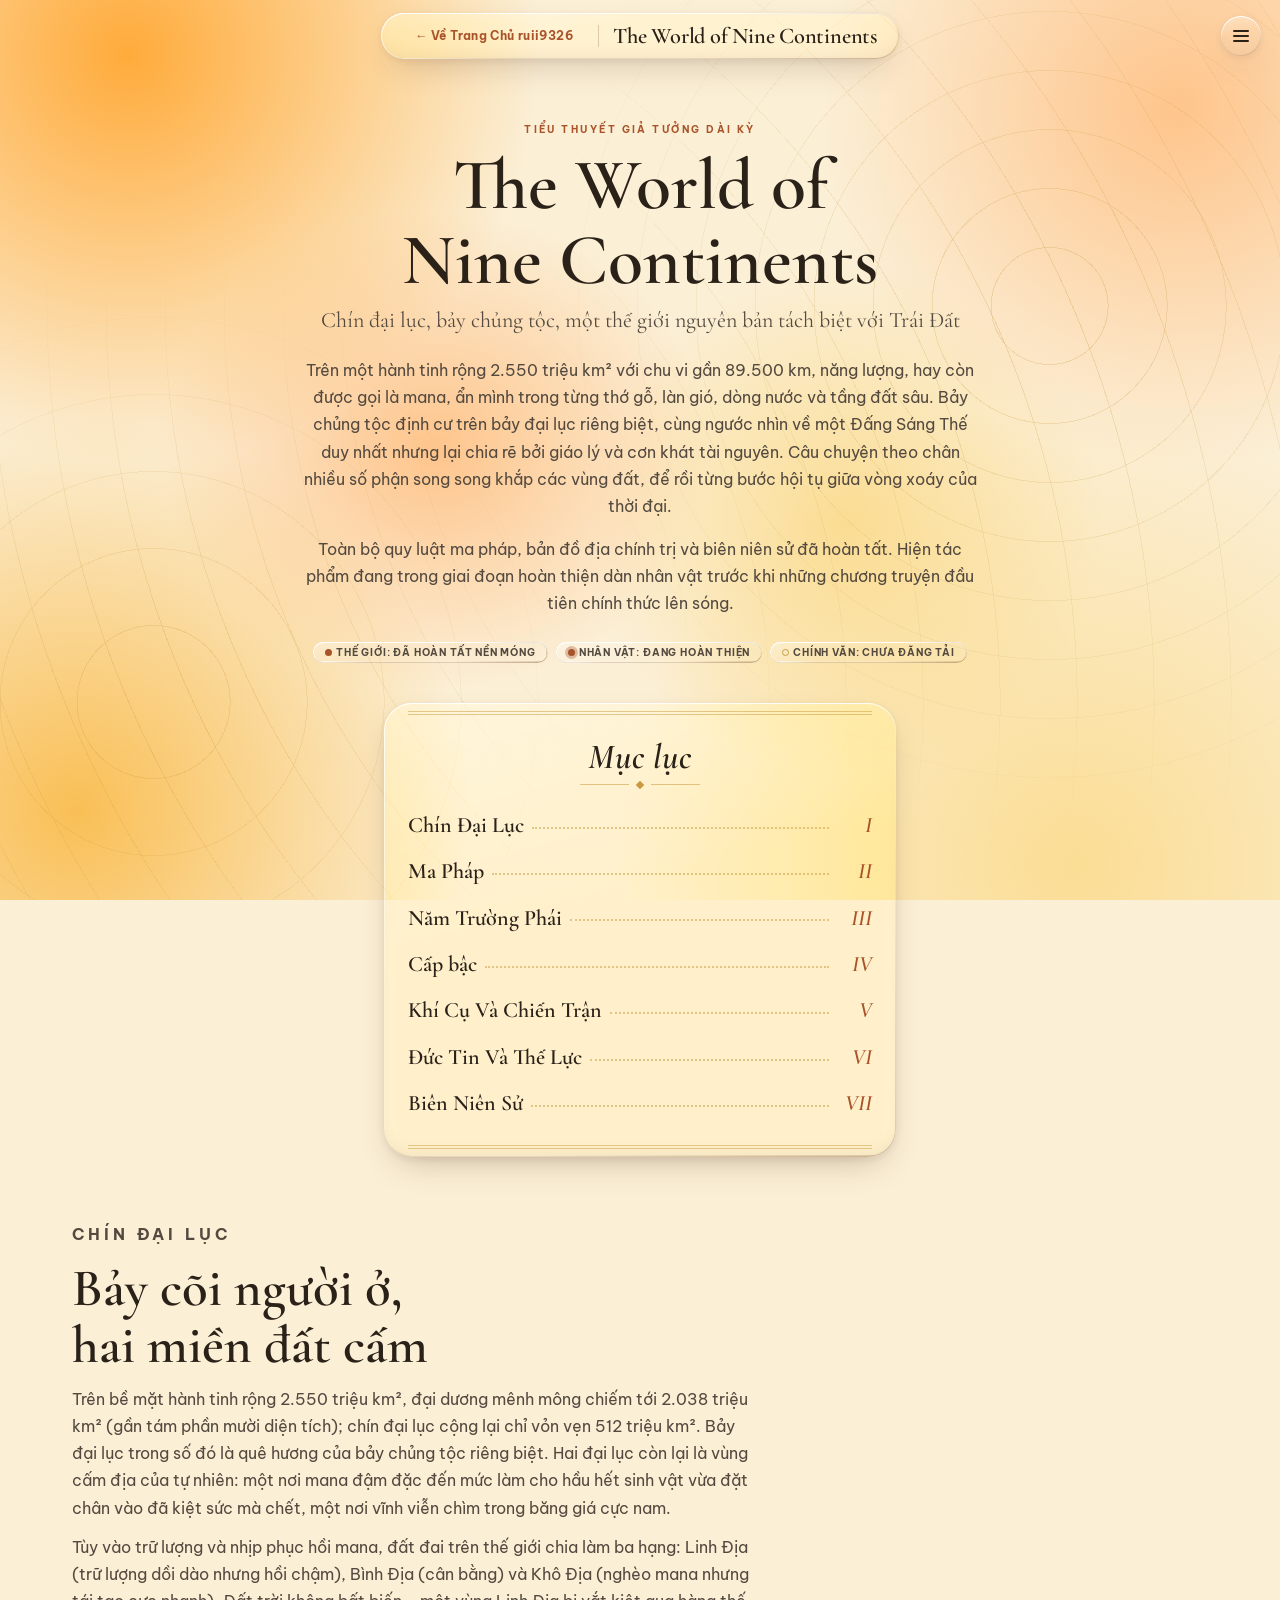
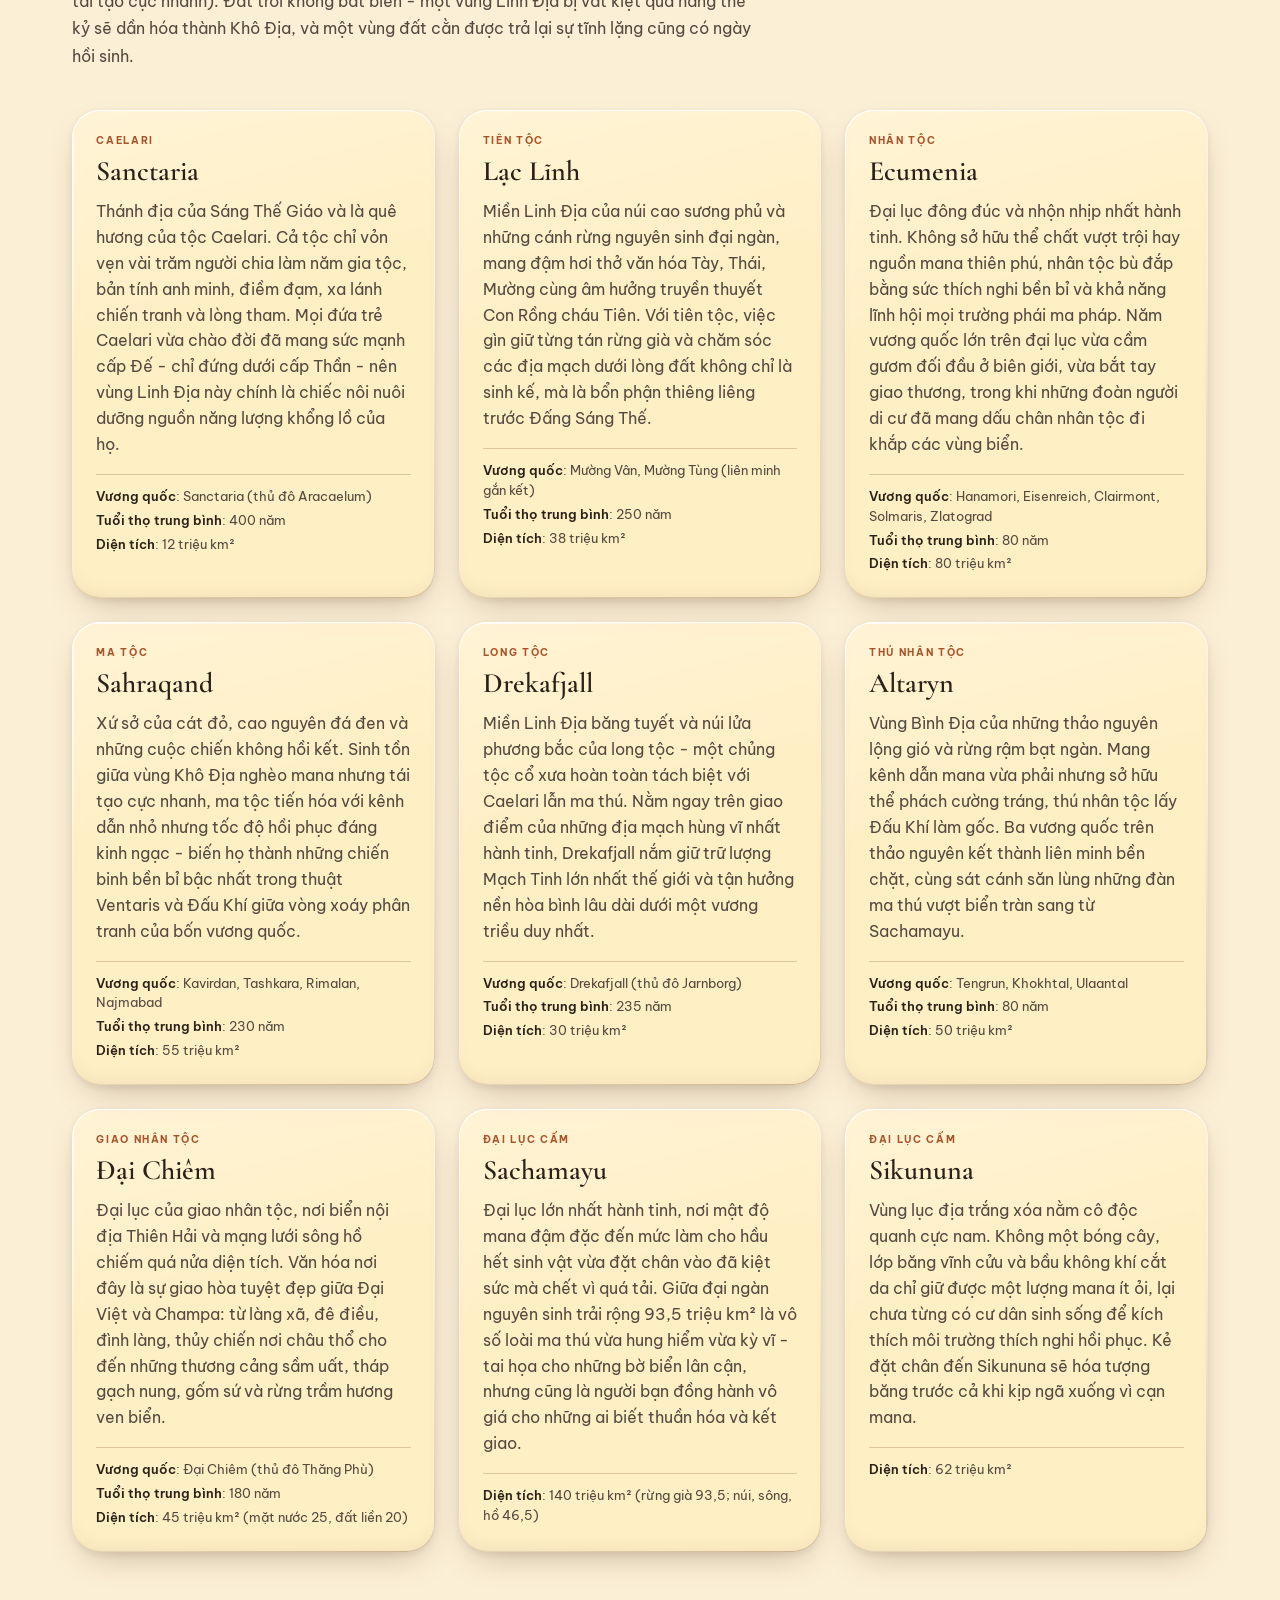
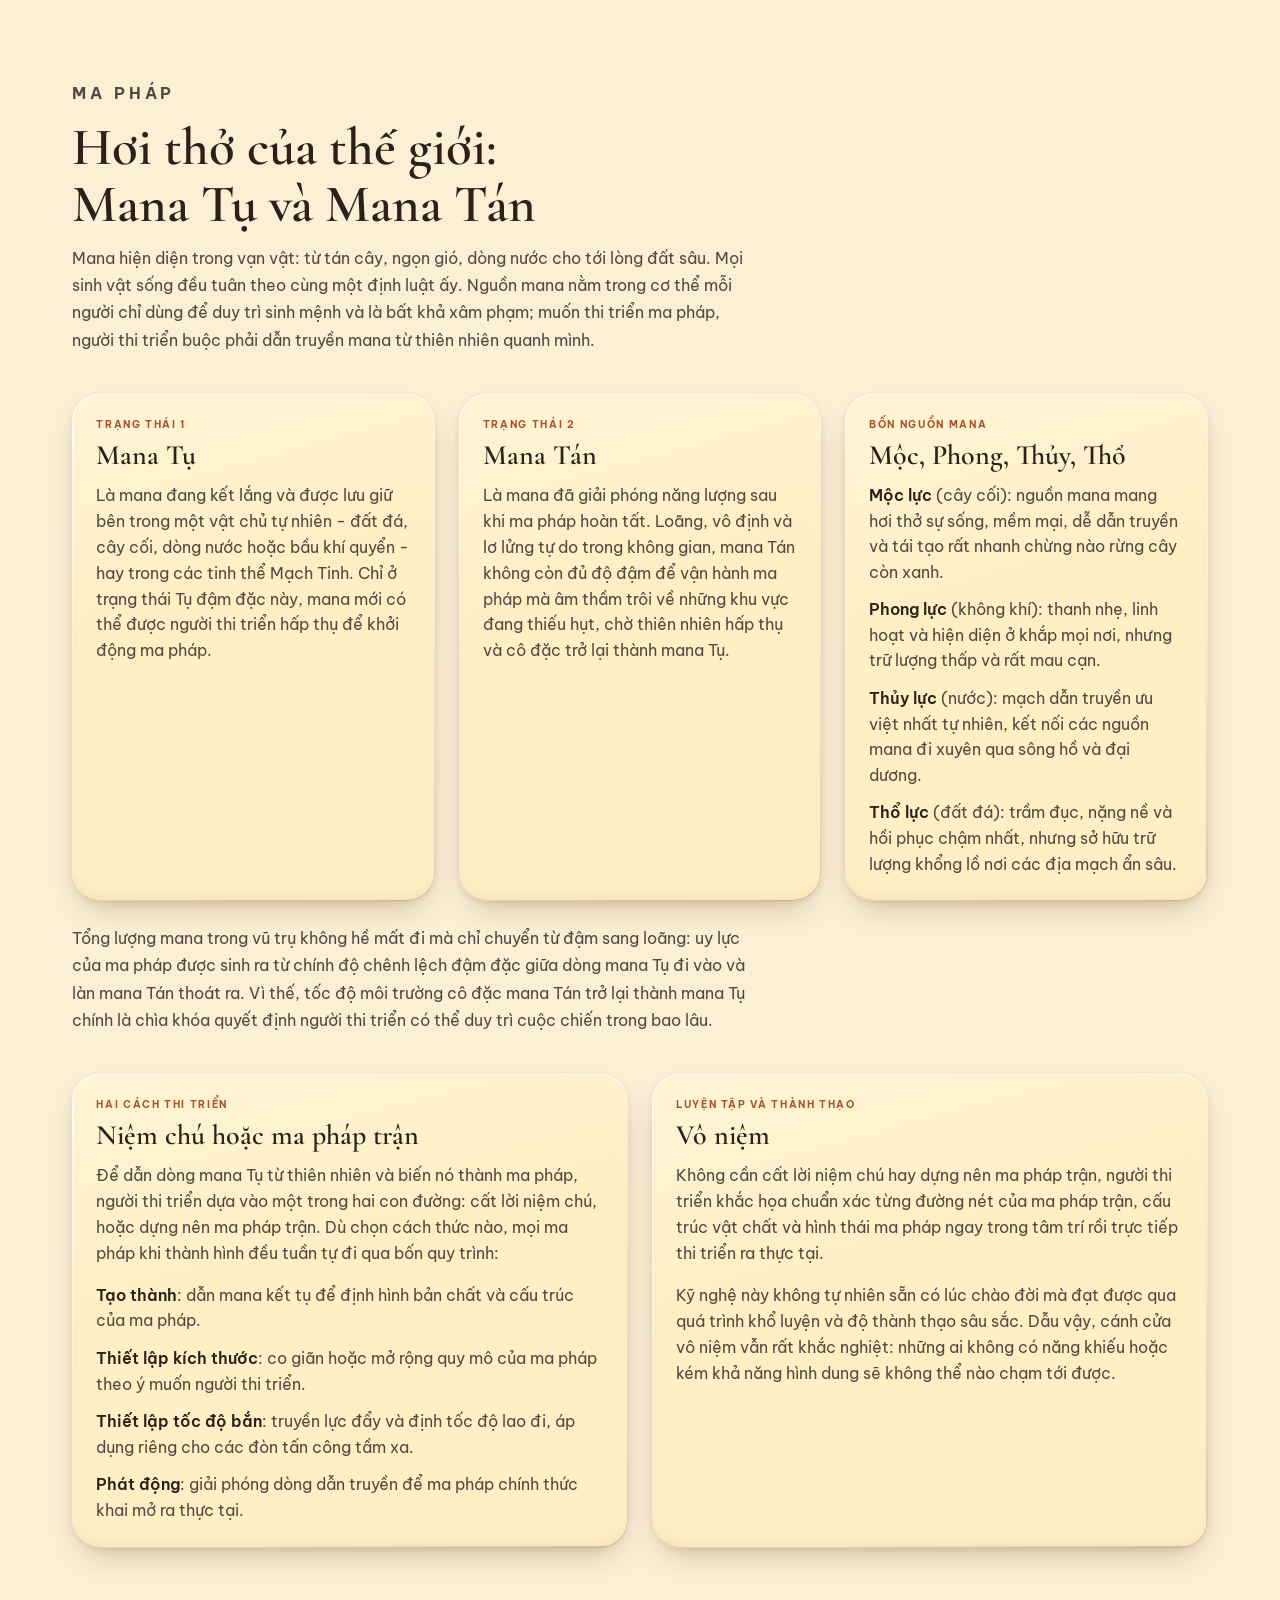
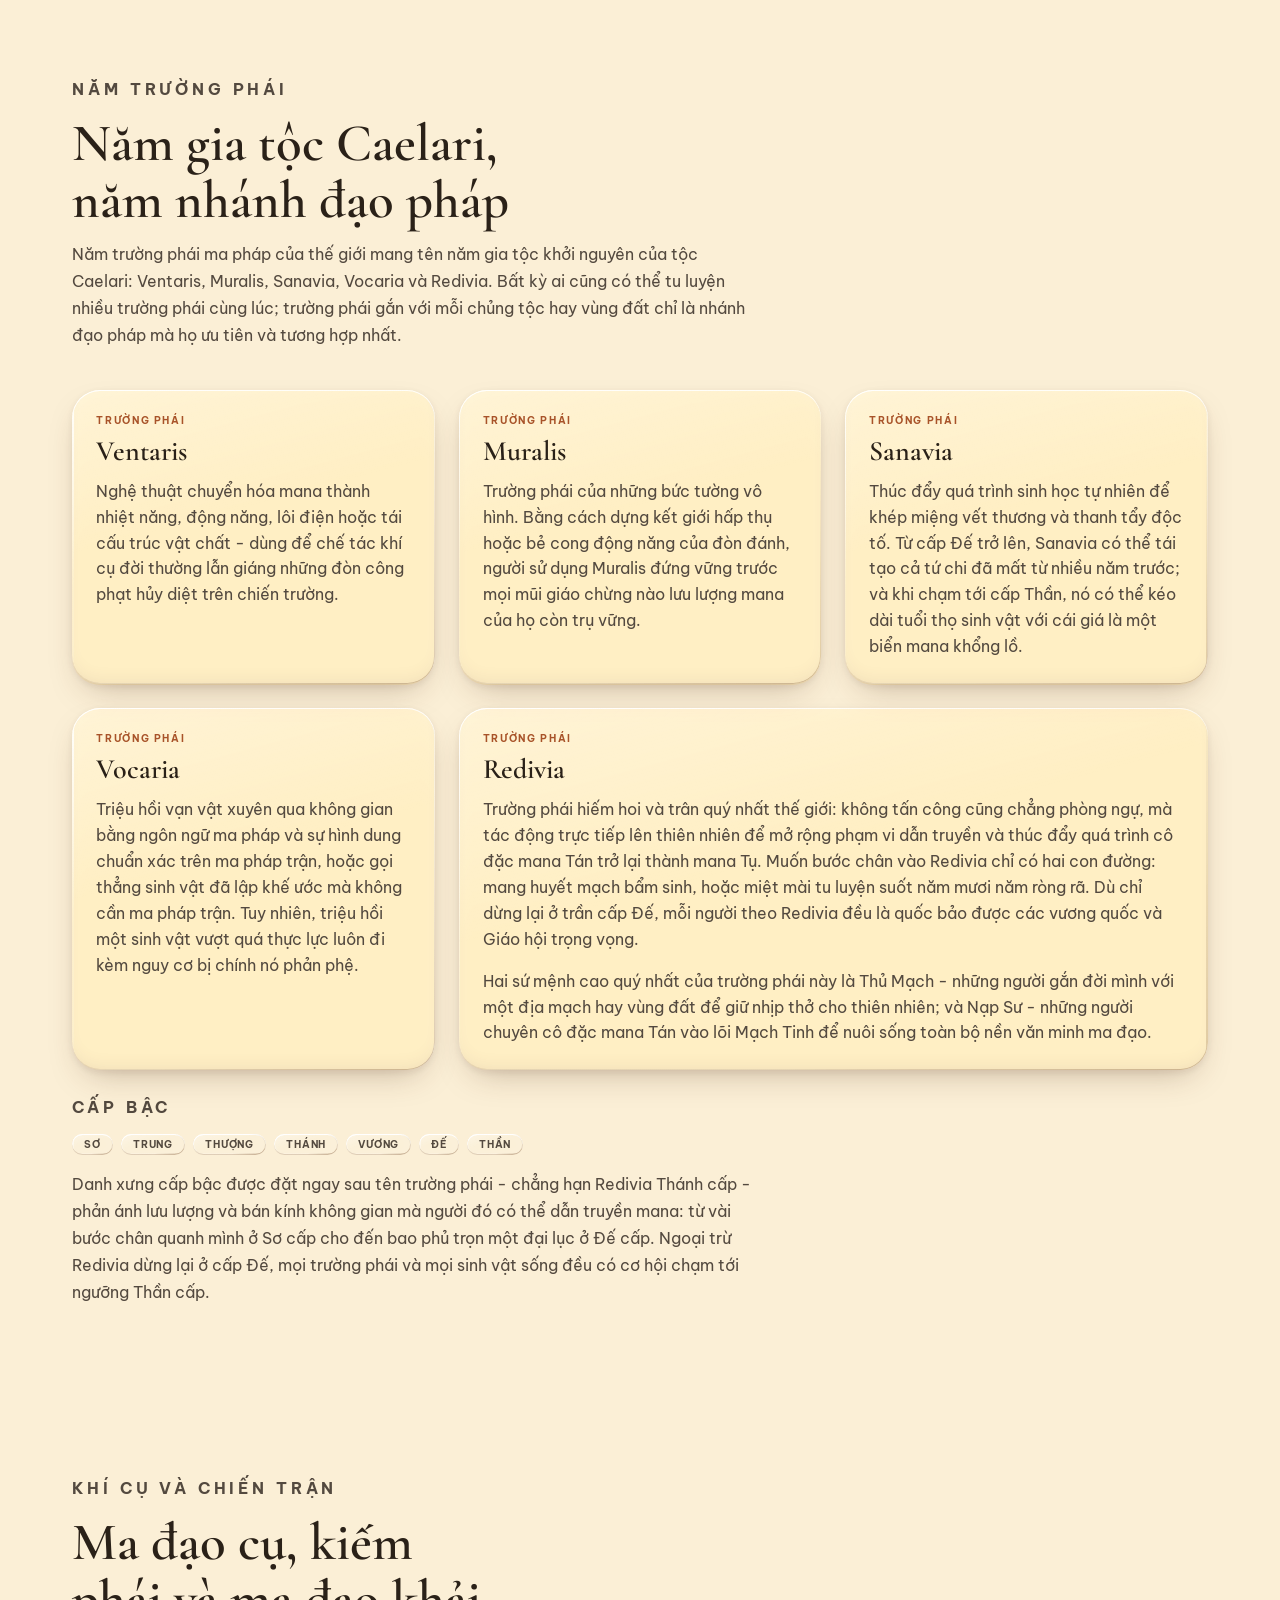
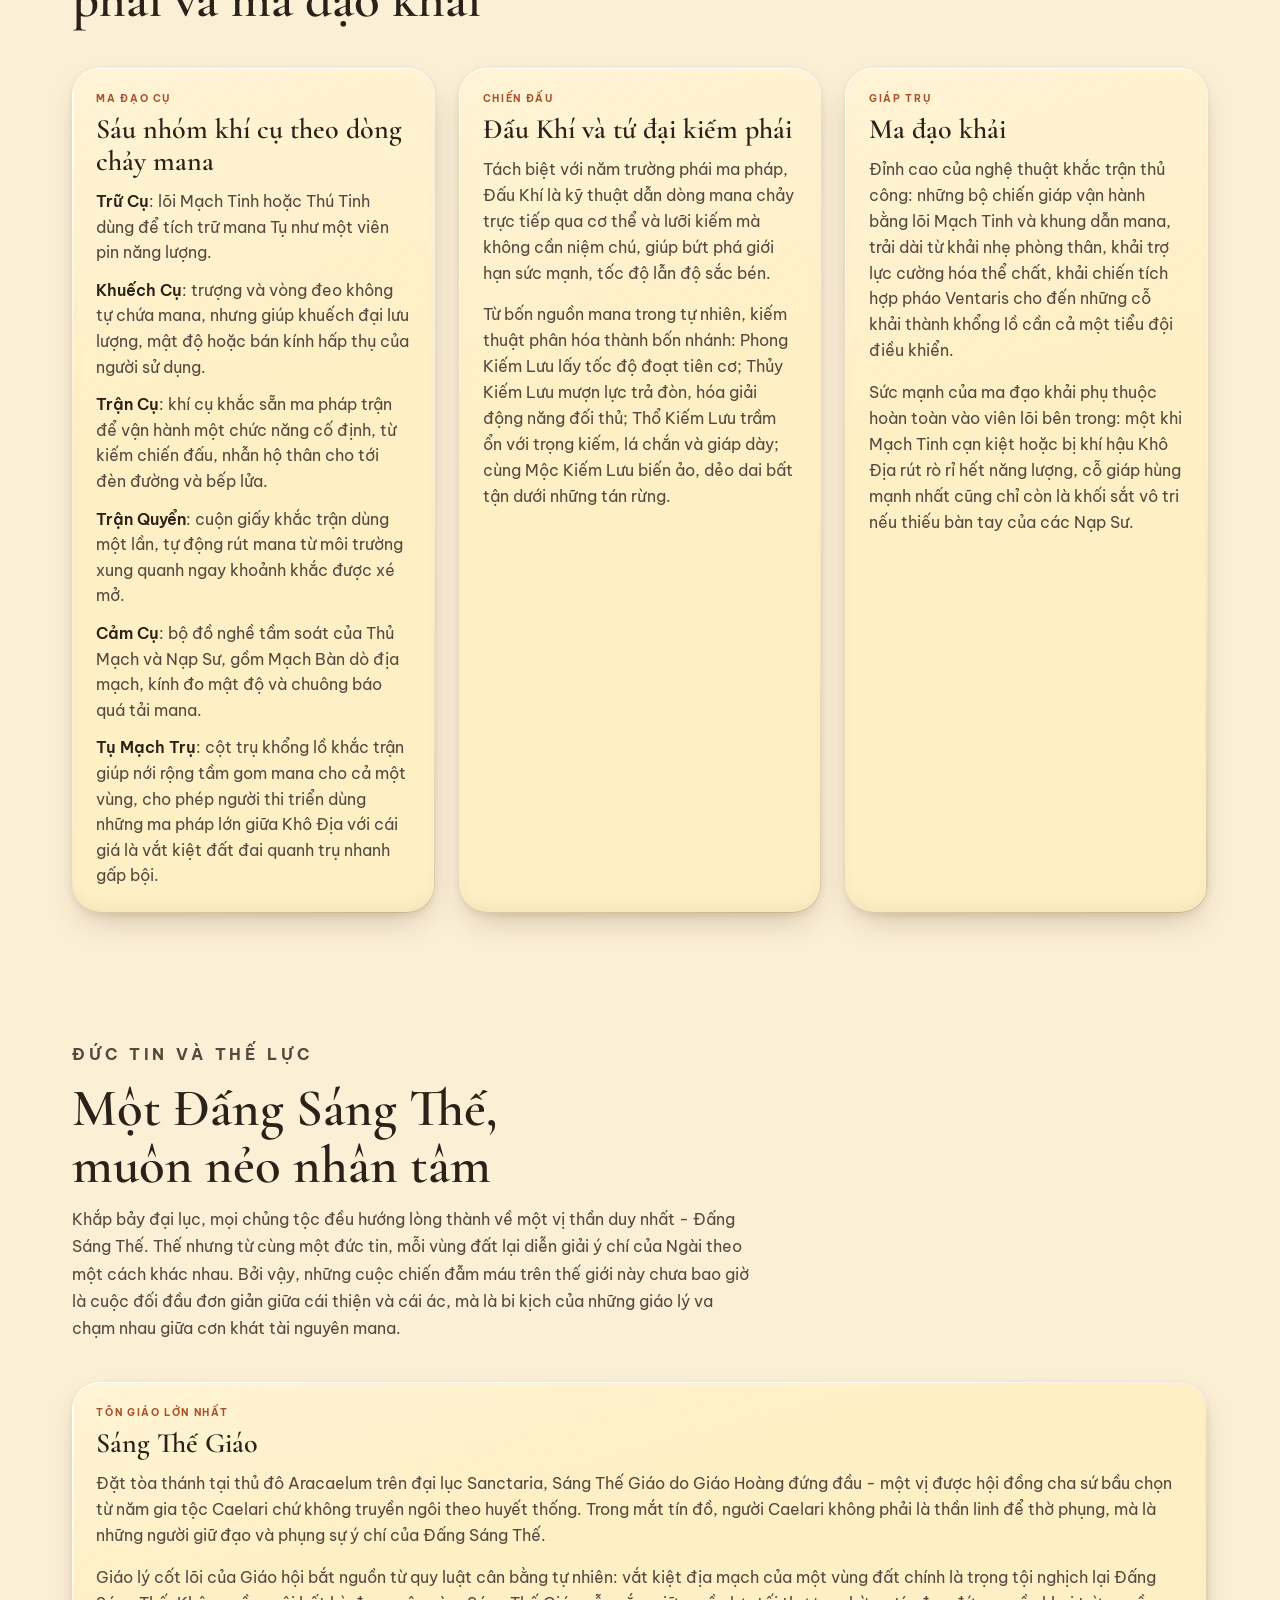
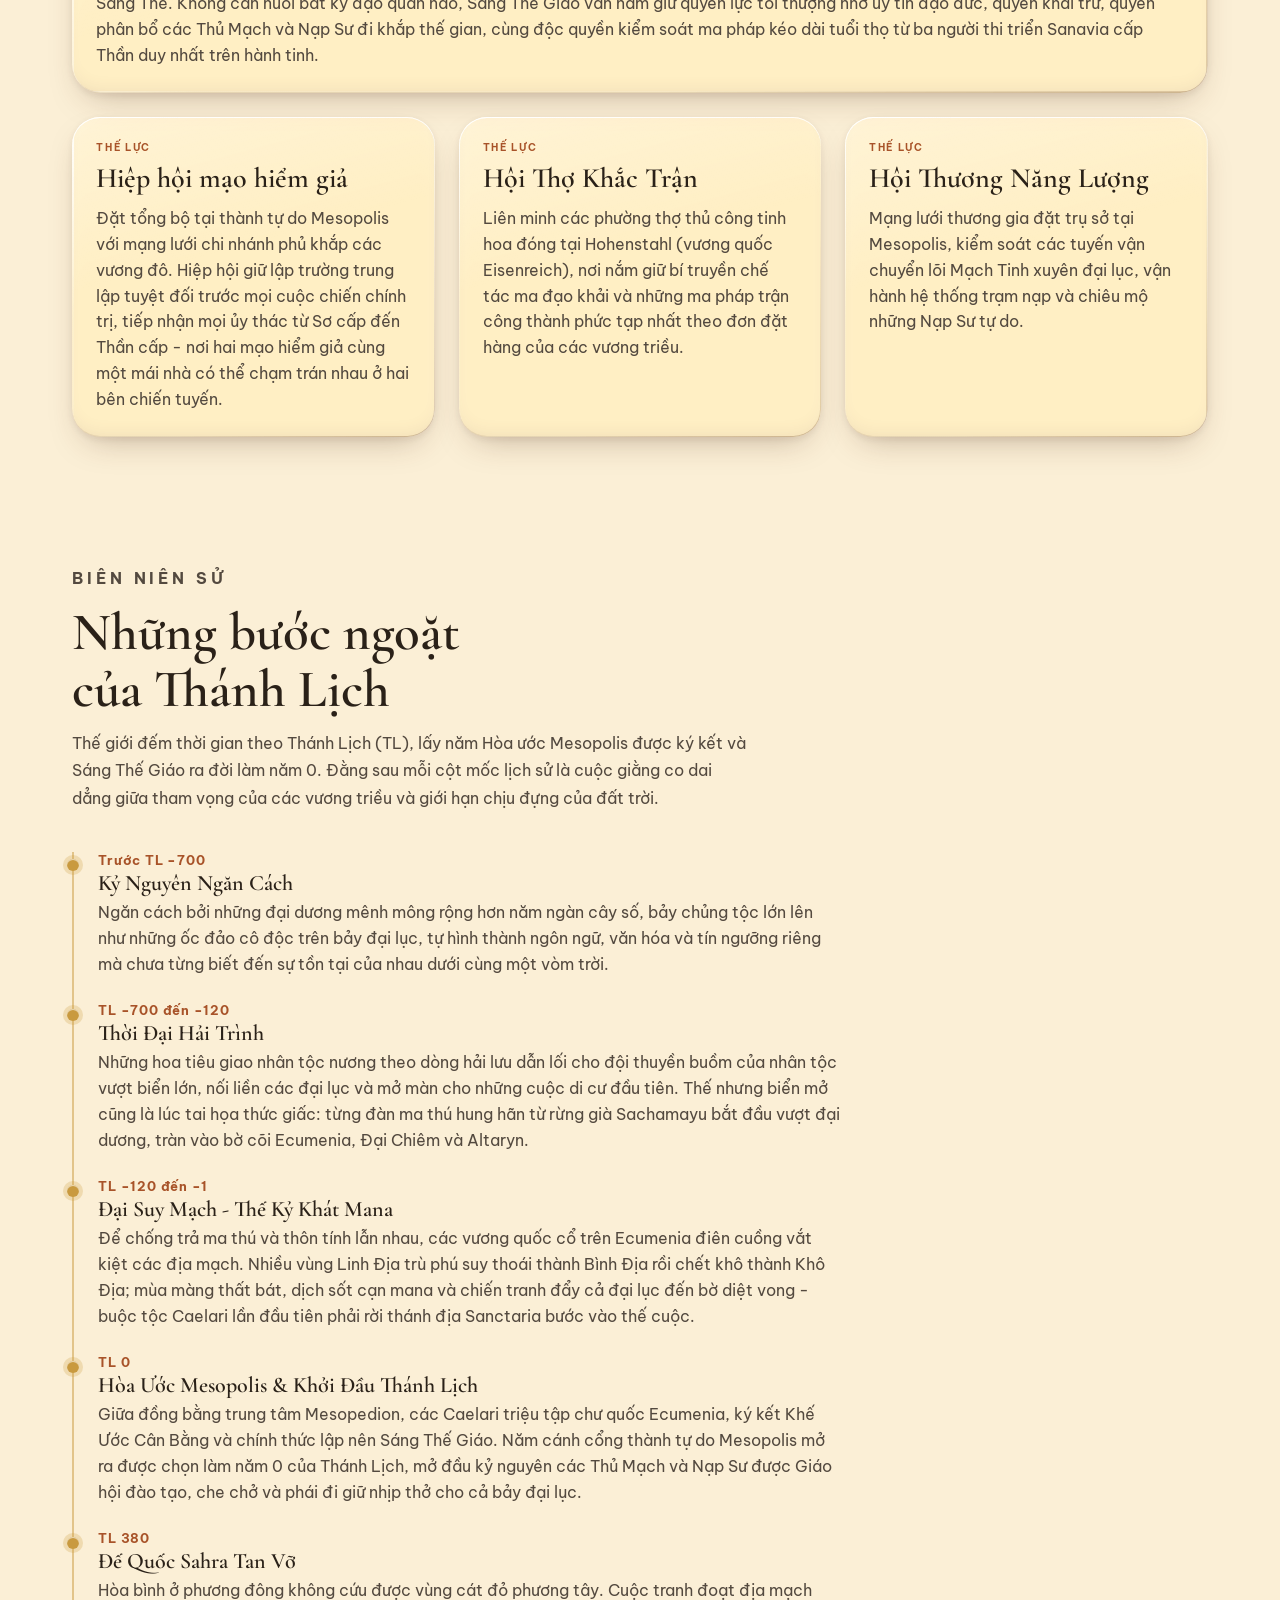
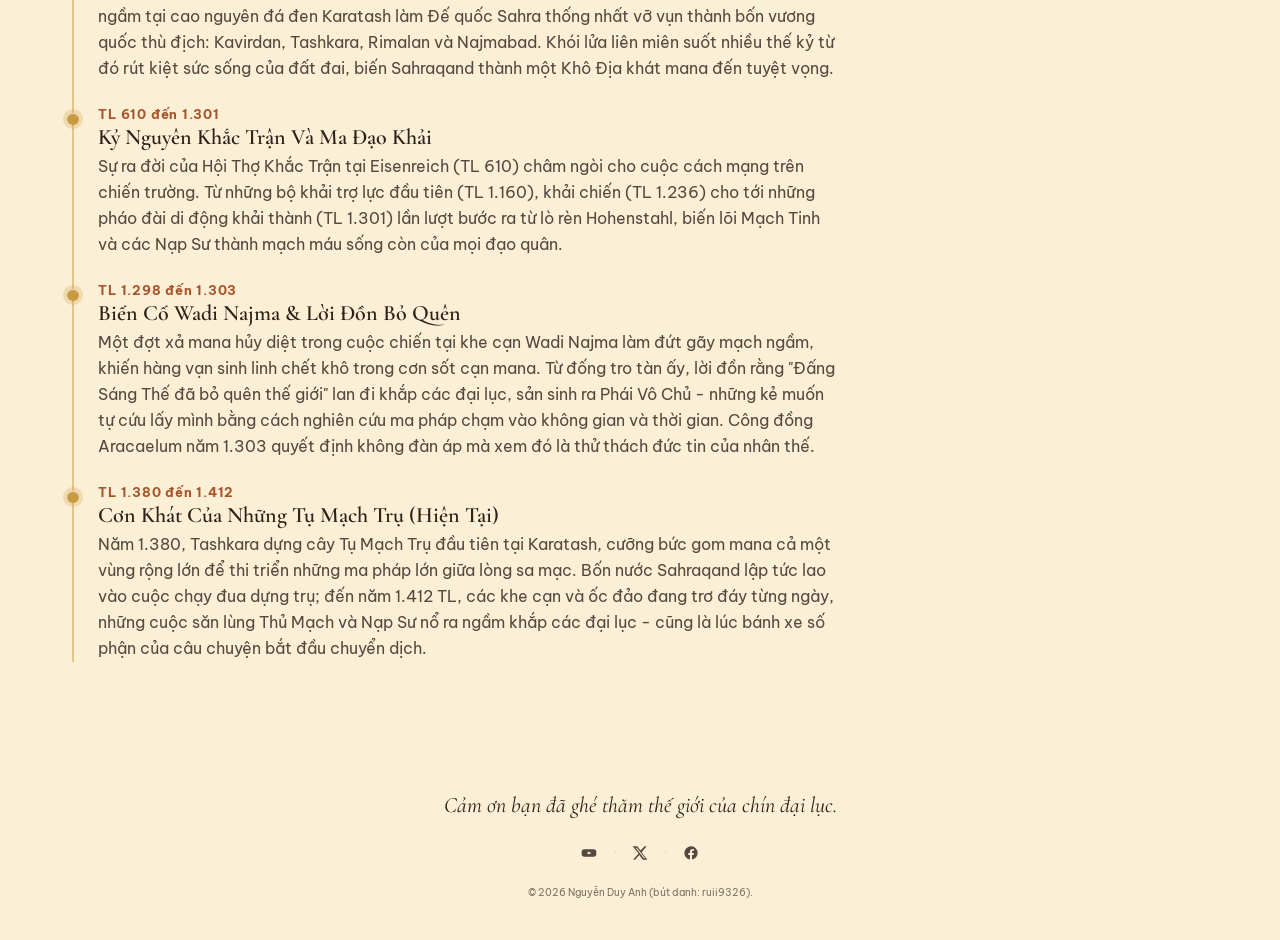
==== commit 62de968c: "in history" ====
--- a/theworldofninecontinents/index.html
+++ b/theworldofninecontinents/index.html
@@ -10,13 +10,13 @@
       : (window.matchMedia && window.matchMedia('(prefers-color-scheme: dark)').matches ? 'dark' : 'light');
     document.documentElement.setAttribute('data-theme', theme); document.documentElement.setAttribute('data-glass-mode', localStorage.getItem('ruii9326-glass') === 'classic' ? 'classic' : 'liquid');
   } catch (e) {}
+  if (/Chrome\/\d+/.test(navigator.userAgent)) document.documentElement.classList.add('lg-can');
 })();
 </script>
 <meta charset="UTF-8">
 <meta name="viewport" content="width=device-width, initial-scale=1.0, viewport-fit=cover">
 <title>ruii9326 - The World of Nine Continents</title>
 <meta name="description" content="The World of Nine Continents - tiểu thuyết giả tưởng dài kỳ của ruii9326: chín đại lục, bảy chủng tộc, mười bảy vương quốc cùng quy luật tuần hoàn của mana Tụ và mana Tán.">
-<link rel="canonical" href="https://ruii9326.github.io/theworldofninecontinents/">
 <link rel="icon" href="../favicon.ico" sizes="48x48">
 <link rel="icon" href="../favicon.svg" type="image/svg+xml">
 <link rel="apple-touch-icon" href="../apple-touch-icon.png">
@@ -31,7 +31,7 @@
 <meta property="og:image:height" content="630">
 <meta name="twitter:card" content="summary_large_image">
 <link rel="stylesheet" href="https://fonts.googleapis.com/css2?family=Cormorant+Garamond:ital,wght@0,500;0,600;1,500;1,600&family=Be+Vietnam+Pro:wght@400;500;600;700&display=swap">
-<link rel="stylesheet" href="../shared/tokens.css">
+<link rel="stylesheet" href="../tokens.css">
 <link rel="stylesheet" href="../style/site.css">
 <style>
 html, body { overflow-x: clip; }
@@ -245,17 +245,17 @@
 </head>
 <body>
 
-  <a href="#" id="backLink" class="back-link-icon" data-fallback="../" aria-label="Quay lại" data-aria="world.top.backLink">
+  <a href="#" id="backLink" class="back-link-icon" data-fallback="https://ruii9326.github.io/" aria-label="Quay lại" data-aria-vi="Quay lại" data-aria-en="Go back">
     <svg viewBox="0 0 24 24" fill="none" stroke="currentColor" stroke-width="2" stroke-linecap="round" stroke-linejoin="round" aria-hidden="true"><path d="M19 12H5M11 18l-6-6 6-6"/></svg>
   </a>
 
   <div class="settings-menu" id="settingsMenu">
-    <button class="menu-toggle" type="button" id="settingsMenuToggle" aria-haspopup="true" aria-expanded="false" aria-controls="settingsPopover" aria-label="Cài đặt" data-aria="common.settings">
+    <button class="menu-toggle" type="button" id="settingsMenuToggle" aria-haspopup="true" aria-expanded="false" aria-controls="settingsPopover" aria-label="Cài đặt" data-aria-vi="Cài đặt" data-aria-en="Settings">
       <span class="menu-toggle-bars" aria-hidden="true"><span></span><span></span><span></span></span>
     </button>
     <div class="settings-popover" id="settingsPopover" role="menu">
       <div class="settings-group">
-        <p class="settings-group-label" data-i18n="common.language">Ngôn ngữ</p>
+        <p class="settings-group-label" data-i18n data-vi="Ngôn ngữ" data-en="Language">Ngôn ngữ</p>
         <div class="language-switcher" id="languageSwitcher" role="group" aria-label="Ngôn ngữ / Language">
           <button class="lang-btn active" type="button" data-lang="vi" aria-pressed="true">VI</button>
           <button class="lang-btn" type="button" data-lang="en" aria-pressed="false">EN</button>
@@ -263,36 +263,37 @@
       </div>
       <div class="settings-divider" role="separator"></div>
       <div class="settings-group">
-        <p class="settings-group-label" data-i18n="common.theme">Giao diện</p>
-        <div class="theme-switcher" id="themeSwitcher" role="group" aria-label="Giao diện sáng / tối" data-aria="common.light_dark_theme">
+        <p class="settings-group-label" data-i18n data-vi="Giao diện" data-en="Theme">Giao diện</p>
+        <div class="theme-switcher" id="themeSwitcher" role="group" aria-label="Giao diện sáng / tối" data-aria-vi="Giao diện sáng / tối" data-aria-en="Light / dark theme">
           <button class="theme-btn active" type="button" data-theme-choice="light" aria-pressed="true">
             <svg viewBox="0 0 24 24" fill="none" stroke="currentColor" stroke-width="2" stroke-linecap="round" stroke-linejoin="round" aria-hidden="true"><circle cx="12" cy="12" r="4"/><path d="M12 2v2M12 20v2M4.93 4.93l1.41 1.41M17.66 17.66l1.41 1.41M2 12h2M20 12h2M4.93 19.07l1.41-1.41M17.66 6.34l1.41-1.41"/></svg>
-            <span data-i18n="common.light">Sáng</span>
+            <span data-i18n data-vi="Sáng" data-en="Light">Sáng</span>
           </button>
           <button class="theme-btn" type="button" data-theme-choice="dark" aria-pressed="false">
             <svg viewBox="0 0 24 24" fill="none" stroke="currentColor" stroke-width="2" stroke-linecap="round" stroke-linejoin="round" aria-hidden="true"><path d="M21 12.79A9 9 0 1 1 11.21 3 7 7 0 0 0 21 12.79Z"/></svg>
-            <span data-i18n="common.dark">Tối</span>
+            <span data-i18n data-vi="Tối" data-en="Dark">Tối</span>
           </button>
         </div>
       </div>
-<div class="settings-divider glass-opt" role="separator"></div>
-<div class="settings-group glass-opt">
-<p class="settings-group-label" data-i18n="common.glass_effect">Hiệu ứng kính</p>
-<div class="glass-switcher" id="glassSwitcher" role="group" aria-label="Hiệu ứng kính" data-aria="common.glass_effect">
+<div class="settings-divider" role="separator"></div>
+<div class="settings-group">
+<p class="settings-group-label" data-i18n data-vi="Hiệu ứng kính" data-en="Glass effect">Hiệu ứng kính</p>
+<div class="glass-switcher" id="glassSwitcher" role="group" aria-label="Hiệu ứng kính" data-aria-vi="Hiệu ứng kính" data-aria-en="Glass effect">
+<span class="lg-thumb" aria-hidden="true"></span>
 <button class="glass-btn active" type="button" data-glass-choice="liquid" aria-pressed="true">
 <svg viewBox="0 0 24 24" fill="none" stroke="currentColor" stroke-width="2" stroke-linecap="round" stroke-linejoin="round" aria-hidden="true"><path d="M12 2.5s6 6.2 6 10.5a6 6 0 0 1-12 0C6 8.7 12 2.5 12 2.5Z"/></svg>
-<span data-i18n="common.liquid">Liquid</span>
+<span data-i18n data-vi="Liquid" data-en="Liquid">Liquid</span>
 </button>
 <button class="glass-btn" type="button" data-glass-choice="classic" aria-pressed="false">
 <svg viewBox="0 0 24 24" fill="none" stroke="currentColor" stroke-width="2" stroke-linecap="round" stroke-linejoin="round" aria-hidden="true"><rect x="4" y="4" width="16" height="16" rx="4"/></svg>
-<span data-i18n="common.classic">Cổ điển</span>
+<span data-i18n data-vi="Cổ điển" data-en="Classic">Cổ điển</span>
 </button>
 </div>
 </div>
     </div>
   </div>
 
-  <button class="to-top" id="toTop" type="button" aria-label="Về mục lục" data-aria="world.glassSwitcher.toTop">
+  <button class="to-top" id="toTop" type="button" aria-label="Về mục lục" data-aria-vi="Về mục lục" data-aria-en="Back to contents">
     <svg viewBox="0 0 24 24" fill="none" stroke="currentColor" stroke-width="2" stroke-linecap="round" stroke-linejoin="round" aria-hidden="true"><path d="M6 15l6-6 6 6"/></svg>
   </button>
 
@@ -302,78 +303,78 @@
   <header class="mast">
     <div class="mast-pill">
       <p class="mast-line">
-        <a href="https://ruii9326.github.io/" data-i18n="world.main.a">← Về Trang Chủ ruii9326</a>
+        <a href="https://ruii9326.github.io/" data-i18n data-vi="← Về Trang Chủ ruii9326" data-en="← Back to ruii9326 Home">← Về Trang Chủ ruii9326</a>
       </p>
       <p class="mast-name">The World of Nine Continents</p>
     </div>
   </header>
 
   <section class="hero" aria-labelledby="pageTitle">
-    <p class="eyebrow reveal" style="--i:0" data-i18n="world.main.eyebrow">Tiểu thuyết giả tưởng dài kỳ</p>
+    <p class="eyebrow reveal" style="--i:0" data-i18n data-vi="Tiểu thuyết giả tưởng dài kỳ" data-en="A long-form fantasy novel">Tiểu thuyết giả tưởng dài kỳ</p>
     <h1 id="pageTitle" class="reveal" style="--i:1">The World of Nine Continents</h1>
-    <p class="tagline reveal" style="--i:2" data-i18n="world.main.tagline">Chín đại lục, bảy chủng tộc, một thế giới nguyên bản tách biệt với Trái Đất</p>
-    <p class="hero-copy reveal" style="--i:3" data-i18n="world.main.hero-copy">Trên một hành tinh rộng 2.550 triệu km² với chu vi gần 89.500 km, năng lượng, hay còn được gọi là mana, ẩn mình trong từng thớ gỗ, làn gió, dòng nước và tầng đất sâu. Bảy chủng tộc định cư trên bảy đại lục riêng biệt, cùng ngước nhìn về một Đấng Sáng Thế duy nhất nhưng lại chia rẽ bởi giáo lý và cơn khát tài nguyên. Câu chuyện theo chân nhiều số phận song song khắp các vùng đất, để rồi từng bước hội tụ giữa vòng xoáy của thời đại.</p>
-    <p class="hero-copy reveal" style="--i:4" data-i18n="world.main.hero-copy_2">Toàn bộ quy luật ma pháp, bản đồ địa chính trị và biên niên sử đã hoàn tất. Hiện tác phẩm đang trong giai đoạn hoàn thiện dàn nhân vật trước khi những chương truyện đầu tiên chính thức lên sóng.</p>
-    <div class="strip reveal" style="--i:5" role="list" aria-label="Trạng thái" data-aria="world.main.strip">
-      <span class="mini-pill" role="listitem"><span class="dot dot--done" aria-hidden="true"></span><span data-i18n="world.main.span">Thế giới: Đã Hoàn Tất Nền Móng</span></span>
-      <span class="mini-pill" role="listitem"><span class="dot dot--active" aria-hidden="true"></span><span data-i18n="world.main.span_2">Nhân vật: Đang Hoàn Thiện</span></span>
-      <span class="mini-pill" role="listitem"><span class="dot dot--seed" aria-hidden="true"></span><span data-i18n="world.main.span_3">Chính văn: Chưa Đăng Tải</span></span>
+    <p class="tagline reveal" style="--i:2" data-i18n data-vi="Chín đại lục, bảy chủng tộc, một thế giới nguyên bản tách biệt với Trái Đất" data-en="Nine continents, seven races, an original world apart from Earth">Chín đại lục, bảy chủng tộc, một thế giới nguyên bản tách biệt với Trái Đất</p>
+    <p class="hero-copy reveal" style="--i:3" data-i18n data-vi="Trên một hành tinh rộng 2.550 triệu km² với chu vi gần 89.500 km, năng lượng, hay còn được gọi là mana, ẩn mình trong từng thớ gỗ, làn gió, dòng nước và tầng đất sâu. Bảy chủng tộc định cư trên bảy đại lục riêng biệt, cùng ngước nhìn về một Đấng Sáng Thế duy nhất nhưng lại chia rẽ bởi giáo lý và cơn khát tài nguyên. Câu chuyện theo chân nhiều số phận song song khắp các vùng đất, để rồi từng bước hội tụ giữa vòng xoáy của thời đại." data-en="On a planet spanning 2,550 million km² with a circumference of nearly 89,500 km, energy, also known as mana, courses through timber, wind, water, and deep stone. Seven races dwell upon seven distinct continents, looking up to a single Creator yet divided by doctrine and the thirst for resources. The narrative follows parallel lives across distant lands, steadily converging into the tempest of their age.">Trên một hành tinh rộng 2.550 triệu km² với chu vi gần 89.500 km, năng lượng, hay còn được gọi là mana, ẩn mình trong từng thớ gỗ, làn gió, dòng nước và tầng đất sâu. Bảy chủng tộc định cư trên bảy đại lục riêng biệt, cùng ngước nhìn về một Đấng Sáng Thế duy nhất nhưng lại chia rẽ bởi giáo lý và cơn khát tài nguyên. Câu chuyện theo chân nhiều số phận song song khắp các vùng đất, để rồi từng bước hội tụ giữa vòng xoáy của thời đại.</p>
+    <p class="hero-copy reveal" style="--i:4" data-i18n data-vi="Toàn bộ quy luật ma pháp, bản đồ địa chính trị và biên niên sử đã hoàn tất. Hiện tác phẩm đang trong giai đoạn hoàn thiện dàn nhân vật trước khi những chương truyện đầu tiên chính thức lên sóng." data-en="The laws of magic, geopolitical maps, and historical chronicles are complete. The ensemble cast is now being finalized before the first chapters are published.">Toàn bộ quy luật ma pháp, bản đồ địa chính trị và biên niên sử đã hoàn tất. Hiện tác phẩm đang trong giai đoạn hoàn thiện dàn nhân vật trước khi những chương truyện đầu tiên chính thức lên sóng.</p>
+    <div class="strip reveal" style="--i:5" role="list" aria-label="Trạng thái" data-aria-vi="Trạng thái" data-aria-en="Status">
+      <span class="mini-pill" role="listitem"><span class="dot dot--done" aria-hidden="true"></span><span data-i18n data-vi="Thế giới: Đã Hoàn Tất Nền Móng" data-en="World: Foundation Complete">Thế giới: Đã Hoàn Tất Nền Móng</span></span>
+      <span class="mini-pill" role="listitem"><span class="dot dot--active" aria-hidden="true"></span><span data-i18n data-vi="Nhân vật: Đang Hoàn Thiện" data-en="Cast: In Progress">Nhân vật: Đang Hoàn Thiện</span></span>
+      <span class="mini-pill" role="listitem"><span class="dot dot--seed" aria-hidden="true"></span><span data-i18n data-vi="Chính văn: Chưa Đăng Tải" data-en="Chapters: Not Yet Posted">Chính văn: Chưa Đăng Tải</span></span>
     </div>
   </section>
 
-  <nav class="toc" id="toc" aria-label="Mục lục" data-aria="world.toc.toc">
+  <nav class="toc" id="toc" aria-label="Mục lục" data-aria-vi="Mục lục" data-aria-en="Contents">
     <div class="toc-card">
       <span class="toc-rule" aria-hidden="true"></span>
       <div class="toc-head">
-        <h2 class="toc-title" data-i18n="world.toc.toc">Mục lục</h2>
+        <h2 class="toc-title" data-i18n data-vi="Mục lục" data-en="Contents">Mục lục</h2>
         <span class="toc-orn" aria-hidden="true"><i></i></span>
       </div>
       <ol class="toc-list">
         <li>
           <a class="toc-link" href="#continents">
-            <span class="toc-label" data-i18n="world.toc.toc-label">Chín Đại Lục</span>
+            <span class="toc-label" data-i18n data-vi="Chín Đại Lục" data-en="Nine Continents">Chín Đại Lục</span>
             <span class="toc-dots" aria-hidden="true"></span>
             <span class="toc-num" aria-hidden="true">I</span>
           </a>
         </li>
         <li>
           <a class="toc-link" href="#magic">
-            <span class="toc-label" data-i18n="world.toc.toc-label_2">Ma Pháp</span>
+            <span class="toc-label" data-i18n data-vi="Ma Pháp" data-en="Magic">Ma Pháp</span>
             <span class="toc-dots" aria-hidden="true"></span>
             <span class="toc-num" aria-hidden="true">II</span>
           </a>
         </li>
         <li>
           <a class="toc-link" href="#schools">
-            <span class="toc-label" data-i18n="world.toc.toc-label_3">Năm Trường Phái</span>
+            <span class="toc-label" data-i18n data-vi="Năm Trường Phái" data-en="Five Schools">Năm Trường Phái</span>
             <span class="toc-dots" aria-hidden="true"></span>
             <span class="toc-num" aria-hidden="true">III</span>
           </a>
         </li>
         <li>
           <a class="toc-link" href="#ranks">
-            <span class="toc-label" data-i18n="world.toc.toc-label_4">Cấp bậc</span>
+            <span class="toc-label" data-i18n data-vi="Cấp bậc" data-en="Ranks">Cấp bậc</span>
             <span class="toc-dots" aria-hidden="true"></span>
             <span class="toc-num" aria-hidden="true">IV</span>
           </a>
         </li>
         <li>
           <a class="toc-link" href="#tools">
-            <span class="toc-label" data-i18n="world.toc.toc-label_5">Khí Cụ Và Chiến Trận</span>
+            <span class="toc-label" data-i18n data-vi="Khí Cụ Và Chiến Trận" data-en="Tools and Warfare">Khí Cụ Và Chiến Trận</span>
             <span class="toc-dots" aria-hidden="true"></span>
             <span class="toc-num" aria-hidden="true">V</span>
           </a>
         </li>
         <li>
           <a class="toc-link" href="#faith">
-            <span class="toc-label" data-i18n="world.toc.toc-label_6">Đức Tin Và Thế Lực</span>
+            <span class="toc-label" data-i18n data-vi="Đức Tin Và Thế Lực" data-en="Faith and Powers">Đức Tin Và Thế Lực</span>
             <span class="toc-dots" aria-hidden="true"></span>
             <span class="toc-num" aria-hidden="true">VI</span>
           </a>
         </li>
         <li>
           <a class="toc-link" href="#history">
-            <span class="toc-label" data-i18n="world.toc.toc-label_7">Biên Niên Sử</span>
+            <span class="toc-label" data-i18n data-vi="Biên Niên Sử" data-en="Chronicle">Biên Niên Sử</span>
             <span class="toc-dots" aria-hidden="true"></span>
             <span class="toc-num" aria-hidden="true">VII</span>
           </a>
@@ -385,117 +386,117 @@
 
   <section class="section" id="continents" aria-labelledby="continentsHeading">
     <div class="section-head">
-      <p class="eyebrow" data-i18n="world.toc.toc-label">Chín Đại Lục</p>
-      <h2 id="continentsHeading" data-i18n="world.continents.continentsHeading">Bảy cõi người ở, hai miền đất cấm</h2>
-      <p data-i18n="world.continents.p">Trên bề mặt hành tinh rộng 2.550 triệu km², đại dương mênh mông chiếm tới 2.038 triệu km² (gần tám phần mười diện tích); chín đại lục cộng lại chỉ vỏn vẹn 512 triệu km². Bảy đại lục trong số đó là quê hương của bảy chủng tộc riêng biệt. Hai đại lục còn lại là vùng cấm địa của tự nhiên: một nơi mana đậm đặc đến mức làm cho hầu hết sinh vật vừa đặt chân vào đã kiệt sức mà chết, một nơi vĩnh viễn chìm trong băng giá cực nam.</p>
-      <p data-i18n="world.continents.p_2">Tùy vào trữ lượng và nhịp phục hồi mana, đất đai trên thế giới chia làm ba hạng: Linh Địa (trữ lượng dồi dào nhưng hồi chậm), Bình Địa (cân bằng) và Khô Địa (nghèo mana nhưng tái tạo cực nhanh). Đất trời không bất biến - một vùng Linh Địa bị vắt kiệt qua hàng thế kỷ sẽ dần hóa thành Khô Địa, và một vùng đất cằn được trả lại sự tĩnh lặng cũng có ngày hồi sinh.</p>
+      <p class="eyebrow" data-i18n data-vi="Chín Đại Lục" data-en="Nine Continents">Chín Đại Lục</p>
+      <h2 id="continentsHeading" data-i18n data-vi="Bảy cõi người ở, hai miền đất cấm" data-en="Seven realms of life, two forbidden lands">Bảy cõi người ở, hai miền đất cấm</h2>
+      <p data-i18n data-vi="Trên bề mặt hành tinh rộng 2.550 triệu km², đại dương mênh mông chiếm tới 2.038 triệu km² (gần tám phần mười diện tích); chín đại lục cộng lại chỉ vỏn vẹn 512 triệu km². Bảy đại lục trong số đó là quê hương của bảy chủng tộc riêng biệt. Hai đại lục còn lại là vùng cấm địa của tự nhiên: một nơi mana đậm đặc đến mức làm cho hầu hết sinh vật vừa đặt chân vào đã kiệt sức mà chết, một nơi vĩnh viễn chìm trong băng giá cực nam." data-en="Across a planetary surface of 2,550 million km², vast oceans claim 2,038 million km² (nearly eighty percent of the globe), leaving only 512 million km² for the nine continents combined. Seven of these are home to seven distinct races. The remaining two are forbidden realms of nature: one so saturated with mana that most creatures collapse and die of exhaustion the moment they set foot upon it, the other locked in the eternal ice of the south pole.">Trên bề mặt hành tinh rộng 2.550 triệu km², đại dương mênh mông chiếm tới 2.038 triệu km² (gần tám phần mười diện tích); chín đại lục cộng lại chỉ vỏn vẹn 512 triệu km². Bảy đại lục trong số đó là quê hương của bảy chủng tộc riêng biệt. Hai đại lục còn lại là vùng cấm địa của tự nhiên: một nơi mana đậm đặc đến mức làm cho hầu hết sinh vật vừa đặt chân vào đã kiệt sức mà chết, một nơi vĩnh viễn chìm trong băng giá cực nam.</p>
+      <p data-i18n data-vi="Tùy vào trữ lượng và nhịp phục hồi mana, đất đai trên thế giới chia làm ba hạng: Linh Địa (trữ lượng dồi dào nhưng hồi chậm), Bình Địa (cân bằng) và Khô Địa (nghèo mana nhưng tái tạo cực nhanh). Đất trời không bất biến - một vùng Linh Địa bị vắt kiệt qua hàng thế kỷ sẽ dần hóa thành Khô Địa, và một vùng đất cằn được trả lại sự tĩnh lặng cũng có ngày hồi sinh." data-en="By mana reserve and recovery rate, lands fall into three tiers: Hallowed Lands (abundant reserves, slow recovery), Temperate Lands (balanced), and Parched Lands (scarce reserves, rapid recovery). Nothing is permanent - a rich Hallowed Land overexploited for centuries will wither into a Parched Land, while a barren realm left in peace can slowly heal.">Tùy vào trữ lượng và nhịp phục hồi mana, đất đai trên thế giới chia làm ba hạng: Linh Địa (trữ lượng dồi dào nhưng hồi chậm), Bình Địa (cân bằng) và Khô Địa (nghèo mana nhưng tái tạo cực nhanh). Đất trời không bất biến - một vùng Linh Địa bị vắt kiệt qua hàng thế kỷ sẽ dần hóa thành Khô Địa, và một vùng đất cằn được trả lại sự tĩnh lặng cũng có ngày hồi sinh.</p>
     </div>
     <div class="card-grid">
       <article class="now-card">
-        <p class="card-kicker" data-i18n="world.continents.card-kicker">Caelari</p>
+        <p class="card-kicker" data-i18n data-vi="Caelari" data-en="The Caelari">Caelari</p>
         <h3 class="card-title">Sanctaria</h3>
-        <p class="card-text" data-i18n="world.continents.card-text">Thánh địa của Sáng Thế Giáo và là quê hương của tộc Caelari. Cả tộc chỉ vỏn vẹn vài trăm người chia làm năm gia tộc, bản tính anh minh, điềm đạm, xa lánh chiến tranh và lòng tham. Mọi đứa trẻ Caelari vừa chào đời đã mang sức mạnh cấp Đế - chỉ đứng dưới cấp Thần - nên vùng Linh Địa này chính là chiếc nôi nuôi dưỡng nguồn năng lượng khổng lồ của họ.</p>
-        <ul class="facts"><li><strong data-i18n="world.continents.strong">Vương quốc</strong>: <span data-i18n="world.continents.span">Sanctaria (thủ đô Aracaelum)</span></li><li><strong data-i18n="world.continents.strong_2">Tuổi thọ trung bình</strong>: <span data-i18n="world.continents.span_2">400 năm</span></li><li><strong data-i18n="world.continents.strong_3">Diện tích</strong>: <span data-i18n="world.continents.span_3">12 triệu km²</span></li></ul>
-      </article>
-      <article class="now-card">
-        <p class="card-kicker" data-i18n="world.continents.card-kicker_2">Tiên tộc</p>
-        <h3 class="card-title" data-i18n="world.continents.card-title">Lạc Lĩnh</h3>
-        <p class="card-text" data-i18n="world.continents.card-text_2">Miền Linh Địa của núi cao sương phủ và những cánh rừng nguyên sinh đại ngàn, mang đậm hơi thở văn hóa Tày, Thái, Mường cùng âm hưởng truyền thuyết Con Rồng cháu Tiên. Với tiên tộc, việc gìn giữ từng tán rừng già và chăm sóc các địa mạch dưới lòng đất không chỉ là sinh kế, mà là bổn phận thiêng liêng trước Đấng Sáng Thế.</p>
-        <ul class="facts"><li><strong data-i18n="world.continents.strong">Vương quốc</strong>: <span data-i18n="world.continents.span_4">Mường Vân, Mường Tùng (liên minh gắn kết)</span></li><li><strong data-i18n="world.continents.strong_2">Tuổi thọ trung bình</strong>: <span data-i18n="world.continents.span_5">250 năm</span></li><li><strong data-i18n="world.continents.strong_3">Diện tích</strong>: <span data-i18n="world.continents.span_6">38 triệu km²</span></li></ul>
-      </article>
-      <article class="now-card">
-        <p class="card-kicker" data-i18n="world.continents.card-kicker_3">Nhân tộc</p>
+        <p class="card-text" data-i18n data-vi="Thánh địa của Sáng Thế Giáo và là quê hương của tộc Caelari. Cả tộc chỉ vỏn vẹn vài trăm người chia làm năm gia tộc, bản tính anh minh, điềm đạm, xa lánh chiến tranh và lòng tham. Mọi đứa trẻ Caelari vừa chào đời đã mang sức mạnh cấp Đế - chỉ đứng dưới cấp Thần - nên vùng Linh Địa này chính là chiếc nôi nuôi dưỡng nguồn năng lượng khổng lồ của họ." data-en="Holy seat of the Church of Genesis and homeland of the Caelari. Numbering only a few hundred across five noble houses, they are wise, serene, and averse to war and greed. Every Caelari child is born at Emperor rank - second only to Divine - sustained by the rich Hallowed Lands beneath their feet.">Thánh địa của Sáng Thế Giáo và là quê hương của tộc Caelari. Cả tộc chỉ vỏn vẹn vài trăm người chia làm năm gia tộc, bản tính anh minh, điềm đạm, xa lánh chiến tranh và lòng tham. Mọi đứa trẻ Caelari vừa chào đời đã mang sức mạnh cấp Đế - chỉ đứng dưới cấp Thần - nên vùng Linh Địa này chính là chiếc nôi nuôi dưỡng nguồn năng lượng khổng lồ của họ.</p>
+        <ul class="facts"><li><strong data-i18n data-vi="Vương quốc" data-en="Kingdoms">Vương quốc</strong>: <span data-i18n data-vi="Sanctaria (thủ đô Aracaelum)" data-en="Sanctaria (capital Aracaelum)">Sanctaria (thủ đô Aracaelum)</span></li><li><strong data-i18n data-vi="Tuổi thọ trung bình" data-en="Average lifespan">Tuổi thọ trung bình</strong>: <span data-i18n data-vi="400 năm" data-en="400 years">400 năm</span></li><li><strong data-i18n data-vi="Diện tích" data-en="Area">Diện tích</strong>: <span data-i18n data-vi="12 triệu km²" data-en="12 million km²">12 triệu km²</span></li></ul>
+      </article>
+      <article class="now-card">
+        <p class="card-kicker" data-i18n data-vi="Tiên tộc" data-en="The Feyfolk">Tiên tộc</p>
+        <h3 class="card-title" data-i18n data-vi="Lạc Lĩnh" data-en="Mistcrest">Lạc Lĩnh</h3>
+        <p class="card-text" data-i18n data-vi="Miền Linh Địa của núi cao sương phủ và những cánh rừng nguyên sinh đại ngàn, mang đậm hơi thở văn hóa Tày, Thái, Mường cùng âm hưởng truyền thuyết Con Rồng cháu Tiên. Với tiên tộc, việc gìn giữ từng tán rừng già và chăm sóc các địa mạch dưới lòng đất không chỉ là sinh kế, mà là bổn phận thiêng liêng trước Đấng Sáng Thế." data-en="A misty Hallowed Land of high peaks, terraced valleys, and primeval forests, steeped in highland folklore and the ancient myth of the Dragon and the Immortal. To the Feyfolk, tending the old-growth woods and the subterranean ley lines is not merely a livelihood, but a sacred duty before the Creator.">Miền Linh Địa của núi cao sương phủ và những cánh rừng nguyên sinh đại ngàn, mang đậm hơi thở văn hóa Tày, Thái, Mường cùng âm hưởng truyền thuyết Con Rồng cháu Tiên. Với tiên tộc, việc gìn giữ từng tán rừng già và chăm sóc các địa mạch dưới lòng đất không chỉ là sinh kế, mà là bổn phận thiêng liêng trước Đấng Sáng Thế.</p>
+        <ul class="facts"><li><strong data-i18n data-vi="Vương quốc" data-en="Kingdoms">Vương quốc</strong>: <span data-i18n data-vi="Mường Vân, Mường Tùng (liên minh gắn kết)" data-en="Muong Van, Muong Tung (allied realms)">Mường Vân, Mường Tùng (liên minh gắn kết)</span></li><li><strong data-i18n data-vi="Tuổi thọ trung bình" data-en="Average lifespan">Tuổi thọ trung bình</strong>: <span data-i18n data-vi="250 năm" data-en="250 years">250 năm</span></li><li><strong data-i18n data-vi="Diện tích" data-en="Area">Diện tích</strong>: <span data-i18n data-vi="38 triệu km²" data-en="38 million km²">38 triệu km²</span></li></ul>
+      </article>
+      <article class="now-card">
+        <p class="card-kicker" data-i18n data-vi="Nhân tộc" data-en="Humanity">Nhân tộc</p>
         <h3 class="card-title">Ecumenia</h3>
-        <p class="card-text" data-i18n="world.continents.card-text_3">Đại lục đông đúc và nhộn nhịp nhất hành tinh. Không sở hữu thể chất vượt trội hay nguồn mana thiên phú, nhân tộc bù đắp bằng sức thích nghi bền bỉ và khả năng lĩnh hội mọi trường phái ma pháp. Năm vương quốc lớn trên đại lục vừa cầm gươm đối đầu ở biên giới, vừa bắt tay giao thương, trong khi những đoàn người di cư đã mang dấu chân nhân tộc đi khắp các vùng biển.</p>
-        <ul class="facts"><li><strong data-i18n="world.continents.strong">Vương quốc</strong>: <span data-i18n="world.continents.span_7">Hanamori, Eisenreich, Clairmont, Solmaris, Zlatograd</span></li><li><strong data-i18n="world.continents.strong_2">Tuổi thọ trung bình</strong>: <span data-i18n="world.continents.span_8">80 năm</span></li><li><strong data-i18n="world.continents.strong_3">Diện tích</strong>: <span data-i18n="world.continents.span_9">80 triệu km²</span></li></ul>
-      </article>
-      <article class="now-card">
-        <p class="card-kicker" data-i18n="world.continents.card-kicker_4">Ma tộc</p>
+        <p class="card-text" data-i18n data-vi="Đại lục đông đúc và nhộn nhịp nhất hành tinh. Không sở hữu thể chất vượt trội hay nguồn mana thiên phú, nhân tộc bù đắp bằng sức thích nghi bền bỉ và khả năng lĩnh hội mọi trường phái ma pháp. Năm vương quốc lớn trên đại lục vừa cầm gươm đối đầu ở biên giới, vừa bắt tay giao thương, trong khi những đoàn người di cư đã mang dấu chân nhân tộc đi khắp các vùng biển." data-en="The most populous and restless continent on the planet. Lacking innate physical supremacy or specialized mana channels, Humans compensate through unmatched adaptability and the capacity to master every school of magic. Five great kingdoms clash along their borders while trading across the plains, even as human settlers spread to distant shores.">Đại lục đông đúc và nhộn nhịp nhất hành tinh. Không sở hữu thể chất vượt trội hay nguồn mana thiên phú, nhân tộc bù đắp bằng sức thích nghi bền bỉ và khả năng lĩnh hội mọi trường phái ma pháp. Năm vương quốc lớn trên đại lục vừa cầm gươm đối đầu ở biên giới, vừa bắt tay giao thương, trong khi những đoàn người di cư đã mang dấu chân nhân tộc đi khắp các vùng biển.</p>
+        <ul class="facts"><li><strong data-i18n data-vi="Vương quốc" data-en="Kingdoms">Vương quốc</strong>: <span data-i18n data-vi="Hanamori, Eisenreich, Clairmont, Solmaris, Zlatograd" data-en="Hanamori, Eisenreich, Clairmont, Solmaris, Zlatograd">Hanamori, Eisenreich, Clairmont, Solmaris, Zlatograd</span></li><li><strong data-i18n data-vi="Tuổi thọ trung bình" data-en="Average lifespan">Tuổi thọ trung bình</strong>: <span data-i18n data-vi="80 năm" data-en="80 years">80 năm</span></li><li><strong data-i18n data-vi="Diện tích" data-en="Area">Diện tích</strong>: <span data-i18n data-vi="80 triệu km²" data-en="80 million km²">80 triệu km²</span></li></ul>
+      </article>
+      <article class="now-card">
+        <p class="card-kicker" data-i18n data-vi="Ma tộc" data-en="The Daemonfolk">Ma tộc</p>
         <h3 class="card-title">Sahraqand</h3>
-        <p class="card-text" data-i18n="world.continents.card-text_4">Xứ sở của cát đỏ, cao nguyên đá đen và những cuộc chiến không hồi kết. Sinh tồn giữa vùng Khô Địa nghèo mana nhưng tái tạo cực nhanh, ma tộc tiến hóa với kênh dẫn nhỏ nhưng tốc độ hồi phục đáng kinh ngạc - biến họ thành những chiến binh bền bỉ bậc nhất trong thuật Ventaris và Đấu Khí giữa vòng xoáy phân tranh của bốn vương quốc.</p>
-        <ul class="facts"><li><strong data-i18n="world.continents.strong">Vương quốc</strong>: <span data-i18n="world.continents.span_10">Kavirdan, Tashkara, Rimalan, Najmabad</span></li><li><strong data-i18n="world.continents.strong_2">Tuổi thọ trung bình</strong>: <span data-i18n="world.continents.span_11">230 năm</span></li><li><strong data-i18n="world.continents.strong_3">Diện tích</strong>: <span data-i18n="world.continents.span_12">55 triệu km²</span></li></ul>
-      </article>
-      <article class="now-card">
-        <p class="card-kicker" data-i18n="world.continents.card-kicker_5">Long tộc</p>
+        <p class="card-text" data-i18n data-vi="Xứ sở của cát đỏ, cao nguyên đá đen và những cuộc chiến không hồi kết. Sinh tồn giữa vùng Khô Địa nghèo mana nhưng tái tạo cực nhanh, ma tộc tiến hóa với kênh dẫn nhỏ nhưng tốc độ hồi phục đáng kinh ngạc - biến họ thành những chiến binh bền bỉ bậc nhất trong thuật Ventaris và Đấu Khí giữa vòng xoáy phân tranh của bốn vương quốc." data-en="A realm of red sands, black-stone plateaus, and relentless warfare. Tempered by Parched Lands scarce in mana yet rapid in recovery, the Daemonfolk evolved narrow mana channels with extraordinary endurance - making them formidable practitioners of Ventaris and Battle Aura amid the four kingdoms' ceaseless struggles.">Xứ sở của cát đỏ, cao nguyên đá đen và những cuộc chiến không hồi kết. Sinh tồn giữa vùng Khô Địa nghèo mana nhưng tái tạo cực nhanh, ma tộc tiến hóa với kênh dẫn nhỏ nhưng tốc độ hồi phục đáng kinh ngạc - biến họ thành những chiến binh bền bỉ bậc nhất trong thuật Ventaris và Đấu Khí giữa vòng xoáy phân tranh của bốn vương quốc.</p>
+        <ul class="facts"><li><strong data-i18n data-vi="Vương quốc" data-en="Kingdoms">Vương quốc</strong>: <span data-i18n data-vi="Kavirdan, Tashkara, Rimalan, Najmabad" data-en="Kavirdan, Tashkara, Rimalan, Najmabad">Kavirdan, Tashkara, Rimalan, Najmabad</span></li><li><strong data-i18n data-vi="Tuổi thọ trung bình" data-en="Average lifespan">Tuổi thọ trung bình</strong>: <span data-i18n data-vi="230 năm" data-en="230 years">230 năm</span></li><li><strong data-i18n data-vi="Diện tích" data-en="Area">Diện tích</strong>: <span data-i18n data-vi="55 triệu km²" data-en="55 million km²">55 triệu km²</span></li></ul>
+      </article>
+      <article class="now-card">
+        <p class="card-kicker" data-i18n data-vi="Long tộc" data-en="The Dragonkin">Long tộc</p>
         <h3 class="card-title">Drekafjall</h3>
-        <p class="card-text" data-i18n="world.continents.card-text_5">Miền Linh Địa băng tuyết và núi lửa phương bắc của long tộc - một chủng tộc cổ xưa hoàn toàn tách biệt với Caelari lẫn ma thú. Nằm ngay trên giao điểm của những địa mạch hùng vĩ nhất hành tinh, Drekafjall nắm giữ trữ lượng Mạch Tinh lớn nhất thế giới và tận hưởng nền hòa bình lâu dài dưới một vương triều duy nhất.</p>
-        <ul class="facts"><li><strong data-i18n="world.continents.strong">Vương quốc</strong>: <span data-i18n="world.continents.span_13">Drekafjall (thủ đô Jarnborg)</span></li><li><strong data-i18n="world.continents.strong_2">Tuổi thọ trung bình</strong>: <span data-i18n="world.continents.span_14">235 năm</span></li><li><strong data-i18n="world.continents.strong_3">Diện tích</strong>: <span data-i18n="world.continents.span_15">30 triệu km²</span></li></ul>
-      </article>
-      <article class="now-card">
-        <p class="card-kicker" data-i18n="world.continents.card-kicker_6">Thú nhân tộc</p>
+        <p class="card-text" data-i18n data-vi="Miền Linh Địa băng tuyết và núi lửa phương bắc của long tộc - một chủng tộc cổ xưa hoàn toàn tách biệt với Caelari lẫn ma thú. Nằm ngay trên giao điểm của những địa mạch hùng vĩ nhất hành tinh, Drekafjall nắm giữ trữ lượng Mạch Tinh lớn nhất thế giới và tận hưởng nền hòa bình lâu dài dưới một vương triều duy nhất." data-en="The northern Hallowed Lands of frost peaks and geothermal valleys, home to the Dragonkin - an ancient race distinct from both the Caelari and Mana Beasts. Seated atop the planet's greatest converging ley lines, Drekafjall guards the world's richest Vein Crystal mines in unified peace.">Miền Linh Địa băng tuyết và núi lửa phương bắc của long tộc - một chủng tộc cổ xưa hoàn toàn tách biệt với Caelari lẫn ma thú. Nằm ngay trên giao điểm của những địa mạch hùng vĩ nhất hành tinh, Drekafjall nắm giữ trữ lượng Mạch Tinh lớn nhất thế giới và tận hưởng nền hòa bình lâu dài dưới một vương triều duy nhất.</p>
+        <ul class="facts"><li><strong data-i18n data-vi="Vương quốc" data-en="Kingdoms">Vương quốc</strong>: <span data-i18n data-vi="Drekafjall (thủ đô Jarnborg)" data-en="Drekafjall (capital Jarnborg)">Drekafjall (thủ đô Jarnborg)</span></li><li><strong data-i18n data-vi="Tuổi thọ trung bình" data-en="Average lifespan">Tuổi thọ trung bình</strong>: <span data-i18n data-vi="235 năm" data-en="235 years">235 năm</span></li><li><strong data-i18n data-vi="Diện tích" data-en="Area">Diện tích</strong>: <span data-i18n data-vi="30 triệu km²" data-en="30 million km²">30 triệu km²</span></li></ul>
+      </article>
+      <article class="now-card">
+        <p class="card-kicker" data-i18n data-vi="Thú nhân tộc" data-en="The Beastfolk">Thú nhân tộc</p>
         <h3 class="card-title">Altaryn</h3>
-        <p class="card-text" data-i18n="world.continents.card-text_6">Vùng Bình Địa của những thảo nguyên lộng gió và rừng rậm bạt ngàn. Mang kênh dẫn mana vừa phải nhưng sở hữu thể phách cường tráng, thú nhân tộc lấy Đấu Khí làm gốc. Ba vương quốc trên thảo nguyên kết thành liên minh bền chặt, cùng sát cánh săn lùng những đàn ma thú vượt biển tràn sang từ Sachamayu.</p>
-        <ul class="facts"><li><strong data-i18n="world.continents.strong">Vương quốc</strong>: <span data-i18n="world.continents.span_16">Tengrun, Khokhtal, Ulaantal</span></li><li><strong data-i18n="world.continents.strong_2">Tuổi thọ trung bình</strong>: <span data-i18n="world.continents.span_8">80 năm</span></li><li><strong data-i18n="world.continents.strong_3">Diện tích</strong>: <span data-i18n="world.continents.span_17">50 triệu km²</span></li></ul>
-      </article>
-      <article class="now-card">
-        <p class="card-kicker" data-i18n="world.continents.card-kicker_7">Giao nhân tộc</p>
-        <h3 class="card-title" data-i18n="world.continents.card-title_2">Đại Chiêm</h3>
-        <p class="card-text" data-i18n="world.continents.card-text_7">Đại lục của giao nhân tộc, nơi biển nội địa Thiên Hải và mạng lưới sông hồ chiếm quá nửa diện tích. Văn hóa nơi đây là sự giao hòa tuyệt đẹp giữa Đại Việt và Champa: từ làng xã, đê điều, đình làng, thủy chiến nơi châu thổ cho đến những thương cảng sầm uất, tháp gạch nung, gốm sứ và rừng trầm hương ven biển.</p>
-        <ul class="facts"><li><strong data-i18n="world.continents.strong">Vương quốc</strong>: <span data-i18n="world.continents.span_18">Đại Chiêm (thủ đô Thăng Phù)</span></li><li><strong data-i18n="world.continents.strong_2">Tuổi thọ trung bình</strong>: <span data-i18n="world.continents.span_19">180 năm</span></li><li><strong data-i18n="world.continents.strong_3">Diện tích</strong>: <span data-i18n="world.continents.span_20">45 triệu km² (mặt nước 25, đất liền 20)</span></li></ul>
-      </article>
-      <article class="now-card">
-        <p class="card-kicker" data-i18n="world.continents.card-kicker_8">Đại lục cấm</p>
+        <p class="card-text" data-i18n data-vi="Vùng Bình Địa của những thảo nguyên lộng gió và rừng rậm bạt ngàn. Mang kênh dẫn mana vừa phải nhưng sở hữu thể phách cường tráng, thú nhân tộc lấy Đấu Khí làm gốc. Ba vương quốc trên thảo nguyên kết thành liên minh bền chặt, cùng sát cánh săn lùng những đàn ma thú vượt biển tràn sang từ Sachamayu." data-en="A vast Temperate Land of wind-swept steppes and deep forests. With modest mana channels but formidable physical prowess, the Beastfolk excel in Battle Aura. Their three kingdoms stand in close alliance, riding together to hunt the Mana Beasts crossing over from Sachamayu.">Vùng Bình Địa của những thảo nguyên lộng gió và rừng rậm bạt ngàn. Mang kênh dẫn mana vừa phải nhưng sở hữu thể phách cường tráng, thú nhân tộc lấy Đấu Khí làm gốc. Ba vương quốc trên thảo nguyên kết thành liên minh bền chặt, cùng sát cánh săn lùng những đàn ma thú vượt biển tràn sang từ Sachamayu.</p>
+        <ul class="facts"><li><strong data-i18n data-vi="Vương quốc" data-en="Kingdoms">Vương quốc</strong>: <span data-i18n data-vi="Tengrun, Khokhtal, Ulaantal" data-en="Tengrun, Khokhtal, Ulaantal">Tengrun, Khokhtal, Ulaantal</span></li><li><strong data-i18n data-vi="Tuổi thọ trung bình" data-en="Average lifespan">Tuổi thọ trung bình</strong>: <span data-i18n data-vi="80 năm" data-en="80 years">80 năm</span></li><li><strong data-i18n data-vi="Diện tích" data-en="Area">Diện tích</strong>: <span data-i18n data-vi="50 triệu km²" data-en="50 million km²">50 triệu km²</span></li></ul>
+      </article>
+      <article class="now-card">
+        <p class="card-kicker" data-i18n data-vi="Giao nhân tộc" data-en="The Merfolk">Giao nhân tộc</p>
+        <h3 class="card-title" data-i18n data-vi="Đại Chiêm" data-en="Tidecrown">Đại Chiêm</h3>
+        <p class="card-text" data-i18n data-vi="Đại lục của giao nhân tộc, nơi biển nội địa Thiên Hải và mạng lưới sông hồ chiếm quá nửa diện tích. Văn hóa nơi đây là sự giao hòa tuyệt đẹp giữa Đại Việt và Champa: từ làng xã, đê điều, đình làng, thủy chiến nơi châu thổ cho đến những thương cảng sầm uất, tháp gạch nung, gốm sứ và rừng trầm hương ven biển." data-en="Homeland of the aquatic Merfolk, where the inland Celestial Sea and winding rivers claim more than half the realm. Its unified kingdom blends river-delta communal traditions with maritime grandeur: dikes, water-bound villages, and naval mastery alongside sun-baked brick towers, trading ports, ceramics, and fragrant agarwood coasts.">Đại lục của giao nhân tộc, nơi biển nội địa Thiên Hải và mạng lưới sông hồ chiếm quá nửa diện tích. Văn hóa nơi đây là sự giao hòa tuyệt đẹp giữa Đại Việt và Champa: từ làng xã, đê điều, đình làng, thủy chiến nơi châu thổ cho đến những thương cảng sầm uất, tháp gạch nung, gốm sứ và rừng trầm hương ven biển.</p>
+        <ul class="facts"><li><strong data-i18n data-vi="Vương quốc" data-en="Kingdoms">Vương quốc</strong>: <span data-i18n data-vi="Đại Chiêm (thủ đô Thăng Phù)" data-en="Dai Chiem (capital Thang Phu)">Đại Chiêm (thủ đô Thăng Phù)</span></li><li><strong data-i18n data-vi="Tuổi thọ trung bình" data-en="Average lifespan">Tuổi thọ trung bình</strong>: <span data-i18n data-vi="180 năm" data-en="180 years">180 năm</span></li><li><strong data-i18n data-vi="Diện tích" data-en="Area">Diện tích</strong>: <span data-i18n data-vi="45 triệu km² (mặt nước 25, đất liền 20)" data-en="45 million km² (25 water, 20 land)">45 triệu km² (mặt nước 25, đất liền 20)</span></li></ul>
+      </article>
+      <article class="now-card">
+        <p class="card-kicker" data-i18n data-vi="Đại lục cấm" data-en="Forbidden continent">Đại lục cấm</p>
         <h3 class="card-title">Sachamayu</h3>
-        <p class="card-text" data-i18n="world.continents.card-text_8">Đại lục lớn nhất hành tinh, nơi mật độ mana đậm đặc đến mức làm cho hầu hết sinh vật vừa đặt chân vào đã kiệt sức mà chết vì quá tải. Giữa đại ngàn nguyên sinh trải rộng 93,5 triệu km² là vô số loài ma thú vừa hung hiểm vừa kỳ vĩ - tai họa cho những bờ biển lân cận, nhưng cũng là người bạn đồng hành vô giá cho những ai biết thuần hóa và kết giao.</p>
-        <ul class="facts"><li><strong data-i18n="world.continents.strong_3">Diện tích</strong>: <span data-i18n="world.continents.span_21">140 triệu km² (rừng già 93,5; núi, sông, hồ 46,5)</span></li></ul>
-      </article>
-      <article class="now-card">
-        <p class="card-kicker" data-i18n="world.continents.card-kicker_8">Đại lục cấm</p>
+        <p class="card-text" data-i18n data-vi="Đại lục lớn nhất hành tinh, nơi mật độ mana đậm đặc đến mức làm cho hầu hết sinh vật vừa đặt chân vào đã kiệt sức mà chết vì quá tải. Giữa đại ngàn nguyên sinh trải rộng 93,5 triệu km² là vô số loài ma thú vừa hung hiểm vừa kỳ vĩ - tai họa cho những bờ biển lân cận, nhưng cũng là người bạn đồng hành vô giá cho những ai biết thuần hóa và kết giao." data-en="The largest continent on the planet, where mana is so overwhelmingly dense that most creatures collapse and die of exhaustion from overload the moment they step in. Within primeval jungles spanning 93.5 million km² roam countless Mana Beasts - a terror when they migrate across the sea, yet loyal companions to the rare few who can tame them.">Đại lục lớn nhất hành tinh, nơi mật độ mana đậm đặc đến mức làm cho hầu hết sinh vật vừa đặt chân vào đã kiệt sức mà chết vì quá tải. Giữa đại ngàn nguyên sinh trải rộng 93,5 triệu km² là vô số loài ma thú vừa hung hiểm vừa kỳ vĩ - tai họa cho những bờ biển lân cận, nhưng cũng là người bạn đồng hành vô giá cho những ai biết thuần hóa và kết giao.</p>
+        <ul class="facts"><li><strong data-i18n data-vi="Diện tích" data-en="Area">Diện tích</strong>: <span data-i18n data-vi="140 triệu km² (rừng già 93,5; núi, sông, hồ 46,5)" data-en="140 million km² (forest 93.5; mountains, rivers, lakes 46.5)">140 triệu km² (rừng già 93,5; núi, sông, hồ 46,5)</span></li></ul>
+      </article>
+      <article class="now-card">
+        <p class="card-kicker" data-i18n data-vi="Đại lục cấm" data-en="Forbidden continent">Đại lục cấm</p>
         <h3 class="card-title">Sikununa</h3>
-        <p class="card-text" data-i18n="world.continents.card-text_9">Vùng lục địa trắng xóa nằm cô độc quanh cực nam. Không một bóng cây, lớp băng vĩnh cửu và bầu không khí cắt da chỉ giữ được một lượng mana ít ỏi, lại chưa từng có cư dân sinh sống để kích thích môi trường thích nghi hồi phục. Kẻ đặt chân đến Sikununa sẽ hóa tượng băng trước cả khi kịp ngã xuống vì cạn mana.</p>
-        <ul class="facts"><li><strong data-i18n="world.continents.strong_3">Diện tích</strong>: <span data-i18n="world.continents.span_22">62 triệu km²</span></li></ul>
+        <p class="card-text" data-i18n data-vi="Vùng lục địa trắng xóa nằm cô độc quanh cực nam. Không một bóng cây, lớp băng vĩnh cửu và bầu không khí cắt da chỉ giữ được một lượng mana ít ỏi, lại chưa từng có cư dân sinh sống để kích thích môi trường thích nghi hồi phục. Kẻ đặt chân đến Sikununa sẽ hóa tượng băng trước cả khi kịp ngã xuống vì cạn mana." data-en="A white expanse locked around the south pole. Treeless and bound in eternal ice, its freezing air holds scarcely any mana, and with no inhabitants to draw upon it, the land has never adapted to recover quickly. Those who venture here freeze to death long before mana exhaustion can claim them.">Vùng lục địa trắng xóa nằm cô độc quanh cực nam. Không một bóng cây, lớp băng vĩnh cửu và bầu không khí cắt da chỉ giữ được một lượng mana ít ỏi, lại chưa từng có cư dân sinh sống để kích thích môi trường thích nghi hồi phục. Kẻ đặt chân đến Sikununa sẽ hóa tượng băng trước cả khi kịp ngã xuống vì cạn mana.</p>
+        <ul class="facts"><li><strong data-i18n data-vi="Diện tích" data-en="Area">Diện tích</strong>: <span data-i18n data-vi="62 triệu km²" data-en="62 million km²">62 triệu km²</span></li></ul>
       </article>
     </div>
   </section>
 
   <section class="section" id="magic" aria-labelledby="magicHeading">
     <div class="section-head">
-      <p class="eyebrow" data-i18n="world.toc.toc-label_2">Ma Pháp</p>
-      <h2 id="magicHeading" data-i18n="world.magic.magicHeading">Hơi thở của thế giới: Mana Tụ và Mana Tán</h2>
-      <p data-i18n="world.magic.p">Mana hiện diện trong vạn vật: từ tán cây, ngọn gió, dòng nước cho tới lòng đất sâu. Mọi sinh vật sống đều tuân theo cùng một định luật ấy. Nguồn mana nằm trong cơ thể mỗi người chỉ dùng để duy trì sinh mệnh và là bất khả xâm phạm; muốn thi triển ma pháp, người thi triển buộc phải dẫn truyền mana từ thiên nhiên quanh mình.</p>
+      <p class="eyebrow" data-i18n data-vi="Ma Pháp" data-en="Magic">Ma Pháp</p>
+      <h2 id="magicHeading" data-i18n data-vi="Hơi thở của thế giới: Mana Tụ và Mana Tán" data-en="The breath of the world: Condensed and Dispersed Mana">Hơi thở của thế giới: Mana Tụ và Mana Tán</h2>
+      <p data-i18n data-vi="Mana hiện diện trong vạn vật: từ tán cây, ngọn gió, dòng nước cho tới lòng đất sâu. Mọi sinh vật sống đều tuân theo cùng một định luật ấy. Nguồn mana nằm trong cơ thể mỗi người chỉ dùng để duy trì sinh mệnh và là bất khả xâm phạm; muốn thi triển ma pháp, người thi triển buộc phải dẫn truyền mana từ thiên nhiên quanh mình." data-en="Mana dwells in all things: in canopy, wind, water, and deep earth. Every living creature obeys this same law. The mana within a body exists solely to sustain life and is inviolable; to cast magic, a caster must draw upon the mana of the surrounding world.">Mana hiện diện trong vạn vật: từ tán cây, ngọn gió, dòng nước cho tới lòng đất sâu. Mọi sinh vật sống đều tuân theo cùng một định luật ấy. Nguồn mana nằm trong cơ thể mỗi người chỉ dùng để duy trì sinh mệnh và là bất khả xâm phạm; muốn thi triển ma pháp, người thi triển buộc phải dẫn truyền mana từ thiên nhiên quanh mình.</p>
     </div>
     <div class="card-grid">
       <article class="now-card">
-        <p class="card-kicker" data-i18n="world.magic.card-kicker">Trạng thái 1</p>
-        <h3 class="card-title" data-i18n="world.magic.card-title">Mana Tụ</h3>
-        <p class="card-text" data-i18n="world.magic.card-text">Là mana đang kết lắng và được lưu giữ bên trong một vật chủ tự nhiên - đất đá, cây cối, dòng nước hoặc bầu khí quyển - hay trong các tinh thể Mạch Tinh. Chỉ ở trạng thái Tụ đậm đặc này, mana mới có thể được người thi triển hấp thụ để khởi động ma pháp.</p>
-      </article>
-      <article class="now-card">
-        <p class="card-kicker" data-i18n="world.magic.card-kicker_2">Trạng thái 2</p>
-        <h3 class="card-title" data-i18n="world.magic.card-title_2">Mana Tán</h3>
-        <p class="card-text" data-i18n="world.magic.card-text_2">Là mana đã giải phóng năng lượng sau khi ma pháp hoàn tất. Loãng, vô định và lơ lửng tự do trong không gian, mana Tán không còn đủ độ đậm để vận hành ma pháp mà âm thầm trôi về những khu vực đang thiếu hụt, chờ thiên nhiên hấp thụ và cô đặc trở lại thành mana Tụ.</p>
-      </article>
-      <article class="now-card">
-        <p class="card-kicker" data-i18n="world.magic.card-kicker_3">Bốn nguồn mana</p>
-        <h3 class="card-title" data-i18n="world.magic.card-title_3">Mộc, Phong, Thủy, Thổ</h3>
+        <p class="card-kicker" data-i18n data-vi="Trạng thái 1" data-en="State 1">Trạng thái 1</p>
+        <h3 class="card-title" data-i18n data-vi="Mana Tụ" data-en="Condensed Mana">Mana Tụ</h3>
+        <p class="card-text" data-i18n data-vi="Là mana đang kết lắng và được lưu giữ bên trong một vật chủ tự nhiên - đất đá, cây cối, dòng nước hoặc bầu khí quyển - hay trong các tinh thể Mạch Tinh. Chỉ ở trạng thái Tụ đậm đặc này, mana mới có thể được người thi triển hấp thụ để khởi động ma pháp." data-en="Mana gathered and bound within a natural vessel - stone, living flora, water, or air - or crystallized inside Vein Crystal cores. Only in this rich, Condensed state can mana be drawn by a caster to initiate magic.">Là mana đang kết lắng và được lưu giữ bên trong một vật chủ tự nhiên - đất đá, cây cối, dòng nước hoặc bầu khí quyển - hay trong các tinh thể Mạch Tinh. Chỉ ở trạng thái Tụ đậm đặc này, mana mới có thể được người thi triển hấp thụ để khởi động ma pháp.</p>
+      </article>
+      <article class="now-card">
+        <p class="card-kicker" data-i18n data-vi="Trạng thái 2" data-en="State 2">Trạng thái 2</p>
+        <h3 class="card-title" data-i18n data-vi="Mana Tán" data-en="Dispersed Mana">Mana Tán</h3>
+        <p class="card-text" data-i18n data-vi="Là mana đã giải phóng năng lượng sau khi ma pháp hoàn tất. Loãng, vô định và lơ lửng tự do trong không gian, mana Tán không còn đủ độ đậm để vận hành ma pháp mà âm thầm trôi về những khu vực đang thiếu hụt, chờ thiên nhiên hấp thụ và cô đặc trở lại thành mana Tụ." data-en="Mana released after magic has spent its force. Dilute, unbound, and drifting freely through space, Dispersed Mana cannot power strong magic; instead, it flows toward depleted regions, waiting for nature to absorb and condense it back into Condensed Mana.">Là mana đã giải phóng năng lượng sau khi ma pháp hoàn tất. Loãng, vô định và lơ lửng tự do trong không gian, mana Tán không còn đủ độ đậm để vận hành ma pháp mà âm thầm trôi về những khu vực đang thiếu hụt, chờ thiên nhiên hấp thụ và cô đặc trở lại thành mana Tụ.</p>
+      </article>
+      <article class="now-card">
+        <p class="card-kicker" data-i18n data-vi="Bốn nguồn mana" data-en="Four sources of mana">Bốn nguồn mana</p>
+        <h3 class="card-title" data-i18n data-vi="Mộc, Phong, Thủy, Thổ" data-en="Sylvan, Gale, Tide, and Earth">Mộc, Phong, Thủy, Thổ</h3>
         <ul class="term-list">
-          <li><span data-i18n="world.magic.span"><strong>Mộc lực</strong> (cây cối): nguồn mana mang hơi thở sự sống, mềm mại, dễ dẫn truyền và tái tạo rất nhanh chừng nào rừng cây còn xanh.</span></li>
-          <li><span data-i18n="world.magic.span_2"><strong>Phong lực</strong> (không khí): thanh nhẹ, linh hoạt và hiện diện ở khắp mọi nơi, nhưng trữ lượng thấp và rất mau cạn.</span></li>
-          <li><span data-i18n="world.magic.span_3"><strong>Thủy lực</strong> (nước): mạch dẫn truyền ưu việt nhất tự nhiên, kết nối các nguồn mana đi xuyên qua sông hồ và đại dương.</span></li>
-          <li><span data-i18n="world.magic.span_4"><strong>Thổ lực</strong> (đất đá): trầm đục, nặng nề và hồi phục chậm nhất, nhưng sở hữu trữ lượng khổng lồ nơi các địa mạch ẩn sâu.</span></li>
+          <li><span data-i18n data-vi="&lt;strong&gt;Mộc lực&lt;/strong&gt; (cây cối): nguồn mana mang hơi thở sự sống, mềm mại, dễ dẫn truyền và tái tạo rất nhanh chừng nào rừng cây còn xanh." data-en="&lt;strong&gt;Sylvan Force&lt;/strong&gt; (flora): living mana, supple and easy to channel, regenerating swiftly so long as the forest lives."><strong>Mộc lực</strong> (cây cối): nguồn mana mang hơi thở sự sống, mềm mại, dễ dẫn truyền và tái tạo rất nhanh chừng nào rừng cây còn xanh.</span></li>
+          <li><span data-i18n data-vi="&lt;strong&gt;Phong lực&lt;/strong&gt; (không khí): thanh nhẹ, linh hoạt và hiện diện ở khắp mọi nơi, nhưng trữ lượng thấp và rất mau cạn." data-en="&lt;strong&gt;Gale Force&lt;/strong&gt; (air): light, swift, and omnipresent, though thin in reserve and quickly spent."><strong>Phong lực</strong> (không khí): thanh nhẹ, linh hoạt và hiện diện ở khắp mọi nơi, nhưng trữ lượng thấp và rất mau cạn.</span></li>
+          <li><span data-i18n data-vi="&lt;strong&gt;Thủy lực&lt;/strong&gt; (nước): mạch dẫn truyền ưu việt nhất tự nhiên, kết nối các nguồn mana đi xuyên qua sông hồ và đại dương." data-en="&lt;strong&gt;Tidal Force&lt;/strong&gt; (water): nature's finest conductor, carrying mana across rivers, lakes, and oceans."><strong>Thủy lực</strong> (nước): mạch dẫn truyền ưu việt nhất tự nhiên, kết nối các nguồn mana đi xuyên qua sông hồ và đại dương.</span></li>
+          <li><span data-i18n data-vi="&lt;strong&gt;Thổ lực&lt;/strong&gt; (đất đá): trầm đục, nặng nề và hồi phục chậm nhất, nhưng sở hữu trữ lượng khổng lồ nơi các địa mạch ẩn sâu." data-en="&lt;strong&gt;Earthen Force&lt;/strong&gt; (stone): heavy, dense, and slowest to recover, yet holding vast reserves within the deep ley lines."><strong>Thổ lực</strong> (đất đá): trầm đục, nặng nề và hồi phục chậm nhất, nhưng sở hữu trữ lượng khổng lồ nơi các địa mạch ẩn sâu.</span></li>
         </ul>
       </article>
     </div>
     <div class="section-head block-gap">
-      <p data-i18n="world.magic.p_2">Tổng lượng mana trong vũ trụ không hề mất đi mà chỉ chuyển từ đậm sang loãng: uy lực của ma pháp được sinh ra từ chính độ chênh lệch đậm đặc giữa dòng mana Tụ đi vào và làn mana Tán thoát ra. Vì thế, tốc độ môi trường cô đặc mana Tán trở lại thành mana Tụ chính là chìa khóa quyết định người thi triển có thể duy trì cuộc chiến trong bao lâu.</p>
+      <p data-i18n data-vi="Tổng lượng mana trong vũ trụ không hề mất đi mà chỉ chuyển từ đậm sang loãng: uy lực của ma pháp được sinh ra từ chính độ chênh lệch đậm đặc giữa dòng mana Tụ đi vào và làn mana Tán thoát ra. Vì thế, tốc độ môi trường cô đặc mana Tán trở lại thành mana Tụ chính là chìa khóa quyết định người thi triển có thể duy trì cuộc chiến trong bao lâu." data-en="The total quantity of mana in the universe is never lost, only diluted: the power of magic arises from the difference in density between the Condensed Mana drawn in and the Dispersed Mana released. How quickly the environment condenses Dispersed Mana back into Condensed Mana dictates how long a caster can sustain battle.">Tổng lượng mana trong vũ trụ không hề mất đi mà chỉ chuyển từ đậm sang loãng: uy lực của ma pháp được sinh ra từ chính độ chênh lệch đậm đặc giữa dòng mana Tụ đi vào và làn mana Tán thoát ra. Vì thế, tốc độ môi trường cô đặc mana Tán trở lại thành mana Tụ chính là chìa khóa quyết định người thi triển có thể duy trì cuộc chiến trong bao lâu.</p>
     </div>
     <div class="card-grid block-gap">
       <article class="now-card">
-        <p class="card-kicker" data-i18n="world.magic.card-kicker_4">Hai cách thi triển</p>
-        <h3 class="card-title" data-i18n="world.magic.card-title_4">Niệm chú hoặc ma pháp trận</h3>
-        <p class="card-text" data-i18n="world.magic.card-text_3">Để dẫn dòng mana Tụ từ thiên nhiên và biến nó thành ma pháp, người thi triển dựa vào một trong hai con đường: cất lời niệm chú, hoặc dựng nên ma pháp trận. Dù chọn cách thức nào, mọi ma pháp khi thành hình đều tuần tự đi qua bốn quy trình:</p>
+        <p class="card-kicker" data-i18n data-vi="Hai cách thi triển" data-en="Two ways of casting">Hai cách thi triển</p>
+        <h3 class="card-title" data-i18n data-vi="Niệm chú hoặc ma pháp trận" data-en="Incantation or magic circle">Niệm chú hoặc ma pháp trận</h3>
+        <p class="card-text" data-i18n data-vi="Để dẫn dòng mana Tụ từ thiên nhiên và biến nó thành ma pháp, người thi triển dựa vào một trong hai con đường: cất lời niệm chú, hoặc dựng nên ma pháp trận. Dù chọn cách thức nào, mọi ma pháp khi thành hình đều tuần tự đi qua bốn quy trình:" data-en="To channel Condensed Mana from nature and weave it into magic, a caster relies on one of two paths: voicing an incantation, or raising a magic circle. Whichever path is chosen, every magic unfolds through four stages:">Để dẫn dòng mana Tụ từ thiên nhiên và biến nó thành ma pháp, người thi triển dựa vào một trong hai con đường: cất lời niệm chú, hoặc dựng nên ma pháp trận. Dù chọn cách thức nào, mọi ma pháp khi thành hình đều tuần tự đi qua bốn quy trình:</p>
         <ul class="term-list">
-          <li><span data-i18n="world.magic.span_5"><strong>Tạo thành</strong>: dẫn mana kết tụ để định hình bản chất và cấu trúc của ma pháp.</span></li>
-          <li><span data-i18n="world.magic.span_6"><strong>Thiết lập kích thước</strong>: co giãn hoặc mở rộng quy mô của ma pháp theo ý muốn người thi triển.</span></li>
-          <li><span data-i18n="world.magic.span_7"><strong>Thiết lập tốc độ bắn</strong>: truyền lực đẩy và định tốc độ lao đi, áp dụng riêng cho các đòn tấn công tầm xa.</span></li>
-          <li><span data-i18n="world.magic.span_8"><strong>Phát động</strong>: giải phóng dòng dẫn truyền để ma pháp chính thức khai mở ra thực tại.</span></li>
+          <li><span data-i18n data-vi="&lt;strong&gt;Tạo thành&lt;/strong&gt;: dẫn mana kết tụ để định hình bản chất và cấu trúc của ma pháp." data-en="&lt;strong&gt;Formation&lt;/strong&gt;: gathering mana to define the nature and structure of the magic."><strong>Tạo thành</strong>: dẫn mana kết tụ để định hình bản chất và cấu trúc của ma pháp.</span></li>
+          <li><span data-i18n data-vi="&lt;strong&gt;Thiết lập kích thước&lt;/strong&gt;: co giãn hoặc mở rộng quy mô của ma pháp theo ý muốn người thi triển." data-en="&lt;strong&gt;Sizing&lt;/strong&gt;: scaling the proportions of the magic to the caster's will."><strong>Thiết lập kích thước</strong>: co giãn hoặc mở rộng quy mô của ma pháp theo ý muốn người thi triển.</span></li>
+          <li><span data-i18n data-vi="&lt;strong&gt;Thiết lập tốc độ bắn&lt;/strong&gt;: truyền lực đẩy và định tốc độ lao đi, áp dụng riêng cho các đòn tấn công tầm xa." data-en="&lt;strong&gt;Launch velocity&lt;/strong&gt;: imparting propulsion and flight speed, used specifically for ranged attacks."><strong>Thiết lập tốc độ bắn</strong>: truyền lực đẩy và định tốc độ lao đi, áp dụng riêng cho các đòn tấn công tầm xa.</span></li>
+          <li><span data-i18n data-vi="&lt;strong&gt;Phát động&lt;/strong&gt;: giải phóng dòng dẫn truyền để ma pháp chính thức khai mở ra thực tại." data-en="&lt;strong&gt;Activation&lt;/strong&gt;: releasing the channeled flow to manifest the magic into reality."><strong>Phát động</strong>: giải phóng dòng dẫn truyền để ma pháp chính thức khai mở ra thực tại.</span></li>
         </ul>
       </article>
       <article class="now-card">
-        <p class="card-kicker" data-i18n="world.magic.card-kicker_5">Luyện tập và thành thạo</p>
-        <h3 class="card-title" data-i18n="world.magic.card-title_5">Vô niệm</h3>
-        <p class="card-text" data-i18n="world.magic.card-text_4">Không cần cất lời niệm chú hay dựng nên ma pháp trận, người thi triển khắc họa chuẩn xác từng đường nét của ma pháp trận, cấu trúc vật chất và hình thái ma pháp ngay trong tâm trí rồi trực tiếp thi triển ra thực tại.</p>
-        <p class="card-text" data-i18n="world.magic.card-text_5">Kỹ nghệ này không tự nhiên sẵn có lúc chào đời mà đạt được qua quá trình khổ luyện và độ thành thạo sâu sắc. Dẫu vậy, cánh cửa vô niệm vẫn rất khắc nghiệt: những ai không có năng khiếu hoặc kém khả năng hình dung sẽ không thể nào chạm tới được.</p>
+        <p class="card-kicker" data-i18n data-vi="Luyện tập và thành thạo" data-en="Practice and mastery">Luyện tập và thành thạo</p>
+        <h3 class="card-title" data-i18n data-vi="Vô niệm" data-en="Wordless Casting">Vô niệm</h3>
+        <p class="card-text" data-i18n data-vi="Không cần cất lời niệm chú hay dựng nên ma pháp trận, người thi triển khắc họa chuẩn xác từng đường nét của ma pháp trận, cấu trúc vật chất và hình thái ma pháp ngay trong tâm trí rồi trực tiếp thi triển ra thực tại." data-en="Without voicing an incantation or raising a magic circle, the caster pictures the exact lines of the magic circle, the structure of matter, and the form of the magic within the mind before bringing it straight into reality.">Không cần cất lời niệm chú hay dựng nên ma pháp trận, người thi triển khắc họa chuẩn xác từng đường nét của ma pháp trận, cấu trúc vật chất và hình thái ma pháp ngay trong tâm trí rồi trực tiếp thi triển ra thực tại.</p>
+        <p class="card-text" data-i18n data-vi="Kỹ nghệ này không tự nhiên sẵn có lúc chào đời mà đạt được qua quá trình khổ luyện và độ thành thạo sâu sắc. Dẫu vậy, cánh cửa vô niệm vẫn rất khắc nghiệt: những ai không có năng khiếu hoặc kém khả năng hình dung sẽ không thể nào chạm tới được." data-en="This art is not innate at birth, but achieved through relentless practice and deep mastery. Even so, its threshold remains unforgiving: those who lack aptitude or vivid visualization can never attain wordless casting.">Kỹ nghệ này không tự nhiên sẵn có lúc chào đời mà đạt được qua quá trình khổ luyện và độ thành thạo sâu sắc. Dẫu vậy, cánh cửa vô niệm vẫn rất khắc nghiệt: những ai không có năng khiếu hoặc kém khả năng hình dung sẽ không thể nào chạm tới được.</p>
       </article>
     </div>
 
@@ -503,172 +504,172 @@
 
   <section class="section" id="schools" aria-labelledby="schoolsHeading">
     <div class="section-head">
-      <p class="eyebrow" data-i18n="world.toc.toc-label_3">Năm Trường Phái</p>
-      <h2 id="schoolsHeading" data-i18n="world.schools.schoolsHeading">Năm gia tộc Caelari, năm nhánh đạo pháp</h2>
-      <p data-i18n="world.schools.p">Năm trường phái ma pháp của thế giới mang tên năm gia tộc khởi nguyên của tộc Caelari: Ventaris, Muralis, Sanavia, Vocaria và Redivia. Bất kỳ ai cũng có thể tu luyện nhiều trường phái cùng lúc; trường phái gắn với mỗi chủng tộc hay vùng đất chỉ là nhánh đạo pháp mà họ ưu tiên và tương hợp nhất.</p>
+      <p class="eyebrow" data-i18n data-vi="Năm Trường Phái" data-en="Five Schools">Năm Trường Phái</p>
+      <h2 id="schoolsHeading" data-i18n data-vi="Năm gia tộc Caelari, năm nhánh đạo pháp" data-en="Five Caelari houses, five paths of magic">Năm gia tộc Caelari, năm nhánh đạo pháp</h2>
+      <p data-i18n data-vi="Năm trường phái ma pháp của thế giới mang tên năm gia tộc khởi nguyên của tộc Caelari: Ventaris, Muralis, Sanavia, Vocaria và Redivia. Bất kỳ ai cũng có thể tu luyện nhiều trường phái cùng lúc; trường phái gắn với mỗi chủng tộc hay vùng đất chỉ là nhánh đạo pháp mà họ ưu tiên và tương hợp nhất." data-en="The five schools of magic bear the names of the five Caelari houses: Ventaris, Muralis, Sanavia, Vocaria, and Redivia. Anyone may study multiple schools; the school associated with a race or region simply reflects its primary affinity.">Năm trường phái ma pháp của thế giới mang tên năm gia tộc khởi nguyên của tộc Caelari: Ventaris, Muralis, Sanavia, Vocaria và Redivia. Bất kỳ ai cũng có thể tu luyện nhiều trường phái cùng lúc; trường phái gắn với mỗi chủng tộc hay vùng đất chỉ là nhánh đạo pháp mà họ ưu tiên và tương hợp nhất.</p>
     </div>
     <div class="card-grid">
       <article class="now-card">
-        <p class="card-kicker" data-i18n="world.schools.card-kicker">Trường phái</p>
+        <p class="card-kicker" data-i18n data-vi="Trường phái" data-en="School">Trường phái</p>
         <h3 class="card-title">Ventaris</h3>
-        <p class="card-text" data-i18n="world.schools.card-text">Nghệ thuật chuyển hóa mana thành nhiệt năng, động năng, lôi điện hoặc tái cấu trúc vật chất - dùng để chế tác khí cụ đời thường lẫn giáng những đòn công phạt hủy diệt trên chiến trường.</p>
-      </article>
-      <article class="now-card">
-        <p class="card-kicker" data-i18n="world.schools.card-kicker">Trường phái</p>
+        <p class="card-text" data-i18n data-vi="Nghệ thuật chuyển hóa mana thành nhiệt năng, động năng, lôi điện hoặc tái cấu trúc vật chất - dùng để chế tác khí cụ đời thường lẫn giáng những đòn công phạt hủy diệt trên chiến trường." data-en="The art of converting mana into heat, kinetic force, lightning, or reshaped matter - used alike to craft everyday tools and to unleash devastating strikes on the battlefield.">Nghệ thuật chuyển hóa mana thành nhiệt năng, động năng, lôi điện hoặc tái cấu trúc vật chất - dùng để chế tác khí cụ đời thường lẫn giáng những đòn công phạt hủy diệt trên chiến trường.</p>
+      </article>
+      <article class="now-card">
+        <p class="card-kicker" data-i18n data-vi="Trường phái" data-en="School">Trường phái</p>
         <h3 class="card-title">Muralis</h3>
-        <p class="card-text" data-i18n="world.schools.card-text_2">Trường phái của những bức tường vô hình. Bằng cách dựng kết giới hấp thụ hoặc bẻ cong động năng của đòn đánh, người sử dụng Muralis đứng vững trước mọi mũi giáo chừng nào lưu lượng mana của họ còn trụ vững.</p>
-      </article>
-      <article class="now-card">
-        <p class="card-kicker" data-i18n="world.schools.card-kicker">Trường phái</p>
+        <p class="card-text" data-i18n data-vi="Trường phái của những bức tường vô hình. Bằng cách dựng kết giới hấp thụ hoặc bẻ cong động năng của đòn đánh, người sử dụng Muralis đứng vững trước mọi mũi giáo chừng nào lưu lượng mana của họ còn trụ vững." data-en="The school of unseen ramparts. By raising barriers that absorb or deflect kinetic force, Muralis practitioners stand unbowed so long as their mana flow can endure the impact.">Trường phái của những bức tường vô hình. Bằng cách dựng kết giới hấp thụ hoặc bẻ cong động năng của đòn đánh, người sử dụng Muralis đứng vững trước mọi mũi giáo chừng nào lưu lượng mana của họ còn trụ vững.</p>
+      </article>
+      <article class="now-card">
+        <p class="card-kicker" data-i18n data-vi="Trường phái" data-en="School">Trường phái</p>
         <h3 class="card-title">Sanavia</h3>
-        <p class="card-text" data-i18n="world.schools.card-text_3">Thúc đẩy quá trình sinh học tự nhiên để khép miệng vết thương và thanh tẩy độc tố. Từ cấp Đế trở lên, Sanavia có thể tái tạo cả tứ chi đã mất từ nhiều năm trước; và khi chạm tới cấp Thần, nó có thể kéo dài tuổi thọ sinh vật với cái giá là một biển mana khổng lồ.</p>
-      </article>
-      <article class="now-card">
-        <p class="card-kicker" data-i18n="world.schools.card-kicker">Trường phái</p>
+        <p class="card-text" data-i18n data-vi="Thúc đẩy quá trình sinh học tự nhiên để khép miệng vết thương và thanh tẩy độc tố. Từ cấp Đế trở lên, Sanavia có thể tái tạo cả tứ chi đã mất từ nhiều năm trước; và khi chạm tới cấp Thần, nó có thể kéo dài tuổi thọ sinh vật với cái giá là một biển mana khổng lồ." data-en="Accelerates natural biological processes to mend wounds and purge venom. From Emperor rank upward, Sanavia can regrow limbs lost years prior; at Divine rank, it can extend mortal lifespans at the cost of an astronomical ocean of mana.">Thúc đẩy quá trình sinh học tự nhiên để khép miệng vết thương và thanh tẩy độc tố. Từ cấp Đế trở lên, Sanavia có thể tái tạo cả tứ chi đã mất từ nhiều năm trước; và khi chạm tới cấp Thần, nó có thể kéo dài tuổi thọ sinh vật với cái giá là một biển mana khổng lồ.</p>
+      </article>
+      <article class="now-card">
+        <p class="card-kicker" data-i18n data-vi="Trường phái" data-en="School">Trường phái</p>
         <h3 class="card-title">Vocaria</h3>
-        <p class="card-text" data-i18n="world.schools.card-text_4">Triệu hồi vạn vật xuyên qua không gian bằng ngôn ngữ ma pháp và sự hình dung chuẩn xác trên ma pháp trận, hoặc gọi thẳng sinh vật đã lập khế ước mà không cần ma pháp trận. Tuy nhiên, triệu hồi một sinh vật vượt quá thực lực luôn đi kèm nguy cơ bị chính nó phản phệ.</p>
+        <p class="card-text" data-i18n data-vi="Triệu hồi vạn vật xuyên qua không gian bằng ngôn ngữ ma pháp và sự hình dung chuẩn xác trên ma pháp trận, hoặc gọi thẳng sinh vật đã lập khế ước mà không cần ma pháp trận. Tuy nhiên, triệu hồi một sinh vật vượt quá thực lực luôn đi kèm nguy cơ bị chính nó phản phệ." data-en="Summons objects or beings across space through the language of magic and precise visualization upon a magic circle, or calls contracted creatures directly without a magic circle. Yet summoning a beast beyond one's rank carries the deadly risk of betrayal.">Triệu hồi vạn vật xuyên qua không gian bằng ngôn ngữ ma pháp và sự hình dung chuẩn xác trên ma pháp trận, hoặc gọi thẳng sinh vật đã lập khế ước mà không cần ma pháp trận. Tuy nhiên, triệu hồi một sinh vật vượt quá thực lực luôn đi kèm nguy cơ bị chính nó phản phệ.</p>
       </article>
       <article class="now-card now-card--span2">
-        <p class="card-kicker" data-i18n="world.schools.card-kicker">Trường phái</p>
+        <p class="card-kicker" data-i18n data-vi="Trường phái" data-en="School">Trường phái</p>
         <h3 class="card-title">Redivia</h3>
-        <p class="card-text" data-i18n="world.schools.card-text_5">Trường phái hiếm hoi và trân quý nhất thế giới: không tấn công cũng chẳng phòng ngự, mà tác động trực tiếp lên thiên nhiên để mở rộng phạm vi dẫn truyền và thúc đẩy quá trình cô đặc mana Tán trở lại thành mana Tụ. Muốn bước chân vào Redivia chỉ có hai con đường: mang huyết mạch bẩm sinh, hoặc miệt mài tu luyện suốt năm mươi năm ròng rã. Dù chỉ dừng lại ở trần cấp Đế, mỗi người theo Redivia đều là quốc bảo được các vương quốc và Giáo hội trọng vọng.</p>
-        <p class="card-text" data-i18n="world.schools.card-text_6">Hai sứ mệnh cao quý nhất của trường phái này là Thủ Mạch - những người gắn đời mình với một địa mạch hay vùng đất để giữ nhịp thở cho thiên nhiên; và Nạp Sư - những người chuyên cô đặc mana Tán vào lõi Mạch Tinh để nuôi sống toàn bộ nền văn minh ma đạo.</p>
+        <p class="card-text" data-i18n data-vi="Trường phái hiếm hoi và trân quý nhất thế giới: không tấn công cũng chẳng phòng ngự, mà tác động trực tiếp lên thiên nhiên để mở rộng phạm vi dẫn truyền và thúc đẩy quá trình cô đặc mana Tán trở lại thành mana Tụ. Muốn bước chân vào Redivia chỉ có hai con đường: mang huyết mạch bẩm sinh, hoặc miệt mài tu luyện suốt năm mươi năm ròng rã. Dù chỉ dừng lại ở trần cấp Đế, mỗi người theo Redivia đều là quốc bảo được các vương quốc và Giáo hội trọng vọng." data-en="The rarest and most revered school in the world: neither blade nor shield, Redivia acts upon nature itself to widen absorption reach and accelerate the condensation of Dispersed Mana back into Condensed Mana. Only two paths lead to it: innate bloodline, or fifty years of unbroken study. Though capped at Emperor rank, every Redivia practitioner is treasured by kingdoms and Church alike.">Trường phái hiếm hoi và trân quý nhất thế giới: không tấn công cũng chẳng phòng ngự, mà tác động trực tiếp lên thiên nhiên để mở rộng phạm vi dẫn truyền và thúc đẩy quá trình cô đặc mana Tán trở lại thành mana Tụ. Muốn bước chân vào Redivia chỉ có hai con đường: mang huyết mạch bẩm sinh, hoặc miệt mài tu luyện suốt năm mươi năm ròng rã. Dù chỉ dừng lại ở trần cấp Đế, mỗi người theo Redivia đều là quốc bảo được các vương quốc và Giáo hội trọng vọng.</p>
+        <p class="card-text" data-i18n data-vi="Hai sứ mệnh cao quý nhất của trường phái này là Thủ Mạch - những người gắn đời mình với một địa mạch hay vùng đất để giữ nhịp thở cho thiên nhiên; và Nạp Sư - những người chuyên cô đặc mana Tán vào lõi Mạch Tinh để nuôi sống toàn bộ nền văn minh ma đạo." data-en="Its practitioners hold two vital callings: Vein Wardens, guardians bound to a ley line or region to sustain the land's breath; and Core Infusers, specialists who condense mana into Vein Crystal cores to power arcane civilization.">Hai sứ mệnh cao quý nhất của trường phái này là Thủ Mạch - những người gắn đời mình với một địa mạch hay vùng đất để giữ nhịp thở cho thiên nhiên; và Nạp Sư - những người chuyên cô đặc mana Tán vào lõi Mạch Tinh để nuôi sống toàn bộ nền văn minh ma đạo.</p>
       </article>
     </div>
     <div class="section-head block-gap" id="ranks">
-      <p class="eyebrow" data-i18n="world.toc.toc-label_4">Cấp bậc</p>
-      <ul class="rank-row" aria-label="Cấp bậc" data-aria="world.toc.toc-label_4">
-        <li class="mini-pill" data-i18n="world.ranks.mini-pill">Sơ</li>
-        <li class="mini-pill" data-i18n="world.ranks.mini-pill_2">Trung</li>
-        <li class="mini-pill" data-i18n="world.ranks.mini-pill_3">Thượng</li>
-        <li class="mini-pill" data-i18n="world.ranks.mini-pill_4">Thánh</li>
-        <li class="mini-pill" data-i18n="world.ranks.mini-pill_5">Vương</li>
-        <li class="mini-pill" data-i18n="world.ranks.mini-pill_6">Đế</li>
-        <li class="mini-pill" data-i18n="world.ranks.mini-pill_7">Thần</li>
+      <p class="eyebrow" data-i18n data-vi="Cấp bậc" data-en="Ranks">Cấp bậc</p>
+      <ul class="rank-row" aria-label="Cấp bậc" data-aria-vi="Cấp bậc" data-aria-en="Ranks">
+        <li class="mini-pill" data-i18n data-vi="Sơ" data-en="Novice">Sơ</li>
+        <li class="mini-pill" data-i18n data-vi="Trung" data-en="Adept">Trung</li>
+        <li class="mini-pill" data-i18n data-vi="Thượng" data-en="High">Thượng</li>
+        <li class="mini-pill" data-i18n data-vi="Thánh" data-en="Saint">Thánh</li>
+        <li class="mini-pill" data-i18n data-vi="Vương" data-en="Sovereign">Vương</li>
+        <li class="mini-pill" data-i18n data-vi="Đế" data-en="Emperor">Đế</li>
+        <li class="mini-pill" data-i18n data-vi="Thần" data-en="Divine">Thần</li>
       </ul>
-      <p data-i18n="world.ranks.p">Danh xưng cấp bậc được đặt ngay sau tên trường phái - chẳng hạn Redivia Thánh cấp - phản ánh lưu lượng và bán kính không gian mà người đó có thể dẫn truyền mana: từ vài bước chân quanh mình ở Sơ cấp cho đến bao phủ trọn một đại lục ở Đế cấp. Ngoại trừ Redivia dừng lại ở cấp Đế, mọi trường phái và mọi sinh vật sống đều có cơ hội chạm tới ngưỡng Thần cấp.</p>
+      <p data-i18n data-vi="Danh xưng cấp bậc được đặt ngay sau tên trường phái - chẳng hạn Redivia Thánh cấp - phản ánh lưu lượng và bán kính không gian mà người đó có thể dẫn truyền mana: từ vài bước chân quanh mình ở Sơ cấp cho đến bao phủ trọn một đại lục ở Đế cấp. Ngoại trừ Redivia dừng lại ở cấp Đế, mọi trường phái và mọi sinh vật sống đều có cơ hội chạm tới ngưỡng Thần cấp." data-en="Ranks accompany the school's name - such as Saint-rank Redivia - measuring the flow and spherical reach from which a practitioner can draw mana: from a few paces at Novice rank to an entire continent at Emperor rank. Save for Redivia, which caps at Emperor, every school and every living creature can potentially ascend to Divine rank.">Danh xưng cấp bậc được đặt ngay sau tên trường phái - chẳng hạn Redivia Thánh cấp - phản ánh lưu lượng và bán kính không gian mà người đó có thể dẫn truyền mana: từ vài bước chân quanh mình ở Sơ cấp cho đến bao phủ trọn một đại lục ở Đế cấp. Ngoại trừ Redivia dừng lại ở cấp Đế, mọi trường phái và mọi sinh vật sống đều có cơ hội chạm tới ngưỡng Thần cấp.</p>
     </div>
 
   </section>
 
   <section class="section" id="tools" aria-labelledby="toolsHeading">
     <div class="section-head">
-      <p class="eyebrow" data-i18n="world.toc.toc-label_5">Khí Cụ Và Chiến Trận</p>
-      <h2 id="toolsHeading" data-i18n="world.tools.toolsHeading">Ma đạo cụ, kiếm phái và ma đạo khải</h2>
+      <p class="eyebrow" data-i18n data-vi="Khí Cụ Và Chiến Trận" data-en="Tools and Warfare">Khí Cụ Và Chiến Trận</p>
+      <h2 id="toolsHeading" data-i18n data-vi="Ma đạo cụ, kiếm phái và ma đạo khải" data-en="Arcane instruments, sword schools, and arcane armor">Ma đạo cụ, kiếm phái và ma đạo khải</h2>
     </div>
     <div class="card-grid">
       <article class="now-card">
-        <p class="card-kicker" data-i18n="world.tools.card-kicker">Ma đạo cụ</p>
-        <h3 class="card-title" data-i18n="world.tools.card-title">Sáu nhóm khí cụ theo dòng chảy mana</h3>
+        <p class="card-kicker" data-i18n data-vi="Ma đạo cụ" data-en="Arcane instruments">Ma đạo cụ</p>
+        <h3 class="card-title" data-i18n data-vi="Sáu nhóm khí cụ theo dòng chảy mana" data-en="Six classes of instruments in the mana flow">Sáu nhóm khí cụ theo dòng chảy mana</h3>
         <ul class="term-list">
-          <li><span data-i18n="world.tools.span"><strong>Trữ Cụ</strong>: lõi Mạch Tinh hoặc Thú Tinh dùng để tích trữ mana Tụ như một viên pin năng lượng.</span></li>
-          <li><span data-i18n="world.tools.span_2"><strong>Khuếch Cụ</strong>: trượng và vòng đeo không tự chứa mana, nhưng giúp khuếch đại lưu lượng, mật độ hoặc bán kính hấp thụ của người sử dụng.</span></li>
-          <li><span data-i18n="world.tools.span_3"><strong>Trận Cụ</strong>: khí cụ khắc sẵn ma pháp trận để vận hành một chức năng cố định, từ kiếm chiến đấu, nhẫn hộ thân cho tới đèn đường và bếp lửa.</span></li>
-          <li><span data-i18n="world.tools.span_4"><strong>Trận Quyển</strong>: cuộn giấy khắc trận dùng một lần, tự động rút mana từ môi trường xung quanh ngay khoảnh khắc được xé mở.</span></li>
-          <li><span data-i18n="world.tools.span_5"><strong>Cảm Cụ</strong>: bộ đồ nghề tầm soát của Thủ Mạch và Nạp Sư, gồm Mạch Bàn dò địa mạch, kính đo mật độ và chuông báo quá tải mana.</span></li>
-          <li><span data-i18n="world.tools.span_6"><strong>Tụ Mạch Trụ</strong>: cột trụ khổng lồ khắc trận giúp nới rộng tầm gom mana cho cả một vùng, cho phép người thi triển dùng những ma pháp lớn giữa Khô Địa với cái giá là vắt kiệt đất đai quanh trụ nhanh gấp bội.</span></li>
+          <li><span data-i18n data-vi="&lt;strong&gt;Trữ Cụ&lt;/strong&gt;: lõi Mạch Tinh hoặc Thú Tinh dùng để tích trữ mana Tụ như một viên pin năng lượng." data-en="&lt;strong&gt;Storage Vessels&lt;/strong&gt;: Vein Crystal or Beast Core receptacles that store Condensed Mana like a battery."><strong>Trữ Cụ</strong>: lõi Mạch Tinh hoặc Thú Tinh dùng để tích trữ mana Tụ như một viên pin năng lượng.</span></li>
+          <li><span data-i18n data-vi="&lt;strong&gt;Khuếch Cụ&lt;/strong&gt;: trượng và vòng đeo không tự chứa mana, nhưng giúp khuếch đại lưu lượng, mật độ hoặc bán kính hấp thụ của người sử dụng." data-en="&lt;strong&gt;Amplifiers&lt;/strong&gt;: staffs and rings that hold no mana of their own, but magnify the user's flow, density, or absorption reach."><strong>Khuếch Cụ</strong>: trượng và vòng đeo không tự chứa mana, nhưng giúp khuếch đại lưu lượng, mật độ hoặc bán kính hấp thụ của người sử dụng.</span></li>
+          <li><span data-i18n data-vi="&lt;strong&gt;Trận Cụ&lt;/strong&gt;: khí cụ khắc sẵn ma pháp trận để vận hành một chức năng cố định, từ kiếm chiến đấu, nhẫn hộ thân cho tới đèn đường và bếp lửa." data-en="&lt;strong&gt;Runed Artifacts&lt;/strong&gt;: implements engraved with a magic circle to perform a fixed function - from enchanted blades and warding rings to streetlamps and hearths."><strong>Trận Cụ</strong>: khí cụ khắc sẵn ma pháp trận để vận hành một chức năng cố định, từ kiếm chiến đấu, nhẫn hộ thân cho tới đèn đường và bếp lửa.</span></li>
+          <li><span data-i18n data-vi="&lt;strong&gt;Trận Quyển&lt;/strong&gt;: cuộn giấy khắc trận dùng một lần, tự động rút mana từ môi trường xung quanh ngay khoảnh khắc được xé mở." data-en="&lt;strong&gt;Spell Scrolls&lt;/strong&gt;: single-use engraved scrolls that draw mana directly from the surroundings upon activation."><strong>Trận Quyển</strong>: cuộn giấy khắc trận dùng một lần, tự động rút mana từ môi trường xung quanh ngay khoảnh khắc được xé mở.</span></li>
+          <li><span data-i18n data-vi="&lt;strong&gt;Cảm Cụ&lt;/strong&gt;: bộ đồ nghề tầm soát của Thủ Mạch và Nạp Sư, gồm Mạch Bàn dò địa mạch, kính đo mật độ và chuông báo quá tải mana." data-en="&lt;strong&gt;Divining Instruments&lt;/strong&gt;: precision tools for Vein Wardens and Core Infusers, including Ley Compasses, density lenses, and overload warning bells."><strong>Cảm Cụ</strong>: bộ đồ nghề tầm soát của Thủ Mạch và Nạp Sư, gồm Mạch Bàn dò địa mạch, kính đo mật độ và chuông báo quá tải mana.</span></li>
+          <li><span data-i18n data-vi="&lt;strong&gt;Tụ Mạch Trụ&lt;/strong&gt;: cột trụ khổng lồ khắc trận giúp nới rộng tầm gom mana cho cả một vùng, cho phép người thi triển dùng những ma pháp lớn giữa Khô Địa với cái giá là vắt kiệt đất đai quanh trụ nhanh gấp bội." data-en="&lt;strong&gt;Convergence Spires&lt;/strong&gt;: monumental engraved pillars that expand mana reach across a whole district, enabling casters to wield grand magic in Parched Lands at the cost of rapidly draining the surrounding earth."><strong>Tụ Mạch Trụ</strong>: cột trụ khổng lồ khắc trận giúp nới rộng tầm gom mana cho cả một vùng, cho phép người thi triển dùng những ma pháp lớn giữa Khô Địa với cái giá là vắt kiệt đất đai quanh trụ nhanh gấp bội.</span></li>
         </ul>
       </article>
       <article class="now-card">
-        <p class="card-kicker" data-i18n="world.tools.card-kicker_2">Chiến đấu</p>
-        <h3 class="card-title" data-i18n="world.tools.card-title_2">Đấu Khí và tứ đại kiếm phái</h3>
-        <p class="card-text" data-i18n="world.tools.card-text">Tách biệt với năm trường phái ma pháp, Đấu Khí là kỹ thuật dẫn dòng mana chảy trực tiếp qua cơ thể và lưỡi kiếm mà không cần niệm chú, giúp bứt phá giới hạn sức mạnh, tốc độ lẫn độ sắc bén.</p>
-        <p class="card-text" data-i18n="world.tools.card-text_2">Từ bốn nguồn mana trong tự nhiên, kiếm thuật phân hóa thành bốn nhánh: Phong Kiếm Lưu lấy tốc độ đoạt tiên cơ; Thủy Kiếm Lưu mượn lực trả đòn, hóa giải động năng đối thủ; Thổ Kiếm Lưu trầm ổn với trọng kiếm, lá chắn và giáp dày; cùng Mộc Kiếm Lưu biến ảo, dẻo dai bất tận dưới những tán rừng.</p>
-      </article>
-      <article class="now-card">
-        <p class="card-kicker" data-i18n="world.tools.card-kicker_3">Giáp trụ</p>
-        <h3 class="card-title" data-i18n="world.tools.card-title_3">Ma đạo khải</h3>
-        <p class="card-text" data-i18n="world.tools.card-text_3">Đỉnh cao của nghệ thuật khắc trận thủ công: những bộ chiến giáp vận hành bằng lõi Mạch Tinh và khung dẫn mana, trải dài từ khải nhẹ phòng thân, khải trợ lực cường hóa thể chất, khải chiến tích hợp pháo Ventaris cho đến những cỗ khải thành khổng lồ cần cả một tiểu đội điều khiển.</p>
-        <p class="card-text" data-i18n="world.tools.card-text_4">Sức mạnh của ma đạo khải phụ thuộc hoàn toàn vào viên lõi bên trong: một khi Mạch Tinh cạn kiệt hoặc bị khí hậu Khô Địa rút rò rỉ hết năng lượng, cỗ giáp hùng mạnh nhất cũng chỉ còn là khối sắt vô tri nếu thiếu bàn tay của các Nạp Sư.</p>
+        <p class="card-kicker" data-i18n data-vi="Chiến đấu" data-en="Combat">Chiến đấu</p>
+        <h3 class="card-title" data-i18n data-vi="Đấu Khí và tứ đại kiếm phái" data-en="Battle Aura and the four sword schools">Đấu Khí và tứ đại kiếm phái</h3>
+        <p class="card-text" data-i18n data-vi="Tách biệt với năm trường phái ma pháp, Đấu Khí là kỹ thuật dẫn dòng mana chảy trực tiếp qua cơ thể và lưỡi kiếm mà không cần niệm chú, giúp bứt phá giới hạn sức mạnh, tốc độ lẫn độ sắc bén." data-en="Distinct from the five magic schools, Battle Aura channels mana directly through flesh and steel without incantation, multiplying a warrior's strength, speed, and resilience.">Tách biệt với năm trường phái ma pháp, Đấu Khí là kỹ thuật dẫn dòng mana chảy trực tiếp qua cơ thể và lưỡi kiếm mà không cần niệm chú, giúp bứt phá giới hạn sức mạnh, tốc độ lẫn độ sắc bén.</p>
+        <p class="card-text" data-i18n data-vi="Từ bốn nguồn mana trong tự nhiên, kiếm thuật phân hóa thành bốn nhánh: Phong Kiếm Lưu lấy tốc độ đoạt tiên cơ; Thủy Kiếm Lưu mượn lực trả đòn, hóa giải động năng đối thủ; Thổ Kiếm Lưu trầm ổn với trọng kiếm, lá chắn và giáp dày; cùng Mộc Kiếm Lưu biến ảo, dẻo dai bất tận dưới những tán rừng." data-en="Rooted in the four natural mana sources, swordsmanship branches into four styles: Galeblade Style (blinding speed and first strike), Tideblade Style (flowing redirection and counter-strikes), Stoneblade Style (immovable defense with heavy blades and shields), and Sylvanblade Style (relentless, adaptable agility beneath forest canopies).">Từ bốn nguồn mana trong tự nhiên, kiếm thuật phân hóa thành bốn nhánh: Phong Kiếm Lưu lấy tốc độ đoạt tiên cơ; Thủy Kiếm Lưu mượn lực trả đòn, hóa giải động năng đối thủ; Thổ Kiếm Lưu trầm ổn với trọng kiếm, lá chắn và giáp dày; cùng Mộc Kiếm Lưu biến ảo, dẻo dai bất tận dưới những tán rừng.</p>
+      </article>
+      <article class="now-card">
+        <p class="card-kicker" data-i18n data-vi="Giáp trụ" data-en="Armor">Giáp trụ</p>
+        <h3 class="card-title" data-i18n data-vi="Ma đạo khải" data-en="Arcane Armor">Ma đạo khải</h3>
+        <p class="card-text" data-i18n data-vi="Đỉnh cao của nghệ thuật khắc trận thủ công: những bộ chiến giáp vận hành bằng lõi Mạch Tinh và khung dẫn mana, trải dài từ khải nhẹ phòng thân, khải trợ lực cường hóa thể chất, khải chiến tích hợp pháo Ventaris cho đến những cỗ khải thành khổng lồ cần cả một tiểu đội điều khiển." data-en="The pinnacle of artisanal runesmithing: mechanized suits powered by Vein Crystal cores and mana-conducting frames, ranging from light warded armor and power-assist frames to Ventaris-armed battle armor and colossal fortress armor crewed by whole squads.">Đỉnh cao của nghệ thuật khắc trận thủ công: những bộ chiến giáp vận hành bằng lõi Mạch Tinh và khung dẫn mana, trải dài từ khải nhẹ phòng thân, khải trợ lực cường hóa thể chất, khải chiến tích hợp pháo Ventaris cho đến những cỗ khải thành khổng lồ cần cả một tiểu đội điều khiển.</p>
+        <p class="card-text" data-i18n data-vi="Sức mạnh của ma đạo khải phụ thuộc hoàn toàn vào viên lõi bên trong: một khi Mạch Tinh cạn kiệt hoặc bị khí hậu Khô Địa rút rò rỉ hết năng lượng, cỗ giáp hùng mạnh nhất cũng chỉ còn là khối sắt vô tri nếu thiếu bàn tay của các Nạp Sư." data-en="Yet even the mightiest suit is bound to its core: once its Vein Crystal runs dry or leaks away in the parched air of the Parched Lands, it becomes dead iron without a Core Infuser to restore it.">Sức mạnh của ma đạo khải phụ thuộc hoàn toàn vào viên lõi bên trong: một khi Mạch Tinh cạn kiệt hoặc bị khí hậu Khô Địa rút rò rỉ hết năng lượng, cỗ giáp hùng mạnh nhất cũng chỉ còn là khối sắt vô tri nếu thiếu bàn tay của các Nạp Sư.</p>
       </article>
     </div>
   </section>
 
   <section class="section" id="faith" aria-labelledby="faithHeading">
     <div class="section-head">
-      <p class="eyebrow" data-i18n="world.toc.toc-label_6">Đức Tin Và Thế Lực</p>
-      <h2 id="faithHeading" data-i18n="world.faith.faithHeading">Một Đấng Sáng Thế, muôn nẻo nhân tâm</h2>
-      <p data-i18n="world.faith.p">Khắp bảy đại lục, mọi chủng tộc đều hướng lòng thành về một vị thần duy nhất - Đấng Sáng Thế. Thế nhưng từ cùng một đức tin, mỗi vùng đất lại diễn giải ý chí của Ngài theo một cách khác nhau. Bởi vậy, những cuộc chiến đẫm máu trên thế giới này chưa bao giờ là cuộc đối đầu đơn giản giữa cái thiện và cái ác, mà là bi kịch của những giáo lý va chạm nhau giữa cơn khát tài nguyên mana.</p>
+      <p class="eyebrow" data-i18n data-vi="Đức Tin Và Thế Lực" data-en="Faith and Powers">Đức Tin Và Thế Lực</p>
+      <h2 id="faithHeading" data-i18n data-vi="Một Đấng Sáng Thế, muôn nẻo nhân tâm" data-en="One Creator, many mortal paths">Một Đấng Sáng Thế, muôn nẻo nhân tâm</h2>
+      <p data-i18n data-vi="Khắp bảy đại lục, mọi chủng tộc đều hướng lòng thành về một vị thần duy nhất - Đấng Sáng Thế. Thế nhưng từ cùng một đức tin, mỗi vùng đất lại diễn giải ý chí của Ngài theo một cách khác nhau. Bởi vậy, những cuộc chiến đẫm máu trên thế giới này chưa bao giờ là cuộc đối đầu đơn giản giữa cái thiện và cái ác, mà là bi kịch của những giáo lý va chạm nhau giữa cơn khát tài nguyên mana." data-en="Across all seven continents, every race reveres a single deity - the Creator. Yet from one shared faith spring vastly different interpretations of divine will. Wars in this world are never simple clashes of good against evil, but tragedies born of conflicting doctrines and the struggle for mana.">Khắp bảy đại lục, mọi chủng tộc đều hướng lòng thành về một vị thần duy nhất - Đấng Sáng Thế. Thế nhưng từ cùng một đức tin, mỗi vùng đất lại diễn giải ý chí của Ngài theo một cách khác nhau. Bởi vậy, những cuộc chiến đẫm máu trên thế giới này chưa bao giờ là cuộc đối đầu đơn giản giữa cái thiện và cái ác, mà là bi kịch của những giáo lý va chạm nhau giữa cơn khát tài nguyên mana.</p>
     </div>
     <div class="card-grid">
       <article class="now-card now-card--full">
-        <p class="card-kicker" data-i18n="world.faith.card-kicker">Tôn giáo lớn nhất</p>
-        <h3 class="card-title" data-i18n="world.faith.card-title">Sáng Thế Giáo</h3>
-        <p class="card-text" data-i18n="world.faith.card-text">Đặt tòa thánh tại thủ đô Aracaelum trên đại lục Sanctaria, Sáng Thế Giáo do Giáo Hoàng đứng đầu - một vị được hội đồng cha sứ bầu chọn từ năm gia tộc Caelari chứ không truyền ngôi theo huyết thống. Trong mắt tín đồ, người Caelari không phải là thần linh để thờ phụng, mà là những người giữ đạo và phụng sự ý chí của Đấng Sáng Thế.</p>
-        <p class="card-text" data-i18n="world.faith.card-text_2">Giáo lý cốt lõi của Giáo hội bắt nguồn từ quy luật cân bằng tự nhiên: vắt kiệt địa mạch của một vùng đất chính là trọng tội nghịch lại Đấng Sáng Thế. Không cần nuôi bất kỳ đạo quân nào, Sáng Thế Giáo vẫn nắm giữ quyền lực tối thượng nhờ uy tín đạo đức, quyền khai trừ, quyền phân bổ các Thủ Mạch và Nạp Sư đi khắp thế gian, cùng độc quyền kiểm soát ma pháp kéo dài tuổi thọ từ ba người thi triển Sanavia cấp Thần duy nhất trên hành tinh.</p>
-      </article>
-      <article class="now-card">
-        <p class="card-kicker" data-i18n="world.faith.card-kicker_2">Thế lực</p>
-        <h3 class="card-title" data-i18n="world.faith.card-title_2">Hiệp hội mạo hiểm giả</h3>
-        <p class="card-text" data-i18n="world.faith.card-text_3">Đặt tổng bộ tại thành tự do Mesopolis với mạng lưới chi nhánh phủ khắp các vương đô. Hiệp hội giữ lập trường trung lập tuyệt đối trước mọi cuộc chiến chính trị, tiếp nhận mọi ủy thác từ Sơ cấp đến Thần cấp - nơi hai mạo hiểm giả cùng một mái nhà có thể chạm trán nhau ở hai bên chiến tuyến.</p>
-      </article>
-      <article class="now-card">
-        <p class="card-kicker" data-i18n="world.faith.card-kicker_2">Thế lực</p>
-        <h3 class="card-title" data-i18n="world.faith.card-title_3">Hội Thợ Khắc Trận</h3>
-        <p class="card-text" data-i18n="world.faith.card-text_4">Liên minh các phường thợ thủ công tinh hoa đóng tại Hohenstahl (vương quốc Eisenreich), nơi nắm giữ bí truyền chế tác ma đạo khải và những ma pháp trận công thành phức tạp nhất theo đơn đặt hàng của các vương triều.</p>
-      </article>
-      <article class="now-card">
-        <p class="card-kicker" data-i18n="world.faith.card-kicker_2">Thế lực</p>
-        <h3 class="card-title" data-i18n="world.faith.card-title_4">Hội Thương Năng Lượng</h3>
-        <p class="card-text" data-i18n="world.faith.card-text_5">Mạng lưới thương gia đặt trụ sở tại Mesopolis, kiểm soát các tuyến vận chuyển lõi Mạch Tinh xuyên đại lục, vận hành hệ thống trạm nạp và chiêu mộ những Nạp Sư tự do.</p>
+        <p class="card-kicker" data-i18n data-vi="Tôn giáo lớn nhất" data-en="The largest religion">Tôn giáo lớn nhất</p>
+        <h3 class="card-title" data-i18n data-vi="Sáng Thế Giáo" data-en="The Church of Genesis">Sáng Thế Giáo</h3>
+        <p class="card-text" data-i18n data-vi="Đặt tòa thánh tại thủ đô Aracaelum trên đại lục Sanctaria, Sáng Thế Giáo do Giáo Hoàng đứng đầu - một vị được hội đồng cha sứ bầu chọn từ năm gia tộc Caelari chứ không truyền ngôi theo huyết thống. Trong mắt tín đồ, người Caelari không phải là thần linh để thờ phụng, mà là những người giữ đạo và phụng sự ý chí của Đấng Sáng Thế." data-en="Centered at the holy see of Aracaelum on Sanctaria, the Church of Genesis is led by a Pope elected by a council of priests from the five Caelari houses rather than by blood succession. The Caelari are not worshipped as gods, but revered as stewards and shepherds of the Creator's law.">Đặt tòa thánh tại thủ đô Aracaelum trên đại lục Sanctaria, Sáng Thế Giáo do Giáo Hoàng đứng đầu - một vị được hội đồng cha sứ bầu chọn từ năm gia tộc Caelari chứ không truyền ngôi theo huyết thống. Trong mắt tín đồ, người Caelari không phải là thần linh để thờ phụng, mà là những người giữ đạo và phụng sự ý chí của Đấng Sáng Thế.</p>
+        <p class="card-text" data-i18n data-vi="Giáo lý cốt lõi của Giáo hội bắt nguồn từ quy luật cân bằng tự nhiên: vắt kiệt địa mạch của một vùng đất chính là trọng tội nghịch lại Đấng Sáng Thế. Không cần nuôi bất kỳ đạo quân nào, Sáng Thế Giáo vẫn nắm giữ quyền lực tối thượng nhờ uy tín đạo đức, quyền khai trừ, quyền phân bổ các Thủ Mạch và Nạp Sư đi khắp thế gian, cùng độc quyền kiểm soát ma pháp kéo dài tuổi thọ từ ba người thi triển Sanavia cấp Thần duy nhất trên hành tinh." data-en="Its core doctrine rests on the natural balance of mana: draining a land's ley lines dry is a sin against the Creator's design. Though it fields no army, the Church wields unmatched influence through moral authority, excommunication, the dispatch of Vein Wardens and Core Infusers across the realms, and sole stewardship over the life-extending magic of the world's only three Divine-rank Sanavia casters.">Giáo lý cốt lõi của Giáo hội bắt nguồn từ quy luật cân bằng tự nhiên: vắt kiệt địa mạch của một vùng đất chính là trọng tội nghịch lại Đấng Sáng Thế. Không cần nuôi bất kỳ đạo quân nào, Sáng Thế Giáo vẫn nắm giữ quyền lực tối thượng nhờ uy tín đạo đức, quyền khai trừ, quyền phân bổ các Thủ Mạch và Nạp Sư đi khắp thế gian, cùng độc quyền kiểm soát ma pháp kéo dài tuổi thọ từ ba người thi triển Sanavia cấp Thần duy nhất trên hành tinh.</p>
+      </article>
+      <article class="now-card">
+        <p class="card-kicker" data-i18n data-vi="Thế lực" data-en="Power">Thế lực</p>
+        <h3 class="card-title" data-i18n data-vi="Hiệp hội mạo hiểm giả" data-en="The Adventurers' Guild">Hiệp hội mạo hiểm giả</h3>
+        <p class="card-text" data-i18n data-vi="Đặt tổng bộ tại thành tự do Mesopolis với mạng lưới chi nhánh phủ khắp các vương đô. Hiệp hội giữ lập trường trung lập tuyệt đối trước mọi cuộc chiến chính trị, tiếp nhận mọi ủy thác từ Sơ cấp đến Thần cấp - nơi hai mạo hiểm giả cùng một mái nhà có thể chạm trán nhau ở hai bên chiến tuyến." data-en="Headquartered in the free city of Mesopolis with branches in every royal capital. Strictly neutral in wars between kingdoms, the Guild accepts commissions from Novice to Divine rank - meaning two fellow adventurers may well cross blades on opposite sides of the same battlefield.">Đặt tổng bộ tại thành tự do Mesopolis với mạng lưới chi nhánh phủ khắp các vương đô. Hiệp hội giữ lập trường trung lập tuyệt đối trước mọi cuộc chiến chính trị, tiếp nhận mọi ủy thác từ Sơ cấp đến Thần cấp - nơi hai mạo hiểm giả cùng một mái nhà có thể chạm trán nhau ở hai bên chiến tuyến.</p>
+      </article>
+      <article class="now-card">
+        <p class="card-kicker" data-i18n data-vi="Thế lực" data-en="Power">Thế lực</p>
+        <h3 class="card-title" data-i18n data-vi="Hội Thợ Khắc Trận" data-en="The Guild of Runesmiths">Hội Thợ Khắc Trận</h3>
+        <p class="card-text" data-i18n data-vi="Liên minh các phường thợ thủ công tinh hoa đóng tại Hohenstahl (vương quốc Eisenreich), nơi nắm giữ bí truyền chế tác ma đạo khải và những ma pháp trận công thành phức tạp nhất theo đơn đặt hàng của các vương triều." data-en="A powerful alliance of master workshops in Hohenstahl (Eisenreich), guarding the artisanal secrets of crafting custom Arcane Armor and siege-grade magic circles for royal courts.">Liên minh các phường thợ thủ công tinh hoa đóng tại Hohenstahl (vương quốc Eisenreich), nơi nắm giữ bí truyền chế tác ma đạo khải và những ma pháp trận công thành phức tạp nhất theo đơn đặt hàng của các vương triều.</p>
+      </article>
+      <article class="now-card">
+        <p class="card-kicker" data-i18n data-vi="Thế lực" data-en="Power">Thế lực</p>
+        <h3 class="card-title" data-i18n data-vi="Hội Thương Năng Lượng" data-en="The Core-Traders' Syndicate">Hội Thương Năng Lượng</h3>
+        <p class="card-text" data-i18n data-vi="Mạng lưới thương gia đặt trụ sở tại Mesopolis, kiểm soát các tuyến vận chuyển lõi Mạch Tinh xuyên đại lục, vận hành hệ thống trạm nạp và chiêu mộ những Nạp Sư tự do." data-en="A merchant syndicate based in Mesopolis that controls transcontinental Vein Crystal trade routes, operates recharging stations, and employs independent Core Infusers.">Mạng lưới thương gia đặt trụ sở tại Mesopolis, kiểm soát các tuyến vận chuyển lõi Mạch Tinh xuyên đại lục, vận hành hệ thống trạm nạp và chiêu mộ những Nạp Sư tự do.</p>
       </article>
     </div>
   </section>
 
   <section class="section" id="history" aria-labelledby="historyHeading">
     <div class="section-head">
-      <p class="eyebrow" data-i18n="world.toc.toc-label_7">Biên Niên Sử</p>
-      <h2 id="historyHeading" data-i18n="world.history.historyHeading">Những bước ngoặt của Thánh Lịch</h2>
-      <p data-i18n="world.history.p">Thế giới đếm thời gian theo Thánh Lịch (TL), lấy năm Hòa ước Mesopolis được ký kết và Sáng Thế Giáo ra đời làm năm 0. Đằng sau mỗi cột mốc lịch sử là cuộc giằng co dai dẳng giữa tham vọng của các vương triều và giới hạn chịu đựng của đất trời.</p>
+      <p class="eyebrow" data-i18n data-vi="Biên Niên Sử" data-en="Chronicle">Biên Niên Sử</p>
+      <h2 id="historyHeading" data-i18n data-vi="Những bước ngoặt của Thánh Lịch" data-en="Turning points of the Sacred Calendar">Những bước ngoặt của Thánh Lịch</h2>
+      <p data-i18n data-vi="Thế giới đếm thời gian theo Thánh Lịch (TL), lấy năm Hòa ước Mesopolis được ký kết và Sáng Thế Giáo ra đời làm năm 0. Đằng sau mỗi cột mốc lịch sử là cuộc giằng co dai dẳng giữa tham vọng của các vương triều và giới hạn chịu đựng của đất trời." data-en="Time is measured by the Sacred Calendar (SC), marking Year 0 at the signing of the Treaty of Mesopolis and the founding of the Church of Genesis. Behind every milestone lies an enduring struggle between mortal ambition and the limits of the living earth.">Thế giới đếm thời gian theo Thánh Lịch (TL), lấy năm Hòa ước Mesopolis được ký kết và Sáng Thế Giáo ra đời làm năm 0. Đằng sau mỗi cột mốc lịch sử là cuộc giằng co dai dẳng giữa tham vọng của các vương triều và giới hạn chịu đựng của đất trời.</p>
     </div>
     <ol class="timeline">
       <li>
-        <p class="tl-when" data-i18n="world.history.tl-when">Trước TL −700</p>
-        <h3 class="tl-title" data-i18n="world.history.tl-title">Kỷ Nguyên Ngăn Cách</h3>
-        <p class="tl-text" data-i18n="world.history.tl-text">Ngăn cách bởi những đại dương mênh mông rộng hơn năm ngàn cây số, bảy chủng tộc lớn lên như những ốc đảo cô độc trên bảy đại lục, tự hình thành ngôn ngữ, văn hóa và tín ngưỡng riêng mà chưa từng biết đến sự tồn tại của nhau dưới cùng một vòm trời.</p>
+        <p class="tl-when" data-i18n data-vi="Trước TL −700" data-en="Before SC −700">Trước TL −700</p>
+        <h3 class="tl-title" data-i18n data-vi="Kỷ Nguyên Ngăn Cách" data-en="The Age of Isolation">Kỷ Nguyên Ngăn Cách</h3>
+        <p class="tl-text" data-i18n data-vi="Ngăn cách bởi những đại dương mênh mông rộng hơn năm ngàn cây số, bảy chủng tộc lớn lên như những ốc đảo cô độc trên bảy đại lục, tự hình thành ngôn ngữ, văn hóa và tín ngưỡng riêng mà chưa từng biết đến sự tồn tại của nhau dưới cùng một vòm trời." data-en="Divided by oceans more than five thousand kilometers wide, the seven races grew in isolation upon their own continents, shaping their own tongues, cultures, and faiths without ever knowing others shared their sky.">Ngăn cách bởi những đại dương mênh mông rộng hơn năm ngàn cây số, bảy chủng tộc lớn lên như những ốc đảo cô độc trên bảy đại lục, tự hình thành ngôn ngữ, văn hóa và tín ngưỡng riêng mà chưa từng biết đến sự tồn tại của nhau dưới cùng một vòm trời.</p>
       </li>
       <li>
-        <p class="tl-when" data-i18n="world.history.tl-when_2">TL −700 đến −120</p>
-        <h3 class="tl-title" data-i18n="world.history.tl-title_2">Thời Đại Hải Trình</h3>
-        <p class="tl-text" data-i18n="world.history.tl-text_2">Những hoa tiêu giao nhân tộc nương theo dòng hải lưu dẫn lối cho đội thuyền buồm của nhân tộc vượt biển lớn, nối liền các đại lục và mở màn cho những cuộc di cư đầu tiên. Thế nhưng biển mở cũng là lúc tai họa thức giấc: từng đàn ma thú hung hãn từ rừng già Sachamayu bắt đầu vượt đại dương, tràn vào bờ cõi Ecumenia, Đại Chiêm và Altaryn.</p>
+        <p class="tl-when" data-i18n data-vi="TL −700 đến −120" data-en="SC −700 to −120">TL −700 đến −120</p>
+        <h3 class="tl-title" data-i18n data-vi="Thời Đại Hải Trình" data-en="The Age of Great Voyages">Thời Đại Hải Trình</h3>
+        <p class="tl-text" data-i18n data-vi="Những hoa tiêu giao nhân tộc nương theo dòng hải lưu dẫn lối cho đội thuyền buồm của nhân tộc vượt biển lớn, nối liền các đại lục và mở màn cho những cuộc di cư đầu tiên. Thế nhưng biển mở cũng là lúc tai họa thức giấc: từng đàn ma thú hung hãn từ rừng già Sachamayu bắt đầu vượt đại dương, tràn vào bờ cõi Ecumenia, Đại Chiêm và Altaryn." data-en="Aquatic Merfolk navigators guided human sailing fleets along deep ocean currents, linking the continents and sparking the first migrations. Yet open seas also brought calamity: packs of fierce Mana Beasts from the jungles of Sachamayu began crossing the waters to prey upon Ecumenia, Tidecrown, and Altaryn.">Những hoa tiêu giao nhân tộc nương theo dòng hải lưu dẫn lối cho đội thuyền buồm của nhân tộc vượt biển lớn, nối liền các đại lục và mở màn cho những cuộc di cư đầu tiên. Thế nhưng biển mở cũng là lúc tai họa thức giấc: từng đàn ma thú hung hãn từ rừng già Sachamayu bắt đầu vượt đại dương, tràn vào bờ cõi Ecumenia, Đại Chiêm và Altaryn.</p>
       </li>
       <li>
-        <p class="tl-when" data-i18n="world.history.tl-when_3">TL −120 đến −1</p>
-        <h3 class="tl-title" data-i18n="world.history.tl-title_3">Đại Suy Mạch - Thế Kỷ Khát Mana</h3>
-        <p class="tl-text" data-i18n="world.history.tl-text_3">Để chống trả ma thú và thôn tính lẫn nhau, các vương quốc cổ trên Ecumenia điên cuồng vắt kiệt các địa mạch. Nhiều vùng Linh Địa trù phú suy thoái thành Bình Địa rồi chết khô thành Khô Địa; mùa màng thất bát, dịch sốt cạn mana và chiến tranh đẩy cả đại lục đến bờ diệt vong - buộc tộc Caelari lần đầu tiên phải rời thánh địa Sanctaria bước vào thế cuộc.</p>
+        <p class="tl-when" data-i18n data-vi="TL −120 đến −1" data-en="SC −120 to −1">TL −120 đến −1</p>
+        <h3 class="tl-title" data-i18n data-vi="Đại Suy Mạch - Thế Kỷ Khát Mana" data-en="The Great Vein Collapse">Đại Suy Mạch - Thế Kỷ Khát Mana</h3>
+        <p class="tl-text" data-i18n data-vi="Để chống trả ma thú và thôn tính lẫn nhau, các vương quốc cổ trên Ecumenia điên cuồng vắt kiệt các địa mạch. Nhiều vùng Linh Địa trù phú suy thoái thành Bình Địa rồi chết khô thành Khô Địa; mùa màng thất bát, dịch sốt cạn mana và chiến tranh đẩy cả đại lục đến bờ diệt vong - buộc tộc Caelari lần đầu tiên phải rời thánh địa Sanctaria bước vào thế cuộc." data-en="To repel Mana Beasts and conquer neighbors, the old kingdoms of Ecumenia ruthlessly overexploited their ley lines. Lush Hallowed Lands degraded into Temperate Lands and withered into barren Parched Lands; famine, mana-depletion fever, and war pushed the continent to the brink of ruin - compelling the Caelari to leave Sanctaria for the first time in history.">Để chống trả ma thú và thôn tính lẫn nhau, các vương quốc cổ trên Ecumenia điên cuồng vắt kiệt các địa mạch. Nhiều vùng Linh Địa trù phú suy thoái thành Bình Địa rồi chết khô thành Khô Địa; mùa màng thất bát, dịch sốt cạn mana và chiến tranh đẩy cả đại lục đến bờ diệt vong - buộc tộc Caelari lần đầu tiên phải rời thánh địa Sanctaria bước vào thế cuộc.</p>
       </li>
       <li>
-        <p class="tl-when" data-i18n="world.history.tl-when_4">TL 0</p>
-        <h3 class="tl-title" data-i18n="world.history.tl-title_4">Hòa Ước Mesopolis &amp; Khởi Đầu Thánh Lịch</h3>
-        <p class="tl-text" data-i18n="world.history.tl-text_4">Giữa đồng bằng trung tâm Mesopedion, các Caelari triệu tập chư quốc Ecumenia, ký kết Khế Ước Cân Bằng và chính thức lập nên Sáng Thế Giáo. Năm cánh cổng thành tự do Mesopolis mở ra được chọn làm năm 0 của Thánh Lịch, mở đầu kỷ nguyên các Thủ Mạch và Nạp Sư được Giáo hội đào tạo, che chở và phái đi giữ nhịp thở cho cả bảy đại lục.</p>
+        <p class="tl-when" data-i18n data-vi="TL 0" data-en="SC 0">TL 0</p>
+        <h3 class="tl-title" data-i18n data-vi="Hòa Ước Mesopolis &amp; Khởi Đầu Thánh Lịch" data-en="The Treaty of Mesopolis &amp; Year Zero">Hòa Ước Mesopolis &amp; Khởi Đầu Thánh Lịch</h3>
+        <p class="tl-text" data-i18n data-vi="Giữa đồng bằng trung tâm Mesopedion, các Caelari triệu tập chư quốc Ecumenia, ký kết Khế Ước Cân Bằng và chính thức lập nên Sáng Thế Giáo. Năm cánh cổng thành tự do Mesopolis mở ra được chọn làm năm 0 của Thánh Lịch, mở đầu kỷ nguyên các Thủ Mạch và Nạp Sư được Giáo hội đào tạo, che chở và phái đi giữ nhịp thở cho cả bảy đại lục." data-en="On the central plains of Mesopedion, the Caelari convened the kingdoms of Ecumenia to sign the Covenant of Balance and establish the Church of Genesis. The founding of the free city of Mesopolis became Year 0 of the Sacred Calendar, ushering in an era where Vein Wardens and Core Infusers were trained and protected by the Church across all seven continents.">Giữa đồng bằng trung tâm Mesopedion, các Caelari triệu tập chư quốc Ecumenia, ký kết Khế Ước Cân Bằng và chính thức lập nên Sáng Thế Giáo. Năm cánh cổng thành tự do Mesopolis mở ra được chọn làm năm 0 của Thánh Lịch, mở đầu kỷ nguyên các Thủ Mạch và Nạp Sư được Giáo hội đào tạo, che chở và phái đi giữ nhịp thở cho cả bảy đại lục.</p>
       </li>
       <li>
-        <p class="tl-when" data-i18n="world.history.tl-when_5">TL 380</p>
-        <h3 class="tl-title" data-i18n="world.history.tl-title_5">Đế Quốc Sahra Tan Vỡ</h3>
-        <p class="tl-text" data-i18n="world.history.tl-text_5">Hòa bình ở phương đông không cứu được vùng cát đỏ phương tây. Cuộc tranh đoạt địa mạch ngầm tại cao nguyên đá đen Karatash làm Đế quốc Sahra thống nhất vỡ vụn thành bốn vương quốc thù địch: Kavirdan, Tashkara, Rimalan và Najmabad. Khói lửa liên miên suốt nhiều thế kỷ từ đó rút kiệt sức sống của đất đai, biến Sahraqand thành một Khô Địa khát mana đến tuyệt vọng.</p>
+        <p class="tl-when" data-i18n data-vi="TL 380" data-en="SC 380">TL 380</p>
+        <h3 class="tl-title" data-i18n data-vi="Đế Quốc Sahra Tan Vỡ" data-en="The Shattering of the Sahra Empire">Đế Quốc Sahra Tan Vỡ</h3>
+        <p class="tl-text" data-i18n data-vi="Hòa bình ở phương đông không cứu được vùng cát đỏ phương tây. Cuộc tranh đoạt địa mạch ngầm tại cao nguyên đá đen Karatash làm Đế quốc Sahra thống nhất vỡ vụn thành bốn vương quốc thù địch: Kavirdan, Tashkara, Rimalan và Najmabad. Khói lửa liên miên suốt nhiều thế kỷ từ đó rút kiệt sức sống của đất đai, biến Sahraqand thành một Khô Địa khát mana đến tuyệt vọng." data-en="Peace in the east could not save the red sands of the west. A bitter conflict over the ley lines at the black-stone plateau of Karatash shattered the unified Sahra Empire into four rival kingdoms: Kavirdan, Tashkara, Rimalan, and Najmabad. Centuries of unceasing war drained the earth further, locking Sahraqand into a desperate Parched Land.">Hòa bình ở phương đông không cứu được vùng cát đỏ phương tây. Cuộc tranh đoạt địa mạch ngầm tại cao nguyên đá đen Karatash làm Đế quốc Sahra thống nhất vỡ vụn thành bốn vương quốc thù địch: Kavirdan, Tashkara, Rimalan và Najmabad. Khói lửa liên miên suốt nhiều thế kỷ từ đó rút kiệt sức sống của đất đai, biến Sahraqand thành một Khô Địa khát mana đến tuyệt vọng.</p>
       </li>
       <li>
-        <p class="tl-when" data-i18n="world.history.tl-when_6">TL 610 đến 1.301</p>
-        <h3 class="tl-title" data-i18n="world.history.tl-title_6">Kỷ Nguyên Khắc Trận Và Ma Đạo Khải</h3>
-        <p class="tl-text" data-i18n="world.history.tl-text_6">Sự ra đời của Hội Thợ Khắc Trận tại Eisenreich (TL 610) châm ngòi cho cuộc cách mạng trên chiến trường. Từ những bộ khải trợ lực đầu tiên (TL 1.160), khải chiến (TL 1.236) cho tới những pháo đài di động khải thành (TL 1.301) lần lượt bước ra từ lò rèn Hohenstahl, biến lõi Mạch Tinh và các Nạp Sư thành mạch máu sống còn của mọi đạo quân.</p>
+        <p class="tl-when" data-i18n data-vi="TL 610 đến 1.301" data-en="SC 610 to 1,301">TL 610 đến 1.301</p>
+        <h3 class="tl-title" data-i18n data-vi="Kỷ Nguyên Khắc Trận Và Ma Đạo Khải" data-en="The Age of Runesmiths and Arcane Armor">Kỷ Nguyên Khắc Trận Và Ma Đạo Khải</h3>
+        <p class="tl-text" data-i18n data-vi="Sự ra đời của Hội Thợ Khắc Trận tại Eisenreich (TL 610) châm ngòi cho cuộc cách mạng trên chiến trường. Từ những bộ khải trợ lực đầu tiên (TL 1.160), khải chiến (TL 1.236) cho tới những pháo đài di động khải thành (TL 1.301) lần lượt bước ra từ lò rèn Hohenstahl, biến lõi Mạch Tinh và các Nạp Sư thành mạch máu sống còn của mọi đạo quân." data-en="The founding of the Guild of Runesmiths in Eisenreich (SC 610) sparked a revolution in warfare. From the first power-assist armor (SC 1,160) and battle armor (SC 1,236) to towering fortress armor (SC 1,301) forged in Hohenstahl, Vein Crystal cores and Core Infusers became the lifeblood of every military campaign.">Sự ra đời của Hội Thợ Khắc Trận tại Eisenreich (TL 610) châm ngòi cho cuộc cách mạng trên chiến trường. Từ những bộ khải trợ lực đầu tiên (TL 1.160), khải chiến (TL 1.236) cho tới những pháo đài di động khải thành (TL 1.301) lần lượt bước ra từ lò rèn Hohenstahl, biến lõi Mạch Tinh và các Nạp Sư thành mạch máu sống còn của mọi đạo quân.</p>
       </li>
       <li>
-        <p class="tl-when" data-i18n="world.history.tl-when_7">TL 1.298 đến 1.303</p>
-        <h3 class="tl-title" data-i18n="world.history.tl-title_7">Biến Cố Wadi Najma &amp; Lời Đồn Bỏ Quên</h3>
-        <p class="tl-text" data-i18n="world.history.tl-text_7">Một đợt xả mana hủy diệt trong cuộc chiến tại khe cạn Wadi Najma làm đứt gãy mạch ngầm, khiến hàng vạn sinh linh chết khô trong cơn sốt cạn mana. Từ đống tro tàn ấy, lời đồn rằng "Đấng Sáng Thế đã bỏ quên thế giới" lan đi khắp các đại lục, sản sinh ra Phái Vô Chủ - những kẻ muốn tự cứu lấy mình bằng cách nghiên cứu ma pháp chạm vào không gian và thời gian. Công đồng Aracaelum năm 1.303 quyết định không đàn áp mà xem đó là thử thách đức tin của nhân thế.</p>
+        <p class="tl-when" data-i18n data-vi="TL 1.298 đến 1.303" data-en="SC 1,298 to 1,303">TL 1.298 đến 1.303</p>
+        <h3 class="tl-title" data-i18n data-vi="Biến Cố Wadi Najma &amp; Lời Đồn Bỏ Quên" data-en="The Wadi Najma Catastrophe &amp; The Whisper of Forsaking">Biến Cố Wadi Najma &amp; Lời Đồn Bỏ Quên</h3>
+        <p class="tl-text" data-i18n data-vi="Một đợt xả mana hủy diệt trong cuộc chiến tại khe cạn Wadi Najma làm đứt gãy mạch ngầm, khiến hàng vạn sinh linh chết khô trong cơn sốt cạn mana. Từ đống tro tàn ấy, lời đồn rằng &quot;Đấng Sáng Thế đã bỏ quên thế giới&quot; lan đi khắp các đại lục, sản sinh ra Phái Vô Chủ - những kẻ muốn tự cứu lấy mình bằng cách nghiên cứu ma pháp chạm vào không gian và thời gian. Công đồng Aracaelum năm 1.303 quyết định không đàn áp mà xem đó là thử thách đức tin của nhân thế." data-en="A catastrophic mana discharge during battle at Wadi Najma severed local veins, leaving tens of thousands to perish from mana-depletion fever. From those ashes spread the rumor that &quot;the Creator has forsaken the world,&quot; giving rise to the Masterless Sect - dissidents seeking salvation through magic that touches space and time. In SC 1,303, the Council of Aracaelum chose not to purge them, declaring the rumor a trial of mortal faith.">Một đợt xả mana hủy diệt trong cuộc chiến tại khe cạn Wadi Najma làm đứt gãy mạch ngầm, khiến hàng vạn sinh linh chết khô trong cơn sốt cạn mana. Từ đống tro tàn ấy, lời đồn rằng "Đấng Sáng Thế đã bỏ quên thế giới" lan đi khắp các đại lục, sản sinh ra Phái Vô Chủ - những kẻ muốn tự cứu lấy mình bằng cách nghiên cứu ma pháp chạm vào không gian và thời gian. Công đồng Aracaelum năm 1.303 quyết định không đàn áp mà xem đó là thử thách đức tin của nhân thế.</p>
       </li>
       <li>
-        <p class="tl-when" data-i18n="world.history.tl-when_8">TL 1.380 đến 1.412</p>
-        <h3 class="tl-title" data-i18n="world.history.tl-title_8">Cơn Khát Của Những Tụ Mạch Trụ (Hiện Tại)</h3>
-        <p class="tl-text" data-i18n="world.history.tl-text_8">Năm 1.380, Tashkara dựng cây Tụ Mạch Trụ đầu tiên tại Karatash, cưỡng bức gom mana cả một vùng rộng lớn để thi triển những ma pháp lớn giữa lòng sa mạc. Bốn nước Sahraqand lập tức lao vào cuộc chạy đua dựng trụ; đến năm 1.412 TL, các khe cạn và ốc đảo đang trơ đáy từng ngày, những cuộc săn lùng Thủ Mạch và Nạp Sư nổ ra ngầm khắp các đại lục - cũng là lúc bánh xe số phận của câu chuyện bắt đầu chuyển dịch.</p>
+        <p class="tl-when" data-i18n data-vi="TL 1.380 đến 1.412" data-en="SC 1,380 to 1,412">TL 1.380 đến 1.412</p>
+        <h3 class="tl-title" data-i18n data-vi="Cơn Khát Của Những Tụ Mạch Trụ (Hiện Tại)" data-en="The Thirst of the Convergence Spires (Present Era)">Cơn Khát Của Những Tụ Mạch Trụ (Hiện Tại)</h3>
+        <p class="tl-text" data-i18n data-vi="Năm 1.380, Tashkara dựng cây Tụ Mạch Trụ đầu tiên tại Karatash, cưỡng bức gom mana cả một vùng rộng lớn để thi triển những ma pháp lớn giữa lòng sa mạc. Bốn nước Sahraqand lập tức lao vào cuộc chạy đua dựng trụ; đến năm 1.412 TL, các khe cạn và ốc đảo đang trơ đáy từng ngày, những cuộc săn lùng Thủ Mạch và Nạp Sư nổ ra ngầm khắp các đại lục - cũng là lúc bánh xe số phận của câu chuyện bắt đầu chuyển dịch." data-en="In SC 1,380, Tashkara erected the first Convergence Spire at Karatash, forcibly drawing mana across a vast radius to cast grand magic in the desert. All four kingdoms of Sahraqand rushed to build their own; by SC 1,412, oases and wadis are drying at an alarming rate, covert hunts for Vein Wardens and Core Infusers are spreading across the continents - and the wheels of our story begin to turn.">Năm 1.380, Tashkara dựng cây Tụ Mạch Trụ đầu tiên tại Karatash, cưỡng bức gom mana cả một vùng rộng lớn để thi triển những ma pháp lớn giữa lòng sa mạc. Bốn nước Sahraqand lập tức lao vào cuộc chạy đua dựng trụ; đến năm 1.412 TL, các khe cạn và ốc đảo đang trơ đáy từng ngày, những cuộc săn lùng Thủ Mạch và Nạp Sư nổ ra ngầm khắp các đại lục - cũng là lúc bánh xe số phận của câu chuyện bắt đầu chuyển dịch.</p>
       </li>
     </ol>
   </section>
 
   <footer class="foot-letter">
-    <p class="foot-letter__close" data-i18n="world.history.foot-letter__close">
+    <p class="foot-letter__close" data-i18n data-vi="Cảm ơn bạn đã ghé thăm thế giới của chín đại lục." data-en="Thank you for visiting the World of Nine Continents.">
       Cảm ơn bạn đã ghé thăm thế giới của chín đại lục.<br>
-      <span class="foot-letter__sign" data-i18n="common.ruii9326">- ruii9326</span>
+      <span class="foot-letter__sign" data-i18n data-vi="- ruii9326" data-en="- ruii9326">- ruii9326</span>
     </p>
 
     <div class="foot-letter__row">
@@ -685,29 +686,22 @@
       </a>
     </div>
 
-    <div class="foot-letter__copyright" data-i18n="common.2026_nguyen_duy_anh_pen">
+    <div class="foot-letter__copyright" data-i18n data-vi="© 2026 Nguyễn Duy Anh (bút danh: ruii9326)." data-en="© 2026 Nguyen Duy Anh (pen name: ruii9326).">
       © 2026 Nguyễn Duy Anh (bút danh: ruii9326).
     </div>
   </footer>
 
 </main>
 
-<!-- Bộ lọc SVG dùng chung cho kính Liquid (chỉ nhân Chromium dùng, xem style/site.css). Khai báo một lần, không cần JS. -->
-<svg style="position: absolute; width: 0; height: 0; pointer-events: none;" aria-hidden="true">
-  <defs>
-    <filter id="liquid-glass" x="-10%" y="-10%" width="120%" height="120%" color-interpolation-filters="sRGB">
-      <feTurbulence type="fractalNoise" baseFrequency="0.012" numOctaves="1" seed="5" result="noise" />
-      <feGaussianBlur in="noise" stdDeviation="2.5" result="smoothNoise" />
-      <feDisplacementMap in="SourceGraphic" in2="smoothNoise" scale="22" xChannelSelector="R" yChannelSelector="G" />
-    </filter>
-  </defs>
-</svg>
-
 <script>
-  window.RUII9326_PAGE = { titleKey: 'world.meta.title', descKey: 'world.meta.desc' };
+  window.RUII9326_PAGE = {
+    titleVi: 'ruii9326 - The World of Nine Continents',
+    titleEn: 'ruii9326 - The World of Nine Continents',
+    descVi: 'The World of Nine Continents - tiểu thuyết giả tưởng dài kỳ của ruii9326: chín đại lục, bảy chủng tộc, mười bảy vương quốc cùng quy luật tuần hoàn của mana Tụ và mana Tán.',
+    descEn: 'The World of Nine Continents - a long-form fantasy novel by ruii9326: nine continents, seven races, seventeen kingdoms, and the cycle of Condensed and Dispersed Mana.'
+  };
 </script>
-<script src="../shared/i18n.js"></script>
-<script src="../shared/core.js"></script>
+<script src="../script/site.js"></script>
 <script>
 /* Nút giọt kính góc phải dưới: chỉ hiện khi đã cuộn qua mục lục, bấm thì trượt về mục lục.
    Cuộn mượt dùng chung với mọi liên kết neo (script/site.js). */
--- a/tokens.css
+++ b/tokens.css
@@ -0,0 +1,206 @@
+/* ruii9326 · Liquid Glass
+ * Kính lỏng kiểu iOS / ColorOS trên nền giấy da cũ: lớp kính mờ + bão hòa màu phía sau,
+ * viền sáng gradient (sáng ở góc trên-trái và dưới-phải), ánh bóng bên trong, đổ bóng mềm.
+ * Chuyển động: nhấn thì kính ép lại, thả ra thì nảy lò xo; rê chuột thì kính nhô lên.
+ * KHÔNG có vệt sáng nào chạy theo con trỏ.
+ *
+ * display: Cormorant Garamond · body: Be Vietnam Pro · accent: rust oklch(53.9% 0.124 45) + gold
+ */
+
+:root {
+  color-scheme: light;
+
+  /* ---- paper / ink (giữ nguyên palette gắn với logo) ---- */
+  --color-paper:        oklch(97.4% 0.014 85);   /* #FBF6EC */
+  --color-paper-2:      oklch(94.3% 0.017 84);
+  --color-paper-edge:   oklch(88.4% 0.028 78);
+  --color-rule:         oklch(88.4% 0.028 78 / 0.6);
+  --color-ink:          oklch(25.5% 0.021 67);   /* #2A2118 */
+  --color-ink-soft:     oklch(41.2% 0.022 66);   /* #55493B */
+  --color-muted:        oklch(41.2% 0.022 66 / 0.8);
+
+  --color-accent:       oklch(53.9% 0.124 45);   /* #A8532A rust */
+  --color-accent-hex:   #A8532A;
+  --color-accent-gold:  oklch(71.4% 0.121 81);   /* #C99A3E */
+  --color-accent-soft:  oklch(82.3% 0.101 84);   /* #E4C077 */
+  --color-focus:        oklch(53.9% 0.124 45);
+  --color-accent-border:      oklch(53.9% 0.124 45 / 0.35);
+  --color-accent-gold-border: oklch(71.4% 0.121 81 / 0.5);
+  --color-icon-on-accent:     oklch(97.4% 0.014 85);
+
+  /* vòng tròn icon: mảng phẳng, không điểm sáng góc (giữ nguyên quyết định cũ) */
+  --icon-circle-bg:   linear-gradient(180deg, oklch(58% 0.126 48), oklch(51% 0.122 44));
+  --icon-circle-ring: transparent;
+
+  /* ---- nền: các "vệt màu" mềm để kính có thứ mà khúc xạ ---- */
+  --bg-base: oklch(95.5% 0.035 85);
+  --orb-a: oklch(80% 0.16 68 / 0.95);    /* hổ phách */
+  --orb-b: oklch(84% 0.125 60 / 0.75);    /* hồng đào */
+  --orb-c: oklch(89% 0.115 88 / 0.75);   /* xanh ngọc nhạt, đối sắc lạnh */
+  --orb-d: oklch(82% 0.15 78 / 0.85);    /* vàng mật */
+  --orb-ring: oklch(71.4% 0.121 81 / 0.34);
+
+  /* ---- kính ---- */
+  --glass-fill:        oklch(99% 0.012 85 / 0.07);
+  --glass-fill-strong: oklch(99% 0.012 85 / 0.22);   /* khối chữ dài */
+  --glass-fill-lite:   oklch(99% 0.012 85 / 0.08);   /* kính lồng trong kính (không blur thêm) */
+  --glass-fill-hover:  oklch(99% 0.012 85 / 0.18);
+  --glass-tint:        oklch(49% 0.125 45 / 0.94);   /* kính nhuộm màu gỉ đồng (đủ đặc để chữ sáng đọc rõ) */
+  --glass-blur: 9px;
+  --glass-blur-sm: 5px;
+  --glass-sat: 1.8;
+  --glass-rim-hi:  oklch(100% 0 0 / 1);
+  --glass-rim-mid: oklch(100% 0 0 / 0.14);
+  --glass-rim-lo:  oklch(55% 0.07 65 / 0.30);
+  --glass-sheen:   oklch(100% 0 0 / 0.30);
+  --glass-shadow:  0 14px 34px -14px oklch(32% 0.06 50 / 0.34), 0 2px 8px oklch(32% 0.06 50 / 0.08);
+  --glass-shadow-hover: 0 22px 44px -14px oklch(32% 0.06 50 / 0.40), 0 3px 10px oklch(32% 0.06 50 / 0.10);
+  --glass-inner:   inset 0 1px 0 oklch(100% 0 0 / 0.85), inset 0 -1px 0 oklch(50% 0.06 60 / 0.16), inset 0 -10px 18px -10px oklch(50% 0.07 55 / 0.14), inset 0 0 14px oklch(100% 0 0 / 0.10);
+  --rim-o: 0.9;
+
+  /* ---- dark-mode anchors ---- */
+  --color-paper-dark:      oklch(15.8% 0.017 66);
+  --color-paper-2-dark:    oklch(19.6% 0.020 66);
+  --color-paper-edge-dark: oklch(28.9% 0.030 60);
+  --color-ink-dark:        oklch(92.9% 0.017 84);
+  --color-ink-soft-dark:   oklch(80.9% 0.023 78);
+  --color-accent-dark:     oklch(69.4% 0.114 61);
+  --color-accent-gold-dark:oklch(80.5% 0.106 78);
+  --color-accent-soft-dark:oklch(87.6% 0.084 82);
+
+  /* ---- type ---- */
+  --font-display: 'Cormorant Garamond', ui-serif, Georgia, serif;
+  --font-body:    'Be Vietnam Pro', -apple-system, ui-sans-serif, sans-serif;
+
+  --text-xs:   0.64rem;
+  --text-sm:   0.8rem;
+  --text-base: 1rem;
+  --text-md:   1.1rem;
+  --text-lg:   1.375rem;
+  --text-xl:   1.75rem;
+  --text-2xl:  2.2rem;
+  --text-3xl:  2.75rem;
+  --text-display:   clamp(2.5rem, 5.5vw + 1rem, 4.5rem);
+  --text-display-s: clamp(2rem, 4vw + 1rem, 3.3rem);
+
+  /* ---- spacing (4pt) ---- */
+  --space-3xs: 0.125rem;
+  --space-2xs: 0.25rem;
+  --space-xs:  0.5rem;
+  --space-sm:  0.75rem;
+  --space-md:  1rem;
+  --space-lg:  1.5rem;
+  --space-xl:  2.5rem;
+  --space-2xl: 4rem;
+  --space-3xl: 6rem;
+  --space-4xl: 9rem;
+
+  /* ---- chuyển động: lò xo cho kính ---- */
+  --ease-out:    cubic-bezier(0.16, 1, 0.3, 1);
+  --ease-in:     cubic-bezier(0.7, 0, 0.84, 0);
+  --ease-in-out: cubic-bezier(0.65, 0, 0.35, 1);
+  --spring:      cubic-bezier(0.34, 1.56, 0.64, 1);      /* dự phòng cho trình duyệt cũ */
+  --spring-soft: cubic-bezier(0.22, 1.2, 0.36, 1);
+  --dur-micro: 120ms;
+  --dur-short: 220ms;
+  --dur-long:  420ms;
+  --dur-spring: 750ms;
+  --dur-press: 150ms;
+
+  /* độ ép khi nhấn (thẻ lớn ép nhẹ, nút nhỏ ép sâu hơn) */
+  --press-card:  0.985;
+  --press-small: 0.93;
+  --hover-lift-card: -4px;
+
+  /* ---- misc ---- */
+  --rule-hair: 1px;
+  --radius-card: 28px;
+  --radius-md: 20px;
+  --radius-pill: 999px;
+  --page-gutter: 1.4rem;
+  --nav-offset: 5.5rem;
+
+  --z-base: 1; --z-raised: 10; --z-dropdown: 100; --z-sticky: 200; --z-modal: 400; --z-toast: 500; --z-tooltip: 600;
+}
+
+/* lò xo thật (linear()) khi trình duyệt hỗ trợ */
+@supports (transition-timing-function: linear(0, 1)) {
+  :root {
+    --spring: linear(0, 0.018, 0.067, 0.139, 0.229, 0.329, 0.435, 0.542, 0.645, 0.743, 0.832, 0.911, 0.979, 1.036, 1.081, 1.116, 1.14, 1.155, 1.162, 1.162, 1.157, 1.147, 1.134, 1.118, 1.101, 1.084, 1.067, 1.05, 1.035, 1.021, 1.009, 0.999, 0.99, 0.984, 0.979, 0.976, 0.974, 0.973, 0.974, 0.975, 0.977, 0.979, 0.982, 0.985, 0.988, 0.99, 0.993, 0.995, 1);
+    --spring-soft: linear(0, 0.008, 0.031, 0.065, 0.108, 0.157, 0.211, 0.268, 0.326, 0.384, 0.441, 0.497, 0.551, 0.602, 0.65, 0.695, 0.737, 0.775, 0.81, 0.841, 0.869, 0.894, 0.917, 0.936, 0.953, 0.968, 0.98, 0.991, 0.999, 1.006, 1.012, 1.017, 1.02, 1.022, 1.024, 1.025, 1.025, 1.025, 1.025, 1.024, 1.023, 1.022, 1.02, 1.019, 1.017, 1.016, 1.015, 1.013, 1);
+  }
+}
+
+html[data-theme="dark"] {
+  color-scheme: dark;
+
+  --color-paper:      var(--color-paper-dark);
+  --color-paper-2:    var(--color-paper-2-dark);
+  --color-paper-edge: var(--color-paper-edge-dark);
+  --color-rule:       oklch(28.9% 0.030 60 / 0.6);
+  --color-ink:        var(--color-ink-dark);
+  --color-ink-soft:   var(--color-ink-soft-dark);
+  --color-muted:      oklch(80.9% 0.023 78 / 0.8);
+
+  --color-accent:      var(--color-accent-dark);
+  --color-accent-gold: var(--color-accent-gold-dark);
+  --color-accent-soft: var(--color-accent-soft-dark);
+  --color-focus:       var(--color-accent-dark);
+  --color-accent-border:      oklch(69.4% 0.114 61 / 0.38);
+  --color-accent-gold-border: oklch(80.5% 0.106 78 / 0.38);
+
+  --color-icon-on-accent: oklch(88% 0.026 84);
+  --icon-circle-bg: linear-gradient(180deg, oklch(43% 0.086 52), oklch(37% 0.076 48));
+  --icon-circle-ring: transparent;
+
+  --bg-base: oklch(14.5% 0.022 80);
+  --orb-a: oklch(58% 0.14 80 / 0.70);
+  --orb-b: oklch(52% 0.13 72 / 0.55);
+  --orb-c: oklch(60% 0.13 88 / 0.50);
+  --orb-d: oklch(52% 0.13 78 / 0.60);
+  --orb-ring: oklch(80.5% 0.106 78 / 0.20);
+
+  --glass-fill:        oklch(98% 0.012 85 / 0.035);
+  --glass-fill-strong: oklch(98% 0.012 85 / 0.075);
+  --glass-fill-lite:   oklch(98% 0.012 85 / 0.03);
+  --glass-fill-hover:  oklch(98% 0.012 85 / 0.09);
+  --glass-tint:        oklch(48% 0.11 62 / 0.92);
+  --glass-rim-hi:  oklch(100% 0 0 / 0.70);
+  --glass-rim-mid: oklch(100% 0 0 / 0.05);
+  --glass-rim-lo:  oklch(100% 0 0 / 0.20);
+  --glass-sheen:   oklch(100% 0 0 / 0.13);
+  --glass-shadow:  0 16px 36px -14px oklch(5% 0.01 60 / 0.65), 0 2px 8px oklch(5% 0.01 60 / 0.30);
+  --glass-shadow-hover: 0 24px 48px -14px oklch(5% 0.01 60 / 0.72), 0 3px 10px oklch(5% 0.01 60 / 0.34);
+  --glass-inner:   inset 0 1px 0 oklch(100% 0 0 / 0.22), inset 0 -1px 0 oklch(0% 0 0 / 0.25), inset 0 0 26px oklch(100% 0 0 / 0.045);
+  --rim-o: 0.85;
+}
+
+/* người dùng bật "giảm độ trong suốt": đổi sang nền đặc, bỏ blur */
+@media (prefers-reduced-transparency: reduce) {
+  :root {
+    --glass-fill:        oklch(97% 0.014 85 / 0.96);
+    --glass-fill-strong: oklch(97% 0.014 85 / 0.98);
+    --glass-fill-lite:   oklch(95% 0.016 84 / 0.9);
+    --glass-fill-hover:  oklch(98% 0.012 85 / 1);
+    --glass-blur: 0px; --glass-blur-sm: 0px; --glass-sat: 1;
+  }
+  html[data-theme="dark"] {
+    --glass-fill:        oklch(21% 0.02 64 / 0.97);
+    --glass-fill-strong: oklch(22% 0.02 64 / 0.99);
+    --glass-fill-lite:   oklch(25% 0.02 64 / 0.9);
+    --glass-fill-hover:  oklch(27% 0.022 64 / 1);
+  }
+}
+
+/* "giảm chuyển động": vẫn giữ phản hồi khi rê/nhấn (do chính người dùng kích hoạt)
+   nhưng bỏ nảy lò xo, ép nhẹ hơn, chuyển nhanh hơn. Chuyển động tự chạy thì tắt. */
+@media (prefers-reduced-motion: reduce) {
+  :root {
+    --spring: cubic-bezier(0.16, 1, 0.3, 1);
+    --spring-soft: cubic-bezier(0.16, 1, 0.3, 1);
+    --dur-spring: 260ms;
+    --press-card: 0.992;
+    --press-small: 0.96;
+    --hover-lift-card: -2px;
+  }
+}
--- a/style/site.css
+++ b/style/site.css
@@ -67,8 +67,6 @@
    ============================================================ */
 :is(.mast-pill, .menu-toggle, .back-link-icon, .settings-popover, .now-card, .split-row, .emblem, .to-top, .toc-card, .about__text, .btn-primary, .btn-link) {
   position: relative;
-  isolation: isolate;
-  transform: translateZ(0);
   background-color: var(--glass-fill);
   -webkit-backdrop-filter: blur(var(--glass-blur)) saturate(var(--glass-sat));
   backdrop-filter: blur(var(--glass-blur)) saturate(var(--glass-sat));
@@ -471,30 +469,17 @@
 }
 
 /* ============================================================
-   CHẾ ĐỘ KÍNH: Liquid / Cổ điển
-   - Mặc định (Safari, Firefox, iOS, và chế độ Cổ điển): kính mờ CSS ở nhóm 1 phía trên.
-   - Liquid chỉ bật trên nhân Chromium, nhận biết bằng @supports (không dò User-Agent): url(#liquid-glass) trỏ tới
-     bộ lọc SVG duy nhất khai báo cuối <body> của mỗi trang. Safari / Firefox không hỗ trợ url() trong backdrop-filter.
-   - Chế độ đang chọn lưu ở html[data-glass-mode] (script đầu <head> + công tắc trong shared/core.js).
-   ============================================================ */
-:root { --lg-blur: 10px; --lg-sat: 175%; }   /* chỉnh độ mờ / bão hòa của kính Liquid ở đây */
-
-@supports (not (-moz-appearance: none)) and (not (background: -webkit-named-image(i))) {
-  html[data-glass-mode="liquid"] :is(.mast-pill, .menu-toggle, .back-link-icon, .settings-popover, .now-card, .split-row, .emblem, .to-top, .toc-card, .about__text, .btn-primary, .btn-link) {
-    -webkit-backdrop-filter: url(#liquid-glass) blur(var(--lg-blur)) saturate(var(--lg-sat));
-    backdrop-filter: url(#liquid-glass) blur(var(--lg-blur)) saturate(var(--lg-sat));
-  }
-}
-/* người dùng bật "giảm độ trong suốt": bỏ hẳn bộ lọc, giữ nền đặc từ tokens.css */
-@media (prefers-reduced-transparency: reduce) {
-  html[data-glass-mode] :is(.mast-pill, .menu-toggle, .back-link-icon, .settings-popover, .now-card, .split-row, .emblem, .to-top, .toc-card, .about__text, .btn-primary, .btn-link) { -webkit-backdrop-filter: none; backdrop-filter: none; }
-}
-/* Safari / Firefox chỉ có một kiểu kính, nên ẩn công tắc Liquid / Cổ điển */
-@supports not ((not (-moz-appearance: none)) and (not (background: -webkit-named-image(i)))) {
-  .glass-opt { display: none; }
-}
-
+   CHẾ ĐỘ KÍNH: Liquid (khúc xạ, ít mờ) / Cổ điển (kính CSS như trước)
+   html.lg-can  = trình duyệt có khúc xạ (đặt sớm bởi script ở <head>); chế độ lưu ở data-glass-mode.
+   ============================================================ */
+html:not(.lg-can) .glass-opt { display: none; }               /* Safari / Firefox: không có gì để chuyển */
+html.lg-can[data-glass-mode="liquid"][data-theme],
+html.lg-can[data-glass-mode="liquid"][data-theme] :is(.mast-pill, .settings-popover) {   /* Liquid: kính trong hơn, để mép khúc xạ lộ rõ */
+  --glass-blur: 0.1px;
+  --glass-blur-sm: 0.1px;
+}
 /* hiệu ứng loang khi chuyển chế độ (chỉ chạy lúc đang chuyển, không đụng tới nơi khác) */
 html.lg-vt::view-transition-old(root), html.lg-vt::view-transition-new(root) { animation: none; mix-blend-mode: normal; }
 html.lg-vt::view-transition-old(root) { z-index: 1; }
 html.lg-vt::view-transition-new(root) { z-index: 2; }
+
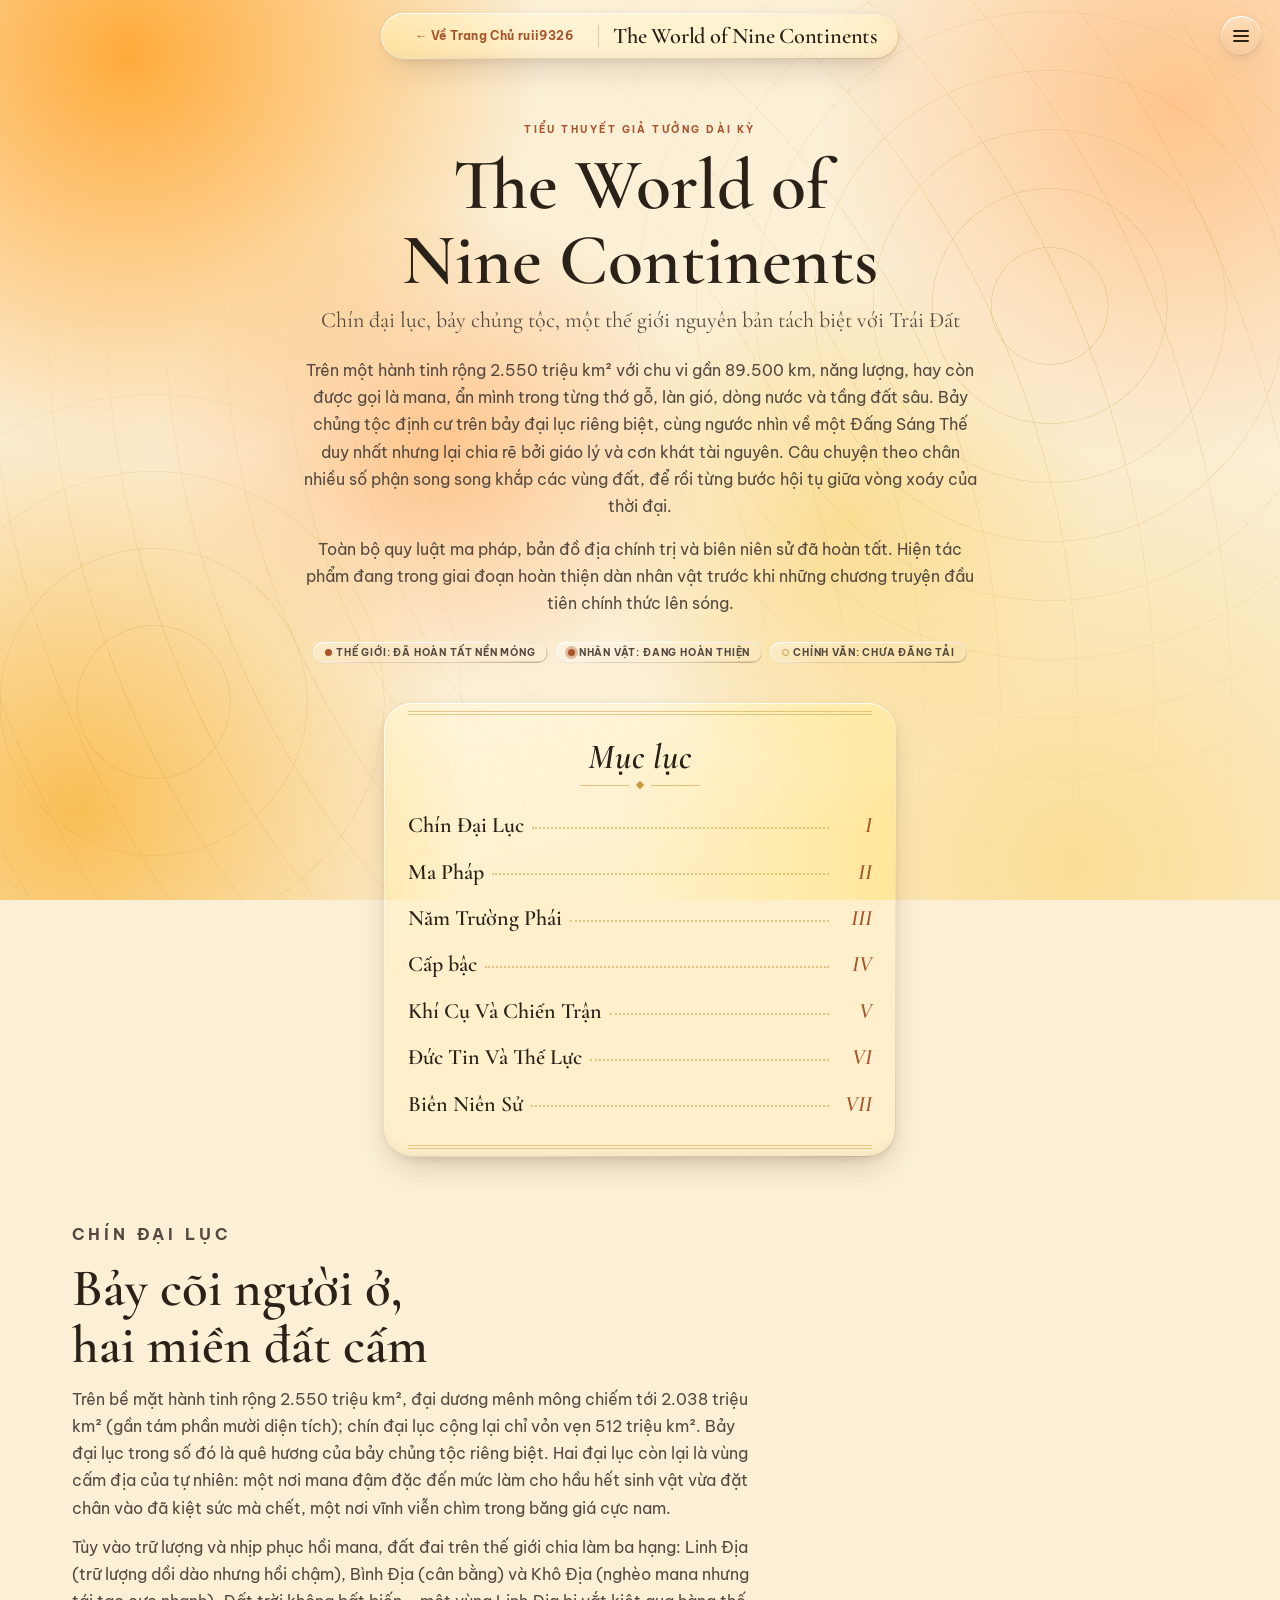
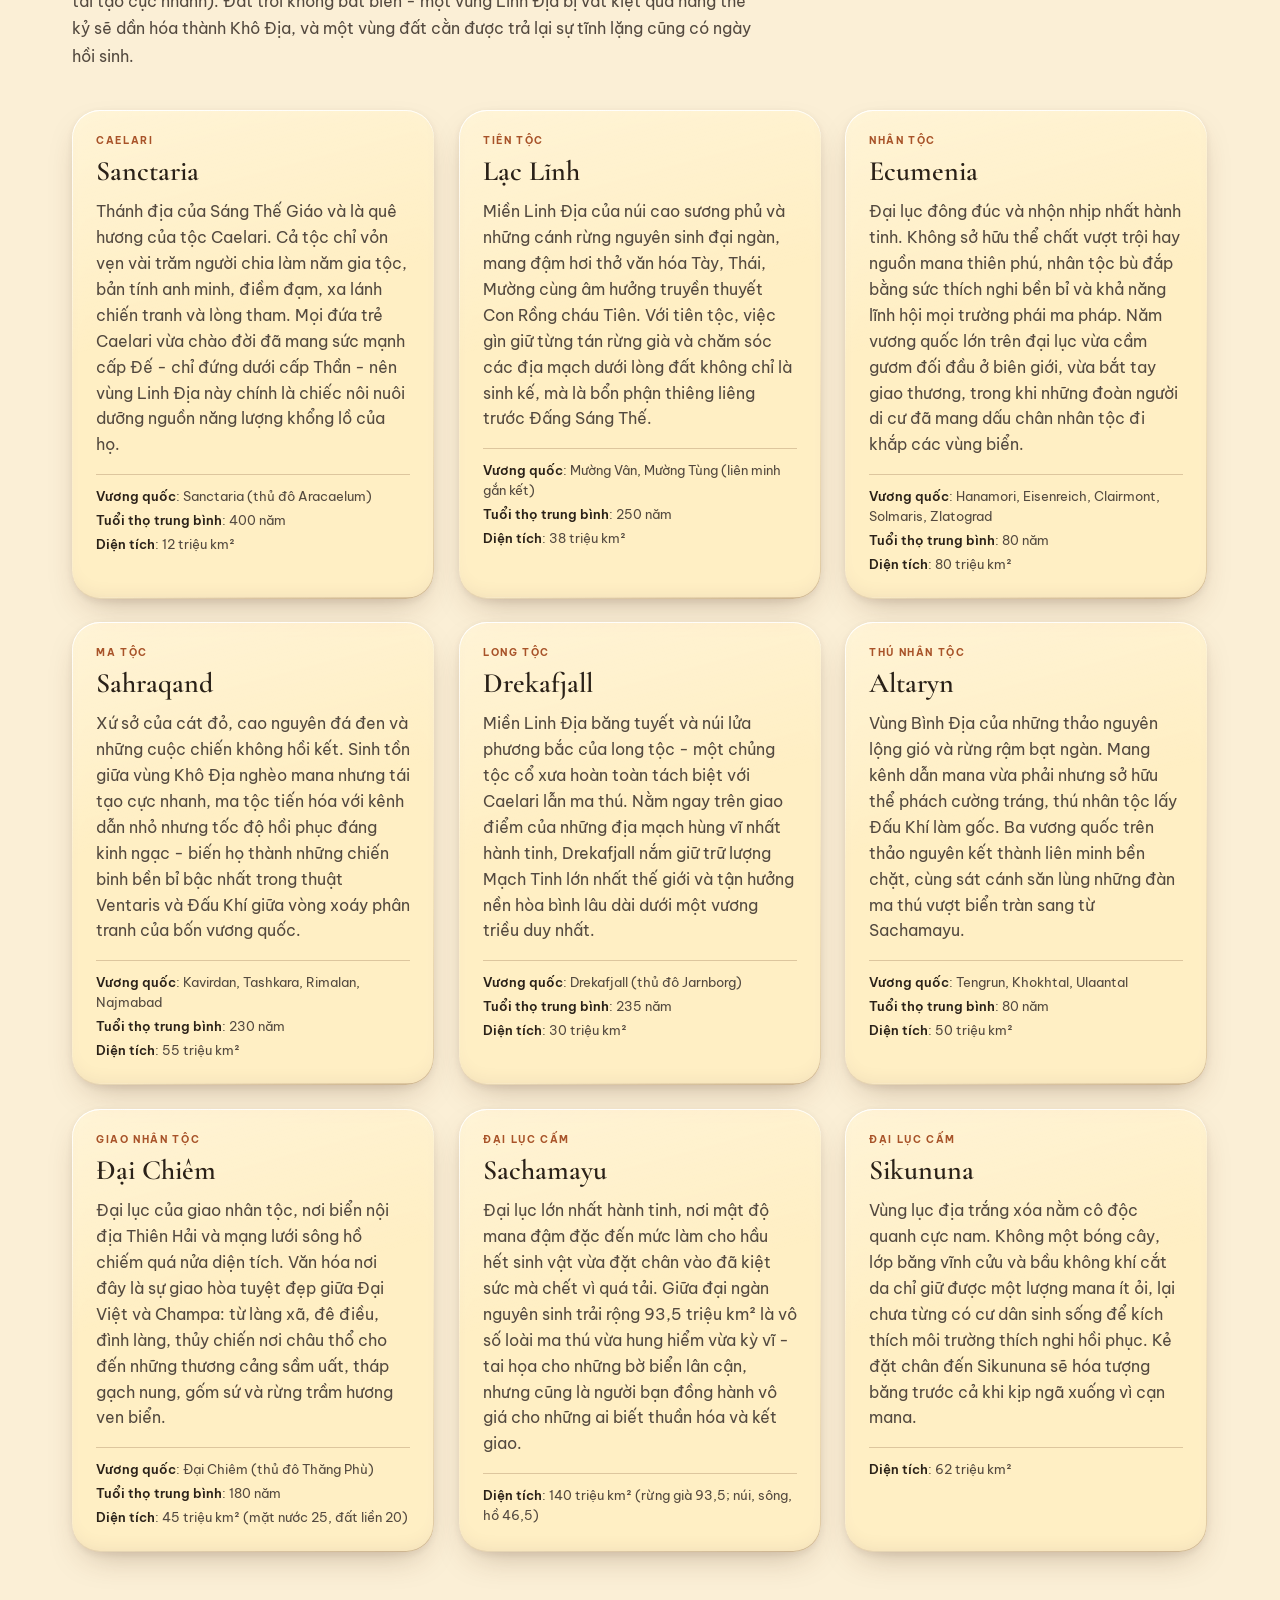
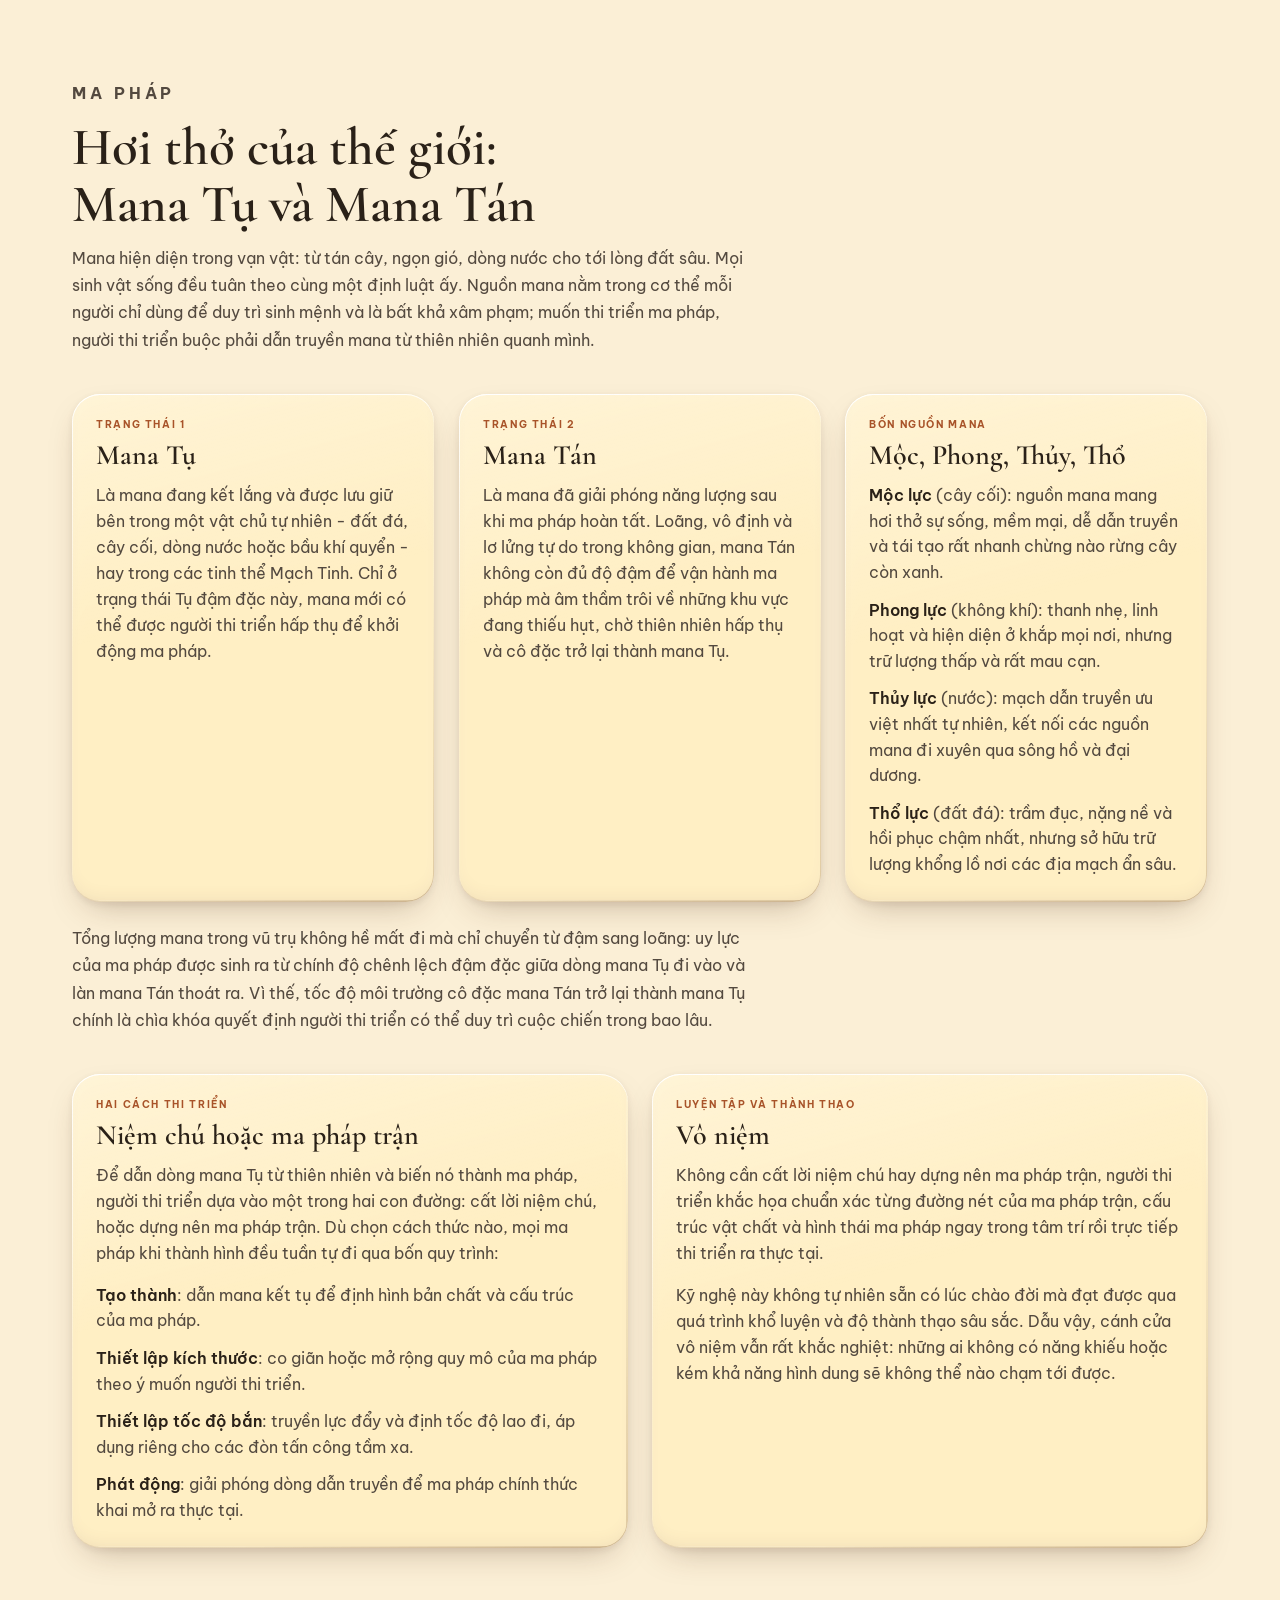
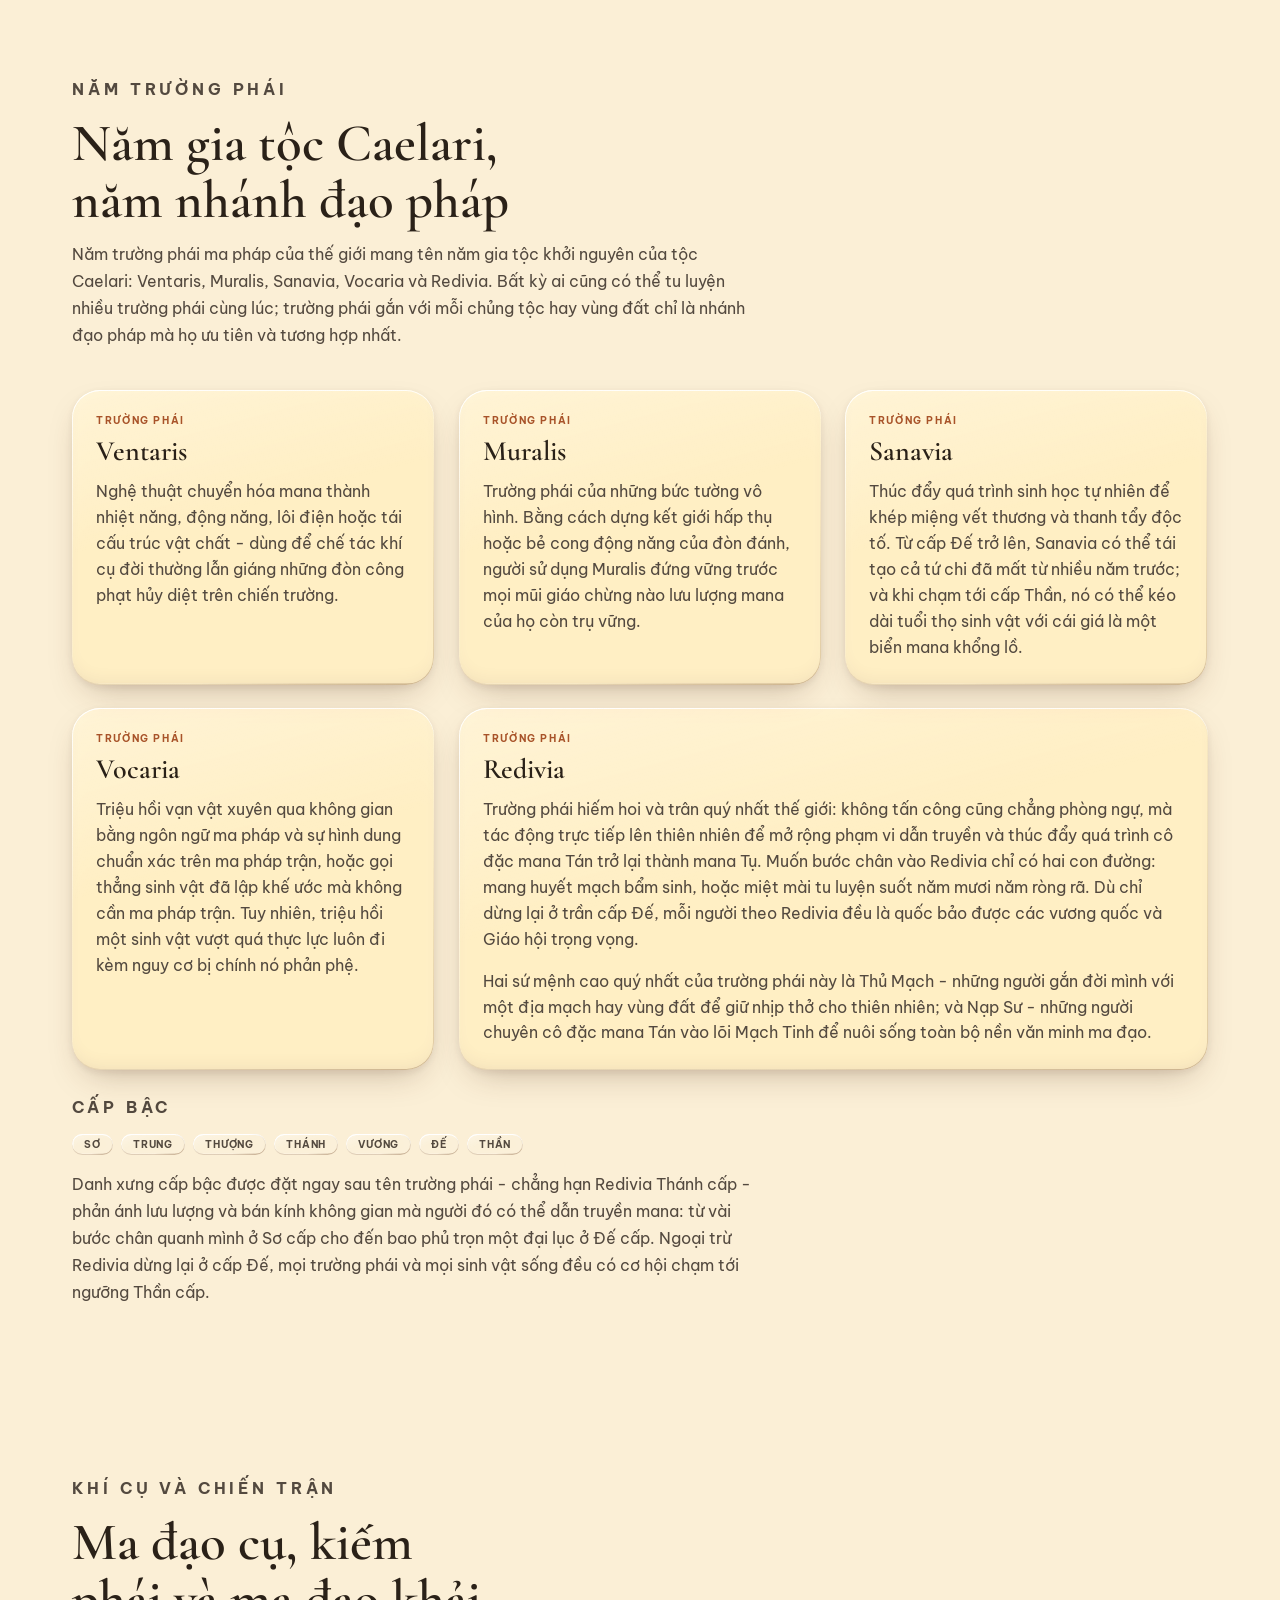
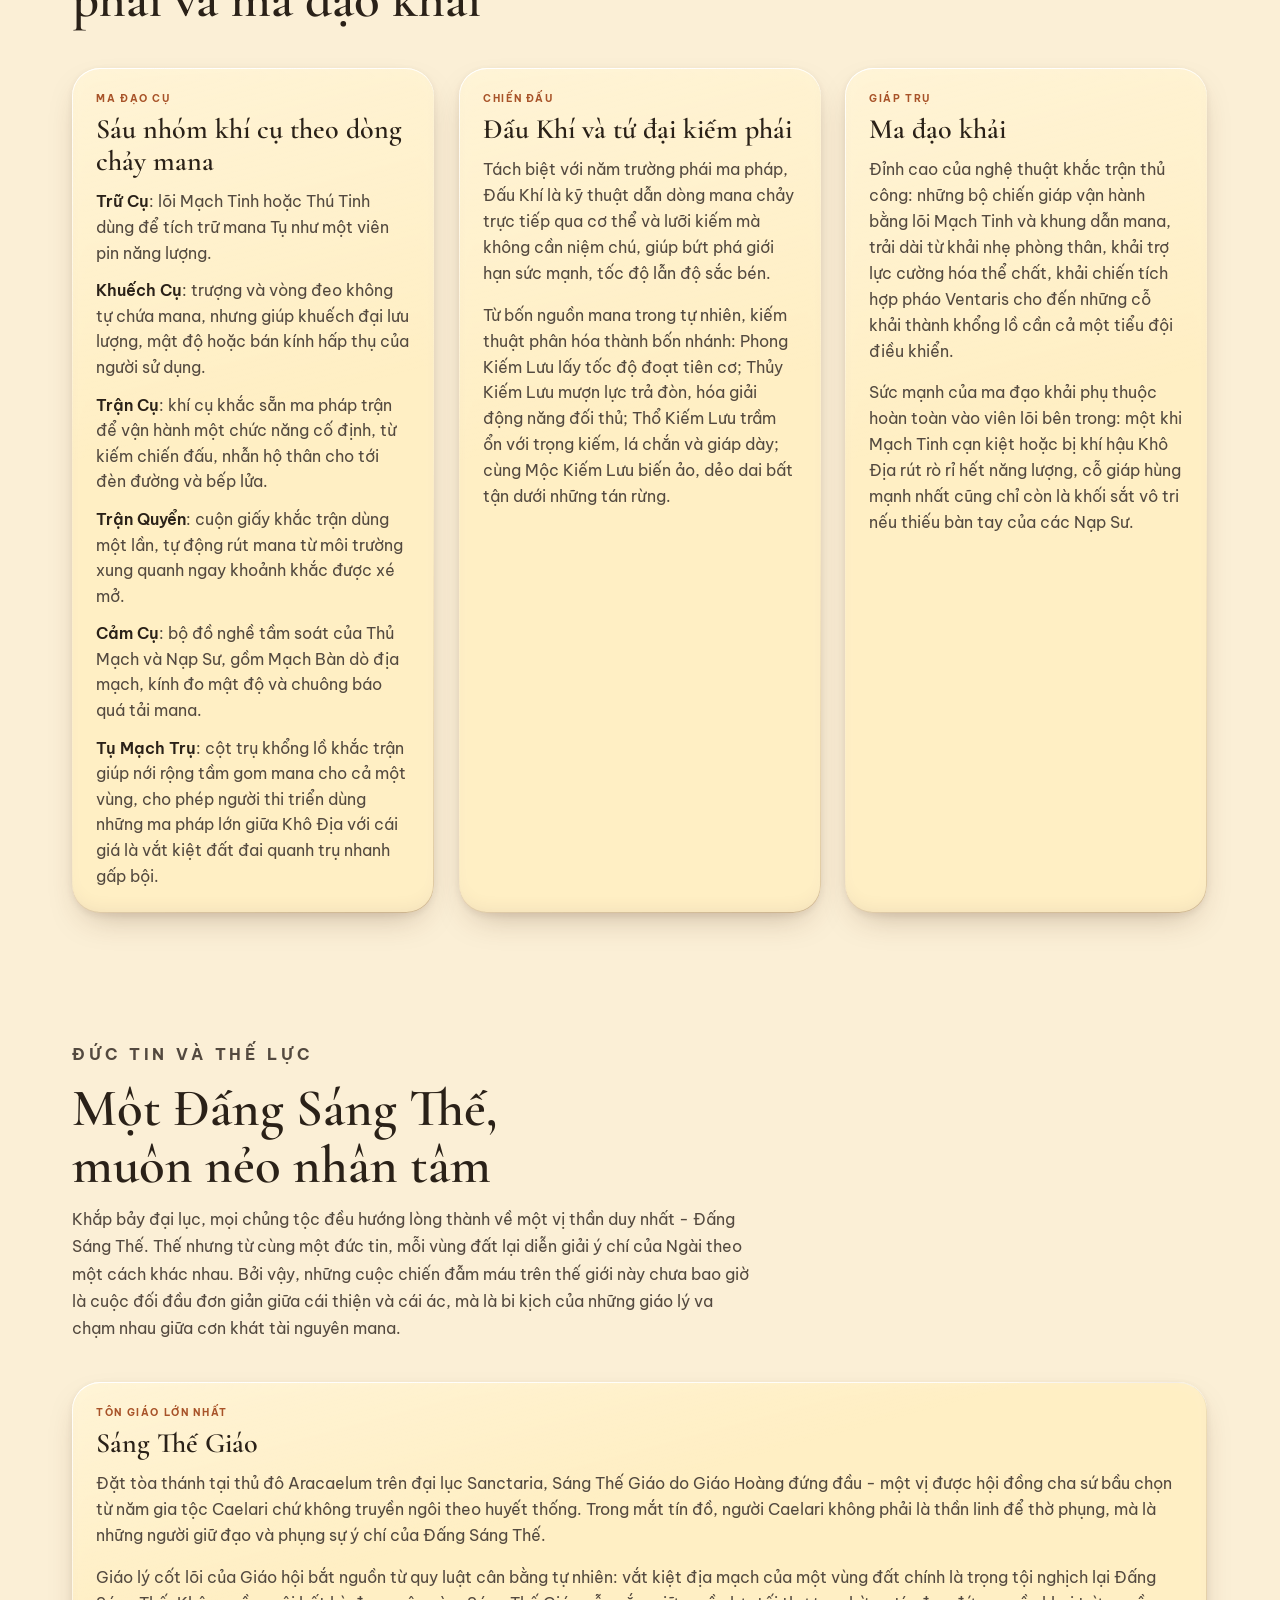
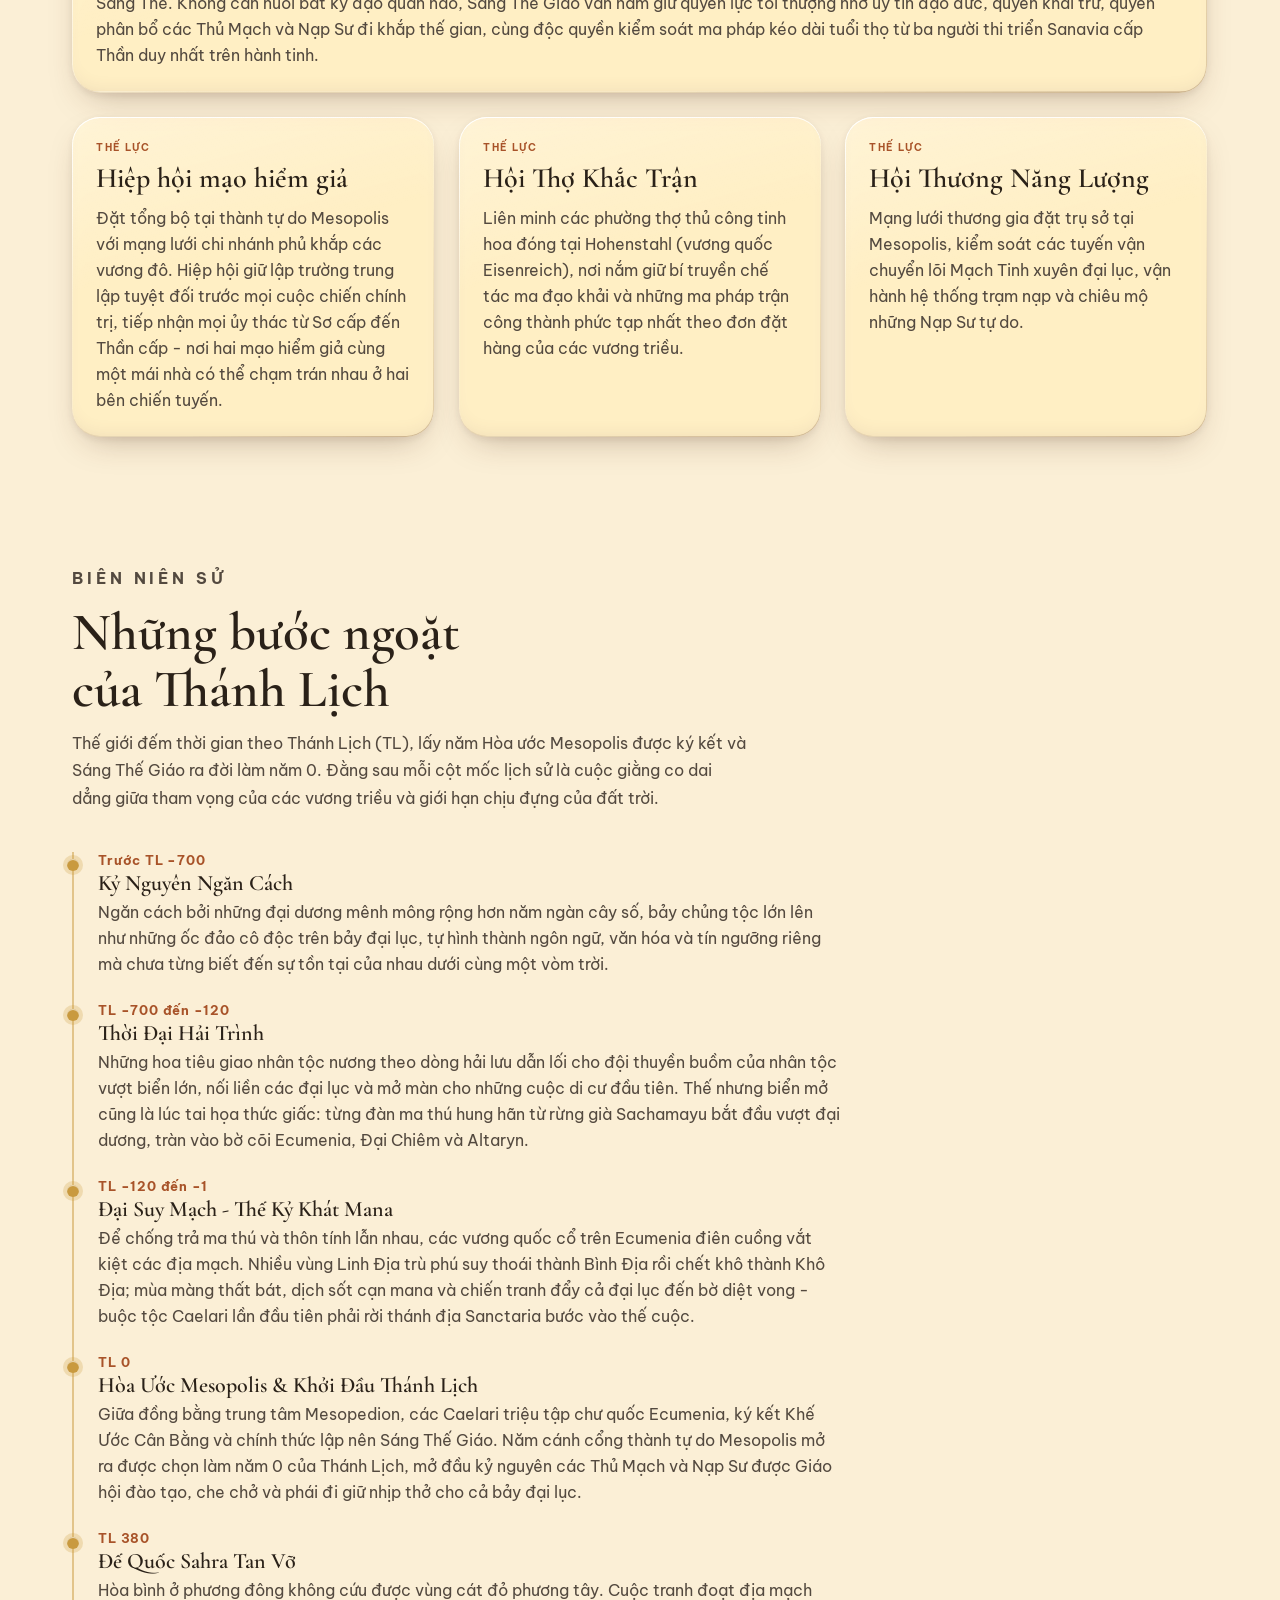
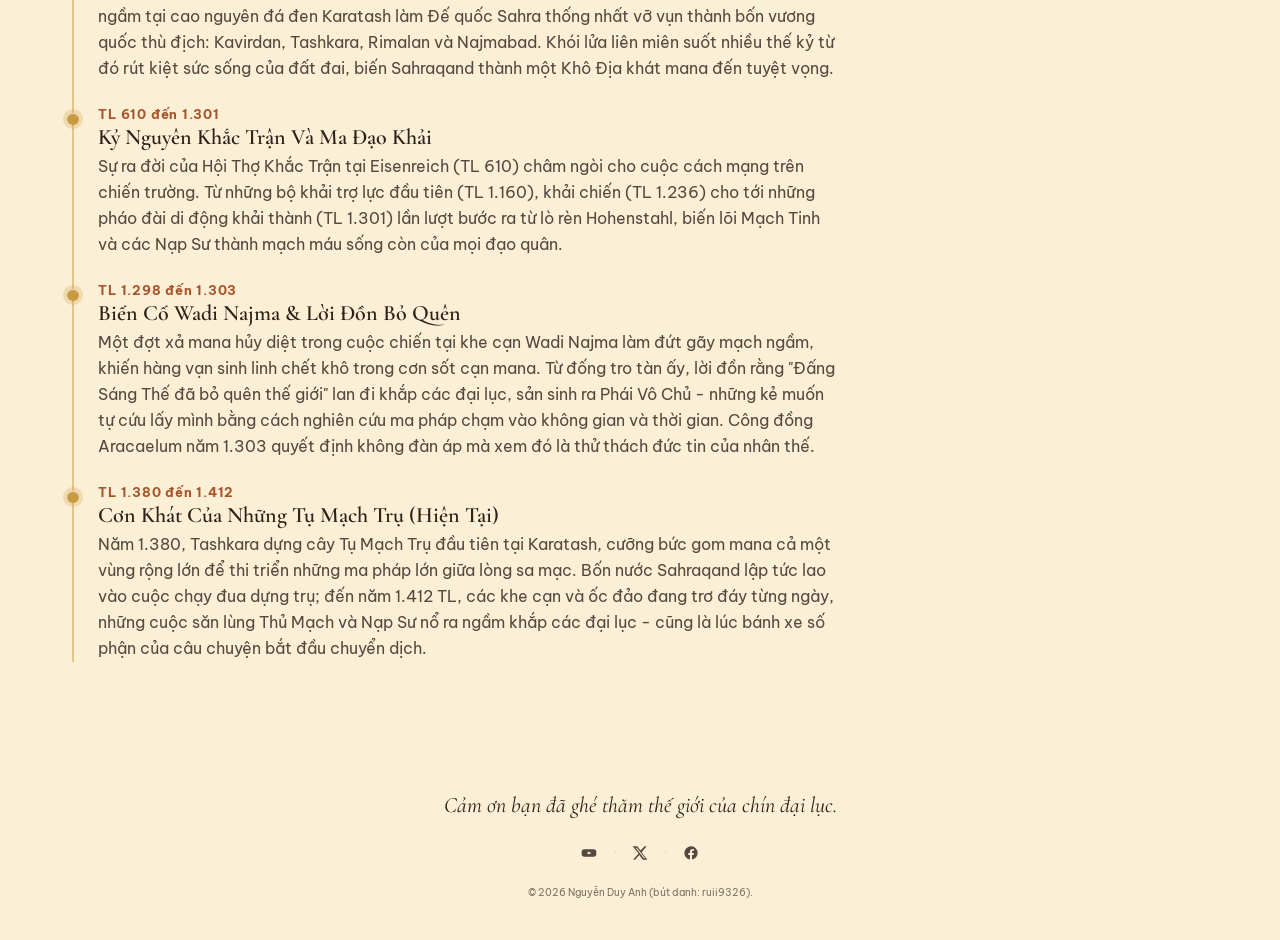
==== commit 3d20782c: "fixxxxxxxx" ====
--- a/theworldofninecontinents/index.html
+++ b/theworldofninecontinents/index.html
@@ -8,9 +8,14 @@
     var theme = saved === 'dark' || saved === 'light'
       ? saved
       : (window.matchMedia && window.matchMedia('(prefers-color-scheme: dark)').matches ? 'dark' : 'light');
-    document.documentElement.setAttribute('data-theme', theme); document.documentElement.setAttribute('data-glass-mode', localStorage.getItem('ruii9326-glass') === 'classic' ? 'classic' : 'liquid');
-  } catch (e) {}
-  if (/Chrome\/\d+/.test(navigator.userAgent)) document.documentElement.classList.add('lg-can');
+    var canLiquid = /Chrome\/\d+/.test(navigator.userAgent) && !(window.matchMedia && window.matchMedia('(prefers-reduced-transparency: reduce)').matches);
+    if (canLiquid) document.documentElement.classList.add('lg-can');
+    var glass = canLiquid ? (localStorage.getItem('ruii9326-glass') === 'classic' ? 'classic' : 'liquid') : 'classic';
+    document.documentElement.setAttribute('data-theme', theme);
+    document.documentElement.setAttribute('data-glass-mode', glass);
+  } catch (e) {
+    document.documentElement.setAttribute('data-glass-mode', 'classic');
+  }
 })();
 </script>
 <meta charset="UTF-8">
@@ -275,8 +280,8 @@
           </button>
         </div>
       </div>
-<div class="settings-divider" role="separator"></div>
-<div class="settings-group">
+<div class="settings-divider glass-opt" role="separator"></div>
+<div class="settings-group glass-opt">
 <p class="settings-group-label" data-i18n data-vi="Hiệu ứng kính" data-en="Glass effect">Hiệu ứng kính</p>
 <div class="glass-switcher" id="glassSwitcher" role="group" aria-label="Hiệu ứng kính" data-aria-vi="Hiệu ứng kính" data-aria-en="Glass effect">
 <span class="lg-thumb" aria-hidden="true"></span>
--- a/tokens.css
+++ b/tokens.css
@@ -175,6 +175,38 @@
   --rim-o: 0.85;
 }
 
+/* ---- chế độ Cổ điển (nền kính satin tinh thể sáng trong, sắc nét, tối ưu) ---- */
+html[data-glass-mode="classic"] {
+  --glass-fill:        oklch(99.2% 0.008 85 / 0.56);
+  --glass-fill-strong: oklch(99.2% 0.008 85 / 0.72);
+  --glass-fill-lite:   oklch(99.5% 0.006 85 / 0.44);
+  --glass-fill-hover:  oklch(99.5% 0.008 85 / 0.72);
+  --glass-blur: 14px;
+  --glass-blur-sm: 12px;
+  --glass-sat: 1.5;
+  --glass-rim-hi:  oklch(100% 0 0 / 0.94);
+  --glass-rim-mid: oklch(88% 0.05 80 / 0.28);
+  --glass-rim-lo:  oklch(68% 0.08 70 / 0.32);
+  --glass-sheen:   oklch(100% 0 0 / 0.48);
+  --glass-shadow:  0 10px 28px -10px oklch(32% 0.05 55 / 0.18), 0 2px 6px oklch(32% 0.05 55 / 0.06);
+  --glass-shadow-hover: 0 18px 38px -12px oklch(32% 0.06 50 / 0.24), 0 4px 12px oklch(32% 0.05 55 / 0.08);
+  --glass-inner:   inset 0 1px 0 oklch(100% 0 0 / 0.92), inset 0 -1px 0 oklch(65% 0.06 70 / 0.14), inset 0 0 0 1px oklch(100% 0 0 / 0.25);
+  --rim-o: 0.95;
+}
+html[data-glass-mode="classic"][data-theme="dark"] {
+  --glass-fill:        oklch(22% 0.022 68 / 0.62);
+  --glass-fill-strong: oklch(24% 0.024 68 / 0.76);
+  --glass-fill-lite:   oklch(26% 0.022 68 / 0.48);
+  --glass-fill-hover:  oklch(27% 0.026 68 / 0.74);
+  --glass-rim-hi:  oklch(92% 0.06 80 / 0.36);
+  --glass-rim-mid: oklch(80% 0.04 75 / 0.10);
+  --glass-rim-lo:  oklch(75% 0.05 70 / 0.18);
+  --glass-sheen:   oklch(95% 0.04 82 / 0.14);
+  --glass-shadow:  0 14px 32px -12px oklch(5% 0.01 60 / 0.55), 0 2px 8px oklch(5% 0.01 60 / 0.24);
+  --glass-shadow-hover: 0 22px 42px -12px oklch(5% 0.01 60 / 0.65), 0 4px 12px oklch(5% 0.01 60 / 0.30);
+  --glass-inner:   inset 0 1px 0 oklch(95% 0.05 82 / 0.22), inset 0 -1px 0 oklch(0% 0 0 / 0.35), inset 0 0 20px oklch(85% 0.06 80 / 0.04);
+}
+
 /* người dùng bật "giảm độ trong suốt": đổi sang nền đặc, bỏ blur */
 @media (prefers-reduced-transparency: reduce) {
   :root {
@@ -185,6 +217,19 @@
     --glass-blur: 0px; --glass-blur-sm: 0px; --glass-sat: 1;
   }
   html[data-theme="dark"] {
+    --glass-fill:        oklch(21% 0.02 64 / 0.97);
+    --glass-fill-strong: oklch(22% 0.02 64 / 0.99);
+    --glass-fill-lite:   oklch(25% 0.02 64 / 0.9);
+    --glass-fill-hover:  oklch(27% 0.022 64 / 1);
+  }
+  html[data-glass-mode="classic"] {
+    --glass-fill:        oklch(97% 0.014 85 / 0.96);
+    --glass-fill-strong: oklch(97% 0.014 85 / 0.98);
+    --glass-fill-lite:   oklch(95% 0.016 84 / 0.9);
+    --glass-fill-hover:  oklch(98% 0.012 85 / 1);
+    --glass-blur: 0px; --glass-blur-sm: 0px; --glass-sat: 1;
+  }
+  html[data-glass-mode="classic"][data-theme="dark"] {
     --glass-fill:        oklch(21% 0.02 64 / 0.97);
     --glass-fill-strong: oklch(22% 0.02 64 / 0.99);
     --glass-fill-lite:   oklch(25% 0.02 64 / 0.9);
--- a/style/site.css
+++ b/style/site.css
@@ -42,6 +42,8 @@
   inset: 0;
   z-index: -1;
   pointer-events: none;
+  will-change: transform;
+  transform: translateZ(0);
 }
 body::before {
   background:
@@ -71,14 +73,17 @@
   -webkit-backdrop-filter: blur(var(--glass-blur)) saturate(var(--glass-sat));
   backdrop-filter: blur(var(--glass-blur)) saturate(var(--glass-sat));
   box-shadow: var(--glass-shadow), var(--glass-inner);
-  transition: transform var(--dur-spring) var(--spring), box-shadow var(--dur-short) ease, background-color var(--dur-short) ease;
+  transition: transform var(--dur-spring) var(--spring), background-color var(--dur-short) ease;
+}
+:is(.now-card, .split-row, .toc-card, .about__text) {
+  contain: layout style;
 }
 :is(.haunt, .contact-row, .mini-pill, .about__quote) {
   position: relative;
   isolation: isolate;
   background-color: var(--glass-fill-lite);
   box-shadow: inset 0 1px 0 var(--glass-rim-hi), inset 0 -1px 0 var(--glass-rim-lo), inset 0 0 12px oklch(100% 0 0 / .08);
-  transition: transform var(--dur-spring) var(--spring), box-shadow var(--dur-short) ease, background-color var(--dur-short) ease;
+  transition: transform var(--dur-spring) var(--spring), background-color var(--dur-short) ease;
 }
 
 /* ánh bóng chéo bên trong kính */
@@ -372,6 +377,7 @@
   pointer-events: none;
   background: var(--lens-fill);
   box-shadow: var(--lens-shadow);
+  will-change: translate, width, scale;
   transition: translate .6s var(--spring-soft), width .6s var(--spring-soft), scale .5s var(--spring), opacity .22s ease;
 }
 .mast-lens.on { opacity: 1; }
@@ -409,6 +415,18 @@
   --lens-shadow: inset 0 1px 0 oklch(100% 0 0 / .38), inset 0 -1px 0 oklch(0% 0 0 / .3), inset 0 0 12px oklch(100% 0 0 / .08), 0 5px 14px -4px oklch(0% 0 0 / .5);
   --glass-track: oklch(0% 0 0 / .32);
   --glass-fill-nav: oklch(98% .012 85 / .10);
+}
+html[data-glass-mode="classic"] {
+  --glass-fill-nav: oklch(99.2% 0.008 85 / 0.68);
+  --lens-fill: oklch(100% 0 0 / 0.88);
+  --lens-shadow: inset 0 1px 0 #fff, inset 0 -1px 0 oklch(65% 0.06 70 / 0.12), 0 4px 12px -4px oklch(40% 0.06 55 / 0.18);
+  --glass-track: oklch(40% 0.04 60 / 0.11);
+}
+html[data-glass-mode="classic"][data-theme="dark"] {
+  --glass-fill-nav: oklch(21% 0.022 68 / 0.72);
+  --lens-fill: oklch(95% 0.04 82 / 0.16);
+  --lens-shadow: inset 0 1px 0 oklch(95% 0.05 82 / 0.34), inset 0 -1px 0 oklch(0% 0 0 / 0.35), 0 4px 12px -4px oklch(0% 0 0 / 0.45);
+  --glass-track: oklch(0% 0 0 / 0.36);
 }
 
 /* ============================================================
@@ -474,9 +492,9 @@
    ============================================================ */
 html:not(.lg-can) .glass-opt { display: none; }               /* Safari / Firefox: không có gì để chuyển */
 html.lg-can[data-glass-mode="liquid"][data-theme],
-html.lg-can[data-glass-mode="liquid"][data-theme] :is(.mast-pill, .settings-popover) {   /* Liquid: kính trong hơn, để mép khúc xạ lộ rõ */
-  --glass-blur: 0.1px;
-  --glass-blur-sm: 0.1px;
+html.lg-can[data-glass-mode="liquid"][data-theme] :is(.mast-pill, .settings-popover) {   /* Liquid: kính trong hơn, để mép khúc xạ lộ rõ; blur nhẹ thay AA_BLUR bằng GPU */
+  --glass-blur: 0.45px;
+  --glass-blur-sm: 0.35px;
 }
 /* hiệu ứng loang khi chuyển chế độ (chỉ chạy lúc đang chuyển, không đụng tới nơi khác) */
 html.lg-vt::view-transition-old(root), html.lg-vt::view-transition-new(root) { animation: none; mix-blend-mode: normal; }
